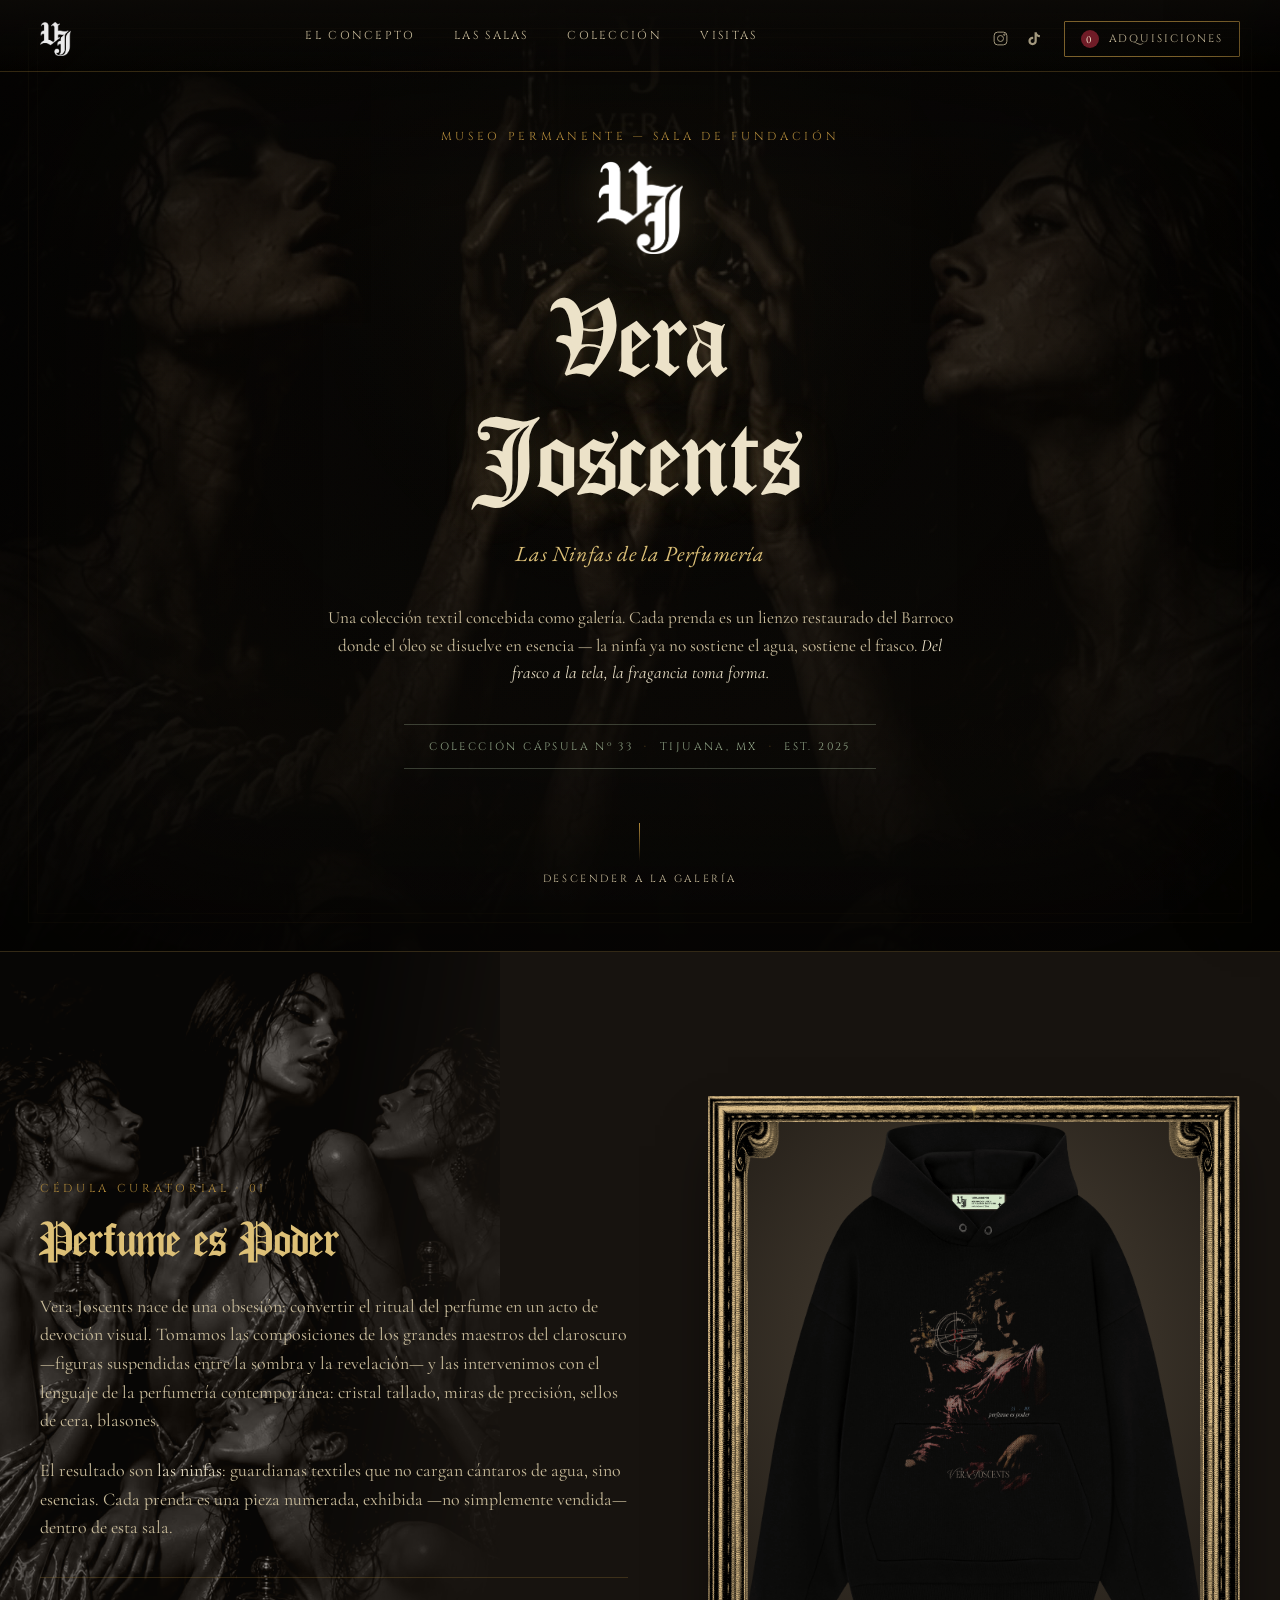
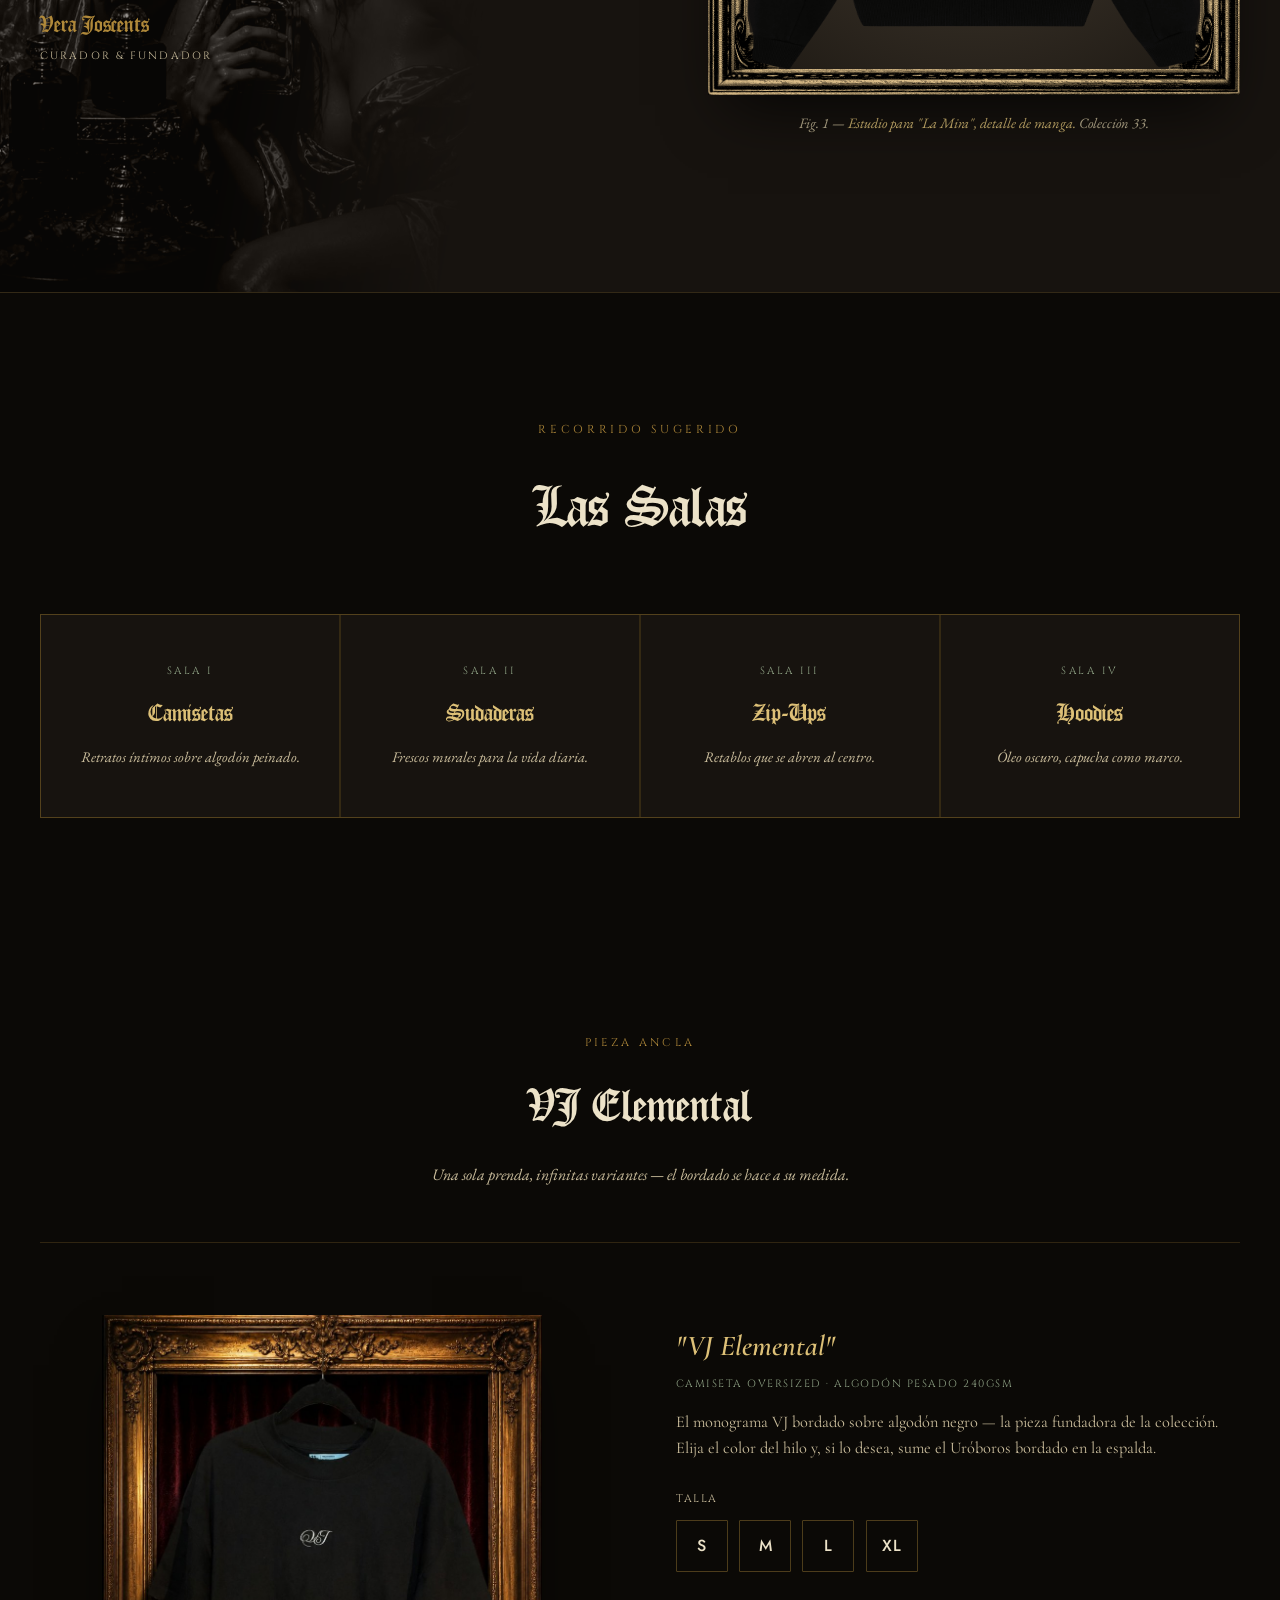
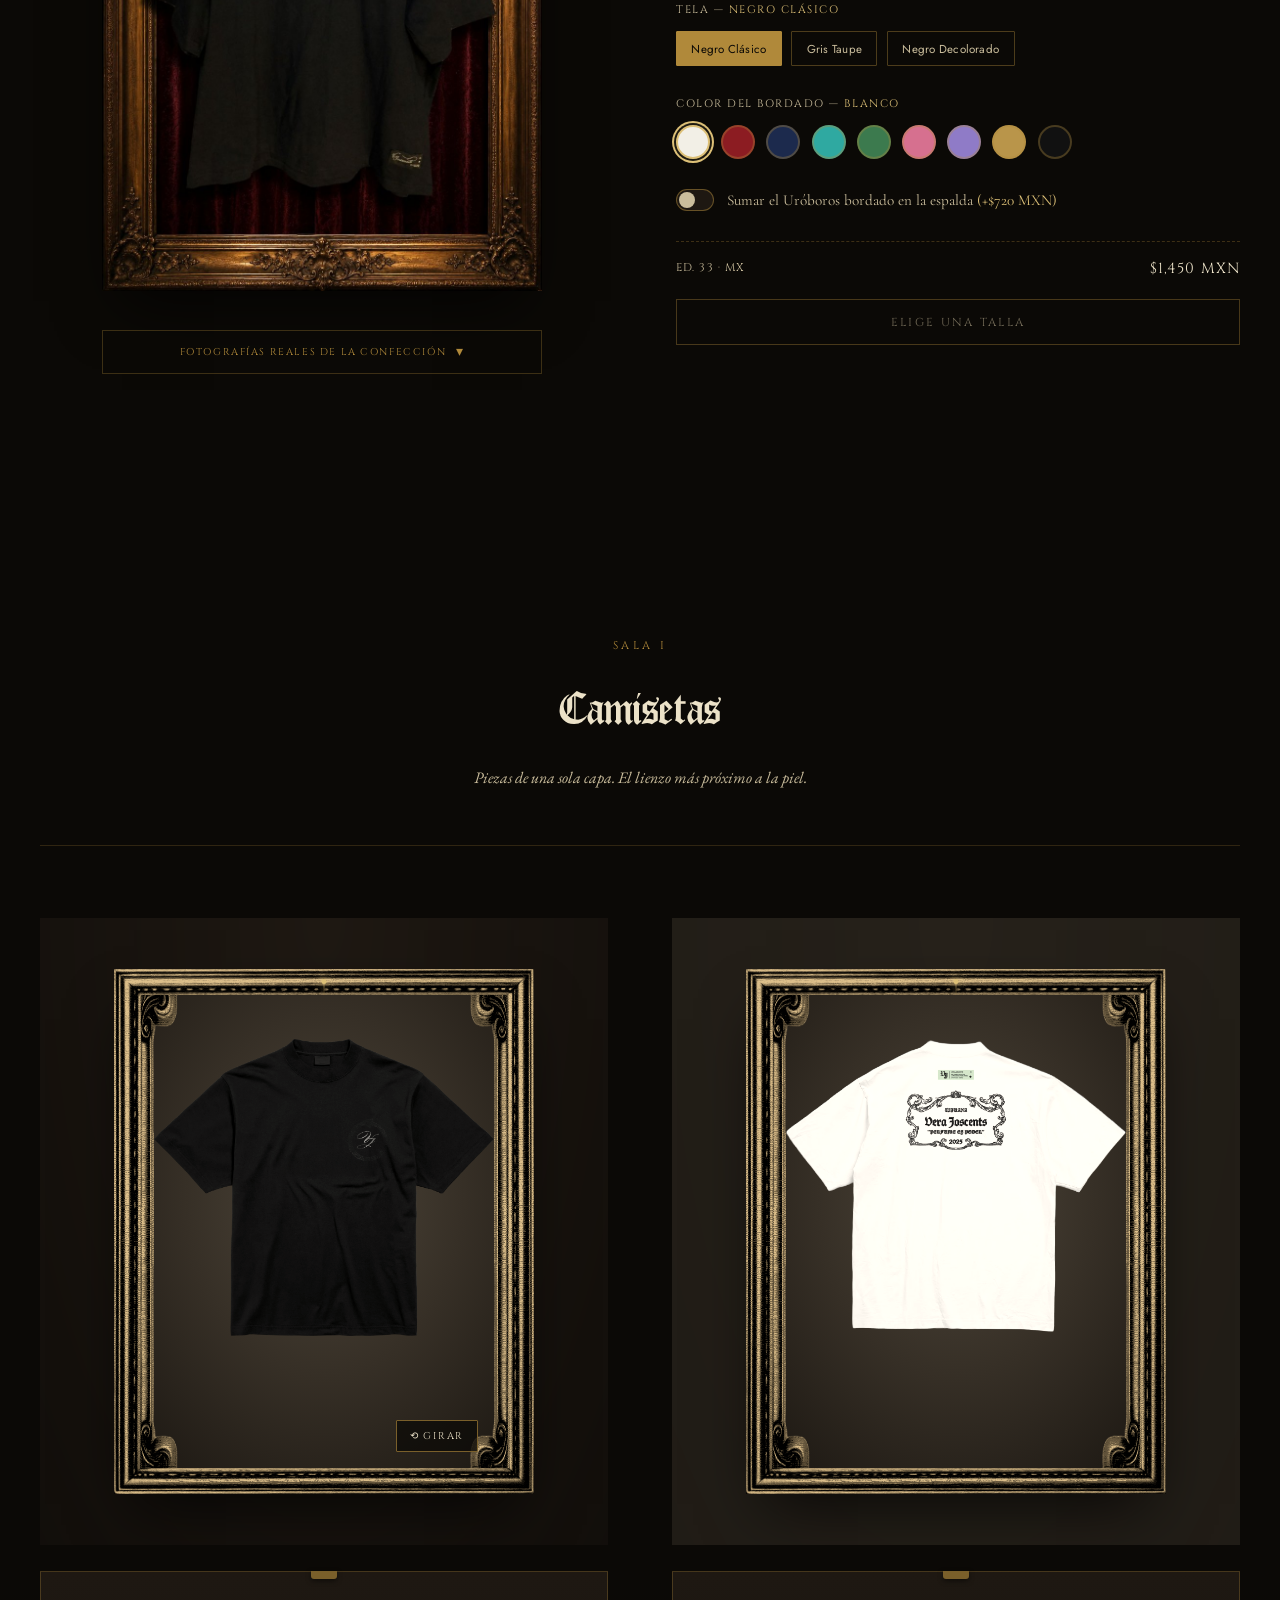
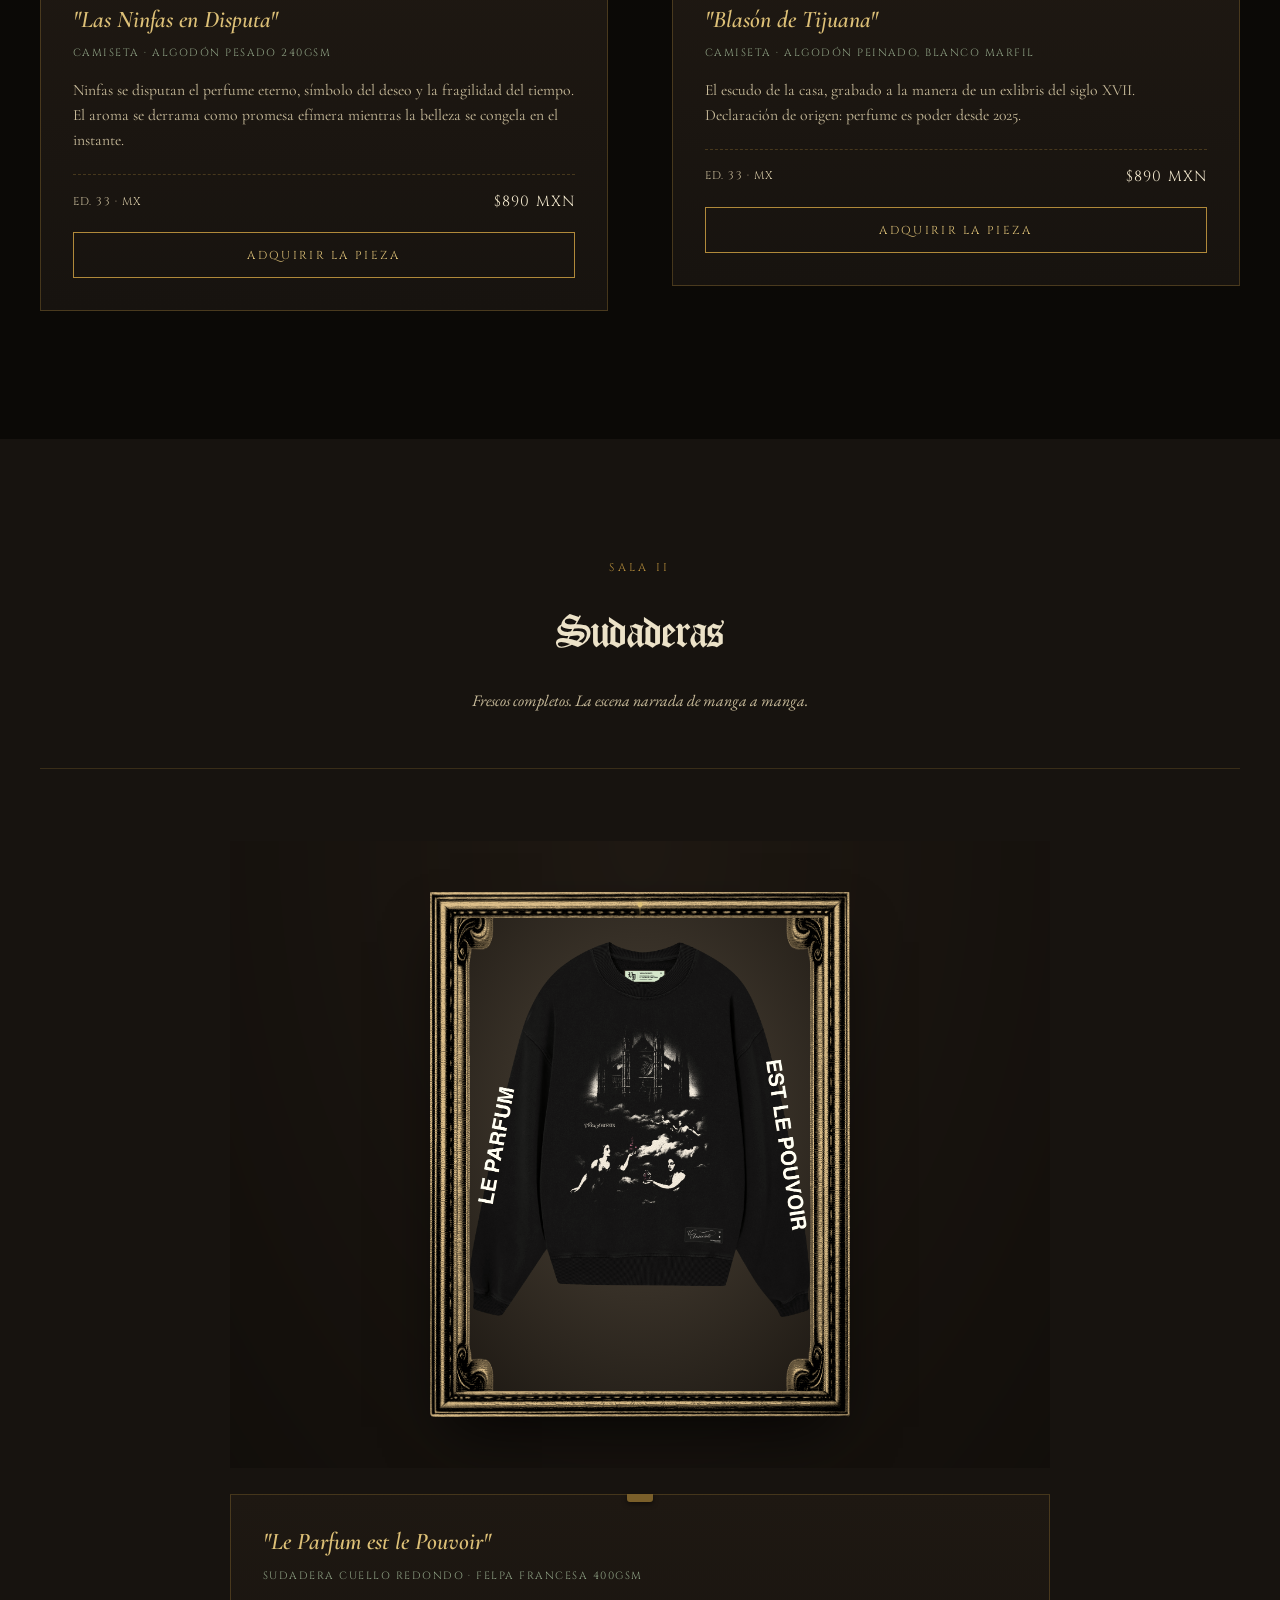
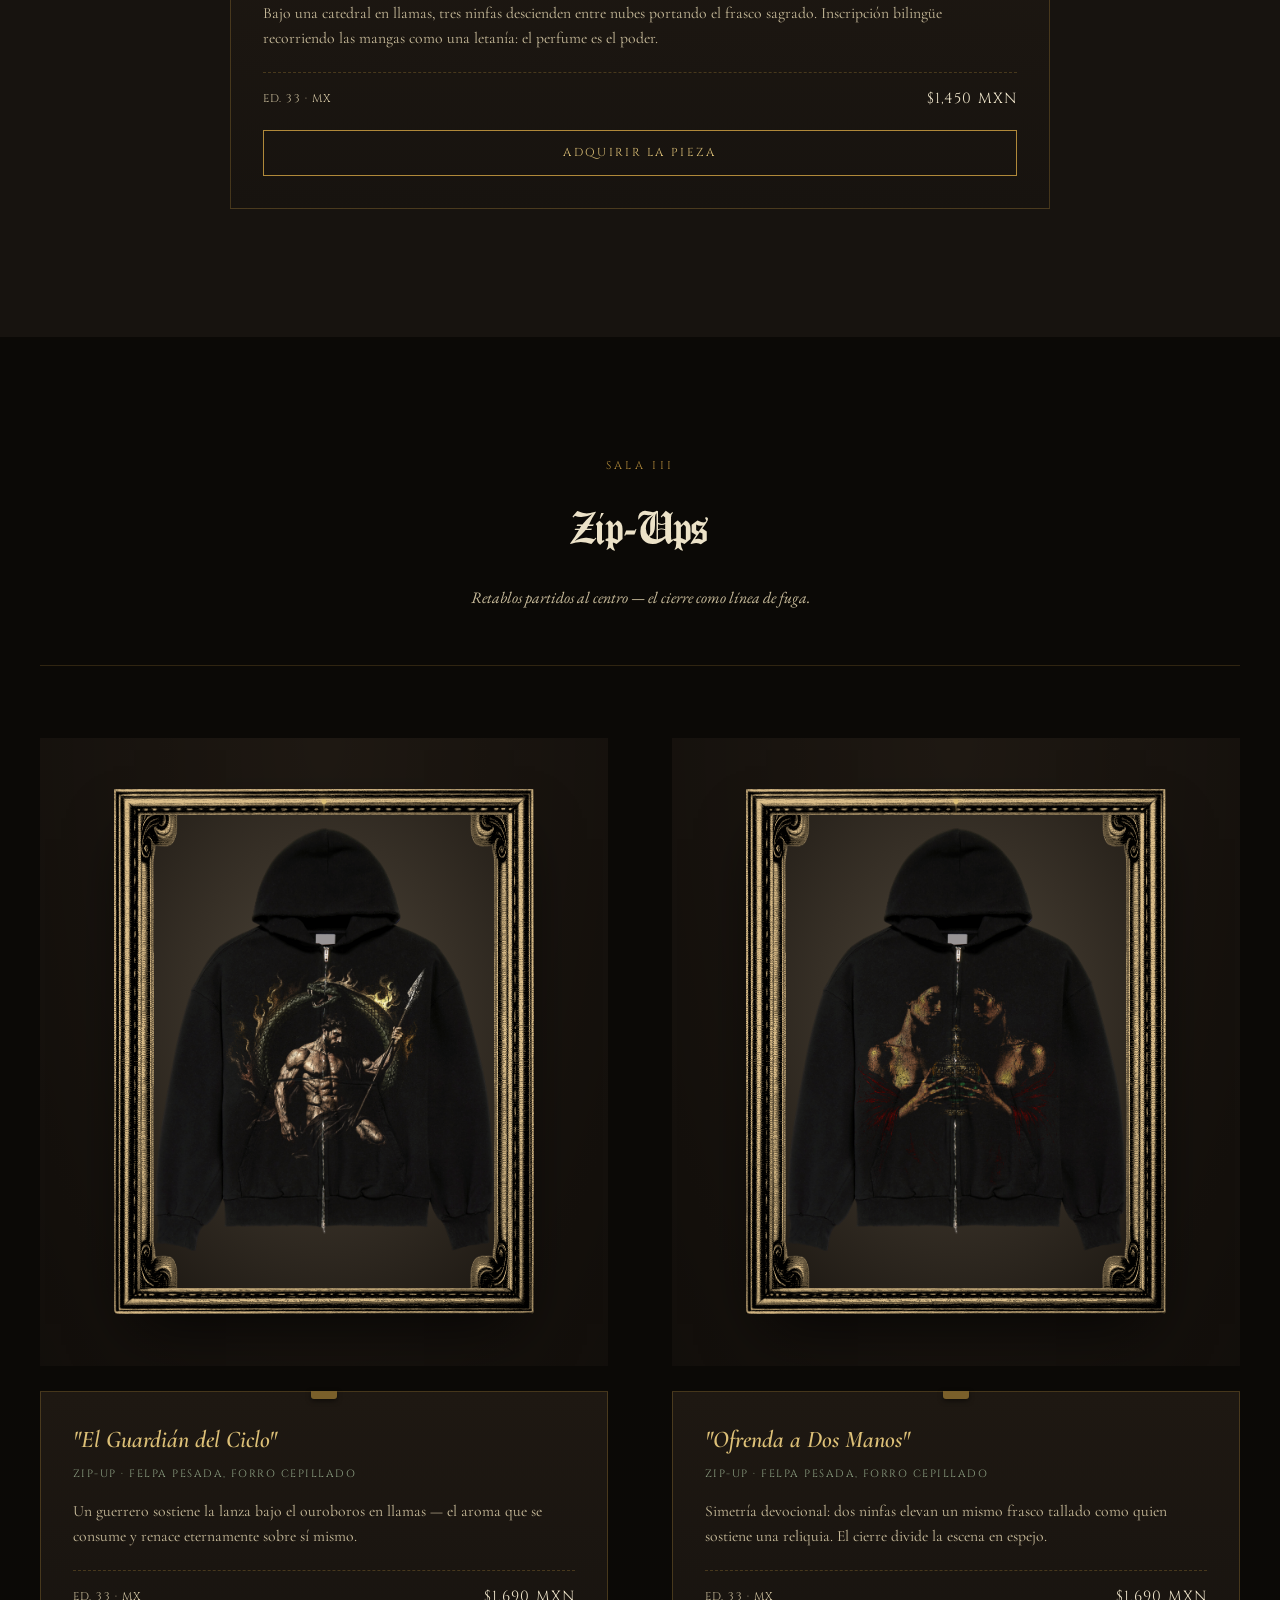
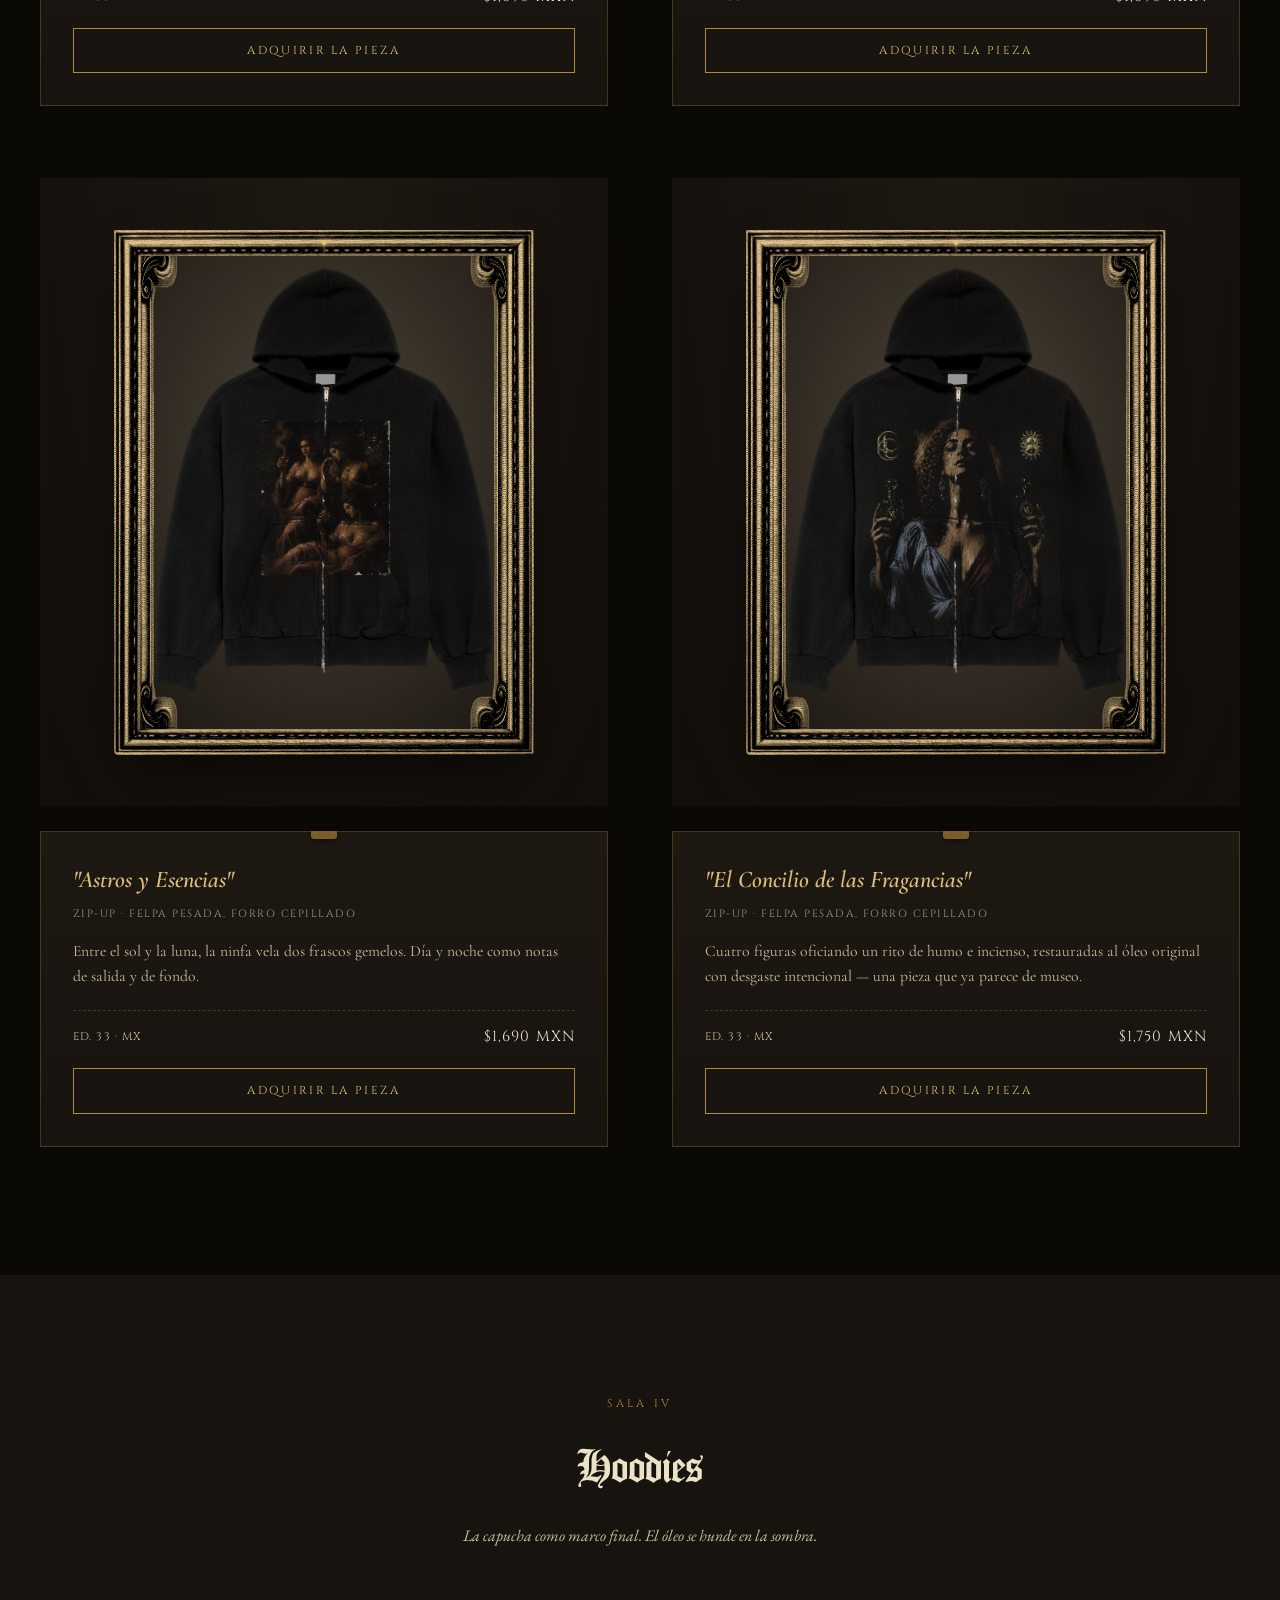
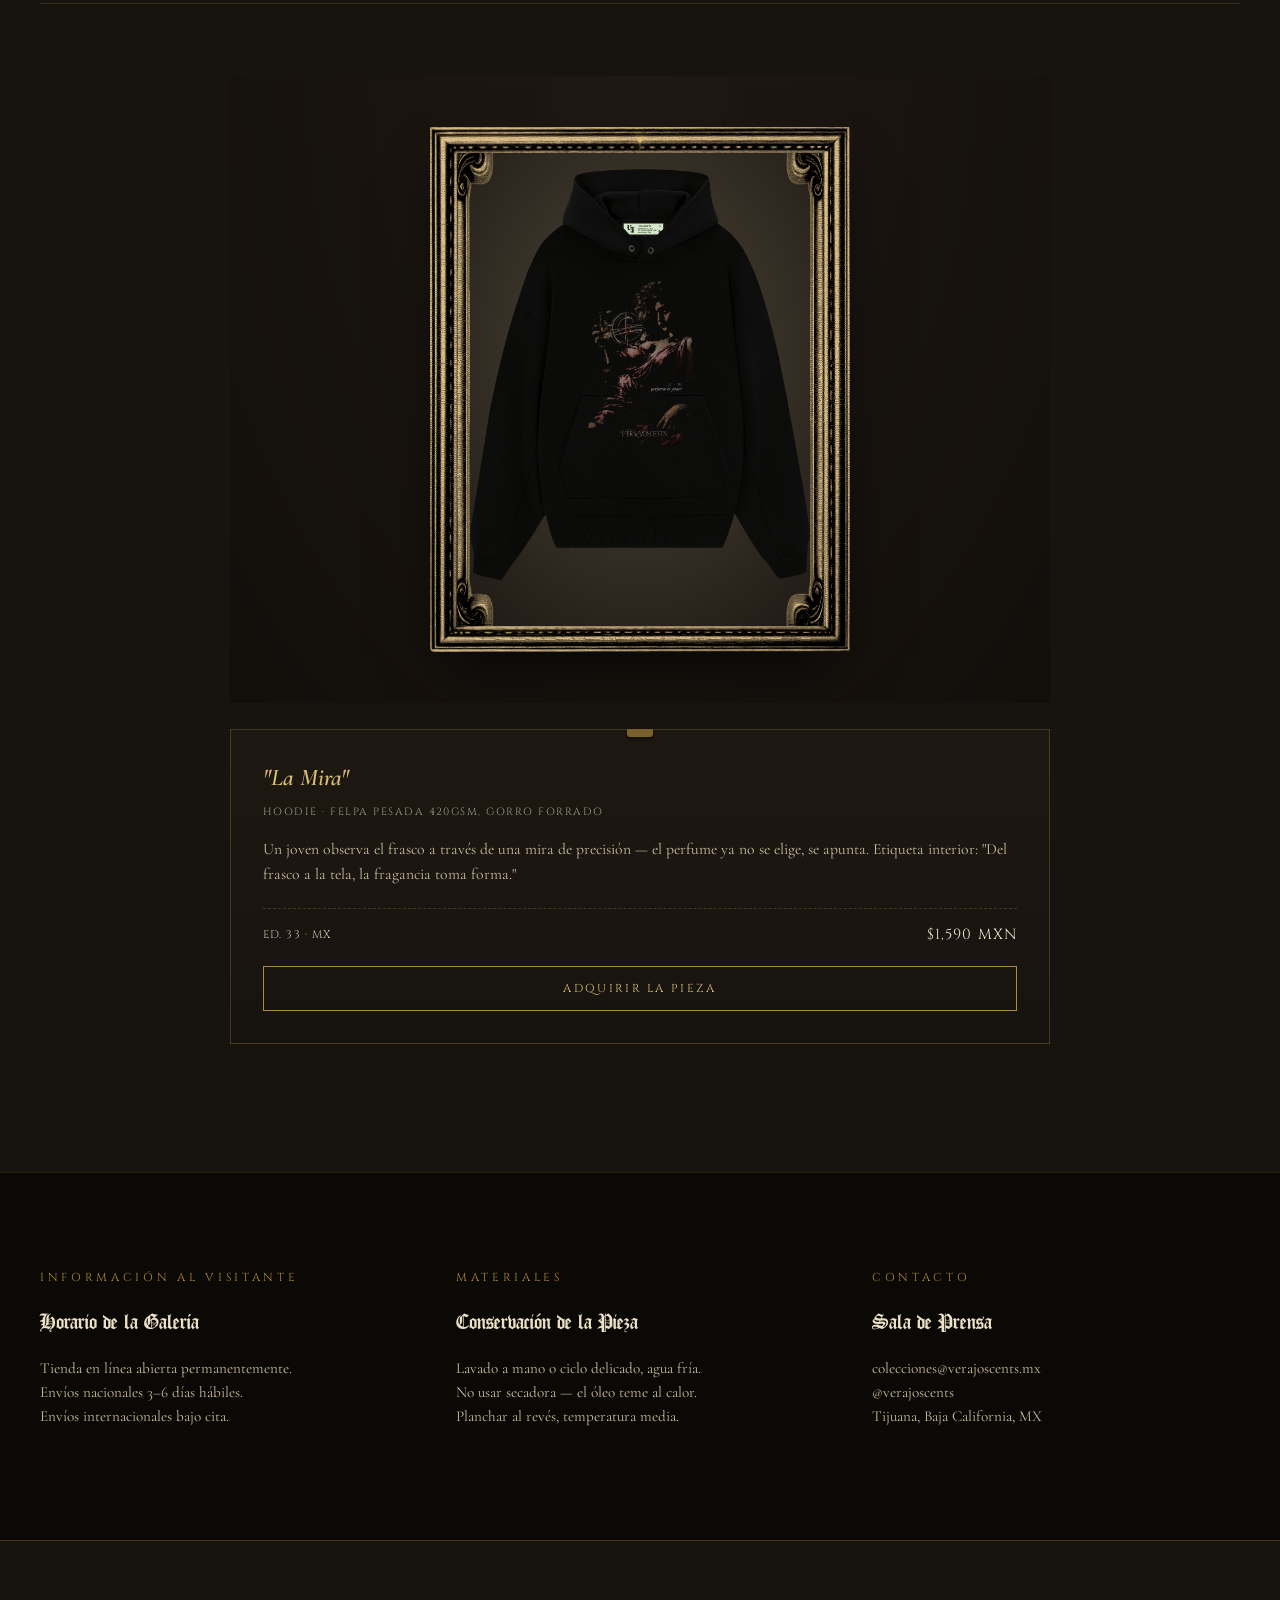
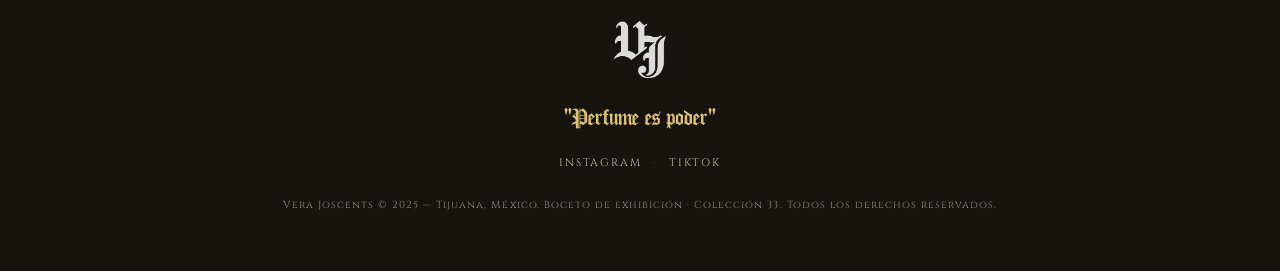
==== index.html @ 957fd721 "VJ Elemental" ====
<!DOCTYPE html>
<html lang="es">
<head>
<meta charset="UTF-8">
<meta name="viewport" content="width=device-width, initial-scale=1.0">
<title>VERA JOSCENTS — Museo de la Perfumería</title>
<link rel="preconnect" href="https://fonts.googleapis.com">
<link rel="preconnect" href="https://fonts.gstatic.com" crossorigin>
<link href="https://fonts.googleapis.com/css2?family=Jost:wght@400;500;600&family=Cinzel:wght@400;500;600&family=Cormorant+Garamond:ital,wght@0,400;0,500;0,600;1,400;1,500&family=EB+Garamond:ital@0;1&display=swap" rel="stylesheet">
<link rel="stylesheet" href="style.css">
</head>
<body>

<div class="grain-overlay"></div>
<div class="spotlight" id="spotlight"></div>

<!-- ================= NAV ================= -->
<header class="site-nav" id="siteNav">
  <div class="nav-inner">
    <a href="#rotonda" class="nav-mark">
      <img src="images/logob.png" alt="VJ" class="nav-mark-img">
    </a>
    <nav class="nav-links">
      <a href="#concepto">El Concepto</a>
      <a href="#salas">Las Salas</a>
      <a href="#sala-camisetas">Colección</a>
      <a href="#visitas">Visitas</a>
    </nav>
    <div class="nav-right">
      <div class="nav-social">
        <a href="https://www.instagram.com/verajoscents/" target="_blank" rel="noopener" aria-label="Instagram de Vera Joscents">
          <svg viewBox="0 0 24 24" width="17" height="17" fill="none" stroke="currentColor" stroke-width="1.4"><rect x="3" y="3" width="18" height="18" rx="5"/><circle cx="12" cy="12" r="4.2"/><circle cx="17.4" cy="6.6" r="1"/></svg>
        </a>
        <a href="https://www.tiktok.com/@verajoscentstj" target="_blank" rel="noopener" aria-label="TikTok de Vera Joscents">
          <svg viewBox="0 0 24 24" width="17" height="17" fill="currentColor"><path d="M16.6 3c.4 2.4 2 4 4.4 4.2v3.1c-1.5.1-2.9-.4-4.4-1.3v6.6c0 3.4-2.6 5.9-5.9 5.9S4.8 19 4.8 15.6c0-3.3 2.6-5.9 5.9-5.9.3 0 .6 0 .9.1v3.2c-.3-.1-.6-.2-.9-.2-1.5 0-2.7 1.2-2.7 2.8s1.2 2.8 2.7 2.8 2.8-1.2 2.8-2.8V3h3.1z"/></svg>
        </a>
      </div>
      <button class="nav-cart" aria-label="Adquisiciones">
        <span class="cart-count">0</span>
        <span class="cart-label">Adquisiciones</span>
      </button>
    </div>
  </div>
</header>

<!-- ================= ROTONDA / HERO ================= -->
<section class="rotonda" id="rotonda">
  <div class="rotonda-canvas" aria-hidden="true">
    <video autoplay muted loop playsinline poster="images/fondo-movil-poster.png">
      <source src="images/fondo-movil.mp4" type="video/mp4">
    </video>
  </div>
  <div class="rotonda-vignette"></div>
  <div class="rotonda-frame-lines"></div>

  <p class="eyebrow rotonda-eyebrow">Museo Permanente — Sala de Fundación</p>

  <div class="rotonda-emblem">
    <img src="images/logob.png" alt="Emblema Vera Joscents" class="rotonda-ouroboros">
  </div>

  <h1 class="rotonda-title">
    <span>Vera</span>
    <span>Joscents</span>
  </h1>

  <p class="rotonda-sub">Las Ninfas de la Perfumería</p>

  <p class="rotonda-desc">
    Una colección textil concebida como galería. Cada prenda es un lienzo restaurado del Barroco
    donde el óleo se disuelve en esencia — la ninfa ya no sostiene el agua, sostiene el frasco.
    <em>Del frasco a la tela, la fragancia toma forma.</em>
  </p>

  <div class="rotonda-plaque">
    <span>Colección Cápsula Nº 33</span>
    <span class="dot">·</span>
    <span>Tijuana, MX</span>
    <span class="dot">·</span>
    <span>Est. 2025</span>
  </div>

  <a href="#concepto" class="rotonda-scroll" aria-label="Descender a la galería">
    <span class="scroll-line"></span>
    <span>Descender a la Galería</span>
  </a>
</section>

<!-- ================= EL CONCEPTO ================= -->
<section class="concepto" id="concepto">
  <img src="images/ninfasmojadas.png" class="concepto-nymph" alt="" aria-hidden="true">
  <div class="concepto-inner">
    <div class="concepto-text">
      <p class="eyebrow">Cédula curatorial · 01</p>
      <h2 class="concepto-title">Perfume es Poder</h2>
      <p class="concepto-body">
        Vera Joscents nace de una obsesión: convertir el ritual del perfume en un acto de devoción
        visual. Tomamos las composiciones de los grandes maestros del claroscuro —figuras suspendidas
        entre la sombra y la revelación— y las intervenimos con el lenguaje de la perfumería
        contemporánea: cristal tallado, miras de precisión, sellos de cera, blasones.
      </p>
      <p class="concepto-body">
        El resultado son <strong>las ninfas</strong>: guardianas textiles que no cargan cántaros de agua,
        sino esencias. Cada prenda es una pieza numerada, exhibida —no simplemente vendida— dentro
        de esta sala.
      </p>
      <div class="concepto-signature">
        <span class="sig-line">Vera Joscents</span>
        <span class="sig-role">Curador &amp; Fundador</span>
      </div>
    </div>

    <div class="concepto-frame">
      <div class="frame-ornate">
        <img src="images/hoodienegra.png" alt="Detalle — Hoodie Vera Joscents, San Sebastián con la mira" class="frame-img">
        <div class="corner corner-tl"></div>
        <div class="corner corner-tr"></div>
        <div class="corner corner-bl"></div>
        <div class="corner corner-br"></div>
      </div>
      <p class="frame-caption">Fig. 1 — <em>Estudio para "La Mira", detalle de manga.</em> Colección 33.</p>
    </div>
  </div>
</section>

<!-- ================= INDICE DE SALAS ================= -->
<section class="salas-index" id="salas">
  <p class="eyebrow center">Recorrido sugerido</p>
  <h2 class="salas-title">Las Salas</h2>
  <div class="salas-grid">
    <a href="#sala-camisetas" class="sala-card">
      <span class="sala-num">Sala I</span>
      <span class="sala-name">Camisetas</span>
      <span class="sala-desc">Retratos íntimos sobre algodón peinado.</span>
    </a>
    <a href="#sala-sudaderas" class="sala-card">
      <span class="sala-num">Sala II</span>
      <span class="sala-name">Sudaderas</span>
      <span class="sala-desc">Frescos murales para la vida diaria.</span>
    </a>
    <a href="#sala-zip" class="sala-card">
      <span class="sala-num">Sala III</span>
      <span class="sala-name">Zip-Ups</span>
      <span class="sala-desc">Retablos que se abren al centro.</span>
    </a>
    <a href="#sala-hoodies" class="sala-card">
      <span class="sala-num">Sala IV</span>
      <span class="sala-name">Hoodies</span>
      <span class="sala-desc">Óleo oscuro, capucha como marco.</span>
    </a>
  </div>
</section>

<!-- ================= PIEZA ANCLA — CONFIGURADOR ================= -->
<section class="sala configurador" id="configurador">
  <div class="sala-header">
    <span class="sala-header-num">Pieza Ancla</span>
    <h2 class="sala-header-title">VJ Elemental</h2>
    <p class="sala-header-desc">Una sola prenda, infinitas variantes — el bordado se hace a su medida.</p>
  </div>

  <div class="config-layout">

    <div class="config-visual">
      <div class="config-frame-plain" id="configFrame">
        <img id="configMainImg" src="images/config-blanco.jpg" alt="Playera VJ, bordado color blanco" class="config-main-img">
      </div>

      <div class="config-gallery">
        <button class="config-gallery-toggle" id="configGalleryToggle" type="button" aria-expanded="false">
          <span>Fotografías reales de la confección</span>
          <span class="config-gallery-arrow">▾</span>
        </button>
        <div class="config-gallery-body" id="configGalleryBody">
        <div class="config-gallery-row" id="configGalleryRow">
          <img src="images/config-real-1.jpg" alt="Playera VJ, fotografía real de la tela y el corte" data-fabric="Negro Clásico">
          <img src="images/config-real-2.jpg" alt="Detalle real del bordado y el cuello" data-fabric="Negro Clásico">
          <img src="images/config-real-3.jpg" alt="Etiqueta interior numerada de la colección" data-fabric="Negro Clásico">
          <img src="images/config-real-4.jpg" alt="Detalle de cerca del bordado Uróboros" data-fabric="Negro Clásico">
          <img src="images/config-tela-taupe.jpg" alt="Fotografía real, tela Gris Taupe" data-fabric="Gris Taupe">
          <img src="images/config-tela-taupe-uroboros.jpg" alt="Fotografía real, tela Gris Taupe con Uróboros" data-fabric="Gris Taupe">
          <img src="images/config-tela-taupe-v2.jpg" alt="Fotografía real, tela Gris Taupe" data-fabric="Gris Taupe">
          <img src="images/config-tela-taupe-uroboros-v2.jpg" alt="Fotografía real, tela Gris Taupe con Uróboros" data-fabric="Gris Taupe">
          <img src="images/config-tela-decolorado.jpg" alt="Fotografía real, tela Negro Decolorado" data-fabric="Negro Decolorado">
          <img src="images/config-urobros-decolorado.jpeg" alt="Fotografía real, tela Negro Decolorado con Uróboros" data-fabric="Negro Decolorado">
        </div>
        <p class="config-note">Las fotografías de detalle corresponden a la confección y bordado reales. El color del hilo se produce de acuerdo con la variante seleccionada y puede presentar ligeras variaciones según la pantalla.</p>
        </div>
      </div>
    </div>

    <div class="config-panel">
      <p class="placard-title">"VJ Elemental"</p>
      <p class="placard-meta">Camiseta Oversized · Algodón pesado 240gsm</p>
      <p class="placard-desc">
        El monograma VJ bordado sobre algodón negro — la pieza fundadora de la colección.
        Elija el color del hilo y, si lo desea, sume el Uróboros bordado en la espalda.
      </p>

      <div class="config-field">
        <span class="config-field-label">Talla</span>
        <div class="config-sizes" id="configSizes">
          <button class="size-btn" type="button" data-size="S">S</button>
          <button class="size-btn" type="button" data-size="M">M</button>
          <button class="size-btn" type="button" data-size="L">L</button>
          <button class="size-btn" type="button" data-size="XL">XL</button>
        </div>
      </div>

      <div class="config-field">
        <span class="config-field-label">Tela — <em id="configFabricName">Negro Clásico</em></span>
        <div class="config-fabrics" id="configFabrics">
          <button class="fabric-btn is-selected" type="button"
            data-fabric="Negro Clásico" data-image="images/config-blanco.jpg" data-back="images/config-uroboros-dorado.jpg" data-embroidery="true">Negro Clásico</button>
          <button class="fabric-btn" type="button"
            data-fabric="Gris Taupe" data-image="images/config-tela-taupe.jpg" data-back="images/config-tela-taupe-uroboros.jpg" data-embroidery="false">Gris Taupe</button>
          <button class="fabric-btn" type="button"
            data-fabric="Negro Decolorado" data-image="images/config-tela-decolorado.jpg" data-back="images/config-urobros-decolorado.jpeg" data-embroidery="false">Negro Decolorado</button>
        </div>
      </div>

      <div class="config-field" id="configColorField">
        <span class="config-field-label">Color del bordado — <em id="configColorName">Blanco</em></span>
        <div class="config-swatches" id="configSwatches">
          <button class="swatch is-selected" type="button" data-color="Blanco" data-image="images/config-blanco.jpg" style="--sw:#f2efe6" aria-label="Blanco"></button>
          <button class="swatch" type="button" data-color="Rojo" data-image="images/config-rojo.jpg" style="--sw:#8c1c22" aria-label="Rojo"></button>
          <button class="swatch" type="button" data-color="Azul Marino" data-image="images/config-azul.jpg" style="--sw:#1c2a4d" aria-label="Azul Marino"></button>
          <button class="swatch" type="button" data-color="Turquesa" data-image="images/config-turquesa.jpg" style="--sw:#2fa9a1" aria-label="Turquesa"></button>
          <button class="swatch" type="button" data-color="Verde" data-image="images/config-verde.jpg" style="--sw:#3c7a4e" aria-label="Verde"></button>
          <button class="swatch" type="button" data-color="Rosa" data-image="images/config-rosa.jpg" style="--sw:#d6708f" aria-label="Rosa"></button>
          <button class="swatch" type="button" data-color="Lila" data-image="images/config-lila.jpg" style="--sw:#8f7bc7" aria-label="Lila"></button>
          <button class="swatch" type="button" data-color="Dorado" data-image="images/config-dorado.jpg" style="--sw:#b9954a" aria-label="Dorado"></button>
          <button class="swatch" type="button" data-color="Negro" data-image="images/config-negro.jpg" style="--sw:#111111" aria-label="Negro"></button>
        </div>
        <p class="config-field-note" id="configColorNote">Esta tela está disponible en un solo acabado de bordado. Elige "Negro Clásico" para escoger el color del hilo.</p>
      </div>

      <div class="config-field">
        <label class="config-toggle">
          <input type="checkbox" id="configUroborosToggle">
          <span class="config-toggle-box"></span>
          <span class="config-toggle-text">Sumar el Uróboros bordado en la espalda <em>(+$720 MXN)</em></span>
        </label>

        <div class="config-uroboros-variants" id="configUroborosVariants">
          <span class="config-field-label">Acabado del Uróboros — <em id="configUroborosVariantName">Dorado</em></span>
          <div class="config-fabrics">
            <button class="fabric-btn is-selected" type="button" data-variant="Dorado" data-image="images/config-uroboros-dorado.jpg">Dorado</button>
            <button class="fabric-btn" type="button" data-variant="Plata" data-image="images/config-uroboros-plata.jpg">Plata</button>
            <button class="fabric-btn" type="button" data-variant="Tono sobre tono" data-image="images/config-uroboros-tono.jpg">Tono sobre tono</button>
          </div>
        </div>
      </div>

      <div class="config-buy-bar" id="configBuyBar">
        <div class="placard-row">
          <span class="placard-ed">Ed. 33 · MX</span>
          <span class="placard-price" id="configPrice">$1,450 MXN</span>
        </div>
        <button class="placard-cta" id="configAddBtn" disabled>Elige una talla</button>
      </div>
    </div>

  </div>
</section>

<!-- ================= SALA I — CAMISETAS ================= -->
<section class="sala" id="sala-camisetas">
  <div class="sala-header">
    <span class="sala-header-num">Sala I</span>
    <h2 class="sala-header-title">Camisetas</h2>
    <p class="sala-header-desc">Piezas de una sola capa. El lienzo más próximo a la piel.</p>
  </div>

  <div class="obras-grid">

    <!-- Obra 1: Tee negra front/back -->
    <article class="obra" data-price="890">
      <div class="obra-wall">
        <div class="frame-ornate frame-toggle">
          <img src="images/bfronty.png" alt="Camiseta Vera Joscents, vista frontal, sello ouroboros" class="frame-img is-active" data-view="front">
          <img src="images/bbacky.png" alt="Camiseta Vera Joscents, vista posterior, Las Ninfas en Disputa" class="frame-img" data-view="back">
          <div class="corner corner-tl"></div>
          <div class="corner corner-tr"></div>
          <div class="corner corner-bl"></div>
          <div class="corner corner-br"></div>
          <button class="frame-flip" type="button" aria-label="Girar la pieza">⟲ Girar</button>
        </div>
      </div>
      <div class="placard">
        <p class="placard-title">"Las Ninfas en Disputa"</p>
        <p class="placard-meta">Camiseta · Algodón pesado 240gsm</p>
        <p class="placard-desc">
          Ninfas se disputan el perfume eterno, símbolo del deseo y la fragilidad del tiempo.
          El aroma se derrama como promesa efímera mientras la belleza se congela en el instante.
        </p>
        <div class="placard-row">
          <span class="placard-ed">Ed. 33 · MX</span>
          <span class="placard-price">$890 MXN</span>
        </div>
        <button class="placard-cta" data-title="Las Ninfas en Disputa" data-meta="Camiseta &middot; Algod&oacute;n pesado 240gsm" data-price="890" data-image="images/bfronty.png">Adquirir la pieza</button>
      </div>
    </article>

    <!-- Obra 2: Tee blanca -->
    <article class="obra" data-price="890">
      <div class="obra-wall obra-wall--light">
        <div class="frame-ornate">
          <img src="images/ornamentthisrt1.png" alt="Camiseta blanca Vera Joscents, escudo ornamental Tijuana" class="frame-img">
          <div class="corner corner-tl"></div>
          <div class="corner corner-tr"></div>
          <div class="corner corner-bl"></div>
          <div class="corner corner-br"></div>
        </div>
      </div>
      <div class="placard">
        <p class="placard-title">"Blasón de Tijuana"</p>
        <p class="placard-meta">Camiseta · Algodón peinado, blanco marfil</p>
        <p class="placard-desc">
          El escudo de la casa, grabado a la manera de un exlibris del siglo XVII.
          Declaración de origen: perfume es poder desde 2025.
        </p>
        <div class="placard-row">
          <span class="placard-ed">Ed. 33 · MX</span>
          <span class="placard-price">$890 MXN</span>
        </div>
        <button class="placard-cta" data-title="Blas&oacute;n de Tijuana" data-meta="Camiseta &middot; Algod&oacute;n peinado, blanco marfil" data-price="890" data-image="images/ornamentthisrt1.png">Adquirir la pieza</button>
      </div>
    </article>

  </div>
</section>

<!-- ================= SALA II — SUDADERAS ================= -->
<section class="sala sala--alt" id="sala-sudaderas">
  <div class="sala-header">
    <span class="sala-header-num">Sala II</span>
    <h2 class="sala-header-title">Sudaderas</h2>
    <p class="sala-header-desc">Frescos completos. La escena narrada de manga a manga.</p>
  </div>

  <div class="obras-grid obras-grid--single">
    <article class="obra obra--wide" data-price="1450">
      <div class="obra-wall">
        <div class="frame-ornate">
          <img src="images/sueterfront.png" alt="Sudadera Vera Joscents, catedral gótica y ninfas entre nubes" class="frame-img">
          <div class="corner corner-tl"></div>
          <div class="corner corner-tr"></div>
          <div class="corner corner-bl"></div>
          <div class="corner corner-br"></div>
        </div>
      </div>
      <div class="placard placard--wide">
        <p class="placard-title">"Le Parfum est le Pouvoir"</p>
        <p class="placard-meta">Sudadera cuello redondo · Felpa francesa 400gsm</p>
        <p class="placard-desc">
          Bajo una catedral en llamas, tres ninfas descienden entre nubes portando el frasco sagrado.
          Inscripción bilingüe recorriendo las mangas como una letanía: el perfume es el poder.
        </p>
        <div class="placard-row">
          <span class="placard-ed">Ed. 33 · MX</span>
          <span class="placard-price">$1,450 MXN</span>
        </div>
        <button class="placard-cta" data-title="Le Parfum est le Pouvoir" data-meta="Sudadera cuello redondo" data-price="1450" data-image="images/sueterfront.png">Adquirir la pieza</button>
      </div>
    </article>
  </div>
</section>

<!-- ================= SALA III — ZIP UPS ================= -->
<section class="sala" id="sala-zip">
  <div class="sala-header">
    <span class="sala-header-num">Sala III</span>
    <h2 class="sala-header-title">Zip-Ups</h2>
    <p class="sala-header-desc">Retablos partidos al centro — el cierre como línea de fuga.</p>
  </div>

  <div class="obras-grid">

    <article class="obra" data-price="1690">
      <div class="obra-wall">
        <div class="frame-ornate">
          <img src="images/ouroboros1.png" alt="Zip-up negro, guerrero con serpiente ouroboros y lanza" class="frame-img">
          <div class="corner corner-tl"></div>
          <div class="corner corner-tr"></div>
          <div class="corner corner-bl"></div>
          <div class="corner corner-br"></div>
        </div>
      </div>
      <div class="placard">
        <p class="placard-title">"El Guardián del Ciclo"</p>
        <p class="placard-meta">Zip-Up · Felpa pesada, forro cepillado</p>
        <p class="placard-desc">
          Un guerrero sostiene la lanza bajo el ouroboros en llamas — el aroma que se consume y renace
          eternamente sobre sí mismo.
        </p>
        <div class="placard-row">
          <span class="placard-ed">Ed. 33 · MX</span>
          <span class="placard-price">$1,690 MXN</span>
        </div>
        <button class="placard-cta" data-title="El Guardi&aacute;n del Ciclo" data-meta="Zip-Up &middot; Felpa pesada" data-price="1690" data-image="images/ouroboros1.png">Adquirir la pieza</button>
      </div>
    </article>

    <article class="obra" data-price="1690">
      <div class="obra-wall">
        <div class="frame-ornate">
          <img src="images/zipupdosninfas.png" alt="Zip-up negro, dos ninfas sosteniendo un frasco dorado" class="frame-img">
          <div class="corner corner-tl"></div>
          <div class="corner corner-tr"></div>
          <div class="corner corner-bl"></div>
          <div class="corner corner-br"></div>
        </div>
      </div>
      <div class="placard">
        <p class="placard-title">"Ofrenda a Dos Manos"</p>
        <p class="placard-meta">Zip-Up · Felpa pesada, forro cepillado</p>
        <p class="placard-desc">
          Simetría devocional: dos ninfas elevan un mismo frasco tallado como quien sostiene una reliquia.
          El cierre divide la escena en espejo.
        </p>
        <div class="placard-row">
          <span class="placard-ed">Ed. 33 · MX</span>
          <span class="placard-price">$1,690 MXN</span>
        </div>
        <button class="placard-cta" data-title="Ofrenda a Dos Manos" data-meta="Zip-Up &middot; Felpa pesada" data-price="1690" data-image="images/zipupdosninfas.png">Adquirir la pieza</button>
      </div>
    </article>

    <article class="obra" data-price="1690">
      <div class="obra-wall">
        <div class="frame-ornate">
          <img src="images/zipupninfas.png" alt="Zip-up negro, ninfa con sol y luna, dos frascos VJ" class="frame-img">
          <div class="corner corner-tl"></div>
          <div class="corner corner-tr"></div>
          <div class="corner corner-bl"></div>
          <div class="corner corner-br"></div>
        </div>
      </div>
      <div class="placard">
        <p class="placard-title">"Astros y Esencias"</p>
        <p class="placard-meta">Zip-Up · Felpa pesada, forro cepillado</p>
        <p class="placard-desc">
          Entre el sol y la luna, la ninfa vela dos frascos gemelos. Día y noche como notas
          de salida y de fondo.
        </p>
        <div class="placard-row">
          <span class="placard-ed">Ed. 33 · MX</span>
          <span class="placard-price">$1,690 MXN</span>
        </div>
        <button class="placard-cta" data-title="Astros y Esencias" data-meta="Zip-Up &middot; Felpa pesada" data-price="1690" data-image="images/zipupninfas.png">Adquirir la pieza</button>
      </div>
    </article>

    <article class="obra" data-price="1750">
      <div class="obra-wall">
        <div class="frame-ornate">
          <img src="images/zipupdual.png" alt="Zip-up negro, cuatro figuras barrocas con incensarios" class="frame-img">
          <div class="corner corner-tl"></div>
          <div class="corner corner-tr"></div>
          <div class="corner corner-bl"></div>
          <div class="corner corner-br"></div>
        </div>
      </div>
      <div class="placard">
        <p class="placard-title">"El Concilio de las Fragancias"</p>
        <p class="placard-meta">Zip-Up · Felpa pesada, forro cepillado</p>
        <p class="placard-desc">
          Cuatro figuras oficiando un rito de humo e incienso, restauradas al óleo original con
          desgaste intencional — una pieza que ya parece de museo.
        </p>
        <div class="placard-row">
          <span class="placard-ed">Ed. 33 · MX</span>
          <span class="placard-price">$1,750 MXN</span>
        </div>
        <button class="placard-cta" data-title="El Concilio de las Fragancias" data-meta="Zip-Up &middot; Felpa pesada" data-price="1750" data-image="images/zipupdual.png">Adquirir la pieza</button>
      </div>
    </article>

  </div>
</section>

<!-- ================= SALA IV — HOODIES ================= -->
<section class="sala sala--alt" id="sala-hoodies">
  <div class="sala-header">
    <span class="sala-header-num">Sala IV</span>
    <h2 class="sala-header-title">Hoodies</h2>
    <p class="sala-header-desc">La capucha como marco final. El óleo se hunde en la sombra.</p>
  </div>

  <div class="obras-grid obras-grid--single">
    <article class="obra obra--wide" data-price="1590">
      <div class="obra-wall">
        <div class="frame-ornate">
          <img src="images/hoodienegra.png" alt="Hoodie Vera Joscents, joven con mira de precisión, perfume es poder" class="frame-img">
          <div class="corner corner-tl"></div>
          <div class="corner corner-tr"></div>
          <div class="corner corner-bl"></div>
          <div class="corner corner-br"></div>
        </div>
      </div>
      <div class="placard placard--wide">
        <p class="placard-title">"La Mira"</p>
        <p class="placard-meta">Hoodie · Felpa pesada 420gsm, gorro forrado</p>
        <p class="placard-desc">
          Un joven observa el frasco a través de una mira de precisión — el perfume ya no se elige,
          se apunta. Etiqueta interior: "Del frasco a la tela, la fragancia toma forma."
        </p>
        <div class="placard-row">
          <span class="placard-ed">Ed. 33 · MX</span>
          <span class="placard-price">$1,590 MXN</span>
        </div>
        <button class="placard-cta" data-title="La Mira" data-meta="Hoodie &middot; Felpa pesada 420gsm" data-price="1590" data-image="images/hoodienegra.png">Adquirir la pieza</button>
      </div>
    </article>
  </div>
</section>

<!-- ================= VISITAS / INFO ================= -->
<section class="visitas" id="visitas">
  <div class="visitas-inner">
    <div class="visitas-col">
      <p class="eyebrow">Información al visitante</p>
      <h3>Horario de la Galería</h3>
      <p class="visitas-text">Tienda en línea abierta permanentemente.<br>Envíos nacionales 3–6 días hábiles.<br>Envíos internacionales bajo cita.</p>
    </div>
    <div class="visitas-col">
      <p class="eyebrow">Materiales</p>
      <h3>Conservación de la Pieza</h3>
      <p class="visitas-text">Lavado a mano o ciclo delicado, agua fría.<br>No usar secadora — el óleo teme al calor.<br>Planchar al revés, temperatura media.</p>
    </div>
    <div class="visitas-col">
      <p class="eyebrow">Contacto</p>
      <h3>Sala de Prensa</h3>
      <p class="visitas-text">colecciones@verajoscents.mx<br>@verajoscents<br>Tijuana, Baja California, MX</p>
    </div>
  </div>
</section>

<!-- ================= FOOTER ================= -->
<footer class="site-footer">
  <div class="footer-inner">
    <img src="images/logob.png" alt="VJ" class="footer-mark">
    <p class="footer-motto">"Perfume es poder"</p>
    <div class="footer-social">
      <a href="https://www.instagram.com/verajoscents/" target="_blank" rel="noopener">Instagram</a>
      <span class="dot">·</span>
      <a href="https://www.tiktok.com/@verajoscentstj" target="_blank" rel="noopener">TikTok</a>
    </div>
    <p class="footer-fine">Vera Joscents © 2025 — Tijuana, México. Boceto de exhibición · Colección 33. Todos los derechos reservados.</p>
  </div>
</footer>

<!-- ================= SELECCIÓN DE TALLA ================= -->
<div class="size-overlay" id="sizeOverlay"></div>

<div class="size-modal" id="sizeModal" aria-hidden="true">
  <button class="size-modal-close" id="sizeModalClose" aria-label="Cerrar">×</button>
  <p class="eyebrow center">Seleccionar Talla</p>
  <h3 class="size-modal-title" id="sizeModalTitle">"Título de la pieza"</h3>
  <div class="size-options" id="sizeOptions">
    <button class="size-btn" type="button" data-size="S">S</button>
    <button class="size-btn" type="button" data-size="M">M</button>
    <button class="size-btn" type="button" data-size="L">L</button>
    <button class="size-btn" type="button" data-size="XL">XL</button>
  </div>
  <p class="size-hint" id="sizeHint">Elige una talla para continuar.</p>
  <button class="size-confirm" id="sizeConfirm" disabled>Añadir a la Colección</button>
</div>

<!-- ================= REGISTRO DE ADQUISICIONES (CARRITO) ================= -->
<div class="cart-overlay" id="cartOverlay"></div>

<aside class="cart-drawer" id="cartDrawer" aria-hidden="true">
  <div class="cart-drawer-header">
    <div>
      <p class="eyebrow">Sala de Colecta</p>
      <h2 class="cart-drawer-title">Registro de Adquisiciones</h2>
    </div>
    <button class="cart-close" id="cartClose" aria-label="Cerrar registro">×</button>
  </div>

  <div class="cart-items" id="cartItems">
    <!-- se llena por JS -->
  </div>

  <div class="cart-empty" id="cartEmpty">
    <div class="cart-empty-mark">VJ</div>
    <p>Aún no ha seleccionado ninguna pieza de la colección.</p>
  </div>

  <div class="cart-footer" id="cartFooter">
    <div class="cart-subtotal-row">
      <span>Subtotal</span>
      <span id="cartSubtotal">$0 MXN</span>
    </div>
    <p class="cart-note">Envíos y aranceles se calculan al confirmar la adquisición.</p>
    <button class="cart-checkout">Solicitar Adquisición</button>
  </div>
</aside>

<script src="script.js"></script>
</body>
</html>
---- style.css ----
/* ============================================================
   VERA JOSCENTS — Museo de la Perfumería
   Token system
   ============================================================ */

@font-face{
  font-family:'Cankama';
  src:url('fonts/cankama.woff') format('woff');
  font-weight:400;
  font-style:normal;
  font-display:swap;
}

:root{
  --void:        #0b0906;
  --wall:        #17130f;
  --wall-alt:    #1e1812;
  --wall-light:  #efe6d1;
  --gold:        #b0893a;
  --gold-light:  #ddc077;
  --gold-dim:    #7a5f2a;
  --oxblood:     #6e1b26;
  --sage:        #8fa285;
  --parchment:   #ece2c8;
  --parchment-dim: #cabd9c;
  --ink:         #0b0906;

  --display: 'Cankama', serif;
  --serif:   'Cormorant Garamond', 'EB Garamond', serif;
  --caption: 'EB Garamond', serif;
  --small-caps: 'Cinzel', serif;
  --sans: 'Jost', sans-serif;

  --frame-radius: 2px;
}

*,*::before,*::after{ box-sizing:border-box; }

html{ scroll-behavior:smooth; }

body{
  margin:0;
  background:var(--void);
  color:var(--parchment);
  font-family:var(--serif);
  font-size:18px;
  line-height:1.6;
  overflow-x:hidden;
  position:relative;
}

img{ max-width:100%; display:block; }

a{ color:inherit; text-decoration:none; }

::selection{ background:var(--oxblood); color:var(--parchment); }

/* ---------- texture layers ---------- */
.grain-overlay{
  position:fixed; inset:0; z-index:999; pointer-events:none;
  opacity:.05; mix-blend-mode:overlay;
  background-image:url("data:image/svg+xml,%3Csvg xmlns='http://www.w3.org/2000/svg' width='120' height='120'%3E%3Cfilter id='n'%3E%3CfeTurbulence type='fractalNoise' baseFrequency='0.9' numOctaves='2' stitchTiles='stitch'/%3E%3C/filter%3E%3Crect width='100%25' height='100%25' filter='url(%23n)'/%3E%3C/svg%3E");
}

.spotlight{
  position:fixed; inset:0; z-index:1; pointer-events:none;
  background: radial-gradient(circle 480px at var(--x,50%) var(--y,30%),
              rgba(219,190,120,0.06), rgba(0,0,0,0) 70%);
  transition:background .08s linear;
}

/* ---------- utility ---------- */
.eyebrow{
  font-family:var(--small-caps);
  font-size:.72rem;
  letter-spacing:.32em;
  text-transform:uppercase;
  color:var(--gold);
  margin:0 0 .9rem;
}
.eyebrow.center{ text-align:center; }

/* ============================================================
   NAV
   ============================================================ */
.site-nav{
  position:fixed; top:0; left:0; right:0; z-index:500;
  background:linear-gradient(to bottom, rgba(11,9,6,.92), rgba(11,9,6,0));
  padding-top:.4rem;
}
.nav-inner{
  max-width:1400px; margin:0 auto;
  display:flex; align-items:center; justify-content:space-between;
  padding:.9rem 2.5rem;
  border-bottom:1px solid rgba(176,137,58,.28);
}
.nav-mark-img{ height:34px; width:auto; filter:invert(1) brightness(1.3); opacity:.92; }
.nav-links{ display:flex; gap:2.4rem; }
.nav-links a{
  font-family:var(--small-caps);
  font-size:.72rem;
  letter-spacing:.2em;
  text-transform:uppercase;
  color:var(--parchment-dim);
  position:relative;
  padding-bottom:.3rem;
  transition:color .25s ease;
}
.nav-links a::after{
  content:""; position:absolute; left:0; bottom:0; width:0; height:1px;
  background:var(--gold); transition:width .3s ease;
}
.nav-links a:hover{ color:var(--gold-light); }
.nav-links a:hover::after{ width:100%; }

.nav-right{ display:flex; align-items:center; gap:1.4rem; }
.nav-social{ display:flex; align-items:center; gap:1rem; }
.nav-social a{
  color:var(--parchment-dim);
  display:flex; opacity:.8;
  transition:color .25s ease, opacity .25s ease, transform .25s ease;
}
.nav-social a:hover{ color:var(--gold-light); opacity:1; transform:translateY(-1px); }

.nav-cart{
  display:flex; align-items:center; gap:.6rem;
  background:transparent; border:1px solid var(--gold-dim);
  color:var(--parchment-dim);
  font-family:var(--small-caps); font-size:.68rem; letter-spacing:.18em; text-transform:uppercase;
  padding:.5rem 1rem; cursor:pointer; border-radius:1px;
  transition:border-color .25s ease, color .25s ease;
}
.nav-cart:hover{ border-color:var(--gold); color:var(--gold-light); }
.cart-count{
  display:inline-flex; align-items:center; justify-content:center;
  width:18px; height:18px; border-radius:50%;
  background:var(--oxblood); color:var(--parchment);
  font-family:var(--caption); font-size:.68rem;
}

/* ============================================================
   ROTONDA / HERO
   ============================================================ */
.rotonda{
  position:relative;
  min-height:100svh;
  display:flex; flex-direction:column; align-items:center; justify-content:center;
  text-align:center;
  padding:8rem 1.5rem 4rem;
  background:
    radial-gradient(ellipse 900px 620px at 50% -10%, rgba(110,27,38,.16), transparent 60%),
    radial-gradient(ellipse 1200px 800px at 50% 110%, rgba(176,137,58,.08), transparent 60%),
    var(--void);
  overflow:hidden;
}
/* ---------- pintura de fondo (rotonda) ---------- */
.rotonda-canvas{
  position:absolute; inset:0; z-index:0; overflow:hidden;
}
.rotonda-canvas img,
.rotonda-canvas video{
  width:100%; height:100%; object-fit:cover; object-position:50% 30%;
  filter:sepia(.4) saturate(.75) contrast(1.08) brightness(.5) hue-rotate(-6deg);
  opacity:.92;
}
.rotonda-canvas::after{
  content:""; position:absolute; inset:0;
  background:linear-gradient(180deg,
    rgba(11,9,6,.68) 0%,
    rgba(11,9,6,.28) 28%,
    rgba(11,9,6,.4) 55%,
    rgba(11,9,6,.85) 100%);
}

.rotonda-vignette{
  position:absolute; inset:0; z-index:1;
  box-shadow: inset 0 0 220px 60px rgba(0,0,0,.7);
  background:radial-gradient(ellipse 62% 55% at 50% 42%, rgba(11,9,6,.3), rgba(11,9,6,.6) 78%);
  pointer-events:none;
}
.rotonda-frame-lines{
  position:absolute; inset:28px;
  border:1px solid rgba(176,137,58,.22);
  pointer-events:none;
}
.rotonda-frame-lines::before{
  content:""; position:absolute; inset:8px;
  border:1px solid rgba(176,137,58,.12);
}

.rotonda-eyebrow{ position:relative; z-index:2; }

.rotonda-emblem{ position:relative; z-index:2; margin-bottom:1.4rem; }
.rotonda-ouroboros{
  width:86px; height:auto; margin:0 auto;
  filter:invert(1) brightness(1.35) drop-shadow(0 0 22px rgba(221,192,119,.25));
}

.rotonda-title{
  position:relative; z-index:2;
  font-family:var(--display);
  font-weight:400;
  font-size:clamp(3.4rem, 10vw, 7.6rem);
  line-height:.98;
  letter-spacing:.005em;
  margin:0 0 1.3rem;
  color:var(--parchment);
  text-shadow:0 0 46px rgba(221,192,119,.18);
}
.rotonda-title span{ display:block; }

.rotonda-sub{
  position:relative; z-index:2;
  font-family:var(--caption); font-style:italic;
  font-size:1.35rem;
  color:var(--gold-light);
  letter-spacing:.03em;
  margin:0 0 2.1rem;
}

.rotonda-desc{
  position:relative; z-index:2;
  max-width:640px;
  font-size:1.08rem;
  color:var(--parchment-dim);
  margin:0 0 2.3rem;
}
.rotonda-desc em{ color:var(--parchment); font-style:italic; }

.rotonda-plaque{
  position:relative; z-index:2;
  display:flex; align-items:center; gap:.7rem;
  font-family:var(--small-caps);
  font-size:.68rem; letter-spacing:.22em; text-transform:uppercase;
  color:var(--sage);
  border-top:1px solid rgba(143,162,133,.35);
  border-bottom:1px solid rgba(143,162,133,.35);
  padding:.8rem 1.6rem;
  margin-bottom:3.4rem;
}
.rotonda-plaque .dot{ color:var(--gold-dim); }

.rotonda-scroll{
  position:relative; z-index:2;
  display:flex; flex-direction:column; align-items:center; gap:.6rem;
  font-family:var(--small-caps); font-size:.65rem; letter-spacing:.25em; text-transform:uppercase;
  color:var(--parchment-dim);
}
.scroll-line{
  width:1px; height:38px;
  background:linear-gradient(to bottom, var(--gold), transparent);
  animation:scrollpulse 2.2s ease-in-out infinite;
}
@keyframes scrollpulse{
  0%,100%{ opacity:.3; }
  50%{ opacity:1; }
}

/* ============================================================
   CONCEPTO
   ============================================================ */
.concepto{
  position:relative; overflow:hidden;
  padding:9rem 2.5rem;
  background:var(--wall);
  border-top:1px solid rgba(176,137,58,.18);
  border-bottom:1px solid rgba(176,137,58,.18);
}
.concepto-nymph{
  position:absolute; z-index:0; pointer-events:none;
  left:0; top:0; height:100%; width:48%; max-width:500px;
  object-fit:cover; object-position:top center;
  filter:sepia(.26) saturate(.9) contrast(1.08) brightness(.82);
  opacity:.68; mix-blend-mode:luminosity;
  -webkit-mask-image: linear-gradient(100deg, black 0%, black 55%, transparent 92%);
          mask-image: linear-gradient(100deg, black 0%, black 55%, transparent 92%);
}
.concepto-inner{
  position:relative; z-index:1;
  max-width:1280px; margin:0 auto;
  display:grid; grid-template-columns:1.05fr .95fr;
  gap:5rem; align-items:center;
}
.concepto-title{
  font-family:var(--display); font-weight:400;
  font-size:clamp(2.4rem, 4.2vw, 3.6rem);
  color:var(--gold-light);
  margin:0 0 1.6rem;
  line-height:1;
}
.concepto-body{
  color:var(--parchment-dim);
  font-size:1.12rem;
  margin:0 0 1.3rem;
}
.concepto-body strong{ color:var(--parchment); font-weight:400; }

.concepto-signature{
  margin-top:2.2rem; padding-top:1.6rem;
  border-top:1px solid rgba(176,137,58,.25);
  display:flex; flex-direction:column; gap:.2rem;
}
.sig-line{ font-family:var(--display); font-weight:400; font-size:1.6rem; color:var(--gold); }
.sig-role{ font-family:var(--small-caps); font-size:.66rem; letter-spacing:.2em; text-transform:uppercase; color:var(--parchment-dim); }

.concepto-frame{ position:relative; }
.frame-caption{
  margin-top:1rem;
  font-family:var(--caption); font-style:italic; font-size:.9rem;
  color:var(--parchment-dim); text-align:center;
}
.frame-caption em{ color:var(--gold-light); font-style:italic; }

/* ============================================================
   ORNATE FRAME — signature element (marco real, foto del amigo)
   ============================================================ */
.frame-ornate{
  position:relative;
  box-sizing:border-box;
  --frame-side:clamp(20px, 5.6vw, 40px);
  --frame-topbot:calc(var(--frame-side) * 0.657);
  border-style:solid;
  border-width:var(--frame-topbot) var(--frame-side);
  border-image-source:url("images/marco.png");
  border-image-slice:9.1% 14.1% 9.25% 13.85% fill;
  border-image-repeat:stretch;
  background:radial-gradient(ellipse 75% 70% at 50% 42%, #4e463a 0%, #362f26 55%, #211c16 100%);
  box-shadow:0 30px 60px -20px rgba(0,0,0,.75);
  transition:box-shadow .4s ease, transform .4s ease;
}
.frame-ornate::before{
  content:""; position:absolute; top:-16px; left:50%; transform:translateX(-50%);
  width:5px; height:5px; border-radius:50%;
  background:var(--gold-light);
  box-shadow:0 0 8px 1px rgba(221,192,119,.65);
  z-index:2;
}
.frame-ornate::after{
  content:""; position:absolute; top:-16px; left:50%; transform:translateX(-50%);
  width:1px; height:16px;
  background:linear-gradient(to bottom, rgba(221,192,119,.7), rgba(176,137,58,.15));
  z-index:1;
}
.frame-ornate:hover{
  box-shadow:0 0 40px 2px rgba(176,137,58,.16), 0 30px 60px -20px rgba(0,0,0,.8);
}
.frame-ornate .frame-img{
  width:100%; height:100%; display:block;
  object-fit:contain;
  object-position:center 25%;
  filter:sepia(.12) saturate(1.05) contrast(1.03);
  transition:transform .6s ease;
}
.frame-ornate:hover .frame-img{ transform:scale(1.015); }

/* las esquinas ya vienen en la foto del marco real — se ocultan las de CSS */
.corner{ display:none; }

/* toggle front/back */
.frame-toggle{ position:relative; }
.frame-toggle .frame-img{ display:none; }
.frame-toggle .frame-img.is-active{ display:block; }
.frame-flip{
  position:absolute; bottom:16px; right:16px; z-index:3;
  background:rgba(11,9,6,.72); border:1px solid var(--gold-dim); color:var(--parchment);
  font-family:var(--small-caps); font-size:.62rem; letter-spacing:.18em; text-transform:uppercase;
  padding:.5rem .8rem; cursor:pointer; border-radius:1px;
  transition:border-color .25s ease, color .25s ease;
}
.frame-flip:hover{ border-color:var(--gold); color:var(--gold-light); }

/* ============================================================
   SALAS INDEX
   ============================================================ */
.salas-index{
  padding:8rem 2.5rem 6rem;
  text-align:center;
  background:var(--void);
}
.salas-title{
  font-family:var(--display); font-weight:400;
  font-size:clamp(2.6rem, 5vw, 4rem);
  color:var(--parchment);
  margin:0 0 3.6rem;
}
.salas-grid{
  max-width:1200px; margin:0 auto;
  display:grid; grid-template-columns:repeat(4,1fr);
  gap:1.5px;
  background:rgba(176,137,58,.25);
  border:1px solid rgba(176,137,58,.25);
}
.sala-card{
  background:var(--wall);
  padding:3rem 1.6rem;
  display:flex; flex-direction:column; gap:.7rem;
  transition:background .35s ease;
}
.sala-card:hover{ background:var(--wall-alt); }
.sala-num{
  font-family:var(--small-caps); font-size:.65rem; letter-spacing:.24em; text-transform:uppercase;
  color:var(--sage);
}
.sala-name{
  font-family:var(--display); font-weight:400; font-size:1.7rem; color:var(--gold-light);
}
.sala-desc{ font-family:var(--caption); font-style:italic; font-size:.92rem; color:var(--parchment-dim); }

/* ============================================================
   SALA (product gallery sections)
   ============================================================ */
.sala{
  padding:7rem 2.5rem 8rem;
  background:var(--void);
}
.sala--alt{ background:var(--wall); }

.sala-header{
  max-width:1280px; margin:0 auto 4.5rem;
  text-align:center;
  padding-bottom:2.4rem;
  border-bottom:1px solid rgba(176,137,58,.22);
}
.sala-header-num{
  font-family:var(--small-caps); font-size:.7rem; letter-spacing:.3em; text-transform:uppercase;
  color:var(--gold);
}
.sala-header-title{
  font-family:var(--display); font-weight:400;
  font-size:clamp(2.2rem, 4vw, 3.2rem);
  color:var(--parchment); margin:.6rem 0 .8rem;
}
.sala-header-desc{
  font-family:var(--caption); font-style:italic; color:var(--parchment-dim); font-size:1rem;
}

.obras-grid{
  max-width:1280px; margin:0 auto;
  display:grid; grid-template-columns:repeat(2, 1fr);
  gap:4.5rem 4rem;
}
.obras-grid--single{ grid-template-columns:1fr; }

.obra{
  display:flex; flex-direction:column; gap:1.6rem;
  opacity:0; transform:translateY(28px);
  transition:opacity .8s ease, transform .8s ease;
}
.obra.in-view{ opacity:1; transform:translateY(0); }

.obra--wide{ max-width:820px; margin:0 auto; width:100%; }

.obra-wall{
  position:relative; overflow:hidden;
  background:
    radial-gradient(ellipse at 50% 0%, rgba(0,0,0,0), rgba(0,0,0,.4)),
    var(--wall-alt);
  padding:3.2rem;
  display:flex; align-items:center; justify-content:center;
}
.obra-wall--light{
  background:
    radial-gradient(ellipse at 50% 0%, rgba(0,0,0,0), rgba(0,0,0,.15)),
    #26211a;
}
.obra-wall .frame-ornate{ max-width:420px; width:100%; aspect-ratio:4/5; position:relative; z-index:1; }

/* ninfas de fondo dentro del panel — visibles, no escondidas */
.obra-nymph{
  position:absolute; z-index:0; pointer-events:none;
  top:50%; left:50%;
  transform:translate(-50%,-50%);
  width:92%; height:86%; max-width:460px;
  object-fit:cover; object-position:center 22%;
  opacity:.7;
  filter:sepia(.28) saturate(.95) contrast(1.06) brightness(.92);
  mix-blend-mode:luminosity;
  -webkit-mask-image:radial-gradient(ellipse 48% 82% at center, transparent 38%, black 76%);
          mask-image:radial-gradient(ellipse 48% 82% at center, transparent 38%, black 76%);
}
.obra-nymph.pos-wide{
  width:90%; height:84%; max-width:720px;
  -webkit-mask-image:radial-gradient(ellipse 54% 84% at center, transparent 36%, black 74%);
          mask-image:radial-gradient(ellipse 54% 84% at center, transparent 36%, black 74%);
}

/* ---------- placard ---------- */
.placard{
  position:relative;
  background:linear-gradient(180deg, var(--wall-alt), var(--wall));
  border:1px solid rgba(176,137,58,.3);
  padding:1.8rem 2rem 2rem;
}
.placard::before{
  content:""; position:absolute; top:-1px; left:50%; transform:translateX(-50%);
  width:26px; height:8px; background:var(--gold-dim); border-radius:0 0 3px 3px;
  box-shadow:0 2px 5px rgba(0,0,0,.5);
}
.placard--wide{ max-width:820px; margin:0 auto; width:100%; }

.placard-title{
  font-family:var(--serif); font-weight:600; font-style:italic; font-size:1.5rem;
  color:var(--gold-light); margin:0 0 .4rem;
}
.placard-meta{
  font-family:var(--small-caps); font-size:.66rem; letter-spacing:.14em; text-transform:uppercase;
  color:var(--sage); margin:0 0 1rem;
}
.placard-desc{
  font-size:.98rem; color:var(--parchment-dim); margin:0 0 1.3rem;
}
.placard-row{
  display:flex; align-items:center; justify-content:space-between;
  border-top:1px dashed rgba(176,137,58,.3);
  padding-top:.9rem; margin-bottom:1.2rem;
  font-family:var(--small-caps); font-size:.7rem; letter-spacing:.1em; text-transform:uppercase;
}
.placard-ed{ color:var(--parchment-dim); }
.placard-price{ color:var(--parchment); font-size:.92rem; }

.placard-cta{
  width:100%;
  background:transparent;
  border:1px solid var(--gold);
  color:var(--gold-light);
  font-family:var(--small-caps); font-size:.72rem; letter-spacing:.2em; text-transform:uppercase;
  padding:.9rem; cursor:pointer;
  transition:background .3s ease, color .3s ease;
}
.placard-cta:hover{ background:var(--gold); color:var(--ink); }

/* ============================================================
   VISITAS
   ============================================================ */
.visitas{
  padding:6rem 2.5rem;
  background:var(--void);
  border-top:1px solid rgba(176,137,58,.18);
}
.visitas-inner{
  max-width:1200px; margin:0 auto;
  display:grid; grid-template-columns:repeat(3,1fr);
  gap:3rem;
}
.visitas-col h3{
  font-family:var(--display); font-weight:400; color:var(--parchment);
  font-size:1.5rem; margin:0 0 .8rem;
}
.visitas-text{ color:var(--parchment-dim); font-size:.95rem; }

/* ============================================================
   FOOTER
   ============================================================ */
.site-footer{
  padding:5rem 2.5rem 3rem;
  background:var(--wall);
  border-top:1px solid rgba(176,137,58,.3);
  text-align:center;
}
.footer-mark{
  width:52px; margin:0 auto 1.2rem;
  filter:invert(1) brightness(1.3); opacity:.85;
}
.footer-motto{
  font-family:var(--display); font-weight:400; font-size:1.6rem;
  color:var(--gold-light); margin:0 0 1rem;
}
.footer-social{
  display:flex; align-items:center; justify-content:center; gap:.7rem;
  font-family:var(--small-caps); font-size:.68rem; letter-spacing:.18em; text-transform:uppercase;
  margin-bottom:1.6rem;
}
.footer-social a{
  color:var(--parchment-dim);
  transition:color .25s ease;
}
.footer-social a:hover{ color:var(--gold-light); }
.footer-social .dot{ color:var(--gold-dim); }
.footer-fine{
  font-family:var(--small-caps); font-size:.64rem; letter-spacing:.1em;
  color:var(--parchment-dim); opacity:.7;
}

/* ============================================================
   RESPONSIVE
   ============================================================ */
@media (max-width: 980px){
  .concepto-inner{ grid-template-columns:1fr; gap:3.5rem; }
  .salas-grid{ grid-template-columns:repeat(2,1fr); }
  .obras-grid{ grid-template-columns:1fr; gap:4rem; }
  .visitas-inner{ grid-template-columns:1fr; gap:2.5rem; }
  .nav-links{ display:none; }

  /* la ninfa de fondo, a todo el ancho — imagen completa, sin encajonar */
  .concepto-nymph{
    left:0; top:0; height:480px; width:100%; max-width:none;
    transform:none;
    object-position:center 22%;
    -webkit-mask-image:linear-gradient(to bottom, black 62%, transparent 96%);
            mask-image:linear-gradient(to bottom, black 62%, transparent 96%);
  }
}

@media (max-width: 560px){
  .concepto-nymph{ height:400px; }
  body{ font-size:16px; }
  .nav-inner{ padding:.8rem 1.2rem; }
  .rotonda{ padding:7rem 1.2rem 3rem; }
  .rotonda-plaque{ flex-wrap:wrap; justify-content:center; }
  .concepto,.sala,.salas-index,.visitas{ padding-left:1.3rem; padding-right:1.3rem; }
  .salas-grid{ grid-template-columns:1fr; }
  .obra-wall{ padding:1.6rem; }
}

/* ---------- reduced motion ---------- */
@media (prefers-reduced-motion: reduce){
  html{ scroll-behavior:auto; }
  .rotonda-ouroboros, .scroll-line{ animation:none; }
  .obra{ transition:none; opacity:1; transform:none; }
}

/* ---------- focus visibility ---------- */
a:focus-visible, button:focus-visible{
  outline:2px solid var(--gold-light);
  outline-offset:3px;
}

/* ============================================================
   SELECCIÓN DE TALLA
   ============================================================ */
.size-overlay{
  position:fixed; inset:0; z-index:920;
  background:rgba(11,9,6,.78);
  opacity:0; pointer-events:none;
  transition:opacity .35s ease;
}
.size-overlay.is-open{ opacity:1; pointer-events:auto; }

.size-modal{
  position:fixed; top:50%; left:50%;
  transform:translate(-50%,-46%);
  z-index:921;
  width:min(380px, 88vw);
  background:var(--wall);
  border:1px solid rgba(176,137,58,.4);
  box-shadow:0 40px 80px -20px rgba(0,0,0,.8), 0 0 0 1px rgba(0,0,0,.5);
  padding:2.4rem 2rem 2.2rem;
  text-align:center;
  opacity:0; pointer-events:none;
  transition:opacity .35s ease, transform .35s ease;
}
.size-modal.is-open{
  opacity:1; pointer-events:auto;
  transform:translate(-50%,-50%);
}
.size-modal-close{
  position:absolute; top:14px; right:14px;
  background:transparent; border:1px solid var(--gold-dim); color:var(--parchment-dim);
  width:30px; height:30px; line-height:1; font-size:1.1rem;
  cursor:pointer; border-radius:1px;
  transition:border-color .25s ease, color .25s ease;
}
.size-modal-close:hover{ border-color:var(--gold); color:var(--gold-light); }

.size-modal-title{
  font-family:var(--serif); font-weight:600; font-style:italic; font-size:1.3rem;
  color:var(--gold-light); margin:.4rem 0 1.6rem;
}

.size-options{
  display:flex; justify-content:center; gap:.7rem;
  margin-bottom:1.1rem;
}
.size-btn{
  width:52px; height:52px;
  background:transparent;
  border:1px solid rgba(176,137,58,.4);
  color:var(--parchment);
  font-family:var(--sans); font-weight:500; font-size:1rem; letter-spacing:.02em;
  cursor:pointer; border-radius:1px;
  transition:border-color .25s ease, color .25s ease, background .25s ease;
}
.size-btn:hover{ border-color:var(--gold); color:var(--gold-light); }
.size-btn.is-selected{
  background:var(--gold); border-color:var(--gold); color:var(--ink);
}

.size-hint{
  font-family:var(--caption); font-style:italic; font-size:.82rem;
  color:var(--parchment-dim); opacity:.75; margin:0 0 1.5rem;
}

.size-confirm{
  width:100%;
  background:transparent;
  border:1px solid var(--gold);
  color:var(--gold-light);
  font-family:var(--small-caps); font-size:.72rem; letter-spacing:.2em; text-transform:uppercase;
  padding:.9rem; cursor:pointer;
  transition:background .3s ease, color .3s ease, opacity .3s ease;
}
.size-confirm:not(:disabled):hover{ background:var(--gold); color:var(--ink); }
.size-confirm:disabled{ opacity:.4; cursor:not-allowed; }

body.size-modal-open{ overflow:hidden; }


/* ============================================================
   REGISTRO DE ADQUISICIONES (CARRITO)
   ============================================================ */
.cart-overlay{
  position:fixed; inset:0; z-index:900;
  background:rgba(11,9,6,.72);
  opacity:0; pointer-events:none;
  transition:opacity .4s ease;
}
.cart-overlay.is-open{ opacity:1; pointer-events:auto; }

.cart-drawer{
  position:fixed; top:0; right:0; bottom:0; z-index:901;
  width:min(440px, 92vw);
  background:var(--wall);
  border-left:1px solid rgba(176,137,58,.4);
  box-shadow:-40px 0 80px -20px rgba(0,0,0,.7);
  display:flex; flex-direction:column;
  transform:translateX(100%);
  transition:transform .5s cubic-bezier(.19,1,.22,1);
}
.cart-drawer.is-open{ transform:translateX(0); }

.cart-drawer-header{
  display:flex; align-items:flex-start; justify-content:space-between;
  gap:1rem;
  padding:2.2rem 1.8rem 1.6rem;
  border-bottom:1px solid rgba(176,137,58,.28);
}
.cart-drawer-title{
  font-family:var(--display); font-weight:400;
  font-size:1.7rem; color:var(--gold-light); margin:0;
}
.cart-close{
  background:transparent; border:1px solid var(--gold-dim); color:var(--parchment-dim);
  width:34px; height:34px; line-height:1; font-size:1.2rem;
  cursor:pointer; border-radius:1px; flex:none;
  transition:border-color .25s ease, color .25s ease;
}
.cart-close:hover{ border-color:var(--gold); color:var(--gold-light); }

.cart-items{
  flex:1; overflow-y:auto;
  padding:1.4rem 1.8rem;
  display:flex; flex-direction:column; gap:1.3rem;
}

.cart-item{
  display:grid; grid-template-columns:64px 1fr auto; gap:.9rem;
  align-items:center;
}
.cart-item-frame{
  width:64px; height:64px; padding:5px;
  background:linear-gradient(155deg, #241c12, #14100b 60%);
  border:1px solid rgba(176,137,58,.4);
  box-shadow:inset 0 0 0 3px rgba(11,9,6,.9), inset 0 0 0 4px rgba(176,137,58,.28);
}
.cart-item-frame img{
  width:100%; height:100%; object-fit:cover;
  filter:sepia(.12) saturate(1.05) contrast(1.03);
}
.cart-item-info{ min-width:0; }
.cart-item-title{
  font-family:var(--display); font-weight:400; font-size:1rem;
  color:var(--parchment); margin:0 0 .2rem;
  white-space:nowrap; overflow:hidden; text-overflow:ellipsis;
}
.cart-item-meta{
  font-family:var(--small-caps); font-size:.6rem; letter-spacing:.1em; text-transform:uppercase;
  color:var(--sage); margin:0 0 .5rem;
}
.cart-item-qty{
  display:flex; align-items:center; gap:.6rem;
}
.cart-qty-btn{
  width:20px; height:20px; display:flex; align-items:center; justify-content:center;
  background:transparent; border:1px solid var(--gold-dim); color:var(--parchment-dim);
  font-size:.75rem; line-height:1; cursor:pointer; border-radius:1px;
  transition:border-color .2s ease, color .2s ease;
}
.cart-qty-btn:hover{ border-color:var(--gold); color:var(--gold-light); }
.cart-qty-num{
  font-family:var(--small-caps); font-size:.75rem; color:var(--parchment-dim); min-width:1ch; text-align:center;
}
.cart-item-right{
  display:flex; flex-direction:column; align-items:flex-end; gap:.6rem;
}
.cart-item-price{
  font-family:var(--small-caps); font-size:.78rem; color:var(--parchment);
}
.cart-item-remove{
  background:none; border:none; padding:0;
  font-family:var(--small-caps); font-size:.6rem; letter-spacing:.12em; text-transform:uppercase;
  color:var(--oxblood); cursor:pointer; text-decoration:underline; text-underline-offset:3px;
}
.cart-item-remove:hover{ color:#a03547; }

.cart-empty{
  display:none; flex:1;
  flex-direction:column; align-items:center; justify-content:center; text-align:center;
  gap:1.2rem; padding:2rem;
}
.cart-empty-mark{
  font-family:var(--display); font-weight:400; font-size:1.6rem;
  color:var(--gold-dim); border:1px solid rgba(176,137,58,.3);
  width:64px; height:64px; border-radius:50%;
  display:flex; align-items:center; justify-content:center;
}
.cart-empty p{
  font-family:var(--caption); font-style:italic; color:var(--parchment-dim); font-size:.98rem;
  max-width:26ch; margin:0;
}

.cart-footer{
  border-top:1px solid rgba(176,137,58,.28);
  padding:1.6rem 1.8rem 2rem;
}
.cart-subtotal-row{
  display:flex; align-items:baseline; justify-content:space-between;
  font-family:var(--small-caps); letter-spacing:.12em; text-transform:uppercase;
  font-size:.72rem; color:var(--parchment-dim);
  margin-bottom:.6rem;
}
#cartSubtotal{ font-family:var(--display); font-size:1.3rem; letter-spacing:0; text-transform:none; color:var(--gold-light); }
.cart-note{
  font-family:var(--caption); font-style:italic; font-size:.78rem;
  color:var(--parchment-dim); opacity:.75; margin:0 0 1.2rem;
}
.cart-checkout{
  width:100%;
  background:transparent; border:1px solid var(--gold); color:var(--gold-light);
  font-family:var(--small-caps); font-size:.74rem; letter-spacing:.2em; text-transform:uppercase;
  padding:1rem; cursor:pointer;
  transition:background .3s ease, color .3s ease;
}
.cart-checkout:hover{ background:var(--gold); color:var(--ink); }

body.cart-open{ overflow:hidden; }

@keyframes cartPulse{
  0%{ transform:scale(1); }
  35%{ transform:scale(1.35); }
  100%{ transform:scale(1); }
}
.cart-count.pulse{ animation:cartPulse .45s ease; }

@media (max-width:560px){
  .cart-drawer-header{ padding:1.8rem 1.3rem 1.3rem; }
  .cart-items{ padding:1.1rem 1.3rem; }
  .cart-footer{ padding:1.3rem 1.3rem 1.6rem; }
}

/* ============================================================
   PIEZA ANCLA — CONFIGURADOR
   ============================================================ */
.config-layout{
  max-width:1280px; margin:0 auto;
  display:grid; grid-template-columns:1fr 1fr;
  gap:4.5rem; align-items:start;
}

.config-visual .frame-ornate{ max-width:440px; margin:0 auto; aspect-ratio:4/5; }
.config-visual .frame-img{ object-position:center 25%; }

.config-frame-plain{ max-width:440px; margin:0 auto; }
.config-main-img{
  width:100%; display:block;
  box-shadow:0 30px 60px -20px rgba(0,0,0,.75);
  transition:opacity .3s ease;
}

.config-gallery{ max-width:440px; margin:2.4rem auto 0; }
.config-gallery-toggle{
  width:100%;
  display:flex; align-items:center; justify-content:center; gap:.6rem;
  background:transparent; border:1px solid rgba(176,137,58,.3);
  padding:.8rem 1rem; cursor:pointer;
  font-family:var(--small-caps); font-size:.62rem; letter-spacing:.16em; text-transform:uppercase;
  color:var(--gold); margin:0 0 .9rem;
  transition:border-color .25s ease, background .25s ease;
}
.config-gallery-toggle:hover{ border-color:var(--gold); background:rgba(176,137,58,.08); }
.config-gallery-arrow{
  font-family:var(--serif); font-size:.9rem;
  transition:transform .3s ease;
}
.config-gallery-toggle[aria-expanded="true"] .config-gallery-arrow{ transform:rotate(180deg); }

.config-gallery-body{
  max-height:0; overflow:hidden;
  transition:max-height .4s ease;
}
.config-gallery-body.is-open{ max-height:900px; }

.config-gallery-row{
  display:grid; grid-template-columns:repeat(3,1fr); gap:.6rem;
}
.config-gallery-row img{
  width:100%; aspect-ratio:1; object-fit:cover;
  border:1px solid rgba(176,137,58,.3);
  filter:sepia(.1) saturate(1.05) contrast(1.02);
  cursor:pointer;
  transition:border-color .25s ease, transform .25s ease;
}
.config-gallery-row img.is-hidden{ display:none; }
.config-gallery-row img:hover{ border-color:var(--gold); transform:translateY(-2px); }
.config-note{
  font-family:var(--caption); font-style:italic; font-size:.78rem;
  color:var(--parchment-dim); opacity:.8; text-align:center;
  margin:1rem 0 0; line-height:1.5;
}

.config-panel{ padding-top:.5rem; }
.config-panel .placard-title{ font-size:1.8rem; }
.config-panel .placard-desc{ font-size:1.02rem; margin-bottom:1.8rem; }

.config-field{ margin-bottom:1.8rem; }
.config-field-label{
  display:block;
  font-family:var(--small-caps); font-size:.68rem; letter-spacing:.14em; text-transform:uppercase;
  color:var(--parchment-dim); margin-bottom:.8rem;
}
.config-field-label em{
  font-style:normal; color:var(--gold-light);
}

.config-fabrics{ display:flex; flex-wrap:wrap; gap:.6rem; }
.fabric-btn{
  background:transparent;
  border:1px solid rgba(176,137,58,.4);
  color:var(--parchment-dim);
  font-family:var(--sans); font-size:.72rem; letter-spacing:.02em;
  padding:.55rem .9rem; cursor:pointer; border-radius:1px;
  transition:border-color .25s ease, color .25s ease, background .25s ease;
}
.fabric-btn:hover{ border-color:var(--gold); color:var(--gold-light); }
.fabric-btn.is-selected{
  background:var(--gold); border-color:var(--gold); color:var(--ink);
}

.config-field-note{
  font-family:var(--caption); font-style:italic; font-size:.8rem;
  color:var(--parchment-dim); opacity:.75; margin:.8rem 0 0;
  display:none;
}
.config-field-note.is-visible{ display:block; }

.config-swatches.is-disabled{ opacity:.35; pointer-events:none; }

.config-sizes{ display:flex; gap:.7rem; }

.config-swatches{ display:flex; flex-wrap:wrap; gap:.7rem; }
.swatch{
  width:34px; height:34px; border-radius:50%;
  background:var(--sw);
  border:2px solid rgba(176,137,58,.35);
  cursor:pointer; padding:0;
  transition:border-color .25s ease, transform .2s ease, box-shadow .25s ease;
}
.swatch:hover{ transform:scale(1.08); }
.swatch.is-selected{
  border-color:var(--gold-light);
  box-shadow:0 0 0 2px rgba(11,9,6,.9), 0 0 0 4px var(--gold-light);
}

.config-toggle{
  display:flex; align-items:center; gap:.8rem;
  cursor:pointer;
}
.config-toggle input{ position:absolute; opacity:0; width:0; height:0; }
.config-toggle-box{
  flex:none; width:38px; height:22px; border-radius:11px;
  border:1px solid rgba(176,137,58,.5);
  background:var(--wall-alt);
  position:relative;
  transition:background .25s ease, border-color .25s ease;
}
.config-toggle-box::after{
  content:""; position:absolute; top:2px; left:2px;
  width:16px; height:16px; border-radius:50%;
  background:var(--parchment-dim);
  transition:transform .25s ease, background .25s ease;
}
.config-toggle input:checked + .config-toggle-box{
  background:var(--gold-dim); border-color:var(--gold);
}
.config-toggle input:checked + .config-toggle-box::after{
  transform:translateX(16px); background:var(--gold-light);
}
.config-toggle-text{
  font-size:.95rem; color:var(--parchment-dim);
}
.config-toggle-text em{
  font-style:normal; color:var(--gold-light);
}

.config-uroboros-variants{
  margin-top:1.2rem; padding-top:1.1rem;
  border-top:1px dashed rgba(176,137,58,.25);
  display:none;
}
.config-uroboros-variants.is-visible{ display:block; }
.config-uroboros-variants .config-field-label{ margin-bottom:.7rem; }
.config-uroboros-variants .fabric-btn{ font-size:.68rem; }

.config-panel .placard-cta{
  border-color:var(--gold-dim); color:var(--parchment-dim);
}
.config-panel .placard-cta:not(:disabled){
  border-color:var(--gold); color:var(--gold-light);
}
.config-panel .placard-cta:disabled{
  cursor:not-allowed; opacity:.55;
}
.config-panel .placard-cta:not(:disabled):hover{
  background:var(--gold); color:var(--ink);
}

@media (max-width:980px){
  .config-layout{ grid-template-columns:1fr; gap:3rem; }

  /* foto principal más chica en celular */
  .config-frame-plain{ max-width:300px; }

  /* colores en fila horizontal con scroll, en vez de envolver */
  .config-swatches{
    flex-wrap:nowrap;
    overflow-x:auto;
    padding-bottom:.4rem;
    -webkit-overflow-scrolling:touch;
    scrollbar-width:thin;
  }
  .config-swatches .swatch{ flex:none; }

  /* botón + precio fijos abajo, como una sola barra */
  .config-panel{ padding-bottom:1rem; }
  .config-buy-bar{
    position:sticky; bottom:0; z-index:20;
    background:var(--wall);
    border-top:1px solid rgba(176,137,58,.35);
    padding:.9rem 1.1rem calc(.7rem + env(safe-area-inset-bottom));
    margin:0 -1.2rem;
    box-shadow:0 -10px 30px rgba(0,0,0,.4);
  }
  .config-buy-bar .placard-row{ margin-bottom:.6rem; }
  .config-buy-bar .placard-cta{ margin:0; }
}

@media (max-width:560px){
  .config-frame-plain{ max-width:240px; }
}
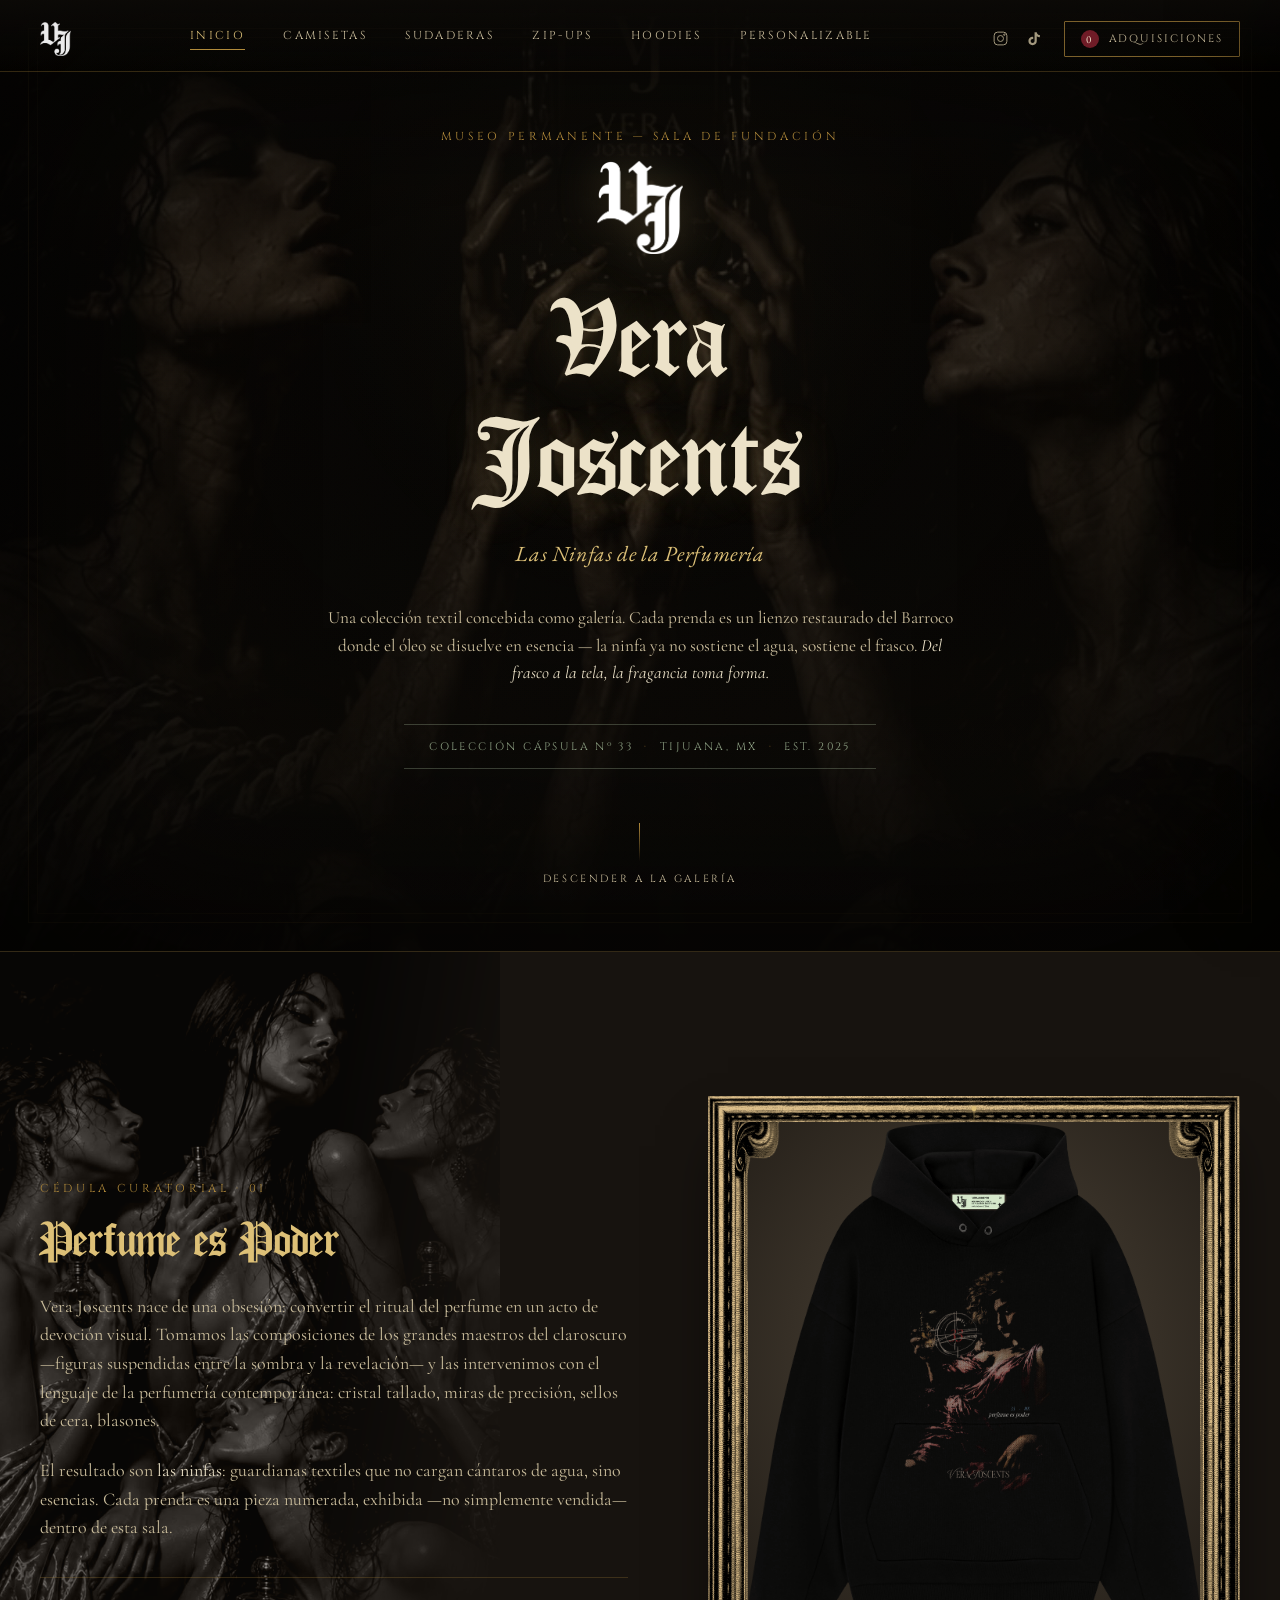
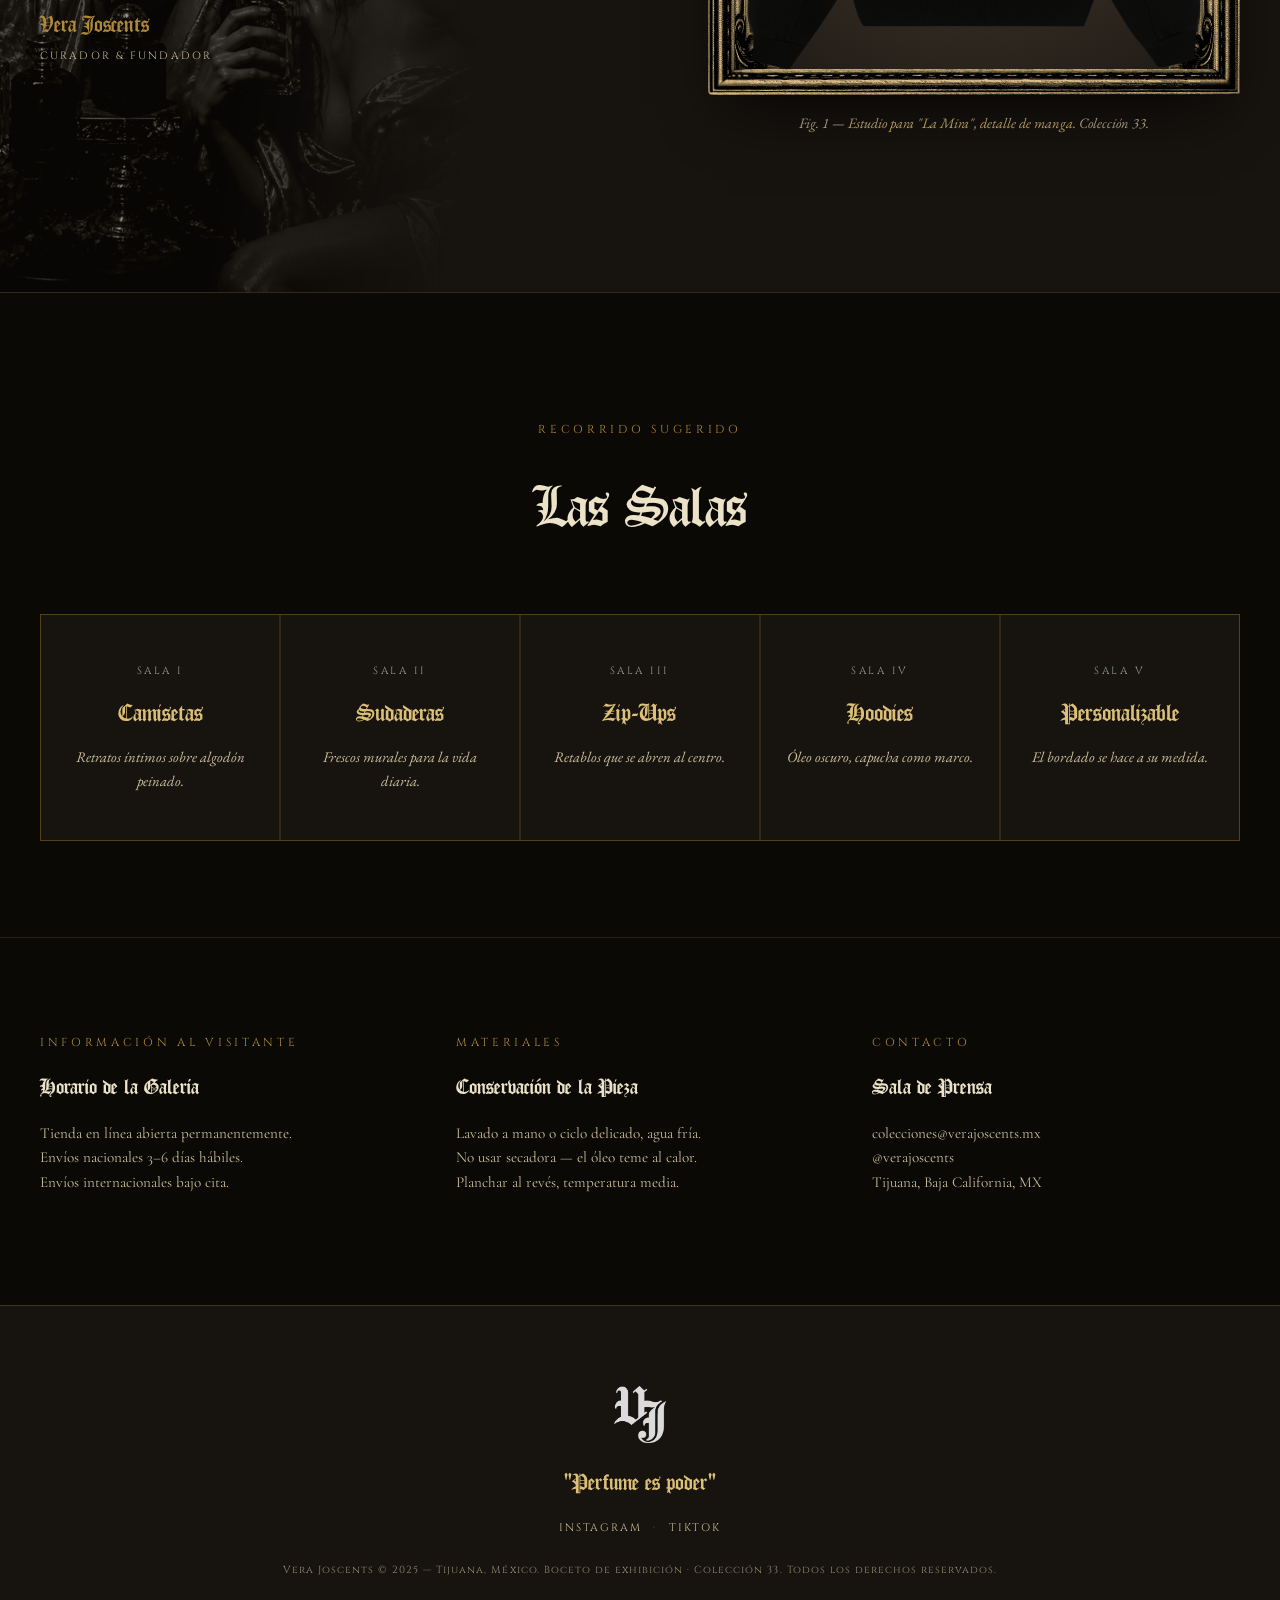
==== commit cca74051: "actualizacion por pestañas" ====
--- a/index.html
+++ b/index.html
@@ -21,10 +21,12 @@
       <img src="images/logob.png" alt="VJ" class="nav-mark-img">
     </a>
     <nav class="nav-links">
-      <a href="#concepto">El Concepto</a>
-      <a href="#salas">Las Salas</a>
-      <a href="#sala-camisetas">Colección</a>
-      <a href="#visitas">Visitas</a>
+      <a href="#" data-tab="inicio" class="is-active">Inicio</a>
+      <a href="#" data-tab="camisetas">Camisetas</a>
+      <a href="#" data-tab="sudaderas">Sudaderas</a>
+      <a href="#" data-tab="zip">Zip-Ups</a>
+      <a href="#" data-tab="hoodies">Hoodies</a>
+      <a href="#" data-tab="personalizable">Personalizable</a>
     </nav>
     <div class="nav-right">
       <div class="nav-social">
@@ -44,6 +46,7 @@
 </header>
 
 <!-- ================= ROTONDA / HERO ================= -->
+<div class="tab-panel is-active" id="tab-inicio" data-tab-panel="inicio">
 <section class="rotonda" id="rotonda">
   <div class="rotonda-canvas" aria-hidden="true">
     <video autoplay muted loop playsinline poster="images/fondo-movil-poster.png">
@@ -85,8 +88,6 @@
     <span>Descender a la Galería</span>
   </a>
 </section>
-
-<!-- ================= EL CONCEPTO ================= -->
 <section class="concepto" id="concepto">
   <img src="images/ninfasmojadas.png" class="concepto-nymph" alt="" aria-hidden="true">
   <div class="concepto-inner">
@@ -122,36 +123,635 @@
     </div>
   </div>
 </section>
-
-<!-- ================= INDICE DE SALAS ================= -->
 <section class="salas-index" id="salas">
   <p class="eyebrow center">Recorrido sugerido</p>
   <h2 class="salas-title">Las Salas</h2>
   <div class="salas-grid">
-    <a href="#sala-camisetas" class="sala-card">
+    <a href="#" data-tab="camisetas" class="sala-card">
       <span class="sala-num">Sala I</span>
       <span class="sala-name">Camisetas</span>
       <span class="sala-desc">Retratos íntimos sobre algodón peinado.</span>
     </a>
-    <a href="#sala-sudaderas" class="sala-card">
+    <a href="#" data-tab="sudaderas" class="sala-card">
       <span class="sala-num">Sala II</span>
       <span class="sala-name">Sudaderas</span>
       <span class="sala-desc">Frescos murales para la vida diaria.</span>
     </a>
-    <a href="#sala-zip" class="sala-card">
+    <a href="#" data-tab="zip" class="sala-card">
       <span class="sala-num">Sala III</span>
       <span class="sala-name">Zip-Ups</span>
       <span class="sala-desc">Retablos que se abren al centro.</span>
     </a>
-    <a href="#sala-hoodies" class="sala-card">
+    <a href="#" data-tab="hoodies" class="sala-card">
       <span class="sala-num">Sala IV</span>
       <span class="sala-name">Hoodies</span>
       <span class="sala-desc">Óleo oscuro, capucha como marco.</span>
     </a>
+    <a href="#" data-tab="personalizable" class="sala-card">
+      <span class="sala-num">Sala V</span>
+      <span class="sala-name">Personalizable</span>
+      <span class="sala-desc">El bordado se hace a su medida.</span>
+    </a>
   </div>
 </section>
-
-<!-- ================= PIEZA ANCLA — CONFIGURADOR ================= -->
+</div>
+
+<div class="tab-panel" id="tab-camisetas" data-tab-panel="camisetas">
+<section class="sala" id="sala-camisetas">
+  <div class="sala-header">
+    <span class="sala-header-num">Sala I</span>
+    <h2 class="sala-header-title">Camisetas</h2>
+    <p class="sala-header-desc">Piezas de una sola capa. El lienzo más próximo a la piel.</p>
+  </div>
+
+  <div class="obras-grid">
+
+    <!-- Obra 1: Tee negra front/back -->
+    <article class="obra" data-price="890">
+      <div class="obra-wall">
+        <div class="frame-ornate frame-toggle">
+          <img src="images/bfronty.png" alt="Camiseta Vera Joscents, vista frontal, sello ouroboros" class="frame-img is-active" data-view="front">
+          <img src="images/bbacky.png" alt="Camiseta Vera Joscents, vista posterior, Las Ninfas en Disputa" class="frame-img" data-view="back">
+          <div class="corner corner-tl"></div>
+          <div class="corner corner-tr"></div>
+          <div class="corner corner-bl"></div>
+          <div class="corner corner-br"></div>
+          <button class="frame-flip" type="button" aria-label="Girar la pieza">⟲ Girar</button>
+        </div>
+      </div>
+      <div class="placard">
+        <p class="placard-title">"Las Ninfas en Disputa"</p>
+        <p class="placard-meta">Camiseta · Algodón pesado 240gsm</p>
+        <p class="placard-desc">
+          Ninfas se disputan el perfume eterno, símbolo del deseo y la fragilidad del tiempo.
+          El aroma se derrama como promesa efímera mientras la belleza se congela en el instante.
+        </p>
+        <div class="placard-row">
+          <span class="placard-ed">Ed. 33 · MX</span>
+          <span class="placard-price">$890 MXN</span>
+        </div>
+        <button class="placard-cta" data-title="Las Ninfas en Disputa" data-meta="Camiseta &middot; Algod&oacute;n pesado 240gsm" data-price="890" data-image="images/bfronty.png">Adquirir la pieza</button>
+      </div>
+    </article>
+
+    <!-- Obra 2: Tee blanca -->
+    <article class="obra" data-price="890">
+      <div class="obra-wall obra-wall--light">
+        <div class="frame-ornate">
+          <img src="images/ornamentthisrt1.png" alt="Camiseta blanca Vera Joscents, escudo ornamental Tijuana" class="frame-img">
+          <div class="corner corner-tl"></div>
+          <div class="corner corner-tr"></div>
+          <div class="corner corner-bl"></div>
+          <div class="corner corner-br"></div>
+        </div>
+      </div>
+      <div class="placard">
+        <p class="placard-title">"Blasón de Tijuana"</p>
+        <p class="placard-meta">Camiseta · Algodón peinado, blanco marfil</p>
+        <p class="placard-desc">
+          El escudo de la casa, grabado a la manera de un exlibris del siglo XVII.
+          Declaración de origen: perfume es poder desde 2025.
+        </p>
+        <div class="placard-row">
+          <span class="placard-ed">Ed. 33 · MX</span>
+          <span class="placard-price">$890 MXN</span>
+        </div>
+        <button class="placard-cta" data-title="Blas&oacute;n de Tijuana" data-meta="Camiseta &middot; Algod&oacute;n peinado, blanco marfil" data-price="890" data-image="images/ornamentthisrt1.png">Adquirir la pieza</button>
+      </div>
+    </article>
+
+    <article class="obra" data-price="1850">
+      <div class="obra-wall-clean">
+        <img src="images/crest-clean/sello-rojo-tee.jpg" alt="El Sello Rojo, Ouroboros Crest bordado" class="gallery-main-img">
+      </div>
+      <div class="placard">
+        <p class="placard-title">"El Sello Rojo"</p>
+        <p class="placard-meta">Camiseta · Algodón pesado 260gsm</p>
+        <p class="placard-desc">El Ouroboros se cierra en hilo carmesí sobre algodón negro — el ciclo que se devora y renace teñido del color de la ofrenda.</p>
+
+        <div class="obra-gallery">
+          <button class="config-gallery-toggle" type="button" aria-expanded="false">
+            <span>Fotografías reales de la confección</span>
+            <span class="config-gallery-arrow">▾</span>
+          </button>
+          <div class="config-gallery-body">
+            <div class="config-gallery-row">
+          <img src="images/crest/sello-rojo-1.jpg" alt="Fotografía real — El Sello Rojo, detalle 1">
+          <img src="images/crest/sello-rojo-2.jpg" alt="Fotografía real — El Sello Rojo, detalle 2">
+          <img src="images/crest/sello-rojo-3.jpg" alt="Fotografía real — El Sello Rojo, detalle 3">
+          <img src="images/crest/sello-rojo-4.jpg" alt="Fotografía real — El Sello Rojo, detalle 4">
+          <img src="images/crest/sello-rojo-5.jpg" alt="Fotografía real — El Sello Rojo, detalle 5">
+          <img src="images/crest/sello-rojo-6.jpg" alt="Fotografía real — El Sello Rojo, detalle 6">
+          <img src="images/crest/sello-rojo-7.jpg" alt="Fotografía real — El Sello Rojo, detalle 7">
+          <img src="images/crest/sello-rojo-8.jpg" alt="Fotografía real — El Sello Rojo, detalle 8">
+          <img src="images/crest/sello-rojo-9.jpg" alt="Fotografía real — El Sello Rojo, detalle 9">
+          <img src="images/crest/sello-rojo-10.jpg" alt="Fotografía real — El Sello Rojo, detalle 10">
+          <img src="images/crest/sello-rojo-11.jpg" alt="Fotografía real — El Sello Rojo, detalle 11">
+            </div>
+          </div>
+        </div>
+
+        <div class="placard-row">
+          <span class="placard-ed">Ed. 33 · MX</span>
+          <span class="placard-price">$1,850 MXN</span>
+        </div>
+        <button class="placard-cta" data-title="El Sello Rojo" data-meta="Camiseta · Algodón pesado 260gsm" data-price="1850" data-image="images/crest-clean/sello-rojo-tee.jpg">Adquirir la pieza</button>
+      </div>
+    </article>
+    <article class="obra" data-price="1850">
+      <div class="obra-wall-clean">
+        <img src="images/crest-clean/sello-plateado-tee.jpg" alt="El Sello Plateado, Ouroboros Crest bordado" class="gallery-main-img">
+      </div>
+      <div class="placard">
+        <p class="placard-title">"El Sello Plateado"</p>
+        <p class="placard-meta">Camiseta · Algodón pesado 260gsm</p>
+        <p class="placard-desc">Cromado sobre negro: la serpiente y el monograma VJ tallados en plata, fríos y precisos como un espejo antiguo.</p>
+
+        <div class="obra-gallery">
+          <button class="config-gallery-toggle" type="button" aria-expanded="false">
+            <span>Fotografías reales de la confección</span>
+            <span class="config-gallery-arrow">▾</span>
+          </button>
+          <div class="config-gallery-body">
+            <div class="config-gallery-row">
+          <img src="images/crest/sello-plateado-1.jpg" alt="Fotografía real — El Sello Plateado, detalle 1">
+          <img src="images/crest/sello-plateado-2.jpg" alt="Fotografía real — El Sello Plateado, detalle 2">
+          <img src="images/crest/sello-plateado-3.jpg" alt="Fotografía real — El Sello Plateado, detalle 3">
+          <img src="images/crest/sello-plateado-4.jpg" alt="Fotografía real — El Sello Plateado, detalle 4">
+          <img src="images/crest/sello-plateado-5.jpg" alt="Fotografía real — El Sello Plateado, detalle 5">
+          <img src="images/crest/sello-plateado-6.jpg" alt="Fotografía real — El Sello Plateado, detalle 6">
+          <img src="images/crest/sello-plateado-7.jpg" alt="Fotografía real — El Sello Plateado, detalle 7">
+            </div>
+          </div>
+        </div>
+
+        <div class="placard-row">
+          <span class="placard-ed">Ed. 33 · MX</span>
+          <span class="placard-price">$1,850 MXN</span>
+        </div>
+        <button class="placard-cta" data-title="El Sello Plateado" data-meta="Camiseta · Algodón pesado 260gsm" data-price="1850" data-image="images/crest-clean/sello-plateado-tee.jpg">Adquirir la pieza</button>
+      </div>
+    </article>
+    <article class="obra" data-price="1850">
+      <div class="obra-wall-clean">
+        <img src="images/crest-clean/sello-dorado-tee.jpg" alt="El Sello Dorado, Ouroboros Crest bordado" class="gallery-main-img">
+      </div>
+      <div class="placard">
+        <p class="placard-title">"El Sello Dorado"</p>
+        <p class="placard-meta">Camiseta · Algodón pesado 260gsm</p>
+        <p class="placard-desc">Hilo dorado metálico trazando el círculo eterno sobre algodón negro — la versión más solemne del guardián.</p>
+
+        <div class="obra-gallery">
+          <button class="config-gallery-toggle" type="button" aria-expanded="false">
+            <span>Fotografías reales de la confección</span>
+            <span class="config-gallery-arrow">▾</span>
+          </button>
+          <div class="config-gallery-body">
+            <div class="config-gallery-row">
+          <img src="images/crest/sello-dorado-1.jpg" alt="Fotografía real — El Sello Dorado, detalle 1">
+          <img src="images/crest/sello-dorado-2.jpg" alt="Fotografía real — El Sello Dorado, detalle 2">
+          <img src="images/crest/sello-dorado-3.jpg" alt="Fotografía real — El Sello Dorado, detalle 3">
+          <img src="images/crest/sello-dorado-4.jpg" alt="Fotografía real — El Sello Dorado, detalle 4">
+          <img src="images/crest/sello-dorado-5.jpg" alt="Fotografía real — El Sello Dorado, detalle 5">
+          <img src="images/crest/sello-dorado-6.jpg" alt="Fotografía real — El Sello Dorado, detalle 6">
+          <img src="images/crest/sello-dorado-7.jpg" alt="Fotografía real — El Sello Dorado, detalle 7">
+          <img src="images/crest/sello-dorado-8.jpg" alt="Fotografía real — El Sello Dorado, detalle 8">
+          <img src="images/crest/sello-dorado-9.jpg" alt="Fotografía real — El Sello Dorado, detalle 9">
+          <img src="images/crest/sello-dorado-10.jpg" alt="Fotografía real — El Sello Dorado, detalle 10">
+            </div>
+          </div>
+        </div>
+
+        <div class="placard-row">
+          <span class="placard-ed">Ed. 33 · MX</span>
+          <span class="placard-price">$1,850 MXN</span>
+        </div>
+        <button class="placard-cta" data-title="El Sello Dorado" data-meta="Camiseta · Algodón pesado 260gsm" data-price="1850" data-image="images/crest-clean/sello-dorado-tee.jpg">Adquirir la pieza</button>
+      </div>
+    </article>
+  
+    <article class="obra" data-price="1850">
+      <div class="obra-wall-clean">
+        <img src="images/dragones/negra.jpg" alt="Escudo Heráldico de Dragones VJ, camiseta negra" class="gallery-main-img">
+      </div>
+      <div class="placard">
+        <p class="placard-title">"Escudo Heráldico de Dragones"</p>
+        <p class="placard-meta">Camiseta · Algodón pesado 260gsm</p>
+        <p class="placard-desc">
+          Dos dragones custodian el monograma VJ entre flores de lis y el número 33 — una composición
+          inspirada en la heráldica clásica, reinterpretada bajo el lenguaje de Vera Joscents.
+        </p>
+
+        <div class="obra-gallery">
+          <button class="config-gallery-toggle" type="button" aria-expanded="false">
+            <span>Variantes de color</span>
+            <span class="config-gallery-arrow">▾</span>
+          </button>
+          <div class="config-gallery-body">
+            <div class="config-gallery-row">
+              <img src="images/dragones/negra.jpg" alt="Escudo Heráldico de Dragones, negra">
+              <img src="images/dragones/blanca.jpg" alt="Escudo Heráldico de Dragones, blanca">
+              <img src="images/dragones/beige.jpg" alt="Escudo Heráldico de Dragones, beige">
+              <img src="images/dragones/gris.jpg" alt="Escudo Heráldico de Dragones, gris">
+            </div>
+          </div>
+        </div>
+
+        <div class="placard-row">
+          <span class="placard-ed">Ed. 33 · MX</span>
+          <span class="placard-price">$1,850 MXN</span>
+        </div>
+        <button class="placard-cta" data-title="Escudo Heráldico de Dragones" data-meta="Camiseta · Algodón pesado 260gsm" data-price="1850" data-image="images/dragones/negra.jpg">Adquirir la pieza</button>
+      </div>
+    </article>
+    <article class="obra" data-price="890">
+      <div class="obra-wall-clean">
+        <img src="images/elemental-tee/negra-colores.jpg" alt="VJ Elemental, camiseta negra bordado a colores" class="gallery-main-img">
+      </div>
+      <div class="placard">
+        <p class="placard-title">"VJ Elemental Cromático"</p>
+        <p class="placard-meta">Camiseta · Algodón pesado 260gsm</p>
+        <p class="placard-desc">
+          El monograma VJ en su versión más lúdica — hilos de color sobre algodón negro,
+          acompañado de pequeñas cruces bordadas y el número 33.
+        </p>
+
+        <div class="placard-row">
+          <span class="placard-ed">Ed. 33 · MX</span>
+          <span class="placard-price">$890 MXN</span>
+        </div>
+        <button class="placard-cta" data-title="VJ Elemental Cromático" data-meta="Camiseta · Algodón pesado 260gsm" data-price="890" data-image="images/elemental-tee/negra-colores.jpg">Adquirir la pieza</button>
+      </div>
+    </article>
+  </div>
+</section>
+
+
+</div>
+
+<div class="tab-panel" id="tab-sudaderas" data-tab-panel="sudaderas">
+<section class="sala sala--alt" id="sala-sudaderas">
+  <div class="sala-header">
+    <span class="sala-header-num">Sala II</span>
+    <h2 class="sala-header-title">Sudaderas</h2>
+    <p class="sala-header-desc">Frescos completos. La escena narrada de manga a manga.</p>
+  </div>
+
+  <div class="obras-grid obras-grid--single">
+    <article class="obra obra--wide" data-price="1450">
+      <div class="obra-wall">
+        <div class="frame-ornate">
+          <img src="images/sueterfront.png" alt="Sudadera Vera Joscents, catedral gótica y ninfas entre nubes" class="frame-img">
+          <div class="corner corner-tl"></div>
+          <div class="corner corner-tr"></div>
+          <div class="corner corner-bl"></div>
+          <div class="corner corner-br"></div>
+        </div>
+      </div>
+      <div class="placard placard--wide">
+        <p class="placard-title">"Le Parfum est le Pouvoir"</p>
+        <p class="placard-meta">Sudadera cuello redondo · Felpa francesa 400gsm</p>
+        <p class="placard-desc">
+          Bajo una catedral en llamas, tres ninfas descienden entre nubes portando el frasco sagrado.
+          Inscripción bilingüe recorriendo las mangas como una letanía: el perfume es el poder.
+        </p>
+        <div class="placard-row">
+          <span class="placard-ed">Ed. 33 · MX</span>
+          <span class="placard-price">$1,450 MXN</span>
+        </div>
+        <button class="placard-cta" data-title="Le Parfum est le Pouvoir" data-meta="Sudadera cuello redondo" data-price="1450" data-image="images/sueterfront.png">Adquirir la pieza</button>
+      </div>
+    </article>
+  </div>
+</section>
+</div>
+
+<div class="tab-panel" id="tab-zip" data-tab-panel="zip">
+<section class="sala" id="sala-zip">
+  <div class="sala-header">
+    <span class="sala-header-num">Sala III</span>
+    <h2 class="sala-header-title">Zip-Ups</h2>
+    <p class="sala-header-desc">Retablos partidos al centro — el cierre como línea de fuga.</p>
+  </div>
+
+  <div class="obras-grid">
+
+    <article class="obra" data-price="1690">
+      <div class="obra-wall">
+        <div class="frame-ornate">
+          <img src="images/ouroboros1.png" alt="Zip-up negro, guerrero con serpiente ouroboros y lanza" class="frame-img">
+          <div class="corner corner-tl"></div>
+          <div class="corner corner-tr"></div>
+          <div class="corner corner-bl"></div>
+          <div class="corner corner-br"></div>
+        </div>
+      </div>
+      <div class="placard">
+        <p class="placard-title">"El Guardián del Ciclo"</p>
+        <p class="placard-meta">Zip-Up · Felpa pesada, forro cepillado</p>
+        <p class="placard-desc">
+          Un guerrero sostiene la lanza bajo el ouroboros en llamas — el aroma que se consume y renace
+          eternamente sobre sí mismo.
+        </p>
+        <div class="placard-row">
+          <span class="placard-ed">Ed. 33 · MX</span>
+          <span class="placard-price">$1,690 MXN</span>
+        </div>
+        <button class="placard-cta" data-title="El Guardi&aacute;n del Ciclo" data-meta="Zip-Up &middot; Felpa pesada" data-price="1690" data-image="images/ouroboros1.png">Adquirir la pieza</button>
+      </div>
+    </article>
+
+    <article class="obra" data-price="1690">
+      <div class="obra-wall">
+        <div class="frame-ornate">
+          <img src="images/zipupdosninfas.png" alt="Zip-up negro, dos ninfas sosteniendo un frasco dorado" class="frame-img">
+          <div class="corner corner-tl"></div>
+          <div class="corner corner-tr"></div>
+          <div class="corner corner-bl"></div>
+          <div class="corner corner-br"></div>
+        </div>
+      </div>
+      <div class="placard">
+        <p class="placard-title">"Ofrenda a Dos Manos"</p>
+        <p class="placard-meta">Zip-Up · Felpa pesada, forro cepillado</p>
+        <p class="placard-desc">
+          Simetría devocional: dos ninfas elevan un mismo frasco tallado como quien sostiene una reliquia.
+          El cierre divide la escena en espejo.
+        </p>
+        <div class="placard-row">
+          <span class="placard-ed">Ed. 33 · MX</span>
+          <span class="placard-price">$1,690 MXN</span>
+        </div>
+        <button class="placard-cta" data-title="Ofrenda a Dos Manos" data-meta="Zip-Up &middot; Felpa pesada" data-price="1690" data-image="images/zipupdosninfas.png">Adquirir la pieza</button>
+      </div>
+    </article>
+
+    <article class="obra" data-price="1690">
+      <div class="obra-wall">
+        <div class="frame-ornate">
+          <img src="images/zipupninfas.png" alt="Zip-up negro, ninfa con sol y luna, dos frascos VJ" class="frame-img">
+          <div class="corner corner-tl"></div>
+          <div class="corner corner-tr"></div>
+          <div class="corner corner-bl"></div>
+          <div class="corner corner-br"></div>
+        </div>
+      </div>
+      <div class="placard">
+        <p class="placard-title">"Astros y Esencias"</p>
+        <p class="placard-meta">Zip-Up · Felpa pesada, forro cepillado</p>
+        <p class="placard-desc">
+          Entre el sol y la luna, la ninfa vela dos frascos gemelos. Día y noche como notas
+          de salida y de fondo.
+        </p>
+        <div class="placard-row">
+          <span class="placard-ed">Ed. 33 · MX</span>
+          <span class="placard-price">$1,690 MXN</span>
+        </div>
+        <button class="placard-cta" data-title="Astros y Esencias" data-meta="Zip-Up &middot; Felpa pesada" data-price="1690" data-image="images/zipupninfas.png">Adquirir la pieza</button>
+      </div>
+    </article>
+
+    <article class="obra" data-price="1750">
+      <div class="obra-wall">
+        <div class="frame-ornate">
+          <img src="images/zipupdual.png" alt="Zip-up negro, cuatro figuras barrocas con incensarios" class="frame-img">
+          <div class="corner corner-tl"></div>
+          <div class="corner corner-tr"></div>
+          <div class="corner corner-bl"></div>
+          <div class="corner corner-br"></div>
+        </div>
+      </div>
+      <div class="placard">
+        <p class="placard-title">"El Concilio de las Fragancias"</p>
+        <p class="placard-meta">Zip-Up · Felpa pesada, forro cepillado</p>
+        <p class="placard-desc">
+          Cuatro figuras oficiando un rito de humo e incienso, restauradas al óleo original con
+          desgaste intencional — una pieza que ya parece de museo.
+        </p>
+        <div class="placard-row">
+          <span class="placard-ed">Ed. 33 · MX</span>
+          <span class="placard-price">$1,750 MXN</span>
+        </div>
+        <button class="placard-cta" data-title="El Concilio de las Fragancias" data-meta="Zip-Up &middot; Felpa pesada" data-price="1750" data-image="images/zipupdual.png">Adquirir la pieza</button>
+      </div>
+    </article>
+
+  </div>
+</section>
+</div>
+
+<div class="tab-panel" id="tab-hoodies" data-tab-panel="hoodies">
+<section class="sala sala--alt" id="sala-hoodies">
+  <div class="sala-header">
+    <span class="sala-header-num">Sala IV</span>
+    <h2 class="sala-header-title">Hoodies</h2>
+    <p class="sala-header-desc">La capucha como marco final. El óleo se hunde en la sombra.</p>
+  </div>
+
+  <div class="obras-grid obras-grid--single">
+    <article class="obra obra--wide" data-price="1590">
+      <div class="obra-wall">
+        <div class="frame-ornate">
+          <img src="images/hoodienegra.png" alt="Hoodie Vera Joscents, joven con mira de precisión, perfume es poder" class="frame-img">
+          <div class="corner corner-tl"></div>
+          <div class="corner corner-tr"></div>
+          <div class="corner corner-bl"></div>
+          <div class="corner corner-br"></div>
+        </div>
+      </div>
+      <div class="placard placard--wide">
+        <p class="placard-title">"La Mira"</p>
+        <p class="placard-meta">Hoodie · Felpa pesada 420gsm, gorro forrado</p>
+        <p class="placard-desc">
+          Un joven observa el frasco a través de una mira de precisión — el perfume ya no se elige,
+          se apunta. Etiqueta interior: "Del frasco a la tela, la fragancia toma forma."
+        </p>
+        <div class="placard-row">
+          <span class="placard-ed">Ed. 33 · MX</span>
+          <span class="placard-price">$1,590 MXN</span>
+        </div>
+        <button class="placard-cta" data-title="La Mira" data-meta="Hoodie &middot; Felpa pesada 420gsm" data-price="1590" data-image="images/hoodienegra.png">Adquirir la pieza</button>
+      </div>
+    </article>
+  </div>
+
+
+  <div class="obras-grid" style="margin-top:4.5rem;">
+    <article class="obra" data-price="2700">
+      <div class="obra-wall-clean">
+        <img src="images/crest-clean/sello-dorado-hoodie.jpg" alt="El Sello Dorado, Ouroboros Crest bordado" class="gallery-main-img">
+      </div>
+      <div class="placard">
+        <p class="placard-title">"El Sello Dorado"</p>
+        <p class="placard-meta">Hoodie · Felpa pesada 450gsm</p>
+        <p class="placard-desc">La versión más solemne del Ouroboros — hilo dorado metálico trazando el círculo eterno sobre la capucha oscura.</p>
+
+        <div class="obra-gallery">
+          <button class="config-gallery-toggle" type="button" aria-expanded="false">
+            <span>Fotografías reales de la confección</span>
+            <span class="config-gallery-arrow">▾</span>
+          </button>
+          <div class="config-gallery-body">
+            <div class="config-gallery-row">
+          <img src="images/crest/sello-dorado-1.jpg" alt="Fotografía real — El Sello Dorado, detalle 1">
+          <img src="images/crest/sello-dorado-2.jpg" alt="Fotografía real — El Sello Dorado, detalle 2">
+          <img src="images/crest/sello-dorado-3.jpg" alt="Fotografía real — El Sello Dorado, detalle 3">
+          <img src="images/crest/sello-dorado-4.jpg" alt="Fotografía real — El Sello Dorado, detalle 4">
+          <img src="images/crest/sello-dorado-5.jpg" alt="Fotografía real — El Sello Dorado, detalle 5">
+          <img src="images/crest/sello-dorado-6.jpg" alt="Fotografía real — El Sello Dorado, detalle 6">
+          <img src="images/crest/sello-dorado-7.jpg" alt="Fotografía real — El Sello Dorado, detalle 7">
+          <img src="images/crest/sello-dorado-8.jpg" alt="Fotografía real — El Sello Dorado, detalle 8">
+          <img src="images/crest/sello-dorado-9.jpg" alt="Fotografía real — El Sello Dorado, detalle 9">
+          <img src="images/crest/sello-dorado-10.jpg" alt="Fotografía real — El Sello Dorado, detalle 10">
+            </div>
+          </div>
+        </div>
+
+        <div class="placard-row">
+          <span class="placard-ed">Ed. 33 · MX</span>
+          <span class="placard-price">$2,700 MXN</span>
+        </div>
+        <button class="placard-cta" data-title="El Sello Dorado" data-meta="Hoodie · Felpa pesada 450gsm" data-price="2700" data-image="images/crest-clean/sello-dorado-hoodie.jpg">Adquirir la pieza</button>
+      </div>
+    </article>
+    <article class="obra" data-price="2700">
+      <div class="obra-wall-clean">
+        <img src="images/crest-clean/sello-rojo-hoodie.jpg" alt="El Sello Rojo, Ouroboros Crest bordado" class="gallery-main-img">
+      </div>
+      <div class="placard">
+        <p class="placard-title">"El Sello Rojo"</p>
+        <p class="placard-meta">Hoodie · Felpa pesada 450gsm</p>
+        <p class="placard-desc">El Ouroboros se cierra en hilo carmesí sobre la capucha oscura — el ciclo que se devora y renace teñido del color de la ofrenda.</p>
+
+        <div class="obra-gallery">
+          <button class="config-gallery-toggle" type="button" aria-expanded="false">
+            <span>Fotografías reales de la confección</span>
+            <span class="config-gallery-arrow">▾</span>
+          </button>
+          <div class="config-gallery-body">
+            <div class="config-gallery-row">
+          <img src="images/crest/sello-rojo-1.jpg" alt="Fotografía real — El Sello Rojo, detalle 1">
+          <img src="images/crest/sello-rojo-2.jpg" alt="Fotografía real — El Sello Rojo, detalle 2">
+          <img src="images/crest/sello-rojo-3.jpg" alt="Fotografía real — El Sello Rojo, detalle 3">
+          <img src="images/crest/sello-rojo-4.jpg" alt="Fotografía real — El Sello Rojo, detalle 4">
+          <img src="images/crest/sello-rojo-5.jpg" alt="Fotografía real — El Sello Rojo, detalle 5">
+          <img src="images/crest/sello-rojo-6.jpg" alt="Fotografía real — El Sello Rojo, detalle 6">
+          <img src="images/crest/sello-rojo-7.jpg" alt="Fotografía real — El Sello Rojo, detalle 7">
+          <img src="images/crest/sello-rojo-8.jpg" alt="Fotografía real — El Sello Rojo, detalle 8">
+          <img src="images/crest/sello-rojo-9.jpg" alt="Fotografía real — El Sello Rojo, detalle 9">
+          <img src="images/crest/sello-rojo-10.jpg" alt="Fotografía real — El Sello Rojo, detalle 10">
+          <img src="images/crest/sello-rojo-11.jpg" alt="Fotografía real — El Sello Rojo, detalle 11">
+            </div>
+          </div>
+        </div>
+
+        <div class="placard-row">
+          <span class="placard-ed">Ed. 33 · MX</span>
+          <span class="placard-price">$2,700 MXN</span>
+        </div>
+        <button class="placard-cta" data-title="El Sello Rojo" data-meta="Hoodie · Felpa pesada 450gsm" data-price="2700" data-image="images/crest-clean/sello-rojo-hoodie.jpg">Adquirir la pieza</button>
+      </div>
+    </article>
+    <article class="obra" data-price="2700">
+      <div class="obra-wall-clean">
+        <img src="images/crest-clean/sello-plateado-hoodie.jpg" alt="El Sello Plateado, Ouroboros Crest bordado" class="gallery-main-img">
+      </div>
+      <div class="placard">
+        <p class="placard-title">"El Sello Plateado"</p>
+        <p class="placard-meta">Hoodie · Felpa pesada 450gsm</p>
+        <p class="placard-desc">Cromado sobre negro: la serpiente y el monograma VJ tallados en plata sobre la capucha oscura.</p>
+
+        <div class="obra-gallery">
+          <button class="config-gallery-toggle" type="button" aria-expanded="false">
+            <span>Fotografías reales de la confección</span>
+            <span class="config-gallery-arrow">▾</span>
+          </button>
+          <div class="config-gallery-body">
+            <div class="config-gallery-row">
+          <img src="images/crest/sello-plateado-1.jpg" alt="Fotografía real — El Sello Plateado, detalle 1">
+          <img src="images/crest/sello-plateado-2.jpg" alt="Fotografía real — El Sello Plateado, detalle 2">
+          <img src="images/crest/sello-plateado-3.jpg" alt="Fotografía real — El Sello Plateado, detalle 3">
+          <img src="images/crest/sello-plateado-4.jpg" alt="Fotografía real — El Sello Plateado, detalle 4">
+          <img src="images/crest/sello-plateado-5.jpg" alt="Fotografía real — El Sello Plateado, detalle 5">
+          <img src="images/crest/sello-plateado-6.jpg" alt="Fotografía real — El Sello Plateado, detalle 6">
+          <img src="images/crest/sello-plateado-7.jpg" alt="Fotografía real — El Sello Plateado, detalle 7">
+            </div>
+          </div>
+        </div>
+
+        <div class="placard-row">
+          <span class="placard-ed">Ed. 33 · MX</span>
+          <span class="placard-price">$2,700 MXN</span>
+        </div>
+        <button class="placard-cta" data-title="El Sello Plateado" data-meta="Hoodie · Felpa pesada 450gsm" data-price="2700" data-image="images/crest-clean/sello-plateado-hoodie.jpg">Adquirir la pieza</button>
+      </div>
+    </article>
+    <article class="obra" data-price="3100">
+      <div class="obra-wall-clean">
+        <img src="images/crest-clean/sello-bicolor-hoodie.jpg" alt="El Sello Bicolor, Ouroboros Crest bordado" class="gallery-main-img">
+      </div>
+      <div class="placard">
+        <p class="placard-title">"El Sello Bicolor"</p>
+        <p class="placard-meta">Hoodie · Felpa pesada 450gsm</p>
+        <p class="placard-desc">Oro y plata conviviendo en un mismo bordado — dos metales para un solo guardián.</p>
+
+        <div class="obra-gallery">
+          <button class="config-gallery-toggle" type="button" aria-expanded="false">
+            <span>Fotografías reales de la confección</span>
+            <span class="config-gallery-arrow">▾</span>
+          </button>
+          <div class="config-gallery-body">
+            <div class="config-gallery-row">
+          <img src="images/crest/sello-bicolor-1.jpg" alt="Fotografía real — El Sello Bicolor, detalle 1">
+          <img src="images/crest/sello-bicolor-2.jpg" alt="Fotografía real — El Sello Bicolor, detalle 2">
+          <img src="images/crest/sello-bicolor-3.jpg" alt="Fotografía real — El Sello Bicolor, detalle 3">
+            </div>
+          </div>
+        </div>
+
+        <div class="placard-row">
+          <span class="placard-ed">Ed. 33 · MX</span>
+          <span class="placard-price">$3,100 MXN</span>
+        </div>
+        <button class="placard-cta" data-title="El Sello Bicolor" data-meta="Hoodie · Felpa pesada 450gsm" data-price="3100" data-image="images/crest-clean/sello-bicolor-hoodie.jpg">Adquirir la pieza</button>
+      </div>
+    </article>
+    <article class="obra" data-price="3100">
+      <div class="obra-wall-clean">
+        <img src="images/crest-clean/sello-policromo-hoodie.jpg" alt="El Sello Policromo, Ouroboros Crest bordado" class="gallery-main-img">
+      </div>
+      <div class="placard">
+        <p class="placard-title">"El Sello Policromo"</p>
+        <p class="placard-meta">Hoodie · Felpa pesada Sunfade 400gsm</p>
+        <p class="placard-desc">Rosa y dorado se entrelazan en el Ouroboros sobre base decolorada — la pieza más luminosa de la colección de sellos.</p>
+
+        <div class="obra-gallery">
+          <button class="config-gallery-toggle" type="button" aria-expanded="false">
+            <span>Fotografías reales de la confección</span>
+            <span class="config-gallery-arrow">▾</span>
+          </button>
+          <div class="config-gallery-body">
+            <div class="config-gallery-row">
+          <img src="images/crest/sello-policromo-1.jpg" alt="Fotografía real — El Sello Policromo, detalle 1">
+          <img src="images/crest/sello-policromo-2.jpg" alt="Fotografía real — El Sello Policromo, detalle 2">
+            </div>
+          </div>
+        </div>
+
+        <div class="placard-row">
+          <span class="placard-ed">Ed. 33 · MX</span>
+          <span class="placard-price">$3,100 MXN</span>
+        </div>
+        <button class="placard-cta" data-title="El Sello Policromo" data-meta="Hoodie · Felpa pesada Sunfade 400gsm" data-price="3100" data-image="images/crest-clean/sello-policromo-hoodie.jpg">Adquirir la pieza</button>
+      </div>
+    </article>
+  </div>
+</section>
+
+
+</div>
+
+<div class="tab-panel" id="tab-personalizable" data-tab-panel="personalizable">
 <section class="sala configurador" id="configurador">
   <div class="sala-header">
     <span class="sala-header-num">Pieza Ancla</span>
@@ -163,7 +763,7 @@
 
     <div class="config-visual">
       <div class="config-frame-plain" id="configFrame">
-        <img id="configMainImg" src="images/config-blanco.jpg" alt="Playera VJ, bordado color blanco" class="config-main-img">
+        <img id="configMainImg" src="images/config-blanco.jpg" alt="Playera VJ, bordado color blanco" class="config-main-img gallery-main-img">
       </div>
 
       <div class="config-gallery">
@@ -183,6 +783,11 @@
           <img src="images/config-tela-taupe-uroboros-v2.jpg" alt="Fotografía real, tela Gris Taupe con Uróboros" data-fabric="Gris Taupe">
           <img src="images/config-tela-decolorado.jpg" alt="Fotografía real, tela Negro Decolorado" data-fabric="Negro Decolorado">
           <img src="images/config-urobros-decolorado.jpeg" alt="Fotografía real, tela Negro Decolorado con Uróboros" data-fabric="Negro Decolorado">
+          <img src="images/elemental-extra/extra-1.jpg" alt="Fotografía real, detalle bordado cursivo VJ" data-fabric="Negro Clásico">
+          <img src="images/elemental-extra/extra-2.jpg" alt="Fotografía real, detalle bordado cursivo VJ" data-fabric="Negro Clásico">
+          <img src="images/elemental-extra/extra-3.jpg" alt="Fotografía real, detalle bordado cursivo VJ" data-fabric="Negro Clásico">
+          <img src="images/elemental-extra/extra-4.jpg" alt="Fotografía real, etiqueta interior V.Joscents" data-fabric="Negro Clásico">
+          <img src="images/elemental-extra/extra-5.jpg" alt="Fotografía real, empaque y prendas confeccionadas" data-fabric="Negro Clásico">
         </div>
         <p class="config-note">Las fotografías de detalle corresponden a la confección y bordado reales. El color del hilo se produce de acuerdo con la variante seleccionada y puede presentar ligeras variaciones según la pantalla.</p>
         </div>
@@ -263,260 +868,139 @@
 
   </div>
 </section>
-
-<!-- ================= SALA I — CAMISETAS ================= -->
-<section class="sala" id="sala-camisetas">
+<section class="sala configurador" id="configurador-premium">
   <div class="sala-header">
-    <span class="sala-header-num">Sala I</span>
-    <h2 class="sala-header-title">Camisetas</h2>
-    <p class="sala-header-desc">Piezas de una sola capa. El lienzo más próximo a la piel.</p>
-  </div>
-
-  <div class="obras-grid">
-
-    <!-- Obra 1: Tee negra front/back -->
-    <article class="obra" data-price="890">
-      <div class="obra-wall">
-        <div class="frame-ornate frame-toggle">
-          <img src="images/bfronty.png" alt="Camiseta Vera Joscents, vista frontal, sello ouroboros" class="frame-img is-active" data-view="front">
-          <img src="images/bbacky.png" alt="Camiseta Vera Joscents, vista posterior, Las Ninfas en Disputa" class="frame-img" data-view="back">
-          <div class="corner corner-tl"></div>
-          <div class="corner corner-tr"></div>
-          <div class="corner corner-bl"></div>
-          <div class="corner corner-br"></div>
-          <button class="frame-flip" type="button" aria-label="Girar la pieza">⟲ Girar</button>
-        </div>
-      </div>
-      <div class="placard">
-        <p class="placard-title">"Las Ninfas en Disputa"</p>
-        <p class="placard-meta">Camiseta · Algodón pesado 240gsm</p>
-        <p class="placard-desc">
-          Ninfas se disputan el perfume eterno, símbolo del deseo y la fragilidad del tiempo.
-          El aroma se derrama como promesa efímera mientras la belleza se congela en el instante.
-        </p>
-        <div class="placard-row">
-          <span class="placard-ed">Ed. 33 · MX</span>
-          <span class="placard-price">$890 MXN</span>
-        </div>
-        <button class="placard-cta" data-title="Las Ninfas en Disputa" data-meta="Camiseta &middot; Algod&oacute;n pesado 240gsm" data-price="890" data-image="images/bfronty.png">Adquirir la pieza</button>
-      </div>
-    </article>
-
-    <!-- Obra 2: Tee blanca -->
-    <article class="obra" data-price="890">
-      <div class="obra-wall obra-wall--light">
-        <div class="frame-ornate">
-          <img src="images/ornamentthisrt1.png" alt="Camiseta blanca Vera Joscents, escudo ornamental Tijuana" class="frame-img">
-          <div class="corner corner-tl"></div>
-          <div class="corner corner-tr"></div>
-          <div class="corner corner-bl"></div>
-          <div class="corner corner-br"></div>
-        </div>
-      </div>
-      <div class="placard">
-        <p class="placard-title">"Blasón de Tijuana"</p>
-        <p class="placard-meta">Camiseta · Algodón peinado, blanco marfil</p>
-        <p class="placard-desc">
-          El escudo de la casa, grabado a la manera de un exlibris del siglo XVII.
-          Declaración de origen: perfume es poder desde 2025.
-        </p>
-        <div class="placard-row">
-          <span class="placard-ed">Ed. 33 · MX</span>
-          <span class="placard-price">$890 MXN</span>
-        </div>
-        <button class="placard-cta" data-title="Blas&oacute;n de Tijuana" data-meta="Camiseta &middot; Algod&oacute;n peinado, blanco marfil" data-price="890" data-image="images/ornamentthisrt1.png">Adquirir la pieza</button>
-      </div>
-    </article>
+    <span class="sala-header-num">Pieza Ancla · Línea Premium</span>
+    <h2 class="sala-header-title">VJ Elemental Premium</h2>
+    <p class="sala-header-desc">Felpa French Terry 450gsm, construcción pesada — la evolución de VJ Elemental.</p>
+  </div>
+
+  <div class="config-layout">
+
+    <div class="config-visual">
+      <div class="config-frame-plain" id="premiumFrame">
+        <img id="premiumMainImg" src="images/premium-v2/black.jpg" alt="Hoodie VJ Elemental Premium, base negra" class="config-main-img gallery-main-img">
+      </div>
+      <p class="config-note" id="premiumPreviewNote">Monograma "V·J" cursivo, bordado tono sobre tono — la imagen ya refleja el color de base seleccionado.</p>
+
+      <div class="config-gallery">
+        <button class="config-gallery-toggle" id="premiumGalleryToggle" type="button" aria-expanded="false">
+          <span>Variantes de color</span>
+          <span class="config-gallery-arrow">▾</span>
+        </button>
+        <div class="config-gallery-body" id="premiumGalleryBody">
+        <div class="config-gallery-row" id="premiumGalleryRow">
+          <img src="images/premium-v2/black.jpg" alt="VJ Elemental Premium, base Black French Terry" data-fabric="Black French Terry">
+          <img src="images/premium-v2/grey-sunfade.jpg" alt="VJ Elemental Premium, base Grey Sunfade" data-fabric="Grey Sunfade">
+          <img src="images/premium-v2/red-sunfade.jpg" alt="VJ Elemental Premium, base Red Sunfade" data-fabric="Red Sunfade">
+          <img src="images/premium-v2/blue-sunfade.jpg" alt="VJ Elemental Premium, base Blue Sunfade" data-fabric="Blue Sunfade">
+          <img src="images/premium-v2/olive-sunfade.jpg" alt="VJ Elemental Premium, base Olive Sunfade" data-fabric="Olive Sunfade">
+        </div>
+        </div>
+      </div>
+    </div>
+
+    <div class="config-panel">
+      <p class="placard-title">"VJ Elemental Premium"</p>
+      <p class="placard-meta">Hoodie Heavy Weight · French Terry 450gsm 100% algodón</p>
+      <p class="placard-desc">
+        Monograma "V·J" cursivo bordado al frente, pequeño y tono sobre tono, con etiqueta textil VJ en el bolsillo.
+        Elija la base, el color del hilo y, si lo desea, sume el Ouroboros bordado en la espalda con la misma lógica de color.
+      </p>
+
+      <div class="config-field">
+        <span class="config-field-label">Talla</span>
+        <div class="config-sizes" id="premiumSizes">
+          <button class="size-btn" type="button" data-size="S">S</button>
+          <button class="size-btn" type="button" data-size="M">M</button>
+          <button class="size-btn" type="button" data-size="L">L</button>
+          <button class="size-btn" type="button" data-size="XL">XL</button>
+        </div>
+      </div>
+
+      <div class="config-field">
+        <span class="config-field-label">Base — <em id="premiumFabricName">Black French Terry</em></span>
+        <div class="config-fabrics" id="premiumFabrics">
+          <button class="fabric-btn is-selected" type="button" data-fabric="Black French Terry" data-palette="full" data-image="images/premium-v2/black.jpg">Black French Terry</button>
+          <button class="fabric-btn" type="button" data-fabric="Grey Sunfade" data-palette="full" data-image="images/premium-v2/grey-sunfade.jpg">Grey Sunfade</button>
+          <button class="fabric-btn" type="button" data-fabric="Red Sunfade" data-palette="red" data-image="images/premium-v2/red-sunfade.jpg">Red Sunfade</button>
+          <button class="fabric-btn" type="button" data-fabric="Blue Sunfade" data-palette="full" data-image="images/premium-v2/blue-sunfade.jpg">Blue Sunfade</button>
+          <button class="fabric-btn" type="button" data-fabric="Olive Sunfade" data-palette="olive" data-image="images/premium-v2/olive-sunfade.jpg">Olive Sunfade</button>
+        </div>
+      </div>
+
+      <div class="config-field">
+        <span class="config-field-label">Color del bordado — <em id="premiumColorName">Blanco</em></span>
+        <div class="config-swatches" id="premiumSwatches">
+          <!-- se llena por JS según la base seleccionada -->
+        </div>
+      </div>
+
+      <div class="config-field">
+        <label class="config-toggle">
+          <input type="checkbox" id="premiumUroborosToggle">
+          <span class="config-toggle-box"></span>
+          <span class="config-toggle-text">Sumar el Ouroboros bordado en la espalda <em id="premiumUroborosPrice">(+$650 MXN)</em></span>
+        </label>
+      </div>
+
+      <div class="config-buy-bar" id="premiumBuyBar">
+        <div class="placard-row">
+          <span class="placard-ed">Ed. 33 · MX</span>
+          <span class="placard-price" id="premiumPrice">$2,450 MXN</span>
+        </div>
+        <button class="placard-cta" id="premiumAddBtn" disabled>Elige una talla</button>
+      </div>
+    </div>
 
   </div>
 </section>
 
-<!-- ================= SALA II — SUDADERAS ================= -->
-<section class="sala sala--alt" id="sala-sudaderas">
+<!-- ================= PIEZA — VJ ESCUDO HERÁLDICO (bajo pedido) ================= -->
+<section class="sala configurador" id="escudo-heraldico">
   <div class="sala-header">
-    <span class="sala-header-num">Sala II</span>
-    <h2 class="sala-header-title">Sudaderas</h2>
-    <p class="sala-header-desc">Frescos completos. La escena narrada de manga a manga.</p>
-  </div>
-
-  <div class="obras-grid obras-grid--single">
-    <article class="obra obra--wide" data-price="1450">
-      <div class="obra-wall">
-        <div class="frame-ornate">
-          <img src="images/sueterfront.png" alt="Sudadera Vera Joscents, catedral gótica y ninfas entre nubes" class="frame-img">
-          <div class="corner corner-tl"></div>
-          <div class="corner corner-tr"></div>
-          <div class="corner corner-bl"></div>
-          <div class="corner corner-br"></div>
-        </div>
-      </div>
-      <div class="placard placard--wide">
-        <p class="placard-title">"Le Parfum est le Pouvoir"</p>
-        <p class="placard-meta">Sudadera cuello redondo · Felpa francesa 400gsm</p>
-        <p class="placard-desc">
-          Bajo una catedral en llamas, tres ninfas descienden entre nubes portando el frasco sagrado.
-          Inscripción bilingüe recorriendo las mangas como una letanía: el perfume es el poder.
-        </p>
-        <div class="placard-row">
-          <span class="placard-ed">Ed. 33 · MX</span>
-          <span class="placard-price">$1,450 MXN</span>
-        </div>
-        <button class="placard-cta" data-title="Le Parfum est le Pouvoir" data-meta="Sudadera cuello redondo" data-price="1450" data-image="images/sueterfront.png">Adquirir la pieza</button>
-      </div>
-    </article>
+    <span class="sala-header-num">Pieza Bajo Pedido</span>
+    <h2 class="sala-header-title">VJ Escudo Heráldico</h2>
+    <p class="sala-header-desc">Bordado heráldico · confección personalizable</p>
+  </div>
+
+  <div class="config-layout">
+
+    <div class="config-visual">
+      <div class="config-frame-plain" id="escudoFrame">
+        <img id="escudoMainImg" src="images/escudo/negra-longsleeve.jpg" alt="VJ Escudo Heráldico, prenda negra" class="config-main-img gallery-main-img">
+      </div>
+    </div>
+
+    <div class="config-panel">
+      <p class="placard-title">"VJ Escudo Heráldico"</p>
+      <p class="placard-meta">Bordado heráldico · confección personalizable</p>
+
+      <div class="config-field">
+        <span class="config-field-label">Variantes — <em id="escudoVariantName">Negra</em></span>
+        <div class="config-fabrics" id="escudoVariants">
+          <button class="fabric-btn is-selected" type="button" data-name="Negra" data-image="images/escudo/negra-longsleeve.jpg">Negra</button>
+          <button class="fabric-btn" type="button" data-name="Azul" data-image="images/escudo/azul-hoodie.jpg">Azul</button>
+          <button class="fabric-btn" type="button" data-name="Olivo A" data-image="images/escudo/olivo-hoodie-1.jpg">Olivo A</button>
+          <button class="fabric-btn" type="button" data-name="Olivo B" data-image="images/escudo/olivo-hoodie-2.jpg">Olivo B</button>
+          <button class="fabric-btn" type="button" data-name="Olivo C" data-image="images/escudo/olivo-hoodie-3.jpg">Olivo C</button>
+        </div>
+      </div>
+
+      <div class="config-buy-bar">
+        <a class="placard-cta" href="https://wa.me/529811433701?text=Hola%2C%20vi%20el%20Escudo%20Her%C3%A1ldico%20VJ%20en%20el%20sitio%20de%20Vera%20Joscents%20y%20me%20gustar%C3%ADa%20cotizar%20una%20personalizaci%C3%B3n.%20Color%20de%20prenda%3A%20___%20%C2%B7%20Combinaci%C3%B3n%20de%20hilos%3A%20___" target="_blank" rel="noopener" style="display:block; text-align:center; text-decoration:none;">Solicitar Personalización</a>
+      </div>
+    </div>
+
   </div>
 </section>
 
-<!-- ================= SALA III — ZIP UPS ================= -->
-<section class="sala" id="sala-zip">
-  <div class="sala-header">
-    <span class="sala-header-num">Sala III</span>
-    <h2 class="sala-header-title">Zip-Ups</h2>
-    <p class="sala-header-desc">Retablos partidos al centro — el cierre como línea de fuga.</p>
-  </div>
-
-  <div class="obras-grid">
-
-    <article class="obra" data-price="1690">
-      <div class="obra-wall">
-        <div class="frame-ornate">
-          <img src="images/ouroboros1.png" alt="Zip-up negro, guerrero con serpiente ouroboros y lanza" class="frame-img">
-          <div class="corner corner-tl"></div>
-          <div class="corner corner-tr"></div>
-          <div class="corner corner-bl"></div>
-          <div class="corner corner-br"></div>
-        </div>
-      </div>
-      <div class="placard">
-        <p class="placard-title">"El Guardián del Ciclo"</p>
-        <p class="placard-meta">Zip-Up · Felpa pesada, forro cepillado</p>
-        <p class="placard-desc">
-          Un guerrero sostiene la lanza bajo el ouroboros en llamas — el aroma que se consume y renace
-          eternamente sobre sí mismo.
-        </p>
-        <div class="placard-row">
-          <span class="placard-ed">Ed. 33 · MX</span>
-          <span class="placard-price">$1,690 MXN</span>
-        </div>
-        <button class="placard-cta" data-title="El Guardi&aacute;n del Ciclo" data-meta="Zip-Up &middot; Felpa pesada" data-price="1690" data-image="images/ouroboros1.png">Adquirir la pieza</button>
-      </div>
-    </article>
-
-    <article class="obra" data-price="1690">
-      <div class="obra-wall">
-        <div class="frame-ornate">
-          <img src="images/zipupdosninfas.png" alt="Zip-up negro, dos ninfas sosteniendo un frasco dorado" class="frame-img">
-          <div class="corner corner-tl"></div>
-          <div class="corner corner-tr"></div>
-          <div class="corner corner-bl"></div>
-          <div class="corner corner-br"></div>
-        </div>
-      </div>
-      <div class="placard">
-        <p class="placard-title">"Ofrenda a Dos Manos"</p>
-        <p class="placard-meta">Zip-Up · Felpa pesada, forro cepillado</p>
-        <p class="placard-desc">
-          Simetría devocional: dos ninfas elevan un mismo frasco tallado como quien sostiene una reliquia.
-          El cierre divide la escena en espejo.
-        </p>
-        <div class="placard-row">
-          <span class="placard-ed">Ed. 33 · MX</span>
-          <span class="placard-price">$1,690 MXN</span>
-        </div>
-        <button class="placard-cta" data-title="Ofrenda a Dos Manos" data-meta="Zip-Up &middot; Felpa pesada" data-price="1690" data-image="images/zipupdosninfas.png">Adquirir la pieza</button>
-      </div>
-    </article>
-
-    <article class="obra" data-price="1690">
-      <div class="obra-wall">
-        <div class="frame-ornate">
-          <img src="images/zipupninfas.png" alt="Zip-up negro, ninfa con sol y luna, dos frascos VJ" class="frame-img">
-          <div class="corner corner-tl"></div>
-          <div class="corner corner-tr"></div>
-          <div class="corner corner-bl"></div>
-          <div class="corner corner-br"></div>
-        </div>
-      </div>
-      <div class="placard">
-        <p class="placard-title">"Astros y Esencias"</p>
-        <p class="placard-meta">Zip-Up · Felpa pesada, forro cepillado</p>
-        <p class="placard-desc">
-          Entre el sol y la luna, la ninfa vela dos frascos gemelos. Día y noche como notas
-          de salida y de fondo.
-        </p>
-        <div class="placard-row">
-          <span class="placard-ed">Ed. 33 · MX</span>
-          <span class="placard-price">$1,690 MXN</span>
-        </div>
-        <button class="placard-cta" data-title="Astros y Esencias" data-meta="Zip-Up &middot; Felpa pesada" data-price="1690" data-image="images/zipupninfas.png">Adquirir la pieza</button>
-      </div>
-    </article>
-
-    <article class="obra" data-price="1750">
-      <div class="obra-wall">
-        <div class="frame-ornate">
-          <img src="images/zipupdual.png" alt="Zip-up negro, cuatro figuras barrocas con incensarios" class="frame-img">
-          <div class="corner corner-tl"></div>
-          <div class="corner corner-tr"></div>
-          <div class="corner corner-bl"></div>
-          <div class="corner corner-br"></div>
-        </div>
-      </div>
-      <div class="placard">
-        <p class="placard-title">"El Concilio de las Fragancias"</p>
-        <p class="placard-meta">Zip-Up · Felpa pesada, forro cepillado</p>
-        <p class="placard-desc">
-          Cuatro figuras oficiando un rito de humo e incienso, restauradas al óleo original con
-          desgaste intencional — una pieza que ya parece de museo.
-        </p>
-        <div class="placard-row">
-          <span class="placard-ed">Ed. 33 · MX</span>
-          <span class="placard-price">$1,750 MXN</span>
-        </div>
-        <button class="placard-cta" data-title="El Concilio de las Fragancias" data-meta="Zip-Up &middot; Felpa pesada" data-price="1750" data-image="images/zipupdual.png">Adquirir la pieza</button>
-      </div>
-    </article>
-
-  </div>
-</section>
-
-<!-- ================= SALA IV — HOODIES ================= -->
-<section class="sala sala--alt" id="sala-hoodies">
-  <div class="sala-header">
-    <span class="sala-header-num">Sala IV</span>
-    <h2 class="sala-header-title">Hoodies</h2>
-    <p class="sala-header-desc">La capucha como marco final. El óleo se hunde en la sombra.</p>
-  </div>
-
-  <div class="obras-grid obras-grid--single">
-    <article class="obra obra--wide" data-price="1590">
-      <div class="obra-wall">
-        <div class="frame-ornate">
-          <img src="images/hoodienegra.png" alt="Hoodie Vera Joscents, joven con mira de precisión, perfume es poder" class="frame-img">
-          <div class="corner corner-tl"></div>
-          <div class="corner corner-tr"></div>
-          <div class="corner corner-bl"></div>
-          <div class="corner corner-br"></div>
-        </div>
-      </div>
-      <div class="placard placard--wide">
-        <p class="placard-title">"La Mira"</p>
-        <p class="placard-meta">Hoodie · Felpa pesada 420gsm, gorro forrado</p>
-        <p class="placard-desc">
-          Un joven observa el frasco a través de una mira de precisión — el perfume ya no se elige,
-          se apunta. Etiqueta interior: "Del frasco a la tela, la fragancia toma forma."
-        </p>
-        <div class="placard-row">
-          <span class="placard-ed">Ed. 33 · MX</span>
-          <span class="placard-price">$1,590 MXN</span>
-        </div>
-        <button class="placard-cta" data-title="La Mira" data-meta="Hoodie &middot; Felpa pesada 420gsm" data-price="1590" data-image="images/hoodienegra.png">Adquirir la pieza</button>
-      </div>
-    </article>
-  </div>
-</section>
-
-<!-- ================= VISITAS / INFO ================= -->
+
+<!-- ================= PIEZA ANCLA — VJ ELEMENTAL PREMIUM ================= -->
+
+
+</div>
+
 <section class="visitas" id="visitas">
   <div class="visitas-inner">
     <div class="visitas-col">
--- a/style.css
+++ b/style.css
@@ -112,6 +112,37 @@
 }
 .nav-links a:hover{ color:var(--gold-light); }
 .nav-links a:hover::after{ width:100%; }
+.nav-links a.is-active{ color:var(--gold-light); }
+.nav-links a.is-active::after{ width:100%; }
+
+/* ============================================================
+   NAVEGACIÓN POR PESTAÑAS (SPA)
+   ============================================================ */
+.tab-panel{ display:none; }
+.tab-panel.is-active{ display:block; animation:tabFadeIn .45s ease; }
+@keyframes tabFadeIn{
+  from{ opacity:0; transform:translateY(10px); }
+  to{ opacity:1; transform:translateY(0); }
+}
+@media (prefers-reduced-motion: reduce){
+  .tab-panel.is-active{ animation:none; }
+}
+
+.sala-card{ cursor:pointer; }
+
+.obra-gallery{ margin:0 0 1.3rem; }
+.obra-gallery .config-gallery-toggle{ font-size:.6rem; padding:.7rem .9rem; }
+
+/* fotos "limpias" que ya traen marco y fondo renderizados — sin marco CSS encima */
+.obra-wall-clean{
+  position:relative; overflow:hidden;
+  background:var(--wall-alt);
+  display:flex; align-items:center; justify-content:center;
+  box-shadow:0 30px 60px -20px rgba(0,0,0,.75);
+}
+.obra-wall-clean img{
+  width:100%; height:100%; object-fit:cover; display:block;
+}
 
 .nav-right{ display:flex; align-items:center; gap:1.4rem; }
 .nav-social{ display:flex; align-items:center; gap:1rem; }
@@ -384,8 +415,8 @@
   margin:0 0 3.6rem;
 }
 .salas-grid{
-  max-width:1200px; margin:0 auto;
-  display:grid; grid-template-columns:repeat(4,1fr);
+  max-width:1400px; margin:0 auto;
+  display:grid; grid-template-columns:repeat(auto-fit, minmax(200px, 1fr));
   gap:1.5px;
   background:rgba(176,137,58,.25);
   border:1px solid rgba(176,137,58,.25);
@@ -586,7 +617,6 @@
    ============================================================ */
 @media (max-width: 980px){
   .concepto-inner{ grid-template-columns:1fr; gap:3.5rem; }
-  .salas-grid{ grid-template-columns:repeat(2,1fr); }
   .obras-grid{ grid-template-columns:1fr; gap:4rem; }
   .visitas-inner{ grid-template-columns:1fr; gap:2.5rem; }
   .nav-links{ display:none; }
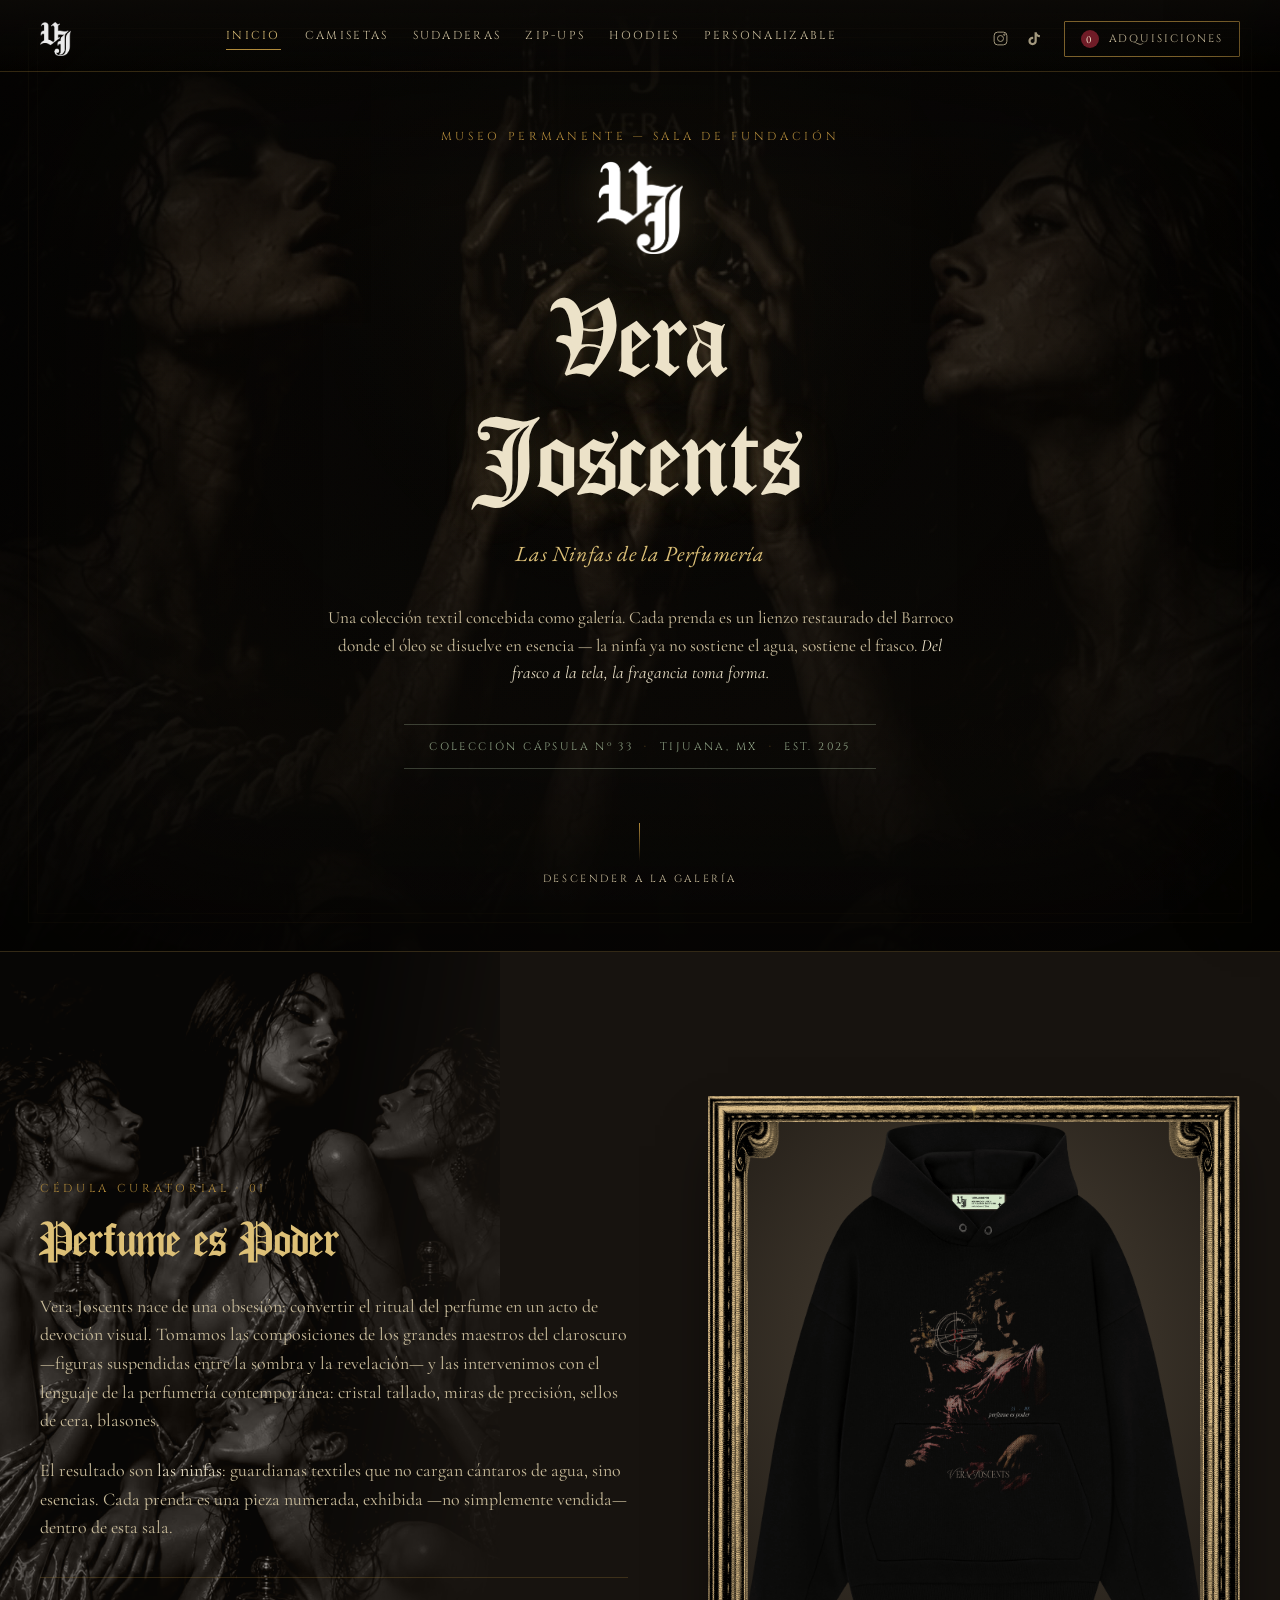
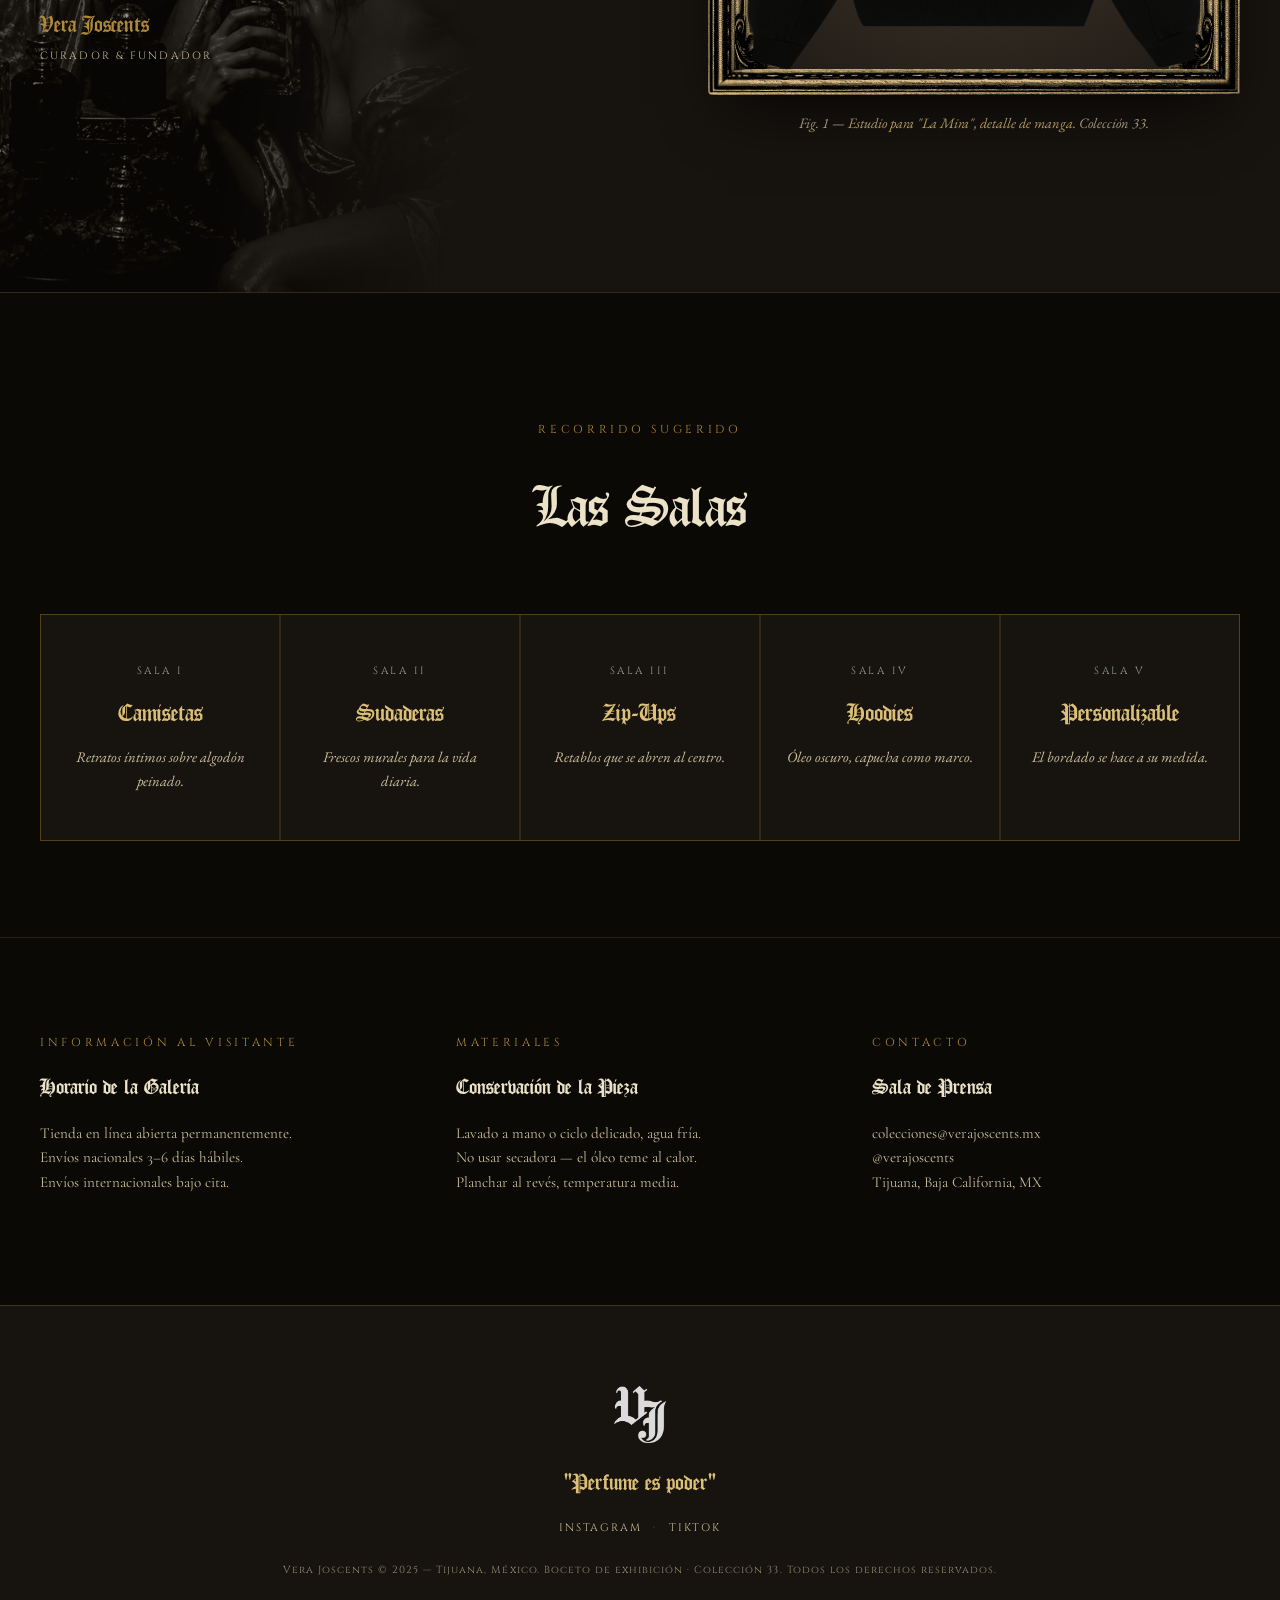
==== commit 29a1d30f: "cambio por completo" ====
--- a/index.html
+++ b/index.html
@@ -222,12 +222,24 @@
 
     <article class="obra" data-price="1850">
       <div class="obra-wall-clean">
-        <img src="images/crest-clean/sello-rojo-tee.jpg" alt="El Sello Rojo, Ouroboros Crest bordado" class="gallery-main-img">
+        <img id="selloRojoMainImg" src="images/crest-clean/sello-rojo-tee.jpg" alt="El Sello Íntimo, camiseta negra, bordado al pecho" class="gallery-main-img">
       </div>
       <div class="placard">
-        <p class="placard-title">"El Sello Rojo"</p>
+        <p class="placard-title">"El Sello Íntimo"</p>
         <p class="placard-meta">Camiseta · Algodón pesado 260gsm</p>
-        <p class="placard-desc">El Ouroboros se cierra en hilo carmesí sobre algodón negro — el ciclo que se devora y renace teñido del color de la ofrenda.</p>
+        <p class="placard-desc">
+          El Ouroboros bordado al pecho — la misma guardia, en formato íntimo. El bordado puede
+          colocarse del lado del pecho o centrado en medio, según la variante elegida.
+        </p>
+
+        <div class="config-field">
+          <span class="config-field-label">Variantes — <em id="selloRojoVariantName">Rojo</em></span>
+          <div class="config-fabrics" id="selloRojoVariants">
+            <button class="fabric-btn is-selected" type="button" data-name="Rojo" data-image="images/crest-clean/sello-rojo-tee.jpg">Rojo</button>
+            <button class="fabric-btn" type="button" data-name="Bicolor" data-image="images/crest-clean/sello-bicolor-tee.jpg">Bicolor</button>
+            <button class="fabric-btn" type="button" data-name="Tono sobre tono" data-image="images/crest-clean/sello-tono-tee.jpg">Tono sobre tono</button>
+          </div>
+        </div>
 
         <div class="obra-gallery">
           <button class="config-gallery-toggle" type="button" aria-expanded="false">
@@ -235,18 +247,16 @@
             <span class="config-gallery-arrow">▾</span>
           </button>
           <div class="config-gallery-body">
-            <div class="config-gallery-row">
-          <img src="images/crest/sello-rojo-1.jpg" alt="Fotografía real — El Sello Rojo, detalle 1">
-          <img src="images/crest/sello-rojo-2.jpg" alt="Fotografía real — El Sello Rojo, detalle 2">
-          <img src="images/crest/sello-rojo-3.jpg" alt="Fotografía real — El Sello Rojo, detalle 3">
-          <img src="images/crest/sello-rojo-4.jpg" alt="Fotografía real — El Sello Rojo, detalle 4">
-          <img src="images/crest/sello-rojo-5.jpg" alt="Fotografía real — El Sello Rojo, detalle 5">
-          <img src="images/crest/sello-rojo-6.jpg" alt="Fotografía real — El Sello Rojo, detalle 6">
-          <img src="images/crest/sello-rojo-7.jpg" alt="Fotografía real — El Sello Rojo, detalle 7">
-          <img src="images/crest/sello-rojo-8.jpg" alt="Fotografía real — El Sello Rojo, detalle 8">
-          <img src="images/crest/sello-rojo-9.jpg" alt="Fotografía real — El Sello Rojo, detalle 9">
-          <img src="images/crest/sello-rojo-10.jpg" alt="Fotografía real — El Sello Rojo, detalle 10">
-          <img src="images/crest/sello-rojo-11.jpg" alt="Fotografía real — El Sello Rojo, detalle 11">
+            <div class="config-gallery-row" id="selloRojoGalleryRow">
+              <img src="images/crest/sello-rojo-2.jpg" data-variant="Rojo" alt="Fotografía real — El Sello Íntimo, Rojo, detalle 2">
+              <img src="images/crest/sello-rojo-3.jpg" data-variant="Rojo" alt="Fotografía real — El Sello Íntimo, Rojo, detalle 3">
+              <img src="images/crest/sello-rojo-4.jpg" data-variant="Rojo" alt="Fotografía real — El Sello Íntimo, Rojo, detalle 4">
+              <img src="images/crest/sello-rojo-5.jpg" data-variant="Rojo" alt="Fotografía real — El Sello Íntimo, Rojo, detalle 5">
+              <img src="images/crest/sello-rojo-7.jpg" data-variant="Rojo" alt="Fotografía real — El Sello Íntimo, Rojo, detalle 7">
+              <img src="images/crest/sello-rojo-10.jpg" data-variant="Rojo" alt="Fotografía real — El Sello Íntimo, Rojo, detalle 10">
+              <img src="images/crest/sello-bicolor-tee-1.jpg" data-variant="Bicolor" class="is-hidden" alt="Fotografía real — El Sello Íntimo, Bicolor, detalle 1">
+              <img src="images/crest/sello-bicolor-tee-2.jpg" data-variant="Bicolor" class="is-hidden" alt="Fotografía real — El Sello Íntimo, Bicolor, detalle 2">
+              <img src="images/crest/sello-bicolor-tee-3.jpg" data-variant="Bicolor" class="is-hidden" alt="Fotografía real — El Sello Íntimo, Bicolor, detalle 3">
             </div>
           </div>
         </div>
@@ -255,17 +265,37 @@
           <span class="placard-ed">Ed. 33 · MX</span>
           <span class="placard-price">$1,850 MXN</span>
         </div>
-        <button class="placard-cta" data-title="El Sello Rojo" data-meta="Camiseta · Algodón pesado 260gsm" data-price="1850" data-image="images/crest-clean/sello-rojo-tee.jpg">Adquirir la pieza</button>
-      </div>
-    </article>
+        <button class="placard-cta" id="selloRojoAddBtn" data-title="El Sello Íntimo" data-meta="Camiseta · Algodón pesado 260gsm" data-price="1850" data-image="images/crest-clean/sello-rojo-tee.jpg">Adquirir la pieza</button>
+      </div>
+    </article>
+
+  
     <article class="obra" data-price="1850">
       <div class="obra-wall-clean">
-        <img src="images/crest-clean/sello-plateado-tee.jpg" alt="El Sello Plateado, Ouroboros Crest bordado" class="gallery-main-img">
+        <img src="images/dragones/negra.jpg" alt="Escudo Heráldico de Dragones VJ, camiseta negra" class="gallery-main-img">
       </div>
       <div class="placard">
-        <p class="placard-title">"El Sello Plateado"</p>
+        <p class="placard-title">"Escudo Heráldico de Dragones"</p>
         <p class="placard-meta">Camiseta · Algodón pesado 260gsm</p>
-        <p class="placard-desc">Cromado sobre negro: la serpiente y el monograma VJ tallados en plata, fríos y precisos como un espejo antiguo.</p>
+        <p class="placard-desc">
+          Dos dragones custodian el monograma VJ entre flores de lis y el número 33 — una composición
+          inspirada en la heráldica clásica, reinterpretada bajo el lenguaje de Vera Joscents.
+        </p>
+
+        <div class="obra-gallery">
+          <button class="config-gallery-toggle" type="button" aria-expanded="false">
+            <span>Variantes de color</span>
+            <span class="config-gallery-arrow">▾</span>
+          </button>
+          <div class="config-gallery-body">
+            <div class="config-gallery-row" id="dragonesVariantsRow">
+              <img src="images/dragones/negra.jpg" data-variant="Negra" alt="Escudo Heráldico de Dragones, negra">
+              <img src="images/dragones/blanca.jpg" data-variant="Blanca" alt="Escudo Heráldico de Dragones, blanca">
+              <img src="images/dragones/beige.jpg" data-variant="Beige" alt="Escudo Heráldico de Dragones, beige">
+              <img src="images/dragones/gris.jpg" data-variant="Gris" alt="Escudo Heráldico de Dragones, gris">
+            </div>
+          </div>
+        </div>
 
         <div class="obra-gallery">
           <button class="config-gallery-toggle" type="button" aria-expanded="false">
@@ -273,86 +303,18 @@
             <span class="config-gallery-arrow">▾</span>
           </button>
           <div class="config-gallery-body">
-            <div class="config-gallery-row">
-          <img src="images/crest/sello-plateado-1.jpg" alt="Fotografía real — El Sello Plateado, detalle 1">
-          <img src="images/crest/sello-plateado-2.jpg" alt="Fotografía real — El Sello Plateado, detalle 2">
-          <img src="images/crest/sello-plateado-3.jpg" alt="Fotografía real — El Sello Plateado, detalle 3">
-          <img src="images/crest/sello-plateado-4.jpg" alt="Fotografía real — El Sello Plateado, detalle 4">
-          <img src="images/crest/sello-plateado-5.jpg" alt="Fotografía real — El Sello Plateado, detalle 5">
-          <img src="images/crest/sello-plateado-6.jpg" alt="Fotografía real — El Sello Plateado, detalle 6">
-          <img src="images/crest/sello-plateado-7.jpg" alt="Fotografía real — El Sello Plateado, detalle 7">
-            </div>
-          </div>
-        </div>
-
-        <div class="placard-row">
-          <span class="placard-ed">Ed. 33 · MX</span>
-          <span class="placard-price">$1,850 MXN</span>
-        </div>
-        <button class="placard-cta" data-title="El Sello Plateado" data-meta="Camiseta · Algodón pesado 260gsm" data-price="1850" data-image="images/crest-clean/sello-plateado-tee.jpg">Adquirir la pieza</button>
-      </div>
-    </article>
-    <article class="obra" data-price="1850">
-      <div class="obra-wall-clean">
-        <img src="images/crest-clean/sello-dorado-tee.jpg" alt="El Sello Dorado, Ouroboros Crest bordado" class="gallery-main-img">
-      </div>
-      <div class="placard">
-        <p class="placard-title">"El Sello Dorado"</p>
-        <p class="placard-meta">Camiseta · Algodón pesado 260gsm</p>
-        <p class="placard-desc">Hilo dorado metálico trazando el círculo eterno sobre algodón negro — la versión más solemne del guardián.</p>
-
-        <div class="obra-gallery">
-          <button class="config-gallery-toggle" type="button" aria-expanded="false">
-            <span>Fotografías reales de la confección</span>
-            <span class="config-gallery-arrow">▾</span>
-          </button>
-          <div class="config-gallery-body">
-            <div class="config-gallery-row">
-          <img src="images/crest/sello-dorado-1.jpg" alt="Fotografía real — El Sello Dorado, detalle 1">
-          <img src="images/crest/sello-dorado-2.jpg" alt="Fotografía real — El Sello Dorado, detalle 2">
-          <img src="images/crest/sello-dorado-3.jpg" alt="Fotografía real — El Sello Dorado, detalle 3">
-          <img src="images/crest/sello-dorado-4.jpg" alt="Fotografía real — El Sello Dorado, detalle 4">
-          <img src="images/crest/sello-dorado-5.jpg" alt="Fotografía real — El Sello Dorado, detalle 5">
-          <img src="images/crest/sello-dorado-6.jpg" alt="Fotografía real — El Sello Dorado, detalle 6">
-          <img src="images/crest/sello-dorado-7.jpg" alt="Fotografía real — El Sello Dorado, detalle 7">
-          <img src="images/crest/sello-dorado-8.jpg" alt="Fotografía real — El Sello Dorado, detalle 8">
-          <img src="images/crest/sello-dorado-9.jpg" alt="Fotografía real — El Sello Dorado, detalle 9">
-          <img src="images/crest/sello-dorado-10.jpg" alt="Fotografía real — El Sello Dorado, detalle 10">
-            </div>
-          </div>
-        </div>
-
-        <div class="placard-row">
-          <span class="placard-ed">Ed. 33 · MX</span>
-          <span class="placard-price">$1,850 MXN</span>
-        </div>
-        <button class="placard-cta" data-title="El Sello Dorado" data-meta="Camiseta · Algodón pesado 260gsm" data-price="1850" data-image="images/crest-clean/sello-dorado-tee.jpg">Adquirir la pieza</button>
-      </div>
-    </article>
-  
-    <article class="obra" data-price="1850">
-      <div class="obra-wall-clean">
-        <img src="images/dragones/negra.jpg" alt="Escudo Heráldico de Dragones VJ, camiseta negra" class="gallery-main-img">
-      </div>
-      <div class="placard">
-        <p class="placard-title">"Escudo Heráldico de Dragones"</p>
-        <p class="placard-meta">Camiseta · Algodón pesado 260gsm</p>
-        <p class="placard-desc">
-          Dos dragones custodian el monograma VJ entre flores de lis y el número 33 — una composición
-          inspirada en la heráldica clásica, reinterpretada bajo el lenguaje de Vera Joscents.
-        </p>
-
-        <div class="obra-gallery">
-          <button class="config-gallery-toggle" type="button" aria-expanded="false">
-            <span>Variantes de color</span>
-            <span class="config-gallery-arrow">▾</span>
-          </button>
-          <div class="config-gallery-body">
-            <div class="config-gallery-row">
-              <img src="images/dragones/negra.jpg" alt="Escudo Heráldico de Dragones, negra">
-              <img src="images/dragones/blanca.jpg" alt="Escudo Heráldico de Dragones, blanca">
-              <img src="images/dragones/beige.jpg" alt="Escudo Heráldico de Dragones, beige">
-              <img src="images/dragones/gris.jpg" alt="Escudo Heráldico de Dragones, gris">
+            <div class="config-gallery-row" id="dragonesRealGalleryRow">
+              <img src="images/dragones-real/negra-1.jpg" data-variant="Negra" alt="Escudo Heráldico de Dragones, foto real negra 1">
+              <img src="images/dragones-real/negra-2.jpg" data-variant="Negra" alt="Escudo Heráldico de Dragones, foto real negra 2">
+              <img src="images/dragones-real/negra-3.jpg" data-variant="Negra" alt="Escudo Heráldico de Dragones, foto real negra 3">
+              <img src="images/dragones-real/blanca-1.jpg" data-variant="Blanca" class="is-hidden" alt="Escudo Heráldico de Dragones, foto real blanca 1">
+              <img src="images/dragones-real/blanca-2.jpg" data-variant="Blanca" class="is-hidden" alt="Escudo Heráldico de Dragones, foto real blanca 2">
+              <img src="images/dragones-real/blanca-3.jpg" data-variant="Blanca" class="is-hidden" alt="Escudo Heráldico de Dragones, foto real blanca 3">
+              <img src="images/dragones-real/blanca-4.jpg" data-variant="Blanca" class="is-hidden" alt="Escudo Heráldico de Dragones, foto real blanca 4">
+              <img src="images/dragones-real/beige-1.jpg" data-variant="Beige" class="is-hidden" alt="Escudo Heráldico de Dragones, foto real beige 1">
+              <img src="images/dragones-real/beige-2.jpg" data-variant="Beige" class="is-hidden" alt="Escudo Heráldico de Dragones, foto real beige 2">
+              <img src="images/dragones-real/gris-1.jpg" data-variant="Gris" class="is-hidden" alt="Escudo Heráldico de Dragones, foto real gris 1">
+              <img src="images/dragones-real/gris-2.jpg" data-variant="Gris" class="is-hidden" alt="Escudo Heráldico de Dragones, foto real gris 2">
             </div>
           </div>
         </div>
@@ -385,7 +347,6 @@
     </article>
   </div>
 </section>
-
 
 </div>
 
@@ -575,16 +536,29 @@
     </article>
   </div>
 
-
-  <div class="obras-grid" style="margin-top:4.5rem;">
-    <article class="obra" data-price="2700">
+  <div class="obras-grid obras-grid--single" style="margin-top:4.5rem;">
+
+    <article class="obra obra--wide" data-price="2700">
       <div class="obra-wall-clean">
-        <img src="images/crest-clean/sello-dorado-hoodie.jpg" alt="El Sello Dorado, Ouroboros Crest bordado" class="gallery-main-img">
-      </div>
-      <div class="placard">
-        <p class="placard-title">"El Sello Dorado"</p>
+        <img id="selloHoodieMainImg" src="images/crest-clean/sello-dorado-hoodie.jpg" alt="El Sello, hoodie negra, Ouroboros bordado en la espalda" class="gallery-main-img">
+      </div>
+      <div class="placard placard--wide">
+        <p class="placard-title">"El Sello"</p>
         <p class="placard-meta">Hoodie · Felpa pesada 450gsm</p>
-        <p class="placard-desc">La versión más solemne del Ouroboros — hilo dorado metálico trazando el círculo eterno sobre la capucha oscura.</p>
+        <p class="placard-desc">
+          El Ouroboros bordado en la espalda, en la capucha oscura — el ciclo que se devora y renace,
+          según el color elegido.
+        </p>
+
+        <div class="config-field">
+          <span class="config-field-label">Variantes — <em id="selloHoodieVariantName">Dorado</em></span>
+          <div class="config-fabrics" id="selloHoodieVariants">
+            <button class="fabric-btn is-selected" type="button" data-name="Dorado" data-price="2700" data-image="images/crest-clean/sello-dorado-hoodie.jpg">Dorado</button>
+            <button class="fabric-btn" type="button" data-name="Rojo" data-price="2700" data-image="images/crest-clean/sello-rojo-hoodie.jpg">Rojo</button>
+            <button class="fabric-btn" type="button" data-name="Plateado" data-price="2700" data-image="images/crest-clean/sello-plateado-hoodie.jpg">Plateado</button>
+            <button class="fabric-btn" type="button" data-name="Bicolor" data-price="3100" data-image="images/crest-clean/sello-bicolor-hoodie.jpg">Bicolor</button>
+          </div>
+        </div>
 
         <div class="obra-gallery">
           <button class="config-gallery-toggle" type="button" aria-expanded="false">
@@ -592,162 +566,29 @@
             <span class="config-gallery-arrow">▾</span>
           </button>
           <div class="config-gallery-body">
-            <div class="config-gallery-row">
-          <img src="images/crest/sello-dorado-1.jpg" alt="Fotografía real — El Sello Dorado, detalle 1">
-          <img src="images/crest/sello-dorado-2.jpg" alt="Fotografía real — El Sello Dorado, detalle 2">
-          <img src="images/crest/sello-dorado-3.jpg" alt="Fotografía real — El Sello Dorado, detalle 3">
-          <img src="images/crest/sello-dorado-4.jpg" alt="Fotografía real — El Sello Dorado, detalle 4">
-          <img src="images/crest/sello-dorado-5.jpg" alt="Fotografía real — El Sello Dorado, detalle 5">
-          <img src="images/crest/sello-dorado-6.jpg" alt="Fotografía real — El Sello Dorado, detalle 6">
-          <img src="images/crest/sello-dorado-7.jpg" alt="Fotografía real — El Sello Dorado, detalle 7">
-          <img src="images/crest/sello-dorado-8.jpg" alt="Fotografía real — El Sello Dorado, detalle 8">
-          <img src="images/crest/sello-dorado-9.jpg" alt="Fotografía real — El Sello Dorado, detalle 9">
-          <img src="images/crest/sello-dorado-10.jpg" alt="Fotografía real — El Sello Dorado, detalle 10">
+            <div class="config-gallery-row" id="selloHoodieGalleryRow">
+              <img src="images/crest/sello-dorado-9.jpg" data-variant="Dorado" alt="Fotografía real — El Sello, Dorado, detalle">
+              <img src="images/crest/sello-dorado-6.jpg" data-variant="Dorado" alt="Fotografía real — El Sello, Dorado, detalle">
+              <img src="images/crest/sello-rojo-1.jpg" data-variant="Rojo" class="is-hidden" alt="Fotografía real — El Sello, Rojo, detalle">
+              <img src="images/crest/sello-rojo-8.jpg" data-variant="Rojo" class="is-hidden" alt="Fotografía real — El Sello, Rojo, detalle">
+              <img src="images/crest/sello-rojo-9.jpg" data-variant="Rojo" class="is-hidden" alt="Fotografía real — El Sello, Rojo, detalle">
+              <img src="images/crest/sello-plateado-5.jpg" data-variant="Plateado" class="is-hidden" alt="Fotografía real — El Sello, Plateado, detalle">
+              <img src="images/crest/sello-bicolor-1.jpg" data-variant="Bicolor" class="is-hidden" alt="Fotografía real — El Sello, Bicolor, detalle">
+              <img src="images/crest/sello-bicolor-2.jpg" data-variant="Bicolor" class="is-hidden" alt="Fotografía real — El Sello, Bicolor, detalle">
             </div>
           </div>
         </div>
 
         <div class="placard-row">
           <span class="placard-ed">Ed. 33 · MX</span>
-          <span class="placard-price">$2,700 MXN</span>
-        </div>
-        <button class="placard-cta" data-title="El Sello Dorado" data-meta="Hoodie · Felpa pesada 450gsm" data-price="2700" data-image="images/crest-clean/sello-dorado-hoodie.jpg">Adquirir la pieza</button>
-      </div>
-    </article>
-    <article class="obra" data-price="2700">
-      <div class="obra-wall-clean">
-        <img src="images/crest-clean/sello-rojo-hoodie.jpg" alt="El Sello Rojo, Ouroboros Crest bordado" class="gallery-main-img">
-      </div>
-      <div class="placard">
-        <p class="placard-title">"El Sello Rojo"</p>
-        <p class="placard-meta">Hoodie · Felpa pesada 450gsm</p>
-        <p class="placard-desc">El Ouroboros se cierra en hilo carmesí sobre la capucha oscura — el ciclo que se devora y renace teñido del color de la ofrenda.</p>
-
-        <div class="obra-gallery">
-          <button class="config-gallery-toggle" type="button" aria-expanded="false">
-            <span>Fotografías reales de la confección</span>
-            <span class="config-gallery-arrow">▾</span>
-          </button>
-          <div class="config-gallery-body">
-            <div class="config-gallery-row">
-          <img src="images/crest/sello-rojo-1.jpg" alt="Fotografía real — El Sello Rojo, detalle 1">
-          <img src="images/crest/sello-rojo-2.jpg" alt="Fotografía real — El Sello Rojo, detalle 2">
-          <img src="images/crest/sello-rojo-3.jpg" alt="Fotografía real — El Sello Rojo, detalle 3">
-          <img src="images/crest/sello-rojo-4.jpg" alt="Fotografía real — El Sello Rojo, detalle 4">
-          <img src="images/crest/sello-rojo-5.jpg" alt="Fotografía real — El Sello Rojo, detalle 5">
-          <img src="images/crest/sello-rojo-6.jpg" alt="Fotografía real — El Sello Rojo, detalle 6">
-          <img src="images/crest/sello-rojo-7.jpg" alt="Fotografía real — El Sello Rojo, detalle 7">
-          <img src="images/crest/sello-rojo-8.jpg" alt="Fotografía real — El Sello Rojo, detalle 8">
-          <img src="images/crest/sello-rojo-9.jpg" alt="Fotografía real — El Sello Rojo, detalle 9">
-          <img src="images/crest/sello-rojo-10.jpg" alt="Fotografía real — El Sello Rojo, detalle 10">
-          <img src="images/crest/sello-rojo-11.jpg" alt="Fotografía real — El Sello Rojo, detalle 11">
-            </div>
-          </div>
-        </div>
-
-        <div class="placard-row">
-          <span class="placard-ed">Ed. 33 · MX</span>
-          <span class="placard-price">$2,700 MXN</span>
-        </div>
-        <button class="placard-cta" data-title="El Sello Rojo" data-meta="Hoodie · Felpa pesada 450gsm" data-price="2700" data-image="images/crest-clean/sello-rojo-hoodie.jpg">Adquirir la pieza</button>
-      </div>
-    </article>
-    <article class="obra" data-price="2700">
-      <div class="obra-wall-clean">
-        <img src="images/crest-clean/sello-plateado-hoodie.jpg" alt="El Sello Plateado, Ouroboros Crest bordado" class="gallery-main-img">
-      </div>
-      <div class="placard">
-        <p class="placard-title">"El Sello Plateado"</p>
-        <p class="placard-meta">Hoodie · Felpa pesada 450gsm</p>
-        <p class="placard-desc">Cromado sobre negro: la serpiente y el monograma VJ tallados en plata sobre la capucha oscura.</p>
-
-        <div class="obra-gallery">
-          <button class="config-gallery-toggle" type="button" aria-expanded="false">
-            <span>Fotografías reales de la confección</span>
-            <span class="config-gallery-arrow">▾</span>
-          </button>
-          <div class="config-gallery-body">
-            <div class="config-gallery-row">
-          <img src="images/crest/sello-plateado-1.jpg" alt="Fotografía real — El Sello Plateado, detalle 1">
-          <img src="images/crest/sello-plateado-2.jpg" alt="Fotografía real — El Sello Plateado, detalle 2">
-          <img src="images/crest/sello-plateado-3.jpg" alt="Fotografía real — El Sello Plateado, detalle 3">
-          <img src="images/crest/sello-plateado-4.jpg" alt="Fotografía real — El Sello Plateado, detalle 4">
-          <img src="images/crest/sello-plateado-5.jpg" alt="Fotografía real — El Sello Plateado, detalle 5">
-          <img src="images/crest/sello-plateado-6.jpg" alt="Fotografía real — El Sello Plateado, detalle 6">
-          <img src="images/crest/sello-plateado-7.jpg" alt="Fotografía real — El Sello Plateado, detalle 7">
-            </div>
-          </div>
-        </div>
-
-        <div class="placard-row">
-          <span class="placard-ed">Ed. 33 · MX</span>
-          <span class="placard-price">$2,700 MXN</span>
-        </div>
-        <button class="placard-cta" data-title="El Sello Plateado" data-meta="Hoodie · Felpa pesada 450gsm" data-price="2700" data-image="images/crest-clean/sello-plateado-hoodie.jpg">Adquirir la pieza</button>
-      </div>
-    </article>
-    <article class="obra" data-price="3100">
-      <div class="obra-wall-clean">
-        <img src="images/crest-clean/sello-bicolor-hoodie.jpg" alt="El Sello Bicolor, Ouroboros Crest bordado" class="gallery-main-img">
-      </div>
-      <div class="placard">
-        <p class="placard-title">"El Sello Bicolor"</p>
-        <p class="placard-meta">Hoodie · Felpa pesada 450gsm</p>
-        <p class="placard-desc">Oro y plata conviviendo en un mismo bordado — dos metales para un solo guardián.</p>
-
-        <div class="obra-gallery">
-          <button class="config-gallery-toggle" type="button" aria-expanded="false">
-            <span>Fotografías reales de la confección</span>
-            <span class="config-gallery-arrow">▾</span>
-          </button>
-          <div class="config-gallery-body">
-            <div class="config-gallery-row">
-          <img src="images/crest/sello-bicolor-1.jpg" alt="Fotografía real — El Sello Bicolor, detalle 1">
-          <img src="images/crest/sello-bicolor-2.jpg" alt="Fotografía real — El Sello Bicolor, detalle 2">
-          <img src="images/crest/sello-bicolor-3.jpg" alt="Fotografía real — El Sello Bicolor, detalle 3">
-            </div>
-          </div>
-        </div>
-
-        <div class="placard-row">
-          <span class="placard-ed">Ed. 33 · MX</span>
-          <span class="placard-price">$3,100 MXN</span>
-        </div>
-        <button class="placard-cta" data-title="El Sello Bicolor" data-meta="Hoodie · Felpa pesada 450gsm" data-price="3100" data-image="images/crest-clean/sello-bicolor-hoodie.jpg">Adquirir la pieza</button>
-      </div>
-    </article>
-    <article class="obra" data-price="3100">
-      <div class="obra-wall-clean">
-        <img src="images/crest-clean/sello-policromo-hoodie.jpg" alt="El Sello Policromo, Ouroboros Crest bordado" class="gallery-main-img">
-      </div>
-      <div class="placard">
-        <p class="placard-title">"El Sello Policromo"</p>
-        <p class="placard-meta">Hoodie · Felpa pesada Sunfade 400gsm</p>
-        <p class="placard-desc">Rosa y dorado se entrelazan en el Ouroboros sobre base decolorada — la pieza más luminosa de la colección de sellos.</p>
-
-        <div class="obra-gallery">
-          <button class="config-gallery-toggle" type="button" aria-expanded="false">
-            <span>Fotografías reales de la confección</span>
-            <span class="config-gallery-arrow">▾</span>
-          </button>
-          <div class="config-gallery-body">
-            <div class="config-gallery-row">
-          <img src="images/crest/sello-policromo-1.jpg" alt="Fotografía real — El Sello Policromo, detalle 1">
-          <img src="images/crest/sello-policromo-2.jpg" alt="Fotografía real — El Sello Policromo, detalle 2">
-            </div>
-          </div>
-        </div>
-
-        <div class="placard-row">
-          <span class="placard-ed">Ed. 33 · MX</span>
-          <span class="placard-price">$3,100 MXN</span>
-        </div>
-        <button class="placard-cta" data-title="El Sello Policromo" data-meta="Hoodie · Felpa pesada Sunfade 400gsm" data-price="3100" data-image="images/crest-clean/sello-policromo-hoodie.jpg">Adquirir la pieza</button>
-      </div>
-    </article>
-  </div>
-</section>
-
+          <span class="placard-price" id="selloHoodiePrice">$2,700 MXN</span>
+        </div>
+        <button class="placard-cta" id="selloHoodieAddBtn" data-title="El Sello (Dorado)" data-meta="Hoodie · Felpa pesada 450gsm" data-price="2700" data-image="images/crest-clean/sello-dorado-hoodie.jpg">Adquirir la pieza</button>
+      </div>
+    </article>
+
+  </div>
+</section>
 
 </div>
 
@@ -785,11 +626,29 @@
           <img src="images/config-urobros-decolorado.jpeg" alt="Fotografía real, tela Negro Decolorado con Uróboros" data-fabric="Negro Decolorado">
           <img src="images/elemental-extra/extra-1.jpg" alt="Fotografía real, detalle bordado cursivo VJ" data-fabric="Negro Clásico">
           <img src="images/elemental-extra/extra-2.jpg" alt="Fotografía real, detalle bordado cursivo VJ" data-fabric="Negro Clásico">
-          <img src="images/elemental-extra/extra-3.jpg" alt="Fotografía real, detalle bordado cursivo VJ" data-fabric="Negro Clásico">
           <img src="images/elemental-extra/extra-4.jpg" alt="Fotografía real, etiqueta interior V.Joscents" data-fabric="Negro Clásico">
           <img src="images/elemental-extra/extra-5.jpg" alt="Fotografía real, empaque y prendas confeccionadas" data-fabric="Negro Clásico">
         </div>
         <p class="config-note">Las fotografías de detalle corresponden a la confección y bordado reales. El color del hilo se produce de acuerdo con la variante seleccionada y puede presentar ligeras variaciones según la pantalla.</p>
+        </div>
+      </div>
+
+      <div class="obra-gallery">
+        <button class="config-gallery-toggle" type="button" aria-expanded="false">
+          <span>Fotografías reales del Uróboros</span>
+          <span class="config-gallery-arrow">▾</span>
+        </button>
+        <div class="config-gallery-body">
+          <div class="config-gallery-row">
+            <img src="images/crest/sello-dorado-1.jpg" alt="Fotografía real, Uróboros dorado">
+            <img src="images/crest/sello-dorado-8.jpg" alt="Fotografía real, Uróboros dorado">
+            <img src="images/crest/sello-rojo-2.jpg" alt="Fotografía real, Uróboros rojo">
+            <img src="images/crest/sello-plateado-3.jpg" alt="Fotografía real, Uróboros plateado">
+            <img src="images/crest/sello-plateado-5.jpg" alt="Fotografía real, Uróboros plateado">
+            <img src="images/crest/sello-bicolor-1.jpg" alt="Fotografía real, Uróboros bicolor">
+            <img src="images/crest/sello-bicolor-2.jpg" alt="Fotografía real, Uróboros bicolor">
+            <img src="images/crest/sello-bicolor-3.jpg" alt="Fotografía real, Uróboros bicolor">
+          </div>
         </div>
       </div>
     </div>
@@ -850,8 +709,9 @@
         <div class="config-uroboros-variants" id="configUroborosVariants">
           <span class="config-field-label">Acabado del Uróboros — <em id="configUroborosVariantName">Dorado</em></span>
           <div class="config-fabrics">
-            <button class="fabric-btn is-selected" type="button" data-variant="Dorado" data-image="images/config-uroboros-dorado.jpg">Dorado</button>
-            <button class="fabric-btn" type="button" data-variant="Plata" data-image="images/config-uroboros-plata.jpg">Plata</button>
+            <button class="fabric-btn is-selected" type="button" data-variant="Dorado" data-image="images/crest-clean/sello-dorado-tee.jpg">Dorado</button>
+            <button class="fabric-btn" type="button" data-variant="Plata" data-image="images/crest-clean/sello-plateado-tee.jpg">Plata</button>
+            <button class="fabric-btn" type="button" data-variant="Rojo" data-image="images/crest-clean/sello-rojo-back.jpg">Rojo</button>
             <button class="fabric-btn" type="button" data-variant="Tono sobre tono" data-image="images/config-uroboros-tono.jpg">Tono sobre tono</button>
           </div>
         </div>
@@ -885,17 +745,32 @@
 
       <div class="config-gallery">
         <button class="config-gallery-toggle" id="premiumGalleryToggle" type="button" aria-expanded="false">
-          <span>Variantes de color</span>
+          <span>Fotografías reales del modelo</span>
           <span class="config-gallery-arrow">▾</span>
         </button>
         <div class="config-gallery-body" id="premiumGalleryBody">
         <div class="config-gallery-row" id="premiumGalleryRow">
-          <img src="images/premium-v2/black.jpg" alt="VJ Elemental Premium, base Black French Terry" data-fabric="Black French Terry">
-          <img src="images/premium-v2/grey-sunfade.jpg" alt="VJ Elemental Premium, base Grey Sunfade" data-fabric="Grey Sunfade">
-          <img src="images/premium-v2/red-sunfade.jpg" alt="VJ Elemental Premium, base Red Sunfade" data-fabric="Red Sunfade">
-          <img src="images/premium-v2/blue-sunfade.jpg" alt="VJ Elemental Premium, base Blue Sunfade" data-fabric="Blue Sunfade">
-          <img src="images/premium-v2/olive-sunfade.jpg" alt="VJ Elemental Premium, base Olive Sunfade" data-fabric="Olive Sunfade">
-        </div>
+          <img src="images/premium-real/grey-1.jpg" alt="VJ Elemental Premium, foto real Grey Sunfade" data-fabric="Grey Sunfade">
+          <img src="images/premium-real/grey-2.jpg" alt="VJ Elemental Premium, foto real Grey Sunfade, detalle" data-fabric="Grey Sunfade">
+          <img src="images/premium-real/grey-3.jpg" alt="VJ Elemental Premium, foto real Grey Sunfade" data-fabric="Grey Sunfade">
+          <img src="images/premium-real/grey-4.jpg" alt="VJ Elemental Premium, foto real Grey Sunfade" data-fabric="Grey Sunfade">
+          <img src="images/premium-real/blue-1.jpg" alt="VJ Elemental Premium, foto real Blue Sunfade" data-fabric="Blue Sunfade">
+        </div>
+        <p class="config-note" id="premiumGalleryEmptyNote">Aún no hay fotografías reales de esta base.</p>
+        </div>
+      </div>
+
+      <div class="obra-gallery">
+        <button class="config-gallery-toggle" type="button" aria-expanded="false">
+          <span>Fotografías reales del Ouroboros</span>
+          <span class="config-gallery-arrow">▾</span>
+        </button>
+        <div class="config-gallery-body">
+          <div class="config-gallery-row">
+            <img src="images/premium-real/grey-ouroboros.jpg" alt="VJ Elemental Premium, Ouroboros bordado, foto real">
+            <img src="images/premium-real/blue-ouroboros.jpg" alt="VJ Elemental Premium, Ouroboros bordado, foto real">
+            <img src="images/premium-real/olive-ouroboros.jpg" alt="VJ Elemental Premium, Ouroboros bordado, foto real">
+          </div>
         </div>
       </div>
     </div>
@@ -942,6 +817,7 @@
           <span class="config-toggle-box"></span>
           <span class="config-toggle-text">Sumar el Ouroboros bordado en la espalda <em id="premiumUroborosPrice">(+$650 MXN)</em></span>
         </label>
+        <p class="config-field-note is-visible">Por ahora disponible en un solo diseño (dorado) — más acabados próximamente.</p>
       </div>
 
       <div class="config-buy-bar" id="premiumBuyBar">
@@ -968,7 +844,25 @@
 
     <div class="config-visual">
       <div class="config-frame-plain" id="escudoFrame">
-        <img id="escudoMainImg" src="images/escudo/negra-longsleeve.jpg" alt="VJ Escudo Heráldico, prenda negra" class="config-main-img gallery-main-img">
+        <img id="escudoMainImg" src="images/escudo/negra-hoodie.jpg" alt="VJ Escudo Heráldico, prenda negra" class="config-main-img gallery-main-img">
+      </div>
+
+      <div class="config-gallery">
+        <button class="config-gallery-toggle" type="button" aria-expanded="false">
+          <span>Fotografías reales</span>
+          <span class="config-gallery-arrow">▾</span>
+        </button>
+        <div class="config-gallery-body">
+        <div class="config-gallery-row">
+          <img src="images/escudo-real/negra-1.jpg" alt="VJ Escudo Heráldico, foto real negra">
+          <img src="images/escudo-real/azul-1.jpg" alt="VJ Escudo Heráldico, foto real azul">
+          <img src="images/escudo-real/olivo-1.jpg" alt="VJ Escudo Heráldico, foto real olivo 1">
+          <img src="images/escudo-real/olivo-2.jpg" alt="VJ Escudo Heráldico, foto real olivo 2">
+          <img src="images/escudo-real/olivo-3.jpg" alt="VJ Escudo Heráldico, foto real olivo 3">
+          <img src="images/escudo-real/multicolor-1.jpg" alt="VJ Escudo Heráldico, foto real multicolor 1">
+          <img src="images/escudo-real/multicolor-2.jpg" alt="VJ Escudo Heráldico, foto real multicolor 2">
+        </div>
+        </div>
       </div>
     </div>
 
@@ -979,11 +873,12 @@
       <div class="config-field">
         <span class="config-field-label">Variantes — <em id="escudoVariantName">Negra</em></span>
         <div class="config-fabrics" id="escudoVariants">
-          <button class="fabric-btn is-selected" type="button" data-name="Negra" data-image="images/escudo/negra-longsleeve.jpg">Negra</button>
+          <button class="fabric-btn is-selected" type="button" data-name="Negra" data-image="images/escudo/negra-hoodie.jpg">Negra</button>
           <button class="fabric-btn" type="button" data-name="Azul" data-image="images/escudo/azul-hoodie.jpg">Azul</button>
           <button class="fabric-btn" type="button" data-name="Olivo A" data-image="images/escudo/olivo-hoodie-1.jpg">Olivo A</button>
           <button class="fabric-btn" type="button" data-name="Olivo B" data-image="images/escudo/olivo-hoodie-2.jpg">Olivo B</button>
           <button class="fabric-btn" type="button" data-name="Olivo C" data-image="images/escudo/olivo-hoodie-3.jpg">Olivo C</button>
+          <button class="fabric-btn" type="button" data-name="Multicolor" data-image="images/escudo/multicolor-hoodie.jpg">Multicolor</button>
         </div>
       </div>
 
@@ -995,9 +890,7 @@
   </div>
 </section>
 
-
 <!-- ================= PIEZA ANCLA — VJ ELEMENTAL PREMIUM ================= -->
-
 
 </div>
 
--- a/style.css
+++ b/style.css
@@ -95,8 +95,9 @@
   border-bottom:1px solid rgba(176,137,58,.28);
 }
 .nav-mark-img{ height:34px; width:auto; filter:invert(1) brightness(1.3); opacity:.92; }
-.nav-links{ display:flex; gap:2.4rem; }
+.nav-links{ display:flex; gap:1.5rem; flex-wrap:nowrap; }
 .nav-links a{
+  white-space:nowrap;
   font-family:var(--small-caps);
   font-size:.72rem;
   letter-spacing:.2em;
@@ -618,6 +619,7 @@
 @media (max-width: 980px){
   .concepto-inner{ grid-template-columns:1fr; gap:3.5rem; }
   .obras-grid{ grid-template-columns:1fr; gap:4rem; }
+  .obra--wide .obra-wall-clean{ max-width:420px; margin:0 auto; aspect-ratio:4/5; }
   .visitas-inner{ grid-template-columns:1fr; gap:2.5rem; }
   .nav-links{ display:none; }
 
@@ -640,6 +642,7 @@
   .concepto,.sala,.salas-index,.visitas{ padding-left:1.3rem; padding-right:1.3rem; }
   .salas-grid{ grid-template-columns:1fr; }
   .obra-wall{ padding:1.6rem; }
+  .obra--wide .obra-wall-clean{ max-width:340px; margin:0 auto; aspect-ratio:4/5; }
 }
 
 /* ---------- reduced motion ---------- */
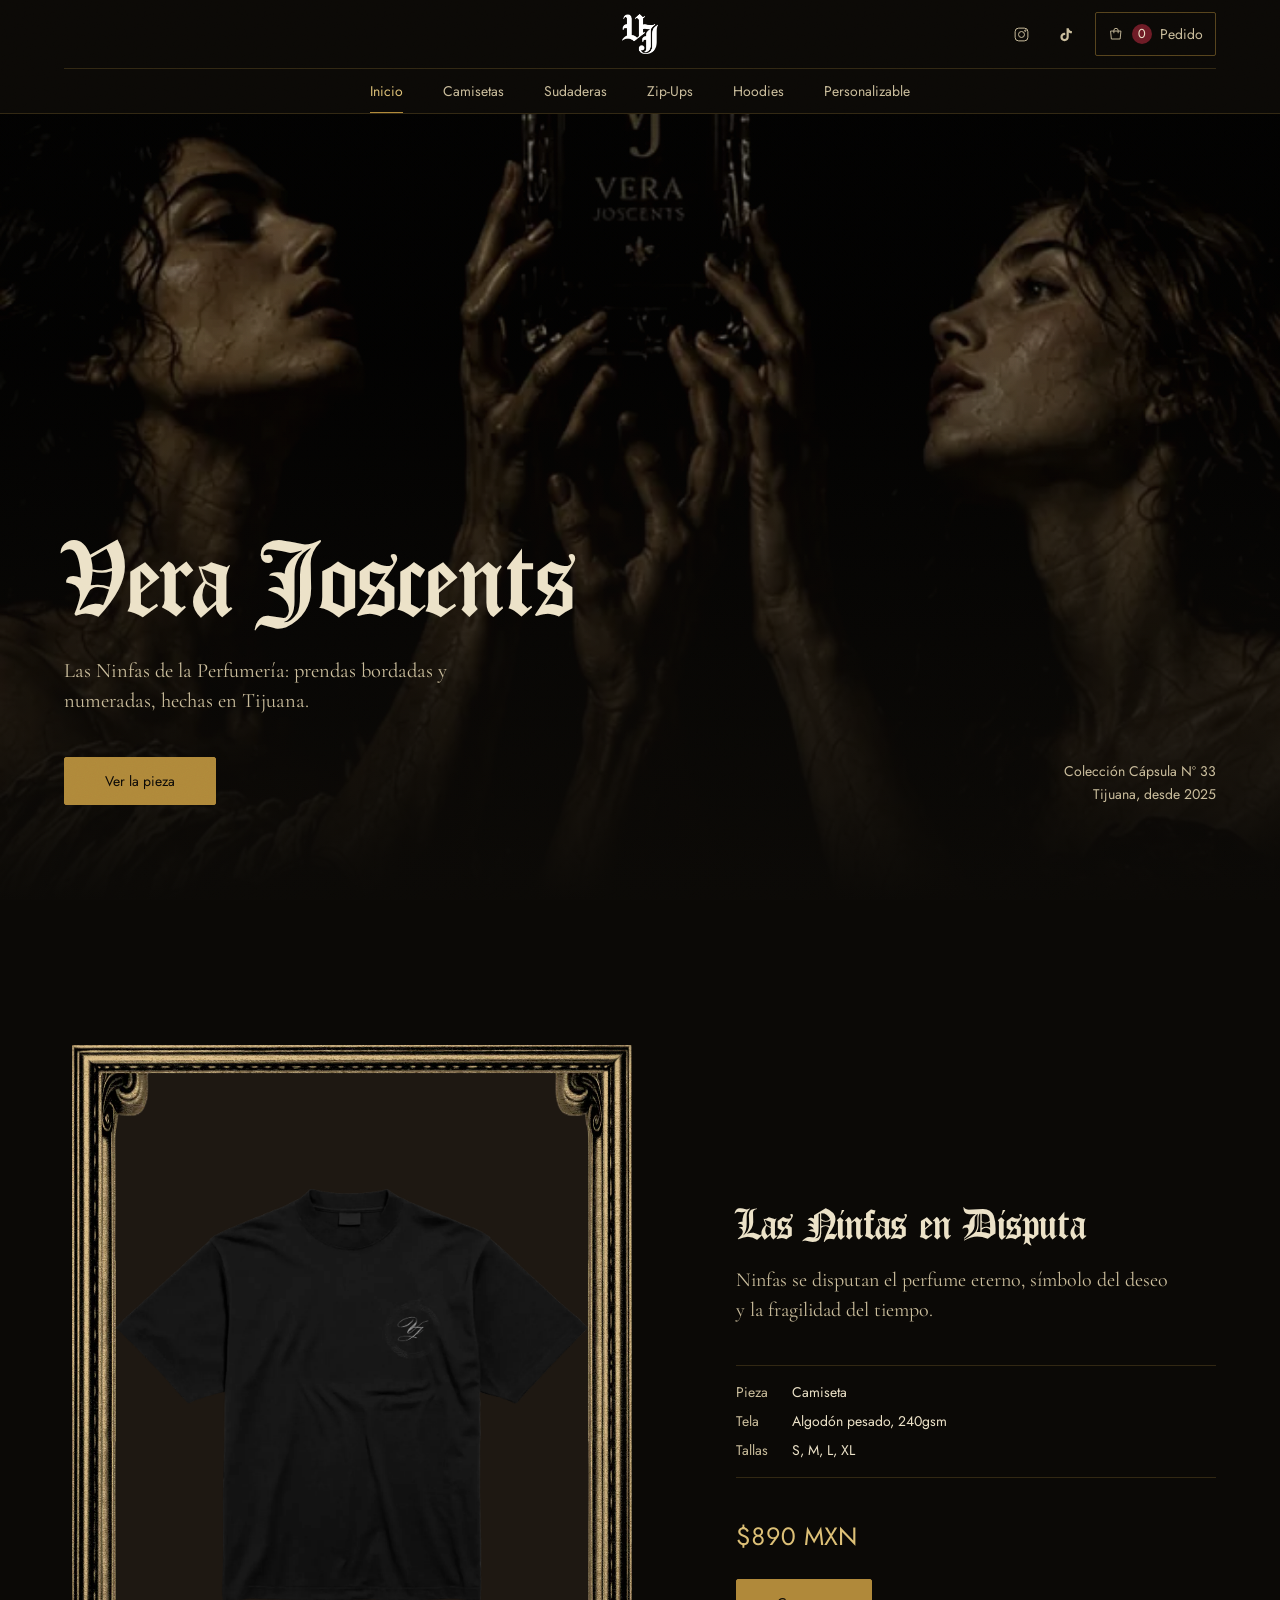
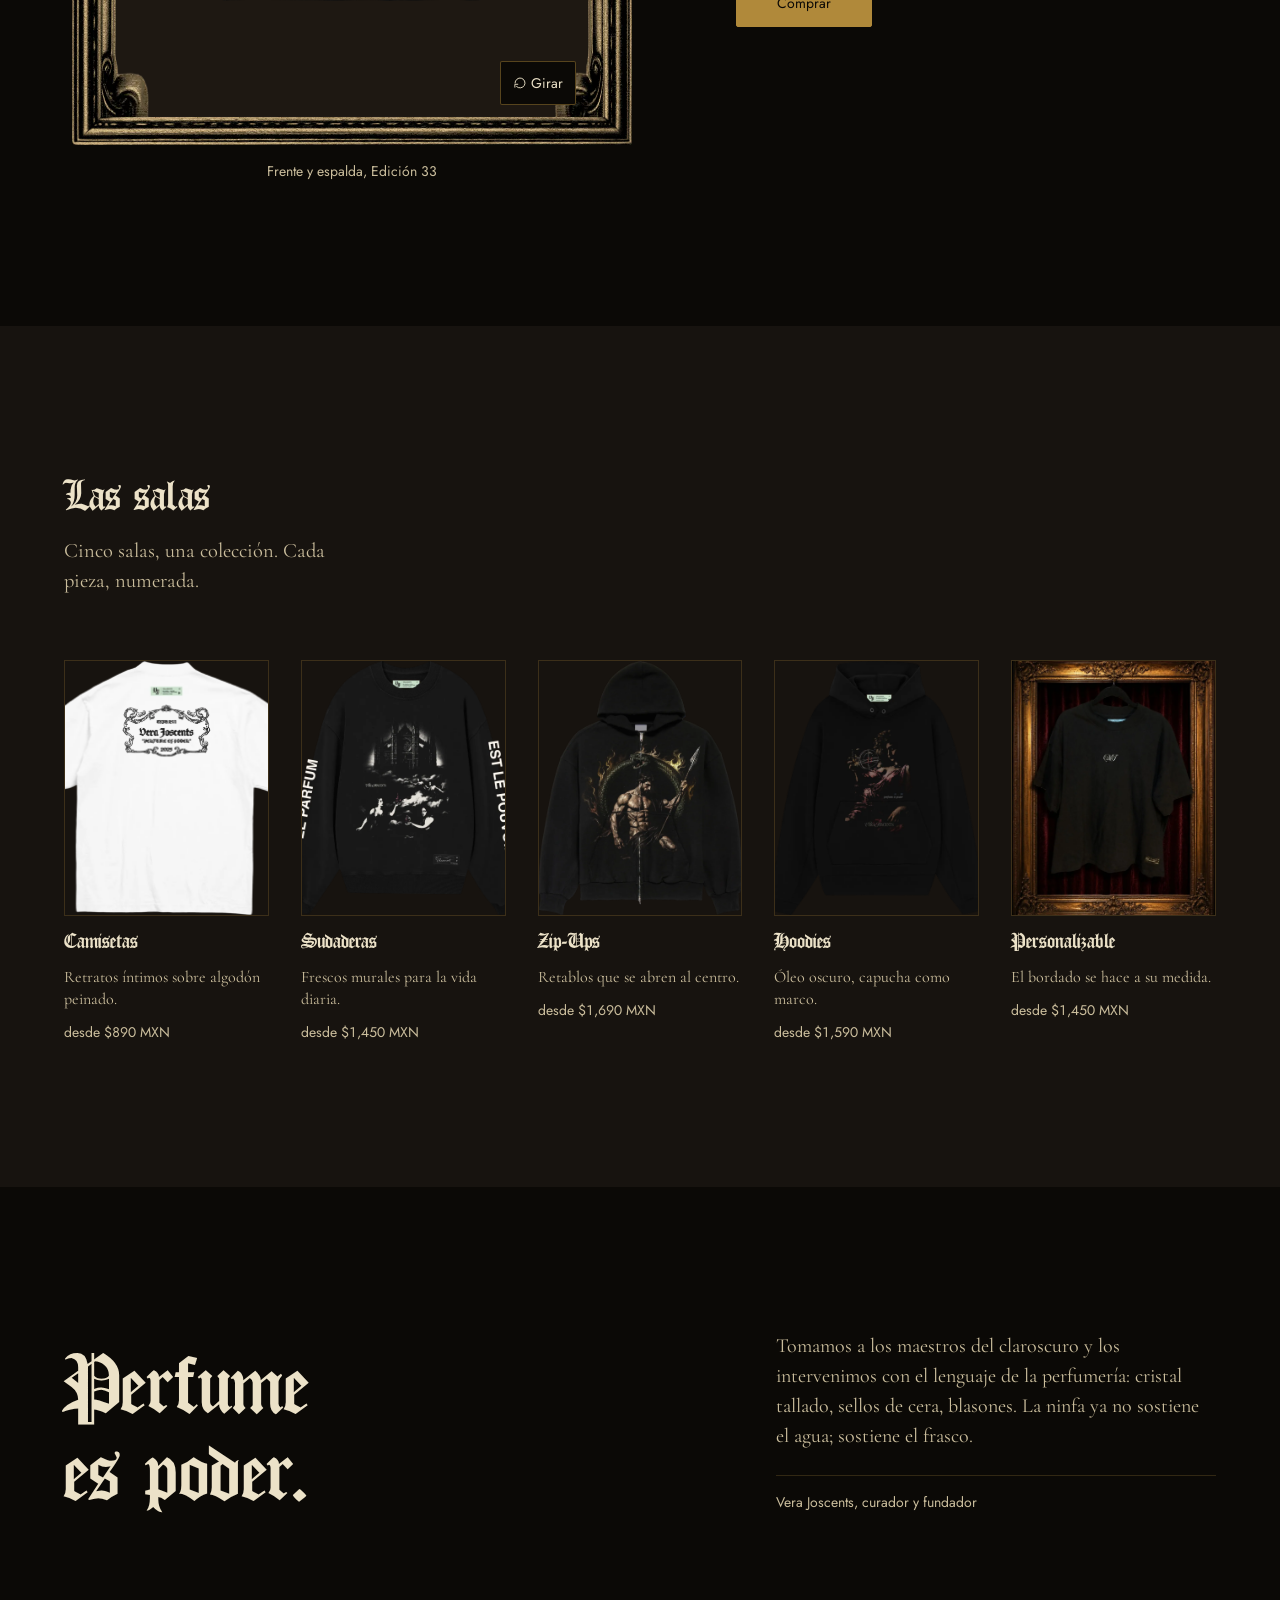
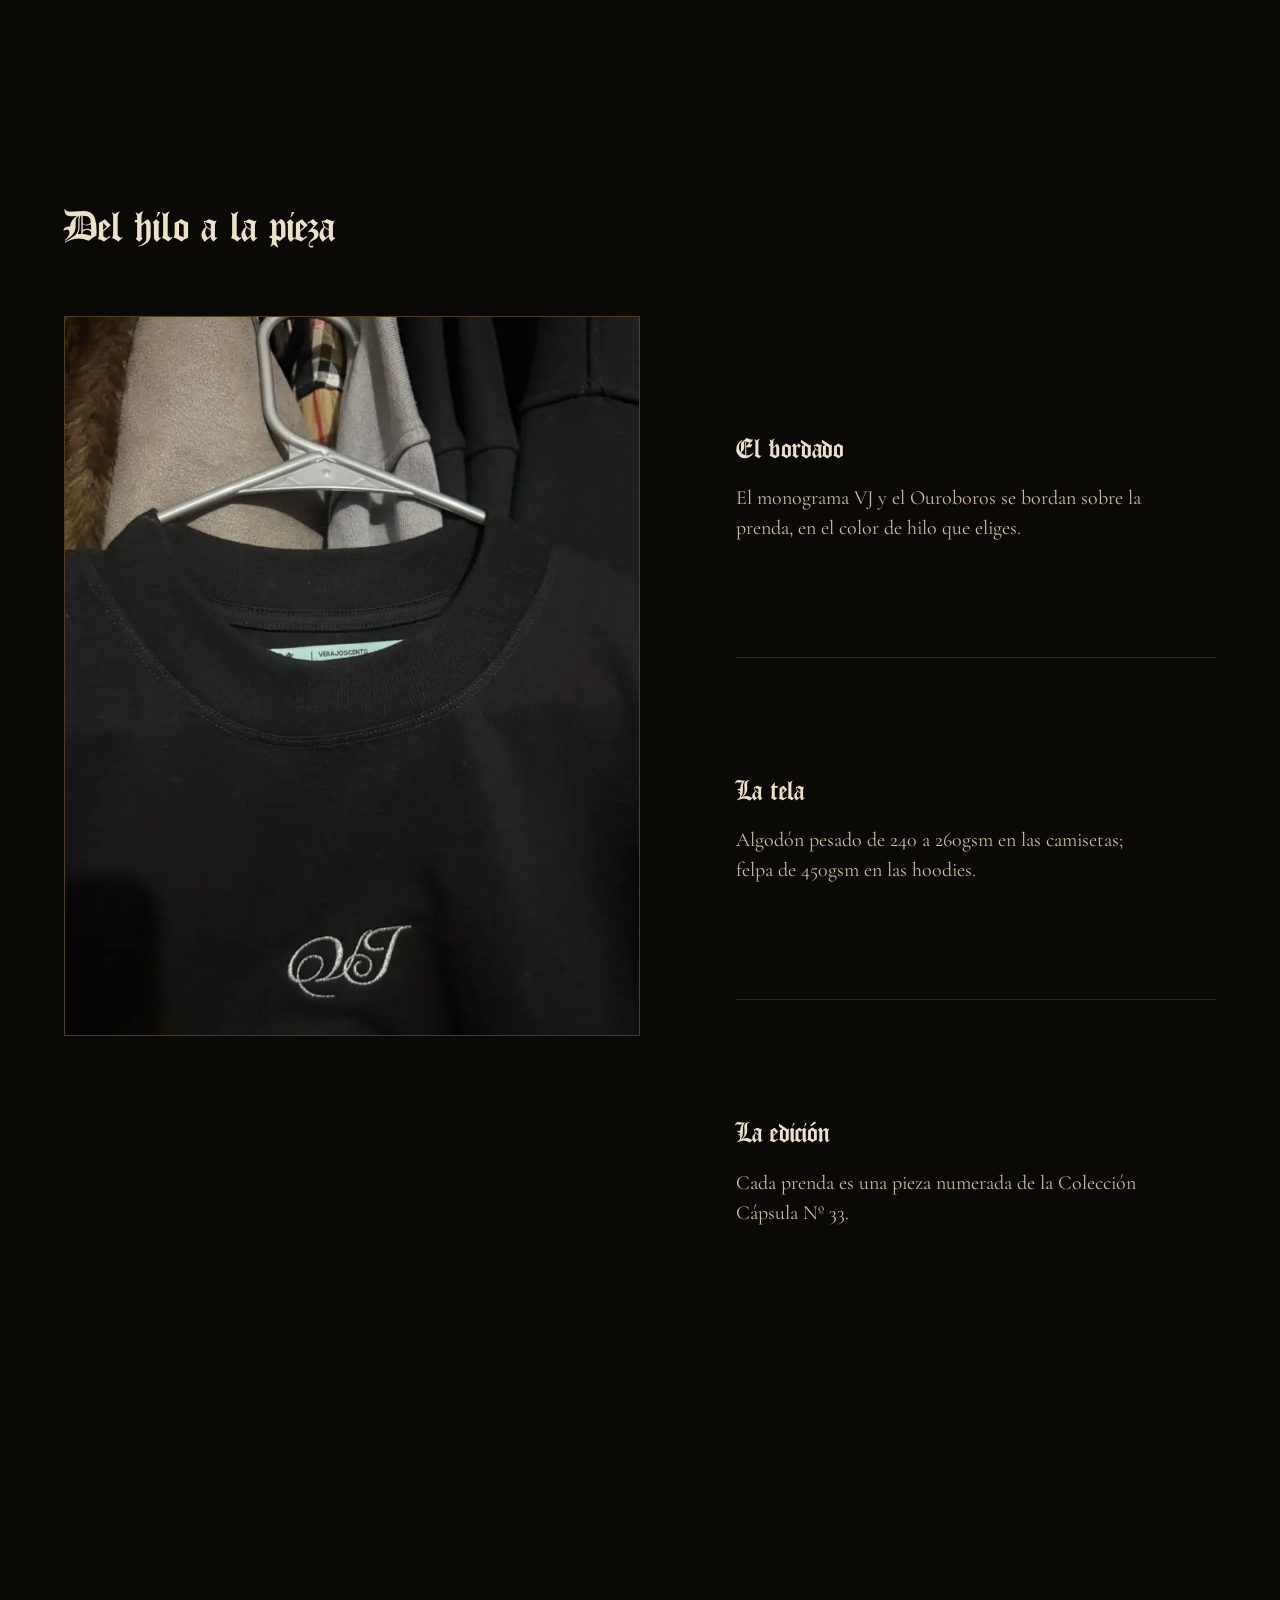
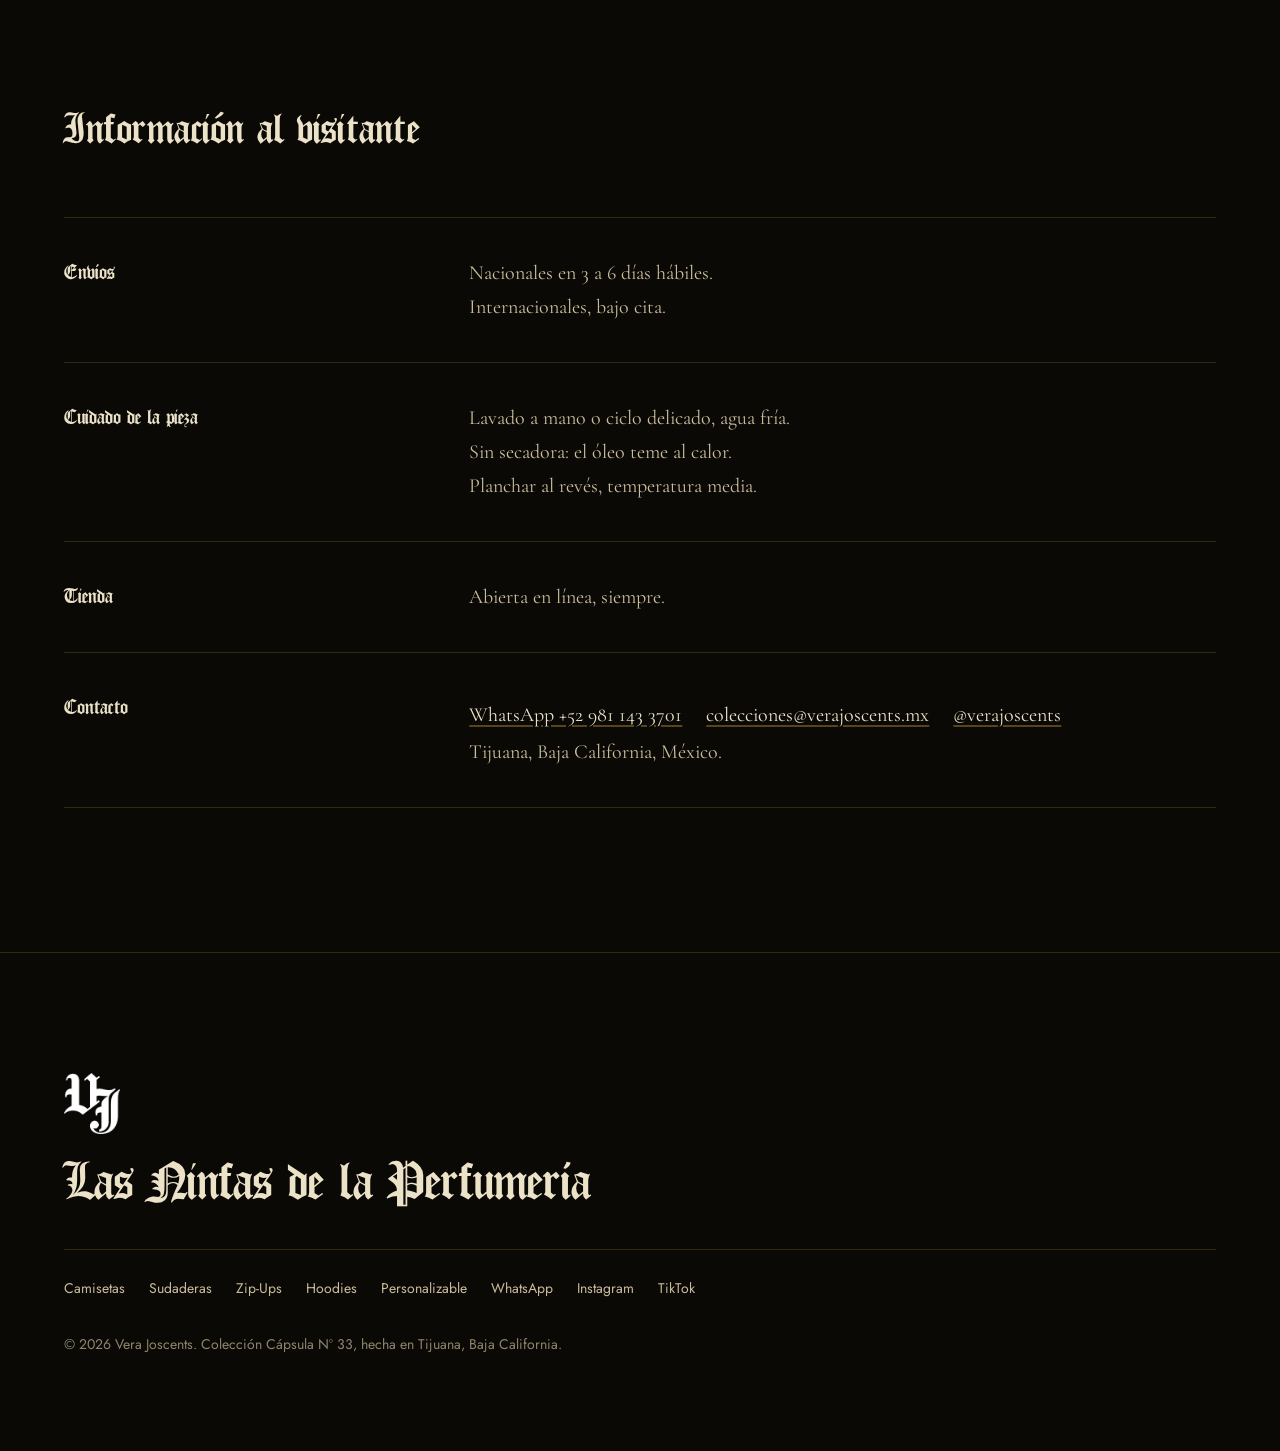
==== commit ed70e82f: "Rediseño con Hallmark: hero cartel, compra directa por WhatsApp, móvil primero Marca conservada (Can" ====
--- a/index.html
+++ b/index.html
@@ -2,12 +2,46 @@
 <html lang="es">
 <head>
 <meta charset="UTF-8">
-<meta name="viewport" content="width=device-width, initial-scale=1.0">
-<title>VERA JOSCENTS — Museo de la Perfumería</title>
+<meta name="viewport" content="width=device-width, initial-scale=1.0, viewport-fit=cover">
+<meta name="theme-color" content="#0b0906">
+<meta name="description" content="Vera Joscents, Las Ninfas de la Perfumería. Colección Cápsula Nº 33: prendas bordadas y numeradas, hechas en Tijuana, Baja California.">
+<meta name="robots" content="index, follow">
+<title>Vera Joscents, Las Ninfas de la Perfumería</title>
+
+<!-- Iconos -->
+<link rel="icon" href="icons/favicon.ico" sizes="any">
+<link rel="icon" type="image/png" sizes="32x32" href="icons/favicon-32.png">
+<link rel="icon" type="image/png" sizes="16x16" href="icons/favicon-16.png">
+<link rel="apple-touch-icon" href="icons/apple-touch-icon.png">
+<meta name="apple-mobile-web-app-title" content="Vera Joscents">
+<meta name="apple-mobile-web-app-status-bar-style" content="black-translucent">
+<meta name="mobile-web-app-capable" content="yes">
+
+<!-- Vista previa al compartir (WhatsApp, Instagram, Facebook)
+     AL PUBLICAR: cambia las 3 rutas de abajo por la URL absoluta del sitio,
+     p. ej. https://verajoscents.mx/images/og-vera-joscents.jpg
+     Los rastreadores de WhatsApp y Facebook no resuelven rutas relativas. -->
+<meta property="og:type" content="website">
+<meta property="og:site_name" content="Vera Joscents">
+<meta property="og:locale" content="es_MX">
+<meta property="og:title" content="Vera Joscents, Las Ninfas de la Perfumería">
+<meta property="og:description" content="Colección Cápsula Nº 33: piezas textiles numeradas, concebidas como galería. Tijuana, México.">
+<meta property="og:image" content="images/og-vera-joscents.jpg">
+<meta property="og:image:width" content="1200">
+<meta property="og:image:height" content="630">
+<meta property="og:image:alt" content="Vera Joscents, Las Ninfas de la Perfumería">
+<meta name="twitter:card" content="summary_large_image">
+<meta name="twitter:title" content="Vera Joscents, Las Ninfas de la Perfumería">
+<meta name="twitter:description" content="Colección Cápsula Nº 33: piezas textiles numeradas, concebidas como galería.">
+<meta name="twitter:image" content="images/og-vera-joscents.jpg">
+
+<!-- Tipografía de marca: se precarga para que el título no parpadee -->
+<link rel="preload" href="fonts/cankama.woff" as="font" type="font/woff" crossorigin>
+<link rel="preload" href="images/fondo-movil-poster.webp" as="image" fetchpriority="high">
 <link rel="preconnect" href="https://fonts.googleapis.com">
 <link rel="preconnect" href="https://fonts.gstatic.com" crossorigin>
-<link href="https://fonts.googleapis.com/css2?family=Jost:wght@400;500;600&family=Cinzel:wght@400;500;600&family=Cormorant+Garamond:ital,wght@0,400;0,500;0,600;1,400;1,500&family=EB+Garamond:ital@0;1&display=swap" rel="stylesheet">
-<link rel="stylesheet" href="style.css">
+<link href="https://fonts.googleapis.com/css2?family=Cormorant+Garamond:ital,wght@0,400;0,500;1,400&family=Jost:wght@400;500&display=swap" rel="stylesheet">
+<link rel="stylesheet" href="style.css?v=5">
 </head>
 <body>
 
@@ -17,8 +51,8 @@
 <!-- ================= NAV ================= -->
 <header class="site-nav" id="siteNav">
   <div class="nav-inner">
-    <a href="#rotonda" class="nav-mark">
-      <img src="images/logob.png" alt="VJ" class="nav-mark-img">
+    <a href="#" data-tab="inicio" class="nav-mark" aria-label="Vera Joscents, inicio">
+      <img src="images/logob.webp" alt="" class="nav-mark-img" width="1103" height="1200" fetchpriority="high" decoding="async">
     </a>
     <nav class="nav-links">
       <a href="#" data-tab="inicio" class="is-active">Inicio</a>
@@ -37,129 +71,197 @@
           <svg viewBox="0 0 24 24" width="17" height="17" fill="currentColor"><path d="M16.6 3c.4 2.4 2 4 4.4 4.2v3.1c-1.5.1-2.9-.4-4.4-1.3v6.6c0 3.4-2.6 5.9-5.9 5.9S4.8 19 4.8 15.6c0-3.3 2.6-5.9 5.9-5.9.3 0 .6 0 .9.1v3.2c-.3-.1-.6-.2-.9-.2-1.5 0-2.7 1.2-2.7 2.8s1.2 2.8 2.7 2.8 2.8-1.2 2.8-2.8V3h3.1z"/></svg>
         </a>
       </div>
-      <button class="nav-cart" aria-label="Adquisiciones">
+      <button class="nav-cart" aria-label="Ver tu pedido">
+        <svg class="cart-icon" viewBox="0 0 24 24" width="16" height="16" fill="none" stroke="currentColor" stroke-width="1.4" stroke-linecap="square" aria-hidden="true"><path d="M4.6 7.6h14.8l-1.2 11.9H5.8z"/><path d="M8.8 10.1V6.7a3.2 3.2 0 0 1 6.4 0v3.4"/></svg>
         <span class="cart-count">0</span>
-        <span class="cart-label">Adquisiciones</span>
+        <span class="cart-label">Pedido</span>
       </button>
+      <button class="nav-burger" id="navBurger" type="button"
+              aria-label="Abrir el recorrido" aria-expanded="false" aria-controls="navMenu">
+        <span class="burger-bar"></span>
+        <span class="burger-bar"></span>
+        <span class="burger-bar"></span>
+      </button>
     </div>
   </div>
 </header>
+
+<!-- ================= RECORRIDO MÓVIL ================= -->
+<div class="nav-menu" id="navMenu" aria-hidden="true">
+  <div class="nav-menu-inner">
+    <nav class="nav-menu-list" aria-label="Salas del museo">
+      <a href="#" data-tab="inicio">
+        <span class="nm-name">Inicio</span>
+        <span class="nm-desc">La colección 33</span>
+      </a>
+      <a href="#" data-tab="camisetas">
+        <span class="nm-name">Camisetas</span>
+        <span class="nm-desc">Retratos sobre algodón</span>
+      </a>
+      <a href="#" data-tab="sudaderas">
+        <span class="nm-name">Sudaderas</span>
+        <span class="nm-desc">Frescos murales</span>
+      </a>
+      <a href="#" data-tab="zip">
+        <span class="nm-name">Zip-Ups</span>
+        <span class="nm-desc">Retablos abiertos</span>
+      </a>
+      <a href="#" data-tab="hoodies">
+        <span class="nm-name">Hoodies</span>
+        <span class="nm-desc">Óleo oscuro</span>
+      </a>
+      <a href="#" data-tab="personalizable">
+        <span class="nm-name">Personalizable</span>
+        <span class="nm-desc">Bordado a medida</span>
+      </a>
+    </nav>
+    <div class="nav-menu-foot">
+      <a href="https://www.instagram.com/verajoscents/" target="_blank" rel="noopener">Instagram</a>
+      <a href="https://www.tiktok.com/@verajoscentstj" target="_blank" rel="noopener">TikTok</a>
+      <a href="https://wa.me/529811433701" target="_blank" rel="noopener">WhatsApp</a>
+    </div>
+  </div>
+</div>
 
 <!-- ================= ROTONDA / HERO ================= -->
 <div class="tab-panel is-active" id="tab-inicio" data-tab-panel="inicio">
-<section class="rotonda" id="rotonda">
+<section class="rotonda" id="rotonda" aria-labelledby="rotonda-t">
   <div class="rotonda-canvas" aria-hidden="true">
-    <video autoplay muted loop playsinline poster="images/fondo-movil-poster.png">
-      <source src="images/fondo-movil.mp4" type="video/mp4">
-    </video>
-  </div>
-  <div class="rotonda-vignette"></div>
-  <div class="rotonda-frame-lines"></div>
-
-  <p class="eyebrow rotonda-eyebrow">Museo Permanente — Sala de Fundación</p>
-
-  <div class="rotonda-emblem">
-    <img src="images/logob.png" alt="Emblema Vera Joscents" class="rotonda-ouroboros">
-  </div>
-
-  <h1 class="rotonda-title">
-    <span>Vera</span>
-    <span>Joscents</span>
-  </h1>
-
-  <p class="rotonda-sub">Las Ninfas de la Perfumería</p>
-
-  <p class="rotonda-desc">
-    Una colección textil concebida como galería. Cada prenda es un lienzo restaurado del Barroco
-    donde el óleo se disuelve en esencia — la ninfa ya no sostiene el agua, sostiene el frasco.
-    <em>Del frasco a la tela, la fragancia toma forma.</em>
-  </p>
-
-  <div class="rotonda-plaque">
-    <span>Colección Cápsula Nº 33</span>
-    <span class="dot">·</span>
-    <span>Tijuana, MX</span>
-    <span class="dot">·</span>
-    <span>Est. 2025</span>
-  </div>
-
-  <a href="#concepto" class="rotonda-scroll" aria-label="Descender a la galería">
-    <span class="scroll-line"></span>
-    <span>Descender a la Galería</span>
-  </a>
-</section>
-<section class="concepto" id="concepto">
-  <img src="images/ninfasmojadas.png" class="concepto-nymph" alt="" aria-hidden="true">
-  <div class="concepto-inner">
-    <div class="concepto-text">
-      <p class="eyebrow">Cédula curatorial · 01</p>
-      <h2 class="concepto-title">Perfume es Poder</h2>
-      <p class="concepto-body">
-        Vera Joscents nace de una obsesión: convertir el ritual del perfume en un acto de devoción
-        visual. Tomamos las composiciones de los grandes maestros del claroscuro —figuras suspendidas
-        entre la sombra y la revelación— y las intervenimos con el lenguaje de la perfumería
-        contemporánea: cristal tallado, miras de precisión, sellos de cera, blasones.
-      </p>
-      <p class="concepto-body">
-        El resultado son <strong>las ninfas</strong>: guardianas textiles que no cargan cántaros de agua,
-        sino esencias. Cada prenda es una pieza numerada, exhibida —no simplemente vendida— dentro
-        de esta sala.
-      </p>
-      <div class="concepto-signature">
-        <span class="sig-line">Vera Joscents</span>
-        <span class="sig-role">Curador &amp; Fundador</span>
-      </div>
-    </div>
-
-    <div class="concepto-frame">
-      <div class="frame-ornate">
-        <img src="images/hoodienegra.png" alt="Detalle — Hoodie Vera Joscents, San Sebastián con la mira" class="frame-img">
-        <div class="corner corner-tl"></div>
-        <div class="corner corner-tr"></div>
-        <div class="corner corner-bl"></div>
-        <div class="corner corner-br"></div>
-      </div>
-      <p class="frame-caption">Fig. 1 — <em>Estudio para "La Mira", detalle de manga.</em> Colección 33.</p>
-    </div>
-  </div>
-</section>
-<section class="salas-index" id="salas">
-  <p class="eyebrow center">Recorrido sugerido</p>
-  <h2 class="salas-title">Las Salas</h2>
-  <div class="salas-grid">
-    <a href="#" data-tab="camisetas" class="sala-card">
-      <span class="sala-num">Sala I</span>
-      <span class="sala-name">Camisetas</span>
-      <span class="sala-desc">Retratos íntimos sobre algodón peinado.</span>
-    </a>
-    <a href="#" data-tab="sudaderas" class="sala-card">
-      <span class="sala-num">Sala II</span>
-      <span class="sala-name">Sudaderas</span>
-      <span class="sala-desc">Frescos murales para la vida diaria.</span>
-    </a>
-    <a href="#" data-tab="zip" class="sala-card">
-      <span class="sala-num">Sala III</span>
-      <span class="sala-name">Zip-Ups</span>
-      <span class="sala-desc">Retablos que se abren al centro.</span>
-    </a>
-    <a href="#" data-tab="hoodies" class="sala-card">
-      <span class="sala-num">Sala IV</span>
-      <span class="sala-name">Hoodies</span>
-      <span class="sala-desc">Óleo oscuro, capucha como marco.</span>
-    </a>
-    <a href="#" data-tab="personalizable" class="sala-card">
-      <span class="sala-num">Sala V</span>
-      <span class="sala-name">Personalizable</span>
-      <span class="sala-desc">El bordado se hace a su medida.</span>
-    </a>
-  </div>
-</section>
+    <video muted loop playsinline preload="none"
+           poster="images/fondo-movil-poster.webp"
+           data-src="images/fondo-movil.mp4"></video>
+  </div>
+  <div class="container rotonda-plate">
+    <div>
+      <h1 class="rotonda-title" id="rotonda-t">Vera Joscents</h1>
+      <p class="rotonda-lead">Las Ninfas de la Perfumería: prendas bordadas y numeradas, hechas en Tijuana.</p>
+      <div class="rotonda-actions">
+        <a href="#oferta" class="btn">Ver la pieza</a>
+      </div>
+    </div>
+    <p class="plate-caption">Colección Cápsula Nº 33<br>Tijuana, desde 2025</p>
+  </div>
+</section>
+
+<section class="section" id="oferta" aria-labelledby="oferta-t">
+  <div class="container offer">
+    <figure class="offer-figure">
+      <div class="frame-ornate frame-toggle">
+        <img src="images/bfronty.webp" alt="Las Ninfas en Disputa, camiseta negra, frente con el sello Ouroboros" class="frame-img is-active" width="1200" height="1049" loading="lazy" decoding="async">
+        <img src="images/bbacky.webp" alt="Las Ninfas en Disputa, camiseta negra, espalda con la pintura de las ninfas" class="frame-img" width="1200" height="1059" loading="lazy" decoding="async">
+        <button class="frame-flip" type="button" aria-label="Ver el reverso de la pieza">
+            <svg viewBox="0 0 24 24" width="14" height="14" fill="none" stroke="currentColor" stroke-width="1.6" stroke-linecap="round" aria-hidden="true"><path d="M3.5 12a8.5 8.5 0 1 1 2.6 6.1"/><path d="M3.2 19.2v-5h5"/></svg>
+            <span>Girar</span>
+          </button>
+      </div>
+      <figcaption>Frente y espalda, Edición 33</figcaption>
+    </figure>
+    <div>
+      <h2 class="offer-name" id="oferta-t">Las Ninfas en Disputa</h2>
+      <p class="offer-note">Ninfas se disputan el perfume eterno, símbolo del deseo y la fragilidad del tiempo.</p>
+      <dl class="offer-facts">
+        <dt>Pieza</dt><dd>Camiseta</dd>
+        <dt>Tela</dt><dd>Algodón pesado, 240gsm</dd>
+        <dt>Tallas</dt><dd>S, M, L, XL</dd>
+      </dl>
+      <p class="offer-price">$890 MXN</p>
+      <button class="placard-cta" type="button" data-title="Las Ninfas en Disputa" data-meta="Camiseta, algodón pesado 240gsm" data-price="890" data-image="images/bfronty.webp">Comprar</button>
+    </div>
+  </div>
+</section>
+
+<section class="section section--paper2" id="salas" aria-labelledby="salas-t">
+  <div class="container">
+    <div class="head-block">
+      <h2 id="salas-t">Las salas</h2>
+      <p class="lead">Cinco salas, una colección. Cada pieza, numerada.</p>
+    </div>
+    <div class="rail" role="list">
+      <a href="#" data-tab="camisetas" class="rail-item">
+        <span class="rail-shot"><img src="images/ornamentthisrt1.webp" alt="" width="1200" height="1029" loading="lazy" decoding="async"></span>
+        <span class="rail-name">Camisetas</span>
+        <span class="rail-desc">Retratos íntimos sobre algodón peinado.</span>
+        <span class="rail-from">desde $890 MXN</span>
+      </a>
+      <a href="#" data-tab="sudaderas" class="rail-item">
+        <span class="rail-shot"><img src="images/sueterfront.webp" alt="" width="1088" height="1200" loading="lazy" decoding="async"></span>
+        <span class="rail-name">Sudaderas</span>
+        <span class="rail-desc">Frescos murales para la vida diaria.</span>
+        <span class="rail-from">desde $1,450 MXN</span>
+      </a>
+      <a href="#" data-tab="zip" class="rail-item">
+        <span class="rail-shot"><img src="images/ouroboros1.webp" alt="" width="965" height="1200" loading="lazy" decoding="async"></span>
+        <span class="rail-name">Zip-Ups</span>
+        <span class="rail-desc">Retablos que se abren al centro.</span>
+        <span class="rail-from">desde $1,690 MXN</span>
+      </a>
+      <a href="#" data-tab="hoodies" class="rail-item">
+        <span class="rail-shot"><img src="images/hoodienegra.webp" alt="" width="993" height="1200" loading="lazy" decoding="async"></span>
+        <span class="rail-name">Hoodies</span>
+        <span class="rail-desc">Óleo oscuro, capucha como marco.</span>
+        <span class="rail-from">desde $1,590 MXN</span>
+      </a>
+      <a href="#" data-tab="personalizable" class="rail-item">
+        <span class="rail-shot"><img src="images/config-blanco.webp" alt="" width="900" height="1178" loading="lazy" decoding="async"></span>
+        <span class="rail-name">Personalizable</span>
+        <span class="rail-desc">El bordado se hace a su medida.</span>
+        <span class="rail-from">desde $1,450 MXN</span>
+      </a>
+    </div>
+  </div>
+</section>
+
+<section class="section" id="concepto" aria-labelledby="concepto-t">
+  <div class="container statement-wrap">
+    <h2 class="statement" id="concepto-t">Perfume es poder.</h2>
+    <div>
+      <p class="statement-body">Tomamos a los maestros del claroscuro y los intervenimos con el lenguaje de la perfumería: cristal tallado, sellos de cera, blasones. La ninfa ya no sostiene el agua; sostiene el frasco.</p>
+      <p class="statement-sign">Vera Joscents, curador y fundador</p>
+    </div>
+  </div>
+</section>
+
+<section class="section" id="hechura" aria-labelledby="hechura-t">
+  <div class="container">
+    <div class="head-block"><h2 id="hechura-t">Del hilo a la pieza</h2></div>
+    <div class="pinned">
+      <div class="pinned-visual" aria-hidden="true">
+        <img src="images/config-real-4.webp" alt="" class="is-active" width="689" height="900" loading="lazy" decoding="async">
+        <img src="images/elemental-extra/extra-1.webp" alt="" width="702" height="900" loading="lazy" decoding="async">
+        <img src="images/elemental-extra/extra-4.webp" alt="" width="900" height="741" loading="lazy" decoding="async">
+      </div>
+      <div class="pinned-panels">
+        <article class="pinned-panel">
+          <img src="images/config-real-4.webp" alt="El monograma VJ dentro del Ouroboros, bordado en hilo dorado y plata" width="689" height="900" loading="lazy" decoding="async">
+          <h3>El bordado</h3>
+          <p>El monograma VJ y el Ouroboros se bordan sobre la prenda, en el color de hilo que eliges.</p>
+        </article>
+        <article class="pinned-panel">
+          <img src="images/elemental-extra/extra-1.webp" alt="Camiseta negra en gancho, con el monograma VJ bordado al pecho" width="702" height="900" loading="lazy" decoding="async">
+          <h3>La tela</h3>
+          <p>Algodón pesado de 240 a 260gsm en las camisetas; felpa de 450gsm en las hoodies.</p>
+        </article>
+        <article class="pinned-panel">
+          <img src="images/elemental-extra/extra-4.webp" alt="Etiqueta tejida: V.Joscents, 33, Perfume es poder, desde 2025" width="900" height="741" loading="lazy" decoding="async">
+          <h3>La edición</h3>
+          <p>Cada prenda es una pieza numerada de la Colección Cápsula Nº 33.</p>
+        </article>
+      </div>
+    </div>
+  </div>
+</section>
+
+<div class="buy-bar" aria-label="Compra rápida">
+  <div class="container buy-bar-inner">
+    <p class="buy-bar-what"><span class="buy-bar-name">Las Ninfas en Disputa</span><span class="buy-bar-price">$890 MXN</span></p>
+    <button class="placard-cta" type="button" data-title="Las Ninfas en Disputa" data-meta="Camiseta, algodón pesado 240gsm" data-price="890" data-image="images/bfronty.webp">Comprar</button>
+  </div>
+</div>
 </div>
 
 <div class="tab-panel" id="tab-camisetas" data-tab-panel="camisetas">
 <section class="sala" id="sala-camisetas">
   <div class="sala-header">
-    <span class="sala-header-num">Sala I</span>
     <h2 class="sala-header-title">Camisetas</h2>
     <p class="sala-header-desc">Piezas de una sola capa. El lienzo más próximo a la piel.</p>
   </div>
@@ -170,27 +272,26 @@
     <article class="obra" data-price="890">
       <div class="obra-wall">
         <div class="frame-ornate frame-toggle">
-          <img src="images/bfronty.png" alt="Camiseta Vera Joscents, vista frontal, sello ouroboros" class="frame-img is-active" data-view="front">
-          <img src="images/bbacky.png" alt="Camiseta Vera Joscents, vista posterior, Las Ninfas en Disputa" class="frame-img" data-view="back">
-          <div class="corner corner-tl"></div>
-          <div class="corner corner-tr"></div>
-          <div class="corner corner-bl"></div>
-          <div class="corner corner-br"></div>
-          <button class="frame-flip" type="button" aria-label="Girar la pieza">⟲ Girar</button>
+          <img data-src="images/bfronty.webp" alt="Camiseta Vera Joscents, vista frontal, sello ouroboros" class="frame-img is-active" data-view="front" width="1200" height="1049" loading="lazy" decoding="async">
+          <img data-src="images/bbacky.webp" alt="Camiseta Vera Joscents, vista posterior, Las Ninfas en Disputa" class="frame-img" data-view="back" width="1200" height="1059" loading="lazy" decoding="async">
+          <button class="frame-flip" type="button" aria-label="Ver el reverso de la pieza">
+            <svg viewBox="0 0 24 24" width="13" height="13" fill="none" stroke="currentColor" stroke-width="1.6" stroke-linecap="round" aria-hidden="true"><path d="M3.5 12a8.5 8.5 0 1 1 2.6 6.1"/><path d="M3.2 19.2v-5h5"/></svg>
+            <span>Girar</span>
+          </button>
         </div>
       </div>
       <div class="placard">
-        <p class="placard-title">"Las Ninfas en Disputa"</p>
-        <p class="placard-meta">Camiseta · Algodón pesado 240gsm</p>
+        <p class="placard-title">“Las Ninfas en Disputa”</p>
+        <p class="placard-meta">Camiseta, Algodón pesado 240gsm</p>
         <p class="placard-desc">
           Ninfas se disputan el perfume eterno, símbolo del deseo y la fragilidad del tiempo.
           El aroma se derrama como promesa efímera mientras la belleza se congela en el instante.
         </p>
         <div class="placard-row">
-          <span class="placard-ed">Ed. 33 · MX</span>
+          <span class="placard-ed">Edición 33</span>
           <span class="placard-price">$890 MXN</span>
         </div>
-        <button class="placard-cta" data-title="Las Ninfas en Disputa" data-meta="Camiseta &middot; Algod&oacute;n pesado 240gsm" data-price="890" data-image="images/bfronty.png">Adquirir la pieza</button>
+        <button class="placard-cta" data-title="Las Ninfas en Disputa" data-meta="Camiseta &middot; Algod&oacute;n pesado 240gsm" data-price="890" data-image="images/bfronty.webp">Comprar</button>
       </div>
     </article>
 
@@ -198,151 +299,147 @@
     <article class="obra" data-price="890">
       <div class="obra-wall obra-wall--light">
         <div class="frame-ornate">
-          <img src="images/ornamentthisrt1.png" alt="Camiseta blanca Vera Joscents, escudo ornamental Tijuana" class="frame-img">
-          <div class="corner corner-tl"></div>
-          <div class="corner corner-tr"></div>
-          <div class="corner corner-bl"></div>
-          <div class="corner corner-br"></div>
+          <img data-src="images/ornamentthisrt1.webp" alt="Camiseta blanca Vera Joscents, escudo ornamental Tijuana" class="frame-img" width="1200" height="1029" loading="lazy" decoding="async">
         </div>
       </div>
       <div class="placard">
-        <p class="placard-title">"Blasón de Tijuana"</p>
-        <p class="placard-meta">Camiseta · Algodón peinado, blanco marfil</p>
+        <p class="placard-title">“Blasón de Tijuana”</p>
+        <p class="placard-meta">Camiseta, Algodón peinado, blanco marfil</p>
         <p class="placard-desc">
           El escudo de la casa, grabado a la manera de un exlibris del siglo XVII.
           Declaración de origen: perfume es poder desde 2025.
         </p>
         <div class="placard-row">
-          <span class="placard-ed">Ed. 33 · MX</span>
+          <span class="placard-ed">Edición 33</span>
           <span class="placard-price">$890 MXN</span>
         </div>
-        <button class="placard-cta" data-title="Blas&oacute;n de Tijuana" data-meta="Camiseta &middot; Algod&oacute;n peinado, blanco marfil" data-price="890" data-image="images/ornamentthisrt1.png">Adquirir la pieza</button>
+        <button class="placard-cta" data-title="Blas&oacute;n de Tijuana" data-meta="Camiseta &middot; Algod&oacute;n peinado, blanco marfil" data-price="890" data-image="images/ornamentthisrt1.webp">Comprar</button>
       </div>
     </article>
 
     <article class="obra" data-price="1850">
       <div class="obra-wall-clean">
-        <img id="selloRojoMainImg" src="images/crest-clean/sello-rojo-tee.jpg" alt="El Sello Íntimo, camiseta negra, bordado al pecho" class="gallery-main-img">
+        <img id="selloRojoMainImg" data-src="images/crest-clean/sello-rojo-tee.webp" alt="El Sello Íntimo, camiseta negra, bordado al pecho" class="gallery-main-img" width="960" height="1200" loading="lazy" decoding="async">
       </div>
       <div class="placard">
-        <p class="placard-title">"El Sello Íntimo"</p>
-        <p class="placard-meta">Camiseta · Algodón pesado 260gsm</p>
-        <p class="placard-desc">
-          El Ouroboros bordado al pecho — la misma guardia, en formato íntimo. El bordado puede
+        <p class="placard-title">“El Sello Íntimo”</p>
+        <p class="placard-meta">Camiseta, Algodón pesado 260gsm</p>
+        <p class="placard-desc">
+          El Ouroboros bordado al pecho, la misma guardia, en formato íntimo. El bordado puede
           colocarse del lado del pecho o centrado en medio, según la variante elegida.
         </p>
 
         <div class="config-field">
-          <span class="config-field-label">Variantes — <em id="selloRojoVariantName">Rojo</em></span>
+          <span class="config-field-label">Variantes: <em id="selloRojoVariantName">Rojo</em></span>
           <div class="config-fabrics" id="selloRojoVariants">
-            <button class="fabric-btn is-selected" type="button" data-name="Rojo" data-image="images/crest-clean/sello-rojo-tee.jpg">Rojo</button>
-            <button class="fabric-btn" type="button" data-name="Bicolor" data-image="images/crest-clean/sello-bicolor-tee.jpg">Bicolor</button>
-            <button class="fabric-btn" type="button" data-name="Tono sobre tono" data-image="images/crest-clean/sello-tono-tee.jpg">Tono sobre tono</button>
+            <button class="fabric-btn is-selected" type="button" data-name="Rojo" data-image="images/crest-clean/sello-rojo-tee.webp">Rojo</button>
+            <button class="fabric-btn" type="button" data-name="Bicolor" data-image="images/crest-clean/sello-bicolor-tee.webp">Bicolor</button>
+            <button class="fabric-btn" type="button" data-name="Tono sobre tono" data-image="images/crest-clean/sello-tono-tee.webp">Tono sobre tono</button>
           </div>
         </div>
 
         <div class="obra-gallery">
           <button class="config-gallery-toggle" type="button" aria-expanded="false">
-            <span>Fotografías reales de la confección</span>
-            <span class="config-gallery-arrow">▾</span>
+            <span>Fotos de la confección</span>
+            <span class="config-gallery-arrow" aria-hidden="true"><svg viewBox="0 0 24 24" width="11" height="11" fill="none" stroke="currentColor" stroke-width="1.8" stroke-linecap="round" stroke-linejoin="round"><path d="M5 9l7 7 7-7"/></svg></span>
           </button>
           <div class="config-gallery-body">
             <div class="config-gallery-row" id="selloRojoGalleryRow">
-              <img src="images/crest/sello-rojo-2.jpg" data-variant="Rojo" alt="Fotografía real — El Sello Íntimo, Rojo, detalle 2">
-              <img src="images/crest/sello-rojo-3.jpg" data-variant="Rojo" alt="Fotografía real — El Sello Íntimo, Rojo, detalle 3">
-              <img src="images/crest/sello-rojo-4.jpg" data-variant="Rojo" alt="Fotografía real — El Sello Íntimo, Rojo, detalle 4">
-              <img src="images/crest/sello-rojo-5.jpg" data-variant="Rojo" alt="Fotografía real — El Sello Íntimo, Rojo, detalle 5">
-              <img src="images/crest/sello-rojo-7.jpg" data-variant="Rojo" alt="Fotografía real — El Sello Íntimo, Rojo, detalle 7">
-              <img src="images/crest/sello-rojo-10.jpg" data-variant="Rojo" alt="Fotografía real — El Sello Íntimo, Rojo, detalle 10">
-              <img src="images/crest/sello-bicolor-tee-1.jpg" data-variant="Bicolor" class="is-hidden" alt="Fotografía real — El Sello Íntimo, Bicolor, detalle 1">
-              <img src="images/crest/sello-bicolor-tee-2.jpg" data-variant="Bicolor" class="is-hidden" alt="Fotografía real — El Sello Íntimo, Bicolor, detalle 2">
-              <img src="images/crest/sello-bicolor-tee-3.jpg" data-variant="Bicolor" class="is-hidden" alt="Fotografía real — El Sello Íntimo, Bicolor, detalle 3">
+              <img data-src="images/crest/sello-rojo-2.webp" data-variant="Rojo" alt="Fotografía real, El Sello Íntimo, Rojo, detalle 2" width="705" height="900" loading="lazy" decoding="async">
+              <img data-src="images/crest/sello-rojo-3.webp" data-variant="Rojo" alt="Fotografía real, El Sello Íntimo, Rojo, detalle 3" width="692" height="900" loading="lazy" decoding="async">
+              <img data-src="images/crest/sello-rojo-4.webp" data-variant="Rojo" alt="Fotografía real, El Sello Íntimo, Rojo, detalle 4" width="701" height="900" loading="lazy" decoding="async">
+              <img data-src="images/crest/sello-rojo-5.webp" data-variant="Rojo" alt="Fotografía real, El Sello Íntimo, Rojo, detalle 5" width="743" height="900" loading="lazy" decoding="async">
+              <img data-src="images/crest/sello-rojo-7.webp" data-variant="Rojo" alt="Fotografía real, El Sello Íntimo, Rojo, detalle 7" width="720" height="900" loading="lazy" decoding="async">
+              <img data-src="images/crest/sello-rojo-10.webp" data-variant="Rojo" alt="Fotografía real, El Sello Íntimo, Rojo, detalle 10" width="677" height="900" loading="lazy" decoding="async">
+              <img data-src="images/crest/sello-bicolor-tee-1.webp" data-variant="Bicolor" class="is-hidden" alt="Fotografía real, El Sello Íntimo, Bicolor, detalle 1" width="687" height="900" loading="lazy" decoding="async">
+              <img data-src="images/crest/sello-bicolor-tee-2.webp" data-variant="Bicolor" class="is-hidden" alt="Fotografía real, El Sello Íntimo, Bicolor, detalle 2" width="720" height="900" loading="lazy" decoding="async">
+              <img data-src="images/crest/sello-bicolor-tee-3.webp" data-variant="Bicolor" class="is-hidden" alt="Fotografía real, El Sello Íntimo, Bicolor, detalle 3" width="720" height="900" loading="lazy" decoding="async">
             </div>
           </div>
         </div>
 
         <div class="placard-row">
-          <span class="placard-ed">Ed. 33 · MX</span>
+          <span class="placard-ed">Edición 33</span>
           <span class="placard-price">$1,850 MXN</span>
         </div>
-        <button class="placard-cta" id="selloRojoAddBtn" data-title="El Sello Íntimo" data-meta="Camiseta · Algodón pesado 260gsm" data-price="1850" data-image="images/crest-clean/sello-rojo-tee.jpg">Adquirir la pieza</button>
+        <button class="placard-cta" id="selloRojoAddBtn" data-title="El Sello Íntimo" data-meta="Camiseta · Algodón pesado 260gsm" data-price="1850" data-image="images/crest-clean/sello-rojo-tee.webp">Comprar</button>
       </div>
     </article>
 
   
     <article class="obra" data-price="1850">
       <div class="obra-wall-clean">
-        <img src="images/dragones/negra.jpg" alt="Escudo Heráldico de Dragones VJ, camiseta negra" class="gallery-main-img">
+        <img data-src="images/dragones/negra.webp" alt="Escudo Heráldico de Dragones VJ, camiseta negra" class="gallery-main-img" width="960" height="1200" loading="lazy" decoding="async">
       </div>
       <div class="placard">
-        <p class="placard-title">"Escudo Heráldico de Dragones"</p>
-        <p class="placard-meta">Camiseta · Algodón pesado 260gsm</p>
-        <p class="placard-desc">
-          Dos dragones custodian el monograma VJ entre flores de lis y el número 33 — una composición
+        <p class="placard-title">“Escudo Heráldico de Dragones”</p>
+        <p class="placard-meta">Camiseta, Algodón pesado 260gsm</p>
+        <p class="placard-desc">
+          Dos dragones custodian el monograma VJ entre flores de lis y el número 33, una composición
           inspirada en la heráldica clásica, reinterpretada bajo el lenguaje de Vera Joscents.
         </p>
 
         <div class="obra-gallery">
           <button class="config-gallery-toggle" type="button" aria-expanded="false">
             <span>Variantes de color</span>
-            <span class="config-gallery-arrow">▾</span>
+            <span class="config-gallery-arrow" aria-hidden="true"><svg viewBox="0 0 24 24" width="11" height="11" fill="none" stroke="currentColor" stroke-width="1.8" stroke-linecap="round" stroke-linejoin="round"><path d="M5 9l7 7 7-7"/></svg></span>
           </button>
           <div class="config-gallery-body">
             <div class="config-gallery-row" id="dragonesVariantsRow">
-              <img src="images/dragones/negra.jpg" data-variant="Negra" alt="Escudo Heráldico de Dragones, negra">
-              <img src="images/dragones/blanca.jpg" data-variant="Blanca" alt="Escudo Heráldico de Dragones, blanca">
-              <img src="images/dragones/beige.jpg" data-variant="Beige" alt="Escudo Heráldico de Dragones, beige">
-              <img src="images/dragones/gris.jpg" data-variant="Gris" alt="Escudo Heráldico de Dragones, gris">
+              <img data-src="images/dragones/negra.webp" data-variant="Negra" alt="Escudo Heráldico de Dragones, negra" width="960" height="1200" loading="lazy" decoding="async">
+              <img data-src="images/dragones/blanca.webp" data-variant="Blanca" alt="Escudo Heráldico de Dragones, blanca" width="960" height="1200" loading="lazy" decoding="async">
+              <img data-src="images/dragones/beige.webp" data-variant="Beige" alt="Escudo Heráldico de Dragones, beige" width="899" height="1200" loading="lazy" decoding="async">
+              <img data-src="images/dragones/gris.webp" data-variant="Gris" alt="Escudo Heráldico de Dragones, gris" width="960" height="1200" loading="lazy" decoding="async">
             </div>
           </div>
         </div>
 
         <div class="obra-gallery">
           <button class="config-gallery-toggle" type="button" aria-expanded="false">
-            <span>Fotografías reales de la confección</span>
-            <span class="config-gallery-arrow">▾</span>
+            <span>Fotos de la confección</span>
+            <span class="config-gallery-arrow" aria-hidden="true"><svg viewBox="0 0 24 24" width="11" height="11" fill="none" stroke="currentColor" stroke-width="1.8" stroke-linecap="round" stroke-linejoin="round"><path d="M5 9l7 7 7-7"/></svg></span>
           </button>
           <div class="config-gallery-body">
             <div class="config-gallery-row" id="dragonesRealGalleryRow">
-              <img src="images/dragones-real/negra-1.jpg" data-variant="Negra" alt="Escudo Heráldico de Dragones, foto real negra 1">
-              <img src="images/dragones-real/negra-2.jpg" data-variant="Negra" alt="Escudo Heráldico de Dragones, foto real negra 2">
-              <img src="images/dragones-real/negra-3.jpg" data-variant="Negra" alt="Escudo Heráldico de Dragones, foto real negra 3">
-              <img src="images/dragones-real/blanca-1.jpg" data-variant="Blanca" class="is-hidden" alt="Escudo Heráldico de Dragones, foto real blanca 1">
-              <img src="images/dragones-real/blanca-2.jpg" data-variant="Blanca" class="is-hidden" alt="Escudo Heráldico de Dragones, foto real blanca 2">
-              <img src="images/dragones-real/blanca-3.jpg" data-variant="Blanca" class="is-hidden" alt="Escudo Heráldico de Dragones, foto real blanca 3">
-              <img src="images/dragones-real/blanca-4.jpg" data-variant="Blanca" class="is-hidden" alt="Escudo Heráldico de Dragones, foto real blanca 4">
-              <img src="images/dragones-real/beige-1.jpg" data-variant="Beige" class="is-hidden" alt="Escudo Heráldico de Dragones, foto real beige 1">
-              <img src="images/dragones-real/beige-2.jpg" data-variant="Beige" class="is-hidden" alt="Escudo Heráldico de Dragones, foto real beige 2">
-              <img src="images/dragones-real/gris-1.jpg" data-variant="Gris" class="is-hidden" alt="Escudo Heráldico de Dragones, foto real gris 1">
-              <img src="images/dragones-real/gris-2.jpg" data-variant="Gris" class="is-hidden" alt="Escudo Heráldico de Dragones, foto real gris 2">
+              <img data-src="images/dragones-real/negra-1.webp" data-variant="Negra" alt="Escudo Heráldico de Dragones, foto real negra 1" width="900" height="657" loading="lazy" decoding="async">
+              <img data-src="images/dragones-real/negra-2.webp" data-variant="Negra" alt="Escudo Heráldico de Dragones, foto real negra 2" width="707" height="900" loading="lazy" decoding="async">
+              <img data-src="images/dragones-real/negra-3.webp" data-variant="Negra" alt="Escudo Heráldico de Dragones, foto real negra 3" width="745" height="900" loading="lazy" decoding="async">
+              <img data-src="images/dragones-real/blanca-1.webp" data-variant="Blanca" class="is-hidden" alt="Escudo Heráldico de Dragones, foto real blanca 1" width="722" height="900" loading="lazy" decoding="async">
+              <img data-src="images/dragones-real/blanca-2.webp" data-variant="Blanca" class="is-hidden" alt="Escudo Heráldico de Dragones, foto real blanca 2" width="692" height="900" loading="lazy" decoding="async">
+              <img data-src="images/dragones-real/blanca-3.webp" data-variant="Blanca" class="is-hidden" alt="Escudo Heráldico de Dragones, foto real blanca 3" width="702" height="900" loading="lazy" decoding="async">
+              <img data-src="images/dragones-real/blanca-4.webp" data-variant="Blanca" class="is-hidden" alt="Escudo Heráldico de Dragones, foto real blanca 4" width="900" height="816" loading="lazy" decoding="async">
+              <img data-src="images/dragones-real/beige-1.webp" data-variant="Beige" class="is-hidden" alt="Escudo Heráldico de Dragones, foto real beige 1" width="683" height="900" loading="lazy" decoding="async">
+              <img data-src="images/dragones-real/beige-2.webp" data-variant="Beige" class="is-hidden" alt="Escudo Heráldico de Dragones, foto real beige 2" width="683" height="900" loading="lazy" decoding="async">
+              <img data-src="images/dragones-real/gris-1.webp" data-variant="Gris" class="is-hidden" alt="Escudo Heráldico de Dragones, foto real gris 1" width="784" height="900" loading="lazy" decoding="async">
+              <img data-src="images/dragones-real/gris-2.webp" data-variant="Gris" class="is-hidden" alt="Escudo Heráldico de Dragones, foto real gris 2" width="685" height="900" loading="lazy" decoding="async">
             </div>
           </div>
         </div>
 
         <div class="placard-row">
-          <span class="placard-ed">Ed. 33 · MX</span>
+          <span class="placard-ed">Edición 33</span>
           <span class="placard-price">$1,850 MXN</span>
         </div>
-        <button class="placard-cta" data-title="Escudo Heráldico de Dragones" data-meta="Camiseta · Algodón pesado 260gsm" data-price="1850" data-image="images/dragones/negra.jpg">Adquirir la pieza</button>
+        <button class="placard-cta" data-title="Escudo Heráldico de Dragones" data-meta="Camiseta · Algodón pesado 260gsm" data-price="1850" data-image="images/dragones/negra.webp">Comprar</button>
       </div>
     </article>
     <article class="obra" data-price="890">
       <div class="obra-wall-clean">
-        <img src="images/elemental-tee/negra-colores.jpg" alt="VJ Elemental, camiseta negra bordado a colores" class="gallery-main-img">
+        <img data-src="images/elemental-tee/negra-colores.webp" alt="VJ Elemental, camiseta negra bordado a colores" class="gallery-main-img" width="900" height="1200" loading="lazy" decoding="async">
       </div>
       <div class="placard">
-        <p class="placard-title">"VJ Elemental Cromático"</p>
-        <p class="placard-meta">Camiseta · Algodón pesado 260gsm</p>
-        <p class="placard-desc">
-          El monograma VJ en su versión más lúdica — hilos de color sobre algodón negro,
+        <p class="placard-title">“VJ Elemental Cromático”</p>
+        <p class="placard-meta">Camiseta, Algodón pesado 260gsm</p>
+        <p class="placard-desc">
+          El monograma VJ en su versión más lúdica, hilos de color sobre algodón negro,
           acompañado de pequeñas cruces bordadas y el número 33.
         </p>
 
         <div class="placard-row">
-          <span class="placard-ed">Ed. 33 · MX</span>
+          <span class="placard-ed">Edición 33</span>
           <span class="placard-price">$890 MXN</span>
         </div>
-        <button class="placard-cta" data-title="VJ Elemental Cromático" data-meta="Camiseta · Algodón pesado 260gsm" data-price="890" data-image="images/elemental-tee/negra-colores.jpg">Adquirir la pieza</button>
+        <button class="placard-cta" data-title="VJ Elemental Cromático" data-meta="Camiseta · Algodón pesado 260gsm" data-price="890" data-image="images/elemental-tee/negra-colores.webp">Comprar</button>
       </div>
     </article>
   </div>
@@ -353,7 +450,6 @@
 <div class="tab-panel" id="tab-sudaderas" data-tab-panel="sudaderas">
 <section class="sala sala--alt" id="sala-sudaderas">
   <div class="sala-header">
-    <span class="sala-header-num">Sala II</span>
     <h2 class="sala-header-title">Sudaderas</h2>
     <p class="sala-header-desc">Frescos completos. La escena narrada de manga a manga.</p>
   </div>
@@ -362,25 +458,21 @@
     <article class="obra obra--wide" data-price="1450">
       <div class="obra-wall">
         <div class="frame-ornate">
-          <img src="images/sueterfront.png" alt="Sudadera Vera Joscents, catedral gótica y ninfas entre nubes" class="frame-img">
-          <div class="corner corner-tl"></div>
-          <div class="corner corner-tr"></div>
-          <div class="corner corner-bl"></div>
-          <div class="corner corner-br"></div>
+          <img data-src="images/sueterfront.webp" alt="Sudadera Vera Joscents, catedral gótica y ninfas entre nubes" class="frame-img" width="1088" height="1200" loading="lazy" decoding="async">
         </div>
       </div>
       <div class="placard placard--wide">
-        <p class="placard-title">"Le Parfum est le Pouvoir"</p>
-        <p class="placard-meta">Sudadera cuello redondo · Felpa francesa 400gsm</p>
+        <p class="placard-title">“Le Parfum est le Pouvoir”</p>
+        <p class="placard-meta">Sudadera cuello redondo, Felpa francesa 400gsm</p>
         <p class="placard-desc">
           Bajo una catedral en llamas, tres ninfas descienden entre nubes portando el frasco sagrado.
           Inscripción bilingüe recorriendo las mangas como una letanía: el perfume es el poder.
         </p>
         <div class="placard-row">
-          <span class="placard-ed">Ed. 33 · MX</span>
+          <span class="placard-ed">Edición 33</span>
           <span class="placard-price">$1,450 MXN</span>
         </div>
-        <button class="placard-cta" data-title="Le Parfum est le Pouvoir" data-meta="Sudadera cuello redondo" data-price="1450" data-image="images/sueterfront.png">Adquirir la pieza</button>
+        <button class="placard-cta" data-title="Le Parfum est le Pouvoir" data-meta="Sudadera cuello redondo" data-price="1450" data-image="images/sueterfront.webp">Comprar</button>
       </div>
     </article>
   </div>
@@ -390,9 +482,8 @@
 <div class="tab-panel" id="tab-zip" data-tab-panel="zip">
 <section class="sala" id="sala-zip">
   <div class="sala-header">
-    <span class="sala-header-num">Sala III</span>
     <h2 class="sala-header-title">Zip-Ups</h2>
-    <p class="sala-header-desc">Retablos partidos al centro — el cierre como línea de fuga.</p>
+    <p class="sala-header-desc">Retablos partidos al centro, el cierre como línea de fuga.</p>
   </div>
 
   <div class="obras-grid">
@@ -400,100 +491,84 @@
     <article class="obra" data-price="1690">
       <div class="obra-wall">
         <div class="frame-ornate">
-          <img src="images/ouroboros1.png" alt="Zip-up negro, guerrero con serpiente ouroboros y lanza" class="frame-img">
-          <div class="corner corner-tl"></div>
-          <div class="corner corner-tr"></div>
-          <div class="corner corner-bl"></div>
-          <div class="corner corner-br"></div>
+          <img data-src="images/ouroboros1.webp" alt="Zip-up negro, guerrero con serpiente ouroboros y lanza" class="frame-img" width="965" height="1200" loading="lazy" decoding="async">
         </div>
       </div>
       <div class="placard">
-        <p class="placard-title">"El Guardián del Ciclo"</p>
-        <p class="placard-meta">Zip-Up · Felpa pesada, forro cepillado</p>
-        <p class="placard-desc">
-          Un guerrero sostiene la lanza bajo el ouroboros en llamas — el aroma que se consume y renace
+        <p class="placard-title">“El Guardián del Ciclo”</p>
+        <p class="placard-meta">Zip-Up, Felpa pesada, forro cepillado</p>
+        <p class="placard-desc">
+          Un guerrero sostiene la lanza bajo el ouroboros en llamas, el aroma que se consume y renace
           eternamente sobre sí mismo.
         </p>
         <div class="placard-row">
-          <span class="placard-ed">Ed. 33 · MX</span>
+          <span class="placard-ed">Edición 33</span>
           <span class="placard-price">$1,690 MXN</span>
         </div>
-        <button class="placard-cta" data-title="El Guardi&aacute;n del Ciclo" data-meta="Zip-Up &middot; Felpa pesada" data-price="1690" data-image="images/ouroboros1.png">Adquirir la pieza</button>
+        <button class="placard-cta" data-title="El Guardi&aacute;n del Ciclo" data-meta="Zip-Up &middot; Felpa pesada" data-price="1690" data-image="images/ouroboros1.webp">Comprar</button>
       </div>
     </article>
 
     <article class="obra" data-price="1690">
       <div class="obra-wall">
         <div class="frame-ornate">
-          <img src="images/zipupdosninfas.png" alt="Zip-up negro, dos ninfas sosteniendo un frasco dorado" class="frame-img">
-          <div class="corner corner-tl"></div>
-          <div class="corner corner-tr"></div>
-          <div class="corner corner-bl"></div>
-          <div class="corner corner-br"></div>
+          <img data-src="images/zipupdosninfas.webp" alt="Zip-up negro, dos ninfas sosteniendo un frasco dorado" class="frame-img" width="965" height="1200" loading="lazy" decoding="async">
         </div>
       </div>
       <div class="placard">
-        <p class="placard-title">"Ofrenda a Dos Manos"</p>
-        <p class="placard-meta">Zip-Up · Felpa pesada, forro cepillado</p>
+        <p class="placard-title">“Ofrenda a Dos Manos”</p>
+        <p class="placard-meta">Zip-Up, Felpa pesada, forro cepillado</p>
         <p class="placard-desc">
           Simetría devocional: dos ninfas elevan un mismo frasco tallado como quien sostiene una reliquia.
           El cierre divide la escena en espejo.
         </p>
         <div class="placard-row">
-          <span class="placard-ed">Ed. 33 · MX</span>
+          <span class="placard-ed">Edición 33</span>
           <span class="placard-price">$1,690 MXN</span>
         </div>
-        <button class="placard-cta" data-title="Ofrenda a Dos Manos" data-meta="Zip-Up &middot; Felpa pesada" data-price="1690" data-image="images/zipupdosninfas.png">Adquirir la pieza</button>
+        <button class="placard-cta" data-title="Ofrenda a Dos Manos" data-meta="Zip-Up &middot; Felpa pesada" data-price="1690" data-image="images/zipupdosninfas.webp">Comprar</button>
       </div>
     </article>
 
     <article class="obra" data-price="1690">
       <div class="obra-wall">
         <div class="frame-ornate">
-          <img src="images/zipupninfas.png" alt="Zip-up negro, ninfa con sol y luna, dos frascos VJ" class="frame-img">
-          <div class="corner corner-tl"></div>
-          <div class="corner corner-tr"></div>
-          <div class="corner corner-bl"></div>
-          <div class="corner corner-br"></div>
+          <img data-src="images/zipupninfas.webp" alt="Zip-up negro, ninfa con sol y luna, dos frascos VJ" class="frame-img" width="965" height="1200" loading="lazy" decoding="async">
         </div>
       </div>
       <div class="placard">
-        <p class="placard-title">"Astros y Esencias"</p>
-        <p class="placard-meta">Zip-Up · Felpa pesada, forro cepillado</p>
+        <p class="placard-title">“Astros y Esencias”</p>
+        <p class="placard-meta">Zip-Up, Felpa pesada, forro cepillado</p>
         <p class="placard-desc">
           Entre el sol y la luna, la ninfa vela dos frascos gemelos. Día y noche como notas
           de salida y de fondo.
         </p>
         <div class="placard-row">
-          <span class="placard-ed">Ed. 33 · MX</span>
+          <span class="placard-ed">Edición 33</span>
           <span class="placard-price">$1,690 MXN</span>
         </div>
-        <button class="placard-cta" data-title="Astros y Esencias" data-meta="Zip-Up &middot; Felpa pesada" data-price="1690" data-image="images/zipupninfas.png">Adquirir la pieza</button>
+        <button class="placard-cta" data-title="Astros y Esencias" data-meta="Zip-Up &middot; Felpa pesada" data-price="1690" data-image="images/zipupninfas.webp">Comprar</button>
       </div>
     </article>
 
     <article class="obra" data-price="1750">
       <div class="obra-wall">
         <div class="frame-ornate">
-          <img src="images/zipupdual.png" alt="Zip-up negro, cuatro figuras barrocas con incensarios" class="frame-img">
-          <div class="corner corner-tl"></div>
-          <div class="corner corner-tr"></div>
-          <div class="corner corner-bl"></div>
-          <div class="corner corner-br"></div>
+          <img data-src="images/zipupdual.webp" alt="Zip-up negro, cuatro figuras barrocas con incensarios" class="frame-img" width="965" height="1200" loading="lazy" decoding="async">
         </div>
       </div>
       <div class="placard">
-        <p class="placard-title">"El Concilio de las Fragancias"</p>
-        <p class="placard-meta">Zip-Up · Felpa pesada, forro cepillado</p>
+        <p class="placard-title">“El Concilio de las Fragancias”</p>
+        <p class="placard-meta">Zip-Up, Felpa pesada, forro cepillado</p>
         <p class="placard-desc">
           Cuatro figuras oficiando un rito de humo e incienso, restauradas al óleo original con
-          desgaste intencional — una pieza que ya parece de museo.
-        </p>
-        <div class="placard-row">
-          <span class="placard-ed">Ed. 33 · MX</span>
+          desgaste intencional, una pieza que ya parece de museo.
+        </p>
+        <div class="placard-row">
+          <span class="placard-ed">Edición 33</span>
           <span class="placard-price">$1,750 MXN</span>
         </div>
-        <button class="placard-cta" data-title="El Concilio de las Fragancias" data-meta="Zip-Up &middot; Felpa pesada" data-price="1750" data-image="images/zipupdual.png">Adquirir la pieza</button>
+        <button class="placard-cta" data-title="El Concilio de las Fragancias" data-meta="Zip-Up &middot; Felpa pesada" data-price="1750" data-image="images/zipupdual.webp">Comprar</button>
       </div>
     </article>
 
@@ -504,7 +579,6 @@
 <div class="tab-panel" id="tab-hoodies" data-tab-panel="hoodies">
 <section class="sala sala--alt" id="sala-hoodies">
   <div class="sala-header">
-    <span class="sala-header-num">Sala IV</span>
     <h2 class="sala-header-title">Hoodies</h2>
     <p class="sala-header-desc">La capucha como marco final. El óleo se hunde en la sombra.</p>
   </div>
@@ -513,77 +587,73 @@
     <article class="obra obra--wide" data-price="1590">
       <div class="obra-wall">
         <div class="frame-ornate">
-          <img src="images/hoodienegra.png" alt="Hoodie Vera Joscents, joven con mira de precisión, perfume es poder" class="frame-img">
-          <div class="corner corner-tl"></div>
-          <div class="corner corner-tr"></div>
-          <div class="corner corner-bl"></div>
-          <div class="corner corner-br"></div>
+          <img data-src="images/hoodienegra.webp" alt="Hoodie Vera Joscents, joven con mira de precisión, perfume es poder" class="frame-img" width="993" height="1200" loading="lazy" decoding="async">
         </div>
       </div>
       <div class="placard placard--wide">
-        <p class="placard-title">"La Mira"</p>
-        <p class="placard-meta">Hoodie · Felpa pesada 420gsm, gorro forrado</p>
-        <p class="placard-desc">
-          Un joven observa el frasco a través de una mira de precisión — el perfume ya no se elige,
-          se apunta. Etiqueta interior: "Del frasco a la tela, la fragancia toma forma."
-        </p>
-        <div class="placard-row">
-          <span class="placard-ed">Ed. 33 · MX</span>
+        <p class="placard-title">“La Mira”</p>
+        <p class="placard-meta">Hoodie, Felpa pesada 420gsm, gorro forrado</p>
+        <p class="placard-desc">
+          Un joven observa el frasco a través de una mira de precisión, el perfume ya no se elige,
+          se apunta. Etiqueta interior: “Del frasco a la tela, la fragancia toma forma.”
+        </p>
+        <div class="placard-row">
+          <span class="placard-ed">Edición 33</span>
           <span class="placard-price">$1,590 MXN</span>
         </div>
-        <button class="placard-cta" data-title="La Mira" data-meta="Hoodie &middot; Felpa pesada 420gsm" data-price="1590" data-image="images/hoodienegra.png">Adquirir la pieza</button>
-      </div>
-    </article>
-  </div>
-
-  <div class="obras-grid obras-grid--single" style="margin-top:4.5rem;">
+        <button class="placard-cta" data-title="La Mira" data-meta="Hoodie &middot; Felpa pesada 420gsm" data-price="1590" data-image="images/hoodienegra.webp">Comprar</button>
+      </div>
+    </article>
+  </div>
+
+  <div class="obras-grid obras-grid--single obras-grid--spaced">
 
     <article class="obra obra--wide" data-price="2700">
       <div class="obra-wall-clean">
-        <img id="selloHoodieMainImg" src="images/crest-clean/sello-dorado-hoodie.jpg" alt="El Sello, hoodie negra, Ouroboros bordado en la espalda" class="gallery-main-img">
+        <img id="selloHoodieMainImg" data-src="images/crest-clean/sello-dorado-hoodie.webp" alt="El Sello, hoodie negra, Ouroboros bordado en la espalda" class="gallery-main-img" width="973" height="1200" loading="lazy" decoding="async">
       </div>
       <div class="placard placard--wide">
-        <p class="placard-title">"El Sello"</p>
-        <p class="placard-meta">Hoodie · Felpa pesada 450gsm</p>
-        <p class="placard-desc">
-          El Ouroboros bordado en la espalda, en la capucha oscura — el ciclo que se devora y renace,
+        <p class="placard-title">“El Sello”</p>
+        <p class="placard-meta">Hoodie, Felpa pesada 450gsm</p>
+        <p class="placard-desc">
+          El Ouroboros bordado en la espalda, en la capucha oscura, el ciclo que se devora y renace,
           según el color elegido.
         </p>
 
         <div class="config-field">
-          <span class="config-field-label">Variantes — <em id="selloHoodieVariantName">Dorado</em></span>
+          <span class="config-field-label">Variantes: <em id="selloHoodieVariantName">Dorado</em></span>
           <div class="config-fabrics" id="selloHoodieVariants">
-            <button class="fabric-btn is-selected" type="button" data-name="Dorado" data-price="2700" data-image="images/crest-clean/sello-dorado-hoodie.jpg">Dorado</button>
-            <button class="fabric-btn" type="button" data-name="Rojo" data-price="2700" data-image="images/crest-clean/sello-rojo-hoodie.jpg">Rojo</button>
-            <button class="fabric-btn" type="button" data-name="Plateado" data-price="2700" data-image="images/crest-clean/sello-plateado-hoodie.jpg">Plateado</button>
-            <button class="fabric-btn" type="button" data-name="Bicolor" data-price="3100" data-image="images/crest-clean/sello-bicolor-hoodie.jpg">Bicolor</button>
+            <button class="fabric-btn is-selected" type="button" data-name="Dorado" data-price="2700" data-image="images/crest-clean/sello-dorado-hoodie.webp">Dorado</button>
+            <button class="fabric-btn" type="button" data-name="Rojo" data-price="2700" data-image="images/crest-clean/sello-rojo-hoodie.webp">Rojo</button>
+            <button class="fabric-btn" type="button" data-name="Plateado" data-price="2700" data-image="images/crest-clean/sello-plateado-hoodie.webp">Plateado</button>
+            <button class="fabric-btn" type="button" data-name="Bicolor" data-price="3100" data-image="images/crest-clean/sello-bicolor-hoodie.webp">Bicolor</button>
           </div>
         </div>
 
         <div class="obra-gallery">
           <button class="config-gallery-toggle" type="button" aria-expanded="false">
-            <span>Fotografías reales de la confección</span>
-            <span class="config-gallery-arrow">▾</span>
+            <span>Fotos de la confección</span>
+            <span class="config-gallery-arrow" aria-hidden="true"><svg viewBox="0 0 24 24" width="11" height="11" fill="none" stroke="currentColor" stroke-width="1.8" stroke-linecap="round" stroke-linejoin="round"><path d="M5 9l7 7 7-7"/></svg></span>
           </button>
           <div class="config-gallery-body">
             <div class="config-gallery-row" id="selloHoodieGalleryRow">
-              <img src="images/crest/sello-dorado-9.jpg" data-variant="Dorado" alt="Fotografía real — El Sello, Dorado, detalle">
-              <img src="images/crest/sello-dorado-6.jpg" data-variant="Dorado" alt="Fotografía real — El Sello, Dorado, detalle">
-              <img src="images/crest/sello-rojo-1.jpg" data-variant="Rojo" class="is-hidden" alt="Fotografía real — El Sello, Rojo, detalle">
-              <img src="images/crest/sello-rojo-8.jpg" data-variant="Rojo" class="is-hidden" alt="Fotografía real — El Sello, Rojo, detalle">
-              <img src="images/crest/sello-rojo-9.jpg" data-variant="Rojo" class="is-hidden" alt="Fotografía real — El Sello, Rojo, detalle">
-              <img src="images/crest/sello-plateado-5.jpg" data-variant="Plateado" class="is-hidden" alt="Fotografía real — El Sello, Plateado, detalle">
-              <img src="images/crest/sello-bicolor-1.jpg" data-variant="Bicolor" class="is-hidden" alt="Fotografía real — El Sello, Bicolor, detalle">
-              <img src="images/crest/sello-bicolor-2.jpg" data-variant="Bicolor" class="is-hidden" alt="Fotografía real — El Sello, Bicolor, detalle">
+              <img data-src="images/crest/sello-dorado-9.webp" data-variant="Dorado" alt="Fotografía real, El Sello, Dorado, detalle" width="783" height="900" loading="lazy" decoding="async">
+              <img data-src="images/crest/sello-dorado-6.webp" data-variant="Dorado" alt="Fotografía real, El Sello, Dorado, detalle" width="579" height="900" loading="lazy" decoding="async">
+              <img data-src="images/crest/sello-rojo-1.webp" data-variant="Rojo" class="is-hidden" alt="Fotografía real, El Sello, Rojo, detalle" width="725" height="900" loading="lazy" decoding="async">
+              <img data-src="images/crest/sello-rojo-8.webp" data-variant="Rojo" class="is-hidden" alt="Fotografía real, El Sello, Rojo, detalle" width="741" height="900" loading="lazy" decoding="async">
+              <img data-src="images/crest/sello-rojo-9.webp" data-variant="Rojo" class="is-hidden" alt="Fotografía real, El Sello, Rojo, detalle" width="681" height="900" loading="lazy" decoding="async">
+              <img data-src="images/crest/sello-plateado-5.webp" data-variant="Plateado" class="is-hidden" alt="Fotografía real, El Sello, Plateado, detalle" width="900" height="838" loading="lazy" decoding="async">
+              <img data-src="images/crest/sello-bicolor-1.webp" data-variant="Bicolor" class="is-hidden" alt="Fotografía real, El Sello, Bicolor, detalle" width="675" height="900" loading="lazy" decoding="async">
+              <img data-src="images/crest/sello-bicolor-2.webp" data-variant="Bicolor" class="is-hidden" alt="Fotografía real, El Sello, Bicolor, detalle" width="669" height="900" loading="lazy" decoding="async">
             </div>
           </div>
         </div>
 
         <div class="placard-row">
-          <span class="placard-ed">Ed. 33 · MX</span>
+          <span class="placard-ed">Edición 33</span>
           <span class="placard-price" id="selloHoodiePrice">$2,700 MXN</span>
         </div>
-        <button class="placard-cta" id="selloHoodieAddBtn" data-title="El Sello (Dorado)" data-meta="Hoodie · Felpa pesada 450gsm" data-price="2700" data-image="images/crest-clean/sello-dorado-hoodie.jpg">Adquirir la pieza</button>
+        <button class="placard-cta" id="selloHoodieAddBtn" data-title="El Sello (Dorado)" data-meta="Hoodie · Felpa pesada 450gsm" data-price="2700" data-image="images/crest-clean/sello-dorado-hoodie.webp">Comprar</button>
       </div>
     </article>
 
@@ -595,39 +665,38 @@
 <div class="tab-panel" id="tab-personalizable" data-tab-panel="personalizable">
 <section class="sala configurador" id="configurador">
   <div class="sala-header">
-    <span class="sala-header-num">Pieza Ancla</span>
     <h2 class="sala-header-title">VJ Elemental</h2>
-    <p class="sala-header-desc">Una sola prenda, infinitas variantes — el bordado se hace a su medida.</p>
+    <p class="sala-header-desc">Una sola prenda, infinitas variantes, el bordado se hace a su medida.</p>
   </div>
 
   <div class="config-layout">
 
     <div class="config-visual">
       <div class="config-frame-plain" id="configFrame">
-        <img id="configMainImg" src="images/config-blanco.jpg" alt="Playera VJ, bordado color blanco" class="config-main-img gallery-main-img">
+        <img id="configMainImg" data-src="images/config-blanco.webp" alt="Playera VJ, bordado color blanco" class="config-main-img gallery-main-img" width="900" height="1178" loading="lazy" decoding="async">
       </div>
 
       <div class="config-gallery">
         <button class="config-gallery-toggle" id="configGalleryToggle" type="button" aria-expanded="false">
-          <span>Fotografías reales de la confección</span>
-          <span class="config-gallery-arrow">▾</span>
+          <span>Fotos de la confección</span>
+          <span class="config-gallery-arrow" aria-hidden="true"><svg viewBox="0 0 24 24" width="11" height="11" fill="none" stroke="currentColor" stroke-width="1.8" stroke-linecap="round" stroke-linejoin="round"><path d="M5 9l7 7 7-7"/></svg></span>
         </button>
         <div class="config-gallery-body" id="configGalleryBody">
         <div class="config-gallery-row" id="configGalleryRow">
-          <img src="images/config-real-1.jpg" alt="Playera VJ, fotografía real de la tela y el corte" data-fabric="Negro Clásico">
-          <img src="images/config-real-2.jpg" alt="Detalle real del bordado y el cuello" data-fabric="Negro Clásico">
-          <img src="images/config-real-3.jpg" alt="Etiqueta interior numerada de la colección" data-fabric="Negro Clásico">
-          <img src="images/config-real-4.jpg" alt="Detalle de cerca del bordado Uróboros" data-fabric="Negro Clásico">
-          <img src="images/config-tela-taupe.jpg" alt="Fotografía real, tela Gris Taupe" data-fabric="Gris Taupe">
-          <img src="images/config-tela-taupe-uroboros.jpg" alt="Fotografía real, tela Gris Taupe con Uróboros" data-fabric="Gris Taupe">
-          <img src="images/config-tela-taupe-v2.jpg" alt="Fotografía real, tela Gris Taupe" data-fabric="Gris Taupe">
-          <img src="images/config-tela-taupe-uroboros-v2.jpg" alt="Fotografía real, tela Gris Taupe con Uróboros" data-fabric="Gris Taupe">
-          <img src="images/config-tela-decolorado.jpg" alt="Fotografía real, tela Negro Decolorado" data-fabric="Negro Decolorado">
-          <img src="images/config-urobros-decolorado.jpeg" alt="Fotografía real, tela Negro Decolorado con Uróboros" data-fabric="Negro Decolorado">
-          <img src="images/elemental-extra/extra-1.jpg" alt="Fotografía real, detalle bordado cursivo VJ" data-fabric="Negro Clásico">
-          <img src="images/elemental-extra/extra-2.jpg" alt="Fotografía real, detalle bordado cursivo VJ" data-fabric="Negro Clásico">
-          <img src="images/elemental-extra/extra-4.jpg" alt="Fotografía real, etiqueta interior V.Joscents" data-fabric="Negro Clásico">
-          <img src="images/elemental-extra/extra-5.jpg" alt="Fotografía real, empaque y prendas confeccionadas" data-fabric="Negro Clásico">
+          <img data-src="images/config-real-1.webp" alt="Playera VJ, fotografía real de la tela y el corte" data-fabric="Negro Clásico" width="689" height="900" loading="lazy" decoding="async">
+          <img data-src="images/config-real-2.webp" alt="Detalle real del bordado y el cuello" data-fabric="Negro Clásico" width="570" height="900" loading="lazy" decoding="async">
+          <img data-src="images/config-real-3.webp" alt="Etiqueta interior numerada de la colección" data-fabric="Negro Clásico" width="684" height="900" loading="lazy" decoding="async">
+          <img data-src="images/config-real-4.webp" alt="Detalle de cerca del bordado Uróboros" data-fabric="Negro Clásico" width="689" height="900" loading="lazy" decoding="async">
+          <img data-src="images/config-tela-taupe.webp" alt="Fotografía real, tela Gris Taupe" data-fabric="Gris Taupe" width="678" height="900" loading="lazy" decoding="async">
+          <img data-src="images/config-tela-taupe-uroboros.webp" alt="Fotografía real, tela Gris Taupe con Uróboros" data-fabric="Gris Taupe" width="675" height="900" loading="lazy" decoding="async">
+          <img data-src="images/config-tela-taupe-v2.webp" alt="Fotografía real, tela Gris Taupe" data-fabric="Gris Taupe" width="698" height="900" loading="lazy" decoding="async">
+          <img data-src="images/config-tela-taupe-uroboros-v2.webp" alt="Fotografía real, tela Gris Taupe con Uróboros" data-fabric="Gris Taupe" width="684" height="900" loading="lazy" decoding="async">
+          <img data-src="images/config-tela-decolorado.webp" alt="Fotografía real, tela Negro Decolorado" data-fabric="Negro Decolorado" width="719" height="900" loading="lazy" decoding="async">
+          <img data-src="images/config-urobros-decolorado.webp" alt="Fotografía real, tela Negro Decolorado con Uróboros" data-fabric="Negro Decolorado" width="720" height="900" loading="lazy" decoding="async">
+          <img data-src="images/elemental-extra/extra-1.webp" alt="Fotografía real, detalle bordado cursivo VJ" data-fabric="Negro Clásico" width="702" height="900" loading="lazy" decoding="async">
+          <img data-src="images/elemental-extra/extra-2.webp" alt="Fotografía real, detalle bordado cursivo VJ" data-fabric="Negro Clásico" width="647" height="900" loading="lazy" decoding="async">
+          <img data-src="images/elemental-extra/extra-4.webp" alt="Fotografía real, etiqueta interior V.Joscents" data-fabric="Negro Clásico" width="900" height="741" loading="lazy" decoding="async">
+          <img data-src="images/elemental-extra/extra-5.webp" alt="Fotografía real, empaque y prendas confeccionadas" data-fabric="Negro Clásico" width="680" height="900" loading="lazy" decoding="async">
         </div>
         <p class="config-note">Las fotografías de detalle corresponden a la confección y bordado reales. El color del hilo se produce de acuerdo con la variante seleccionada y puede presentar ligeras variaciones según la pantalla.</p>
         </div>
@@ -635,29 +704,29 @@
 
       <div class="obra-gallery">
         <button class="config-gallery-toggle" type="button" aria-expanded="false">
-          <span>Fotografías reales del Uróboros</span>
-          <span class="config-gallery-arrow">▾</span>
+          <span>Fotos del Uróboros</span>
+          <span class="config-gallery-arrow" aria-hidden="true"><svg viewBox="0 0 24 24" width="11" height="11" fill="none" stroke="currentColor" stroke-width="1.8" stroke-linecap="round" stroke-linejoin="round"><path d="M5 9l7 7 7-7"/></svg></span>
         </button>
         <div class="config-gallery-body">
           <div class="config-gallery-row">
-            <img src="images/crest/sello-dorado-1.jpg" alt="Fotografía real, Uróboros dorado">
-            <img src="images/crest/sello-dorado-8.jpg" alt="Fotografía real, Uróboros dorado">
-            <img src="images/crest/sello-rojo-2.jpg" alt="Fotografía real, Uróboros rojo">
-            <img src="images/crest/sello-plateado-3.jpg" alt="Fotografía real, Uróboros plateado">
-            <img src="images/crest/sello-plateado-5.jpg" alt="Fotografía real, Uróboros plateado">
-            <img src="images/crest/sello-bicolor-1.jpg" alt="Fotografía real, Uróboros bicolor">
-            <img src="images/crest/sello-bicolor-2.jpg" alt="Fotografía real, Uróboros bicolor">
-            <img src="images/crest/sello-bicolor-3.jpg" alt="Fotografía real, Uróboros bicolor">
+            <img data-src="images/crest/sello-dorado-1.webp" alt="Fotografía real, Uróboros dorado" width="695" height="900" loading="lazy" decoding="async">
+            <img data-src="images/crest/sello-dorado-8.webp" alt="Fotografía real, Uróboros dorado" width="821" height="900" loading="lazy" decoding="async">
+            <img data-src="images/crest/sello-rojo-2.webp" alt="Fotografía real, Uróboros rojo" width="705" height="900" loading="lazy" decoding="async">
+            <img data-src="images/crest/sello-plateado-3.webp" alt="Fotografía real, Uróboros plateado" width="675" height="900" loading="lazy" decoding="async">
+            <img data-src="images/crest/sello-plateado-5.webp" alt="Fotografía real, Uróboros plateado" width="900" height="838" loading="lazy" decoding="async">
+            <img data-src="images/crest/sello-bicolor-1.webp" alt="Fotografía real, Uróboros bicolor" width="675" height="900" loading="lazy" decoding="async">
+            <img data-src="images/crest/sello-bicolor-2.webp" alt="Fotografía real, Uróboros bicolor" width="669" height="900" loading="lazy" decoding="async">
+            <img data-src="images/crest/sello-bicolor-3.webp" alt="Fotografía real, Uróboros bicolor" width="801" height="900" loading="lazy" decoding="async">
           </div>
         </div>
       </div>
     </div>
 
     <div class="config-panel">
-      <p class="placard-title">"VJ Elemental"</p>
-      <p class="placard-meta">Camiseta Oversized · Algodón pesado 240gsm</p>
+      <p class="placard-title">“VJ Elemental”</p>
+      <p class="placard-meta">Camiseta Oversized, Algodón pesado 240gsm</p>
       <p class="placard-desc">
-        El monograma VJ bordado sobre algodón negro — la pieza fundadora de la colección.
+        El monograma VJ bordado sobre algodón negro, la pieza fundadora de la colección.
         Elija el color del hilo y, si lo desea, sume el Uróboros bordado en la espalda.
       </p>
 
@@ -672,31 +741,31 @@
       </div>
 
       <div class="config-field">
-        <span class="config-field-label">Tela — <em id="configFabricName">Negro Clásico</em></span>
+        <span class="config-field-label">Tela: <em id="configFabricName">Negro Clásico</em></span>
         <div class="config-fabrics" id="configFabrics">
           <button class="fabric-btn is-selected" type="button"
-            data-fabric="Negro Clásico" data-image="images/config-blanco.jpg" data-back="images/config-uroboros-dorado.jpg" data-embroidery="true">Negro Clásico</button>
+            data-fabric="Negro Clásico" data-image="images/config-blanco.webp" data-back="images/config-uroboros-dorado.webp" data-embroidery="true">Negro Clásico</button>
           <button class="fabric-btn" type="button"
-            data-fabric="Gris Taupe" data-image="images/config-tela-taupe.jpg" data-back="images/config-tela-taupe-uroboros.jpg" data-embroidery="false">Gris Taupe</button>
+            data-fabric="Gris Taupe" data-image="images/config-tela-taupe.webp" data-back="images/config-tela-taupe-uroboros.webp" data-embroidery="false">Gris Taupe</button>
           <button class="fabric-btn" type="button"
-            data-fabric="Negro Decolorado" data-image="images/config-tela-decolorado.jpg" data-back="images/config-urobros-decolorado.jpeg" data-embroidery="false">Negro Decolorado</button>
+            data-fabric="Negro Decolorado" data-image="images/config-tela-decolorado.webp" data-back="images/config-urobros-decolorado.webp" data-embroidery="false">Negro Decolorado</button>
         </div>
       </div>
 
       <div class="config-field" id="configColorField">
-        <span class="config-field-label">Color del bordado — <em id="configColorName">Blanco</em></span>
+        <span class="config-field-label">Color del bordado: <em id="configColorName">Blanco</em></span>
         <div class="config-swatches" id="configSwatches">
-          <button class="swatch is-selected" type="button" data-color="Blanco" data-image="images/config-blanco.jpg" style="--sw:#f2efe6" aria-label="Blanco"></button>
-          <button class="swatch" type="button" data-color="Rojo" data-image="images/config-rojo.jpg" style="--sw:#8c1c22" aria-label="Rojo"></button>
-          <button class="swatch" type="button" data-color="Azul Marino" data-image="images/config-azul.jpg" style="--sw:#1c2a4d" aria-label="Azul Marino"></button>
-          <button class="swatch" type="button" data-color="Turquesa" data-image="images/config-turquesa.jpg" style="--sw:#2fa9a1" aria-label="Turquesa"></button>
-          <button class="swatch" type="button" data-color="Verde" data-image="images/config-verde.jpg" style="--sw:#3c7a4e" aria-label="Verde"></button>
-          <button class="swatch" type="button" data-color="Rosa" data-image="images/config-rosa.jpg" style="--sw:#d6708f" aria-label="Rosa"></button>
-          <button class="swatch" type="button" data-color="Lila" data-image="images/config-lila.jpg" style="--sw:#8f7bc7" aria-label="Lila"></button>
-          <button class="swatch" type="button" data-color="Dorado" data-image="images/config-dorado.jpg" style="--sw:#b9954a" aria-label="Dorado"></button>
-          <button class="swatch" type="button" data-color="Negro" data-image="images/config-negro.jpg" style="--sw:#111111" aria-label="Negro"></button>
-        </div>
-        <p class="config-field-note" id="configColorNote">Esta tela está disponible en un solo acabado de bordado. Elige "Negro Clásico" para escoger el color del hilo.</p>
+          <button class="swatch is-selected" type="button" data-color="Blanco" data-image="images/config-blanco.webp" style="--sw:var(--thread-blanco)" aria-label="Blanco"></button>
+          <button class="swatch" type="button" data-color="Rojo" data-image="images/config-rojo.webp" style="--sw:var(--thread-rojo)" aria-label="Rojo"></button>
+          <button class="swatch" type="button" data-color="Azul Marino" data-image="images/config-azul.webp" style="--sw:var(--thread-azul)" aria-label="Azul Marino"></button>
+          <button class="swatch" type="button" data-color="Turquesa" data-image="images/config-turquesa.webp" style="--sw:var(--thread-turquesa)" aria-label="Turquesa"></button>
+          <button class="swatch" type="button" data-color="Verde" data-image="images/config-verde.webp" style="--sw:var(--thread-verde)" aria-label="Verde"></button>
+          <button class="swatch" type="button" data-color="Rosa" data-image="images/config-rosa.webp" style="--sw:var(--thread-fucsia)" aria-label="Rosa"></button>
+          <button class="swatch" type="button" data-color="Lila" data-image="images/config-lila.webp" style="--sw:var(--thread-morado)" aria-label="Lila"></button>
+          <button class="swatch" type="button" data-color="Dorado" data-image="images/config-dorado.webp" style="--sw:var(--thread-dorado)" aria-label="Dorado"></button>
+          <button class="swatch" type="button" data-color="Negro" data-image="images/config-negro.webp" style="--sw:var(--thread-negro)" aria-label="Negro"></button>
+        </div>
+        <p class="config-field-note" id="configColorNote">Esta tela está disponible en un solo acabado de bordado. Elige “Negro Clásico” para escoger el color del hilo.</p>
       </div>
 
       <div class="config-field">
@@ -707,19 +776,19 @@
         </label>
 
         <div class="config-uroboros-variants" id="configUroborosVariants">
-          <span class="config-field-label">Acabado del Uróboros — <em id="configUroborosVariantName">Dorado</em></span>
+          <span class="config-field-label">Acabado del Uróboros: <em id="configUroborosVariantName">Dorado</em></span>
           <div class="config-fabrics">
-            <button class="fabric-btn is-selected" type="button" data-variant="Dorado" data-image="images/crest-clean/sello-dorado-tee.jpg">Dorado</button>
-            <button class="fabric-btn" type="button" data-variant="Plata" data-image="images/crest-clean/sello-plateado-tee.jpg">Plata</button>
-            <button class="fabric-btn" type="button" data-variant="Rojo" data-image="images/crest-clean/sello-rojo-back.jpg">Rojo</button>
-            <button class="fabric-btn" type="button" data-variant="Tono sobre tono" data-image="images/config-uroboros-tono.jpg">Tono sobre tono</button>
+            <button class="fabric-btn is-selected" type="button" data-variant="Dorado" data-image="images/crest-clean/sello-dorado-tee.webp">Dorado</button>
+            <button class="fabric-btn" type="button" data-variant="Plata" data-image="images/crest-clean/sello-plateado-tee.webp">Plata</button>
+            <button class="fabric-btn" type="button" data-variant="Rojo" data-image="images/crest-clean/sello-rojo-back.webp">Rojo</button>
+            <button class="fabric-btn" type="button" data-variant="Tono sobre tono" data-image="images/config-uroboros-tono.webp">Tono sobre tono</button>
           </div>
         </div>
       </div>
 
       <div class="config-buy-bar" id="configBuyBar">
         <div class="placard-row">
-          <span class="placard-ed">Ed. 33 · MX</span>
+          <span class="placard-ed">Edición 33</span>
           <span class="placard-price" id="configPrice">$1,450 MXN</span>
         </div>
         <button class="placard-cta" id="configAddBtn" disabled>Elige una talla</button>
@@ -730,31 +799,30 @@
 </section>
 <section class="sala configurador" id="configurador-premium">
   <div class="sala-header">
-    <span class="sala-header-num">Pieza Ancla · Línea Premium</span>
     <h2 class="sala-header-title">VJ Elemental Premium</h2>
-    <p class="sala-header-desc">Felpa French Terry 450gsm, construcción pesada — la evolución de VJ Elemental.</p>
+    <p class="sala-header-desc">Felpa French Terry 450gsm, construcción pesada, la evolución de VJ Elemental.</p>
   </div>
 
   <div class="config-layout">
 
     <div class="config-visual">
       <div class="config-frame-plain" id="premiumFrame">
-        <img id="premiumMainImg" src="images/premium-v2/black.jpg" alt="Hoodie VJ Elemental Premium, base negra" class="config-main-img gallery-main-img">
-      </div>
-      <p class="config-note" id="premiumPreviewNote">Monograma "V·J" cursivo, bordado tono sobre tono — la imagen ya refleja el color de base seleccionado.</p>
+        <img id="premiumMainImg" data-src="images/premium-v2/black.webp" alt="Hoodie VJ Elemental Premium, base negra" class="config-main-img gallery-main-img" width="900" height="1200" loading="lazy" decoding="async">
+      </div>
+      <p class="config-note" id="premiumPreviewNote">Monograma “V·J” cursivo, bordado tono sobre tono, la imagen ya refleja el color de base seleccionado.</p>
 
       <div class="config-gallery">
         <button class="config-gallery-toggle" id="premiumGalleryToggle" type="button" aria-expanded="false">
-          <span>Fotografías reales del modelo</span>
-          <span class="config-gallery-arrow">▾</span>
+          <span>Fotos del modelo</span>
+          <span class="config-gallery-arrow" aria-hidden="true"><svg viewBox="0 0 24 24" width="11" height="11" fill="none" stroke="currentColor" stroke-width="1.8" stroke-linecap="round" stroke-linejoin="round"><path d="M5 9l7 7 7-7"/></svg></span>
         </button>
         <div class="config-gallery-body" id="premiumGalleryBody">
         <div class="config-gallery-row" id="premiumGalleryRow">
-          <img src="images/premium-real/grey-1.jpg" alt="VJ Elemental Premium, foto real Grey Sunfade" data-fabric="Grey Sunfade">
-          <img src="images/premium-real/grey-2.jpg" alt="VJ Elemental Premium, foto real Grey Sunfade, detalle" data-fabric="Grey Sunfade">
-          <img src="images/premium-real/grey-3.jpg" alt="VJ Elemental Premium, foto real Grey Sunfade" data-fabric="Grey Sunfade">
-          <img src="images/premium-real/grey-4.jpg" alt="VJ Elemental Premium, foto real Grey Sunfade" data-fabric="Grey Sunfade">
-          <img src="images/premium-real/blue-1.jpg" alt="VJ Elemental Premium, foto real Blue Sunfade" data-fabric="Blue Sunfade">
+          <img data-src="images/premium-real/grey-1.webp" alt="VJ Elemental Premium, foto real Grey Sunfade" data-fabric="Grey Sunfade" width="684" height="900" loading="lazy" decoding="async">
+          <img data-src="images/premium-real/grey-2.webp" alt="VJ Elemental Premium, foto real Grey Sunfade, detalle" data-fabric="Grey Sunfade" width="900" height="687" loading="lazy" decoding="async">
+          <img data-src="images/premium-real/grey-3.webp" alt="VJ Elemental Premium, foto real Grey Sunfade" data-fabric="Grey Sunfade" width="675" height="900" loading="lazy" decoding="async">
+          <img data-src="images/premium-real/grey-4.webp" alt="VJ Elemental Premium, foto real Grey Sunfade" data-fabric="Grey Sunfade" width="675" height="900" loading="lazy" decoding="async">
+          <img data-src="images/premium-real/blue-1.webp" alt="VJ Elemental Premium, foto real Blue Sunfade" data-fabric="Blue Sunfade" width="675" height="900" loading="lazy" decoding="async">
         </div>
         <p class="config-note" id="premiumGalleryEmptyNote">Aún no hay fotografías reales de esta base.</p>
         </div>
@@ -762,24 +830,24 @@
 
       <div class="obra-gallery">
         <button class="config-gallery-toggle" type="button" aria-expanded="false">
-          <span>Fotografías reales del Ouroboros</span>
-          <span class="config-gallery-arrow">▾</span>
+          <span>Fotos del Ouroboros</span>
+          <span class="config-gallery-arrow" aria-hidden="true"><svg viewBox="0 0 24 24" width="11" height="11" fill="none" stroke="currentColor" stroke-width="1.8" stroke-linecap="round" stroke-linejoin="round"><path d="M5 9l7 7 7-7"/></svg></span>
         </button>
         <div class="config-gallery-body">
           <div class="config-gallery-row">
-            <img src="images/premium-real/grey-ouroboros.jpg" alt="VJ Elemental Premium, Ouroboros bordado, foto real">
-            <img src="images/premium-real/blue-ouroboros.jpg" alt="VJ Elemental Premium, Ouroboros bordado, foto real">
-            <img src="images/premium-real/olive-ouroboros.jpg" alt="VJ Elemental Premium, Ouroboros bordado, foto real">
+            <img data-src="images/premium-real/grey-ouroboros.webp" alt="VJ Elemental Premium, Ouroboros bordado, foto real" width="704" height="900" loading="lazy" decoding="async">
+            <img data-src="images/premium-real/blue-ouroboros.webp" alt="VJ Elemental Premium, Ouroboros bordado, foto real" width="675" height="900" loading="lazy" decoding="async">
+            <img data-src="images/premium-real/olive-ouroboros.webp" alt="VJ Elemental Premium, Ouroboros bordado, foto real" width="675" height="900" loading="lazy" decoding="async">
           </div>
         </div>
       </div>
     </div>
 
     <div class="config-panel">
-      <p class="placard-title">"VJ Elemental Premium"</p>
-      <p class="placard-meta">Hoodie Heavy Weight · French Terry 450gsm 100% algodón</p>
+      <p class="placard-title">“VJ Elemental Premium”</p>
+      <p class="placard-meta">Hoodie Heavy Weight, French Terry 450gsm 100% algodón</p>
       <p class="placard-desc">
-        Monograma "V·J" cursivo bordado al frente, pequeño y tono sobre tono, con etiqueta textil VJ en el bolsillo.
+        Monograma “V·J” cursivo bordado al frente, pequeño y tono sobre tono, con etiqueta textil VJ en el bolsillo.
         Elija la base, el color del hilo y, si lo desea, sume el Ouroboros bordado en la espalda con la misma lógica de color.
       </p>
 
@@ -794,18 +862,18 @@
       </div>
 
       <div class="config-field">
-        <span class="config-field-label">Base — <em id="premiumFabricName">Black French Terry</em></span>
+        <span class="config-field-label">Base: <em id="premiumFabricName">Black French Terry</em></span>
         <div class="config-fabrics" id="premiumFabrics">
-          <button class="fabric-btn is-selected" type="button" data-fabric="Black French Terry" data-palette="full" data-image="images/premium-v2/black.jpg">Black French Terry</button>
-          <button class="fabric-btn" type="button" data-fabric="Grey Sunfade" data-palette="full" data-image="images/premium-v2/grey-sunfade.jpg">Grey Sunfade</button>
-          <button class="fabric-btn" type="button" data-fabric="Red Sunfade" data-palette="red" data-image="images/premium-v2/red-sunfade.jpg">Red Sunfade</button>
-          <button class="fabric-btn" type="button" data-fabric="Blue Sunfade" data-palette="full" data-image="images/premium-v2/blue-sunfade.jpg">Blue Sunfade</button>
-          <button class="fabric-btn" type="button" data-fabric="Olive Sunfade" data-palette="olive" data-image="images/premium-v2/olive-sunfade.jpg">Olive Sunfade</button>
+          <button class="fabric-btn is-selected" type="button" data-fabric="Black French Terry" data-palette="full" data-image="images/premium-v2/black.webp">Black French Terry</button>
+          <button class="fabric-btn" type="button" data-fabric="Grey Sunfade" data-palette="full" data-image="images/premium-v2/grey-sunfade.webp">Grey Sunfade</button>
+          <button class="fabric-btn" type="button" data-fabric="Red Sunfade" data-palette="red" data-image="images/premium-v2/red-sunfade.webp">Red Sunfade</button>
+          <button class="fabric-btn" type="button" data-fabric="Blue Sunfade" data-palette="full" data-image="images/premium-v2/blue-sunfade.webp">Blue Sunfade</button>
+          <button class="fabric-btn" type="button" data-fabric="Olive Sunfade" data-palette="olive" data-image="images/premium-v2/olive-sunfade.webp">Olive Sunfade</button>
         </div>
       </div>
 
       <div class="config-field">
-        <span class="config-field-label">Color del bordado — <em id="premiumColorName">Blanco</em></span>
+        <span class="config-field-label">Color del bordado: <em id="premiumColorName">Blanco</em></span>
         <div class="config-swatches" id="premiumSwatches">
           <!-- se llena por JS según la base seleccionada -->
         </div>
@@ -817,12 +885,12 @@
           <span class="config-toggle-box"></span>
           <span class="config-toggle-text">Sumar el Ouroboros bordado en la espalda <em id="premiumUroborosPrice">(+$650 MXN)</em></span>
         </label>
-        <p class="config-field-note is-visible">Por ahora disponible en un solo diseño (dorado) — más acabados próximamente.</p>
+        <p class="config-field-note is-visible">Por ahora disponible en un solo diseño (dorado), más acabados próximamente.</p>
       </div>
 
       <div class="config-buy-bar" id="premiumBuyBar">
         <div class="placard-row">
-          <span class="placard-ed">Ed. 33 · MX</span>
+          <span class="placard-ed">Edición 33</span>
           <span class="placard-price" id="premiumPrice">$2,450 MXN</span>
         </div>
         <button class="placard-cta" id="premiumAddBtn" disabled>Elige una talla</button>
@@ -832,109 +900,116 @@
   </div>
 </section>
 
-<!-- ================= PIEZA — VJ ESCUDO HERÁLDICO (bajo pedido) ================= -->
+<!-- ================= PIEZA, VJ ESCUDO HERÁLDICO (bajo pedido) ================= -->
 <section class="sala configurador" id="escudo-heraldico">
   <div class="sala-header">
-    <span class="sala-header-num">Pieza Bajo Pedido</span>
     <h2 class="sala-header-title">VJ Escudo Heráldico</h2>
-    <p class="sala-header-desc">Bordado heráldico · confección personalizable</p>
+    <p class="sala-header-desc">Bordado heráldico, confección personalizable</p>
   </div>
 
   <div class="config-layout">
 
     <div class="config-visual">
       <div class="config-frame-plain" id="escudoFrame">
-        <img id="escudoMainImg" src="images/escudo/negra-hoodie.jpg" alt="VJ Escudo Heráldico, prenda negra" class="config-main-img gallery-main-img">
+        <img id="escudoMainImg" data-src="images/escudo/negra-hoodie.webp" alt="VJ Escudo Heráldico, prenda negra" class="config-main-img gallery-main-img" width="907" height="1200" loading="lazy" decoding="async">
       </div>
 
       <div class="config-gallery">
         <button class="config-gallery-toggle" type="button" aria-expanded="false">
           <span>Fotografías reales</span>
-          <span class="config-gallery-arrow">▾</span>
+          <span class="config-gallery-arrow" aria-hidden="true"><svg viewBox="0 0 24 24" width="11" height="11" fill="none" stroke="currentColor" stroke-width="1.8" stroke-linecap="round" stroke-linejoin="round"><path d="M5 9l7 7 7-7"/></svg></span>
         </button>
         <div class="config-gallery-body">
         <div class="config-gallery-row">
-          <img src="images/escudo-real/negra-1.jpg" alt="VJ Escudo Heráldico, foto real negra">
-          <img src="images/escudo-real/azul-1.jpg" alt="VJ Escudo Heráldico, foto real azul">
-          <img src="images/escudo-real/olivo-1.jpg" alt="VJ Escudo Heráldico, foto real olivo 1">
-          <img src="images/escudo-real/olivo-2.jpg" alt="VJ Escudo Heráldico, foto real olivo 2">
-          <img src="images/escudo-real/olivo-3.jpg" alt="VJ Escudo Heráldico, foto real olivo 3">
-          <img src="images/escudo-real/multicolor-1.jpg" alt="VJ Escudo Heráldico, foto real multicolor 1">
-          <img src="images/escudo-real/multicolor-2.jpg" alt="VJ Escudo Heráldico, foto real multicolor 2">
+          <img data-src="images/escudo-real/negra-1.webp" alt="VJ Escudo Heráldico, foto real negra" width="660" height="900" loading="lazy" decoding="async">
+          <img data-src="images/escudo-real/azul-1.webp" alt="VJ Escudo Heráldico, foto real azul" width="694" height="900" loading="lazy" decoding="async">
+          <img data-src="images/escudo-real/olivo-1.webp" alt="VJ Escudo Heráldico, foto real olivo 1" width="675" height="900" loading="lazy" decoding="async">
+          <img data-src="images/escudo-real/olivo-2.webp" alt="VJ Escudo Heráldico, foto real olivo 2" width="678" height="900" loading="lazy" decoding="async">
+          <img data-src="images/escudo-real/olivo-3.webp" alt="VJ Escudo Heráldico, foto real olivo 3" width="675" height="900" loading="lazy" decoding="async">
+          <img data-src="images/escudo-real/multicolor-1.webp" alt="VJ Escudo Heráldico, foto real multicolor 1" width="786" height="900" loading="lazy" decoding="async">
+          <img data-src="images/escudo-real/multicolor-2.webp" alt="VJ Escudo Heráldico, foto real multicolor 2" width="764" height="900" loading="lazy" decoding="async">
         </div>
         </div>
       </div>
     </div>
 
     <div class="config-panel">
-      <p class="placard-title">"VJ Escudo Heráldico"</p>
-      <p class="placard-meta">Bordado heráldico · confección personalizable</p>
+      <p class="placard-title">“VJ Escudo Heráldico”</p>
+      <p class="placard-meta">Bordado heráldico, confección personalizable</p>
 
       <div class="config-field">
-        <span class="config-field-label">Variantes — <em id="escudoVariantName">Negra</em></span>
+        <span class="config-field-label">Variantes: <em id="escudoVariantName">Negra</em></span>
         <div class="config-fabrics" id="escudoVariants">
-          <button class="fabric-btn is-selected" type="button" data-name="Negra" data-image="images/escudo/negra-hoodie.jpg">Negra</button>
-          <button class="fabric-btn" type="button" data-name="Azul" data-image="images/escudo/azul-hoodie.jpg">Azul</button>
-          <button class="fabric-btn" type="button" data-name="Olivo A" data-image="images/escudo/olivo-hoodie-1.jpg">Olivo A</button>
-          <button class="fabric-btn" type="button" data-name="Olivo B" data-image="images/escudo/olivo-hoodie-2.jpg">Olivo B</button>
-          <button class="fabric-btn" type="button" data-name="Olivo C" data-image="images/escudo/olivo-hoodie-3.jpg">Olivo C</button>
-          <button class="fabric-btn" type="button" data-name="Multicolor" data-image="images/escudo/multicolor-hoodie.jpg">Multicolor</button>
+          <button class="fabric-btn is-selected" type="button" data-name="Negra" data-image="images/escudo/negra-hoodie.webp">Negra</button>
+          <button class="fabric-btn" type="button" data-name="Azul" data-image="images/escudo/azul-hoodie.webp">Azul</button>
+          <button class="fabric-btn" type="button" data-name="Olivo A" data-image="images/escudo/olivo-hoodie-1.webp">Olivo A</button>
+          <button class="fabric-btn" type="button" data-name="Olivo B" data-image="images/escudo/olivo-hoodie-2.webp">Olivo B</button>
+          <button class="fabric-btn" type="button" data-name="Olivo C" data-image="images/escudo/olivo-hoodie-3.webp">Olivo C</button>
+          <button class="fabric-btn" type="button" data-name="Multicolor" data-image="images/escudo/multicolor-hoodie.webp">Multicolor</button>
         </div>
       </div>
 
       <div class="config-buy-bar">
-        <a class="placard-cta" href="https://wa.me/529811433701?text=Hola%2C%20vi%20el%20Escudo%20Her%C3%A1ldico%20VJ%20en%20el%20sitio%20de%20Vera%20Joscents%20y%20me%20gustar%C3%ADa%20cotizar%20una%20personalizaci%C3%B3n.%20Color%20de%20prenda%3A%20___%20%C2%B7%20Combinaci%C3%B3n%20de%20hilos%3A%20___" target="_blank" rel="noopener" style="display:block; text-align:center; text-decoration:none;">Solicitar Personalización</a>
-      </div>
-    </div>
-
-  </div>
-</section>
-
-<!-- ================= PIEZA ANCLA — VJ ELEMENTAL PREMIUM ================= -->
+        <a class="placard-cta" href="https://wa.me/529811433701?text=Hola%2C%20vi%20el%20Escudo%20Her%C3%A1ldico%20VJ%20en%20el%20sitio%20de%20Vera%20Joscents%20y%20me%20gustar%C3%ADa%20cotizar%20una%20personalizaci%C3%B3n.%20Color%20de%20prenda%3A%20___%20%C2%B7%20Combinaci%C3%B3n%20de%20hilos%3A%20___" target="_blank" rel="noopener">Solicitar Personalización</a>
+      </div>
+    </div>
+
+  </div>
+</section>
+
+<!-- ================= PIEZA ANCLA, VJ ELEMENTAL PREMIUM ================= -->
 
 </div>
 
-<section class="visitas" id="visitas">
-  <div class="visitas-inner">
-    <div class="visitas-col">
-      <p class="eyebrow">Información al visitante</p>
-      <h3>Horario de la Galería</h3>
-      <p class="visitas-text">Tienda en línea abierta permanentemente.<br>Envíos nacionales 3–6 días hábiles.<br>Envíos internacionales bajo cita.</p>
-    </div>
-    <div class="visitas-col">
-      <p class="eyebrow">Materiales</p>
-      <h3>Conservación de la Pieza</h3>
-      <p class="visitas-text">Lavado a mano o ciclo delicado, agua fría.<br>No usar secadora — el óleo teme al calor.<br>Planchar al revés, temperatura media.</p>
-    </div>
-    <div class="visitas-col">
-      <p class="eyebrow">Contacto</p>
-      <h3>Sala de Prensa</h3>
-      <p class="visitas-text">colecciones@verajoscents.mx<br>@verajoscents<br>Tijuana, Baja California, MX</p>
-    </div>
+<section class="section" id="visitas" aria-labelledby="visitas-t">
+  <div class="container">
+    <div class="head-block"><h2 id="visitas-t">Información al visitante</h2></div>
+    <dl class="rows">
+      <div class="row"><dt>Envíos</dt><dd><p>Nacionales en 3 a 6 días hábiles.</p><p>Internacionales, bajo cita.</p></dd></div>
+      <div class="row"><dt>Cuidado de la pieza</dt><dd><p>Lavado a mano o ciclo delicado, agua fría.</p><p>Sin secadora: el óleo teme al calor.</p><p>Planchar al revés, temperatura media.</p></dd></div>
+      <div class="row"><dt>Tienda</dt><dd><p>Abierta en línea, siempre.</p></dd></div>
+      <div class="row"><dt>Contacto</dt><dd>
+        <div class="row-links">
+          <a href="https://wa.me/529811433701" target="_blank" rel="noopener">WhatsApp +52 981 143 3701</a>
+          <a href="mailto:colecciones@verajoscents.mx">colecciones@verajoscents.mx</a>
+          <a href="https://www.instagram.com/verajoscents/" target="_blank" rel="noopener">@verajoscents</a>
+        </div>
+        <p>Tijuana, Baja California, México.</p>
+      </dd></div>
+    </dl>
   </div>
 </section>
 
 <!-- ================= FOOTER ================= -->
 <footer class="site-footer">
-  <div class="footer-inner">
-    <img src="images/logob.png" alt="VJ" class="footer-mark">
-    <p class="footer-motto">"Perfume es poder"</p>
-    <div class="footer-social">
+  <div class="container">
+    <div class="footer-top">
+      <div>
+        <img src="images/logob.webp" alt="Vera Joscents" class="footer-mark" width="1103" height="1200" loading="lazy" decoding="async">
+        <p class="footer-motto">Las Ninfas de la Perfumería</p>
+      </div>
+    </div>
+    <nav class="footer-colophon" aria-label="Pie de página">
+      <a href="#" data-tab="camisetas">Camisetas</a>
+      <a href="#" data-tab="sudaderas">Sudaderas</a>
+      <a href="#" data-tab="zip">Zip-Ups</a>
+      <a href="#" data-tab="hoodies">Hoodies</a>
+      <a href="#" data-tab="personalizable">Personalizable</a>
+      <a href="https://wa.me/529811433701" target="_blank" rel="noopener">WhatsApp</a>
       <a href="https://www.instagram.com/verajoscents/" target="_blank" rel="noopener">Instagram</a>
-      <span class="dot">·</span>
       <a href="https://www.tiktok.com/@verajoscentstj" target="_blank" rel="noopener">TikTok</a>
-    </div>
-    <p class="footer-fine">Vera Joscents © 2025 — Tijuana, México. Boceto de exhibición · Colección 33. Todos los derechos reservados.</p>
+    </nav>
+    <p class="footer-fine">&copy; <span id="footerYear">2026</span> Vera Joscents. Colección Cápsula Nº 33, hecha en Tijuana, Baja California.</p>
   </div>
 </footer>
 
 <!-- ================= SELECCIÓN DE TALLA ================= -->
 <div class="size-overlay" id="sizeOverlay"></div>
 
-<div class="size-modal" id="sizeModal" aria-hidden="true">
-  <button class="size-modal-close" id="sizeModalClose" aria-label="Cerrar">×</button>
-  <p class="eyebrow center">Seleccionar Talla</p>
-  <h3 class="size-modal-title" id="sizeModalTitle">"Título de la pieza"</h3>
+<div class="size-modal" id="sizeModal" role="dialog" aria-modal="true" aria-labelledby="sizeModalTitle" aria-hidden="true">
+  <button class="size-modal-close" id="sizeModalClose" aria-label="Cerrar"><svg viewBox="0 0 24 24" width="15" height="15" fill="none" stroke="currentColor" stroke-width="1.5" stroke-linecap="round" aria-hidden="true"><path d="M6 6l12 12M18 6L6 18"/></svg></button>
+  <h3 class="size-modal-title" id="sizeModalTitle">Pieza</h3>
+  <p class="size-legend">Talla</p>
   <div class="size-options" id="sizeOptions">
     <button class="size-btn" type="button" data-size="S">S</button>
     <button class="size-btn" type="button" data-size="M">M</button>
@@ -942,7 +1017,10 @@
     <button class="size-btn" type="button" data-size="XL">XL</button>
   </div>
   <p class="size-hint" id="sizeHint">Elige una talla para continuar.</p>
-  <button class="size-confirm" id="sizeConfirm" disabled>Añadir a la Colección</button>
+  <div class="size-actions">
+    <button class="size-buy" id="sizeBuyNow" type="button" disabled>Comprar por WhatsApp</button>
+    <button class="size-confirm" id="sizeConfirm" type="button" disabled>Añadir al pedido</button>
+  </div>
 </div>
 
 <!-- ================= REGISTRO DE ADQUISICIONES (CARRITO) ================= -->
@@ -951,10 +1029,9 @@
 <aside class="cart-drawer" id="cartDrawer" aria-hidden="true">
   <div class="cart-drawer-header">
     <div>
-      <p class="eyebrow">Sala de Colecta</p>
-      <h2 class="cart-drawer-title">Registro de Adquisiciones</h2>
-    </div>
-    <button class="cart-close" id="cartClose" aria-label="Cerrar registro">×</button>
+      <h2 class="cart-drawer-title">Tu pedido</h2>
+    </div>
+    <button class="cart-close" id="cartClose" aria-label="Cerrar registro"><svg viewBox="0 0 24 24" width="15" height="15" fill="none" stroke="currentColor" stroke-width="1.5" stroke-linecap="round" aria-hidden="true"><path d="M6 6l12 12M18 6L6 18"/></svg></button>
   </div>
 
   <div class="cart-items" id="cartItems">
@@ -971,11 +1048,11 @@
       <span>Subtotal</span>
       <span id="cartSubtotal">$0 MXN</span>
     </div>
-    <p class="cart-note">Envíos y aranceles se calculan al confirmar la adquisición.</p>
-    <button class="cart-checkout">Solicitar Adquisición</button>
+    <p class="cart-note">El envío se confirma por WhatsApp.</p>
+    <button class="cart-checkout" type="button">Pedir por WhatsApp</button>
   </div>
 </aside>
 
-<script src="script.js"></script>
+<script src="script.js?v=5"></script>
 </body>
 </html>
--- a/style.css
+++ b/style.css
@@ -1,1091 +1,693 @@
-/* ============================================================
-   VERA JOSCENTS — Museo de la Perfumería
-   Token system
-   ============================================================ */
+/* Hallmark · shape: Photographic · genre: editorial · theme: brand · redesign: full · job: buy
+ * paper: oklch(14.1% 0.008 82) · accent: oklch(65.2% 0.107 82) · display: Cankama · body: Cormorant Garamond · hero: Poster · nav: masthead · footer: colophon · signature: el marco dorado real sosteniendo la pieza, una sola vez, en la oferta
+ * axes: void/Cankama/oro · posture: accent as signal only · draw: e01d10 (Feature Stack y Corridor cambiados: móvil primero) · contrast: pass · fold: pass · v2.0.0 */
+/* Hallmark · pre-emit critique: P4 H5 E4 S5 R4 V4 · weakest: E, el cableado heredado son 89 ids y 80 selectores; se conservaron todos y la composición se rehizo alrededor */
+/* Hallmark · waive 47b · un solo marco, con una fotografía real de prenda dentro · el marco es la foto de un marco barroco real, la firma de Vera Joscents */
+/* Hallmark · dropped los rótulos Museo Permanente, Sala I a V, Pieza Ancla, Cédula curatorial, Recorrido sugerido · 54 y 67 los nombran; el museo sale de las etiquetas y se queda en las palabras, el pie de lámina y el marco */
+/* Hallmark · reworded los guiones largos de la copia a comas y dos puntos · 19 los nombra */
+/* Hallmark · dropped #concepto · el hero lleva una sola acción por la puerta 58 y la sección del manifiesto conserva su id */
+/* Hallmark · dropped ninfasmojadas.webp · era un lavado detrás del manifiesto (81) y el manifiesto ahora se sostiene sólo en tipografía */
+/* Hallmark · reworded "Perfume es Poder" to "Perfume es poder." · el manifiesto pasa a statement en el registro de la marca */
+/* Hallmark · reworded "Horario de la Galería" to "Tienda" · visitas pasa a filas de datos planos para el comprador */
+/* Hallmark · reworded "Conservación de la Pieza" to "Cuidado de la pieza" · visitas pasa a filas de datos planos para el comprador */
+/* Hallmark · reworded "Sala de Prensa" to "Contacto" · visitas pasa a filas de datos planos para el comprador */
+/* Hallmark · reworded "Registro de Adquisiciones" to "Tu pedido" · el carrito habla el idioma de la compra por WhatsApp */
+/* Hallmark · reworded "Título de la pieza" to "Pieza" · marcador del modal que el script reemplaza con la pieza elegida */
+
+/* Hallmark · dismissed 69 · el precio de la oferta se repite en su barra fija por anatomía de compra, y la pestaña Camisetas es otra pantalla */
+/* Hallmark · dismissed render · el render por file:// no puede cargar cankama.woff; las capturas por HTTP en localhost la muestran, revisadas a ojo */
+/* Hallmark · answered F7 · fabric, size, cerrar y pedido son el mismo papel, un control secundario de una sola línea */
+@import url("./tokens.css");
+@import url("./base.css");
 
 @font-face{
   font-family:'Cankama';
   src:url('fonts/cankama.woff') format('woff');
-  font-weight:400;
-  font-style:normal;
-  font-display:swap;
-}
-
-:root{
-  --void:        #0b0906;
-  --wall:        #17130f;
-  --wall-alt:    #1e1812;
-  --wall-light:  #efe6d1;
-  --gold:        #b0893a;
-  --gold-light:  #ddc077;
-  --gold-dim:    #7a5f2a;
-  --oxblood:     #6e1b26;
-  --sage:        #8fa285;
-  --parchment:   #ece2c8;
-  --parchment-dim: #cabd9c;
-  --ink:         #0b0906;
-
-  --display: 'Cankama', serif;
-  --serif:   'Cormorant Garamond', 'EB Garamond', serif;
-  --caption: 'EB Garamond', serif;
-  --small-caps: 'Cinzel', serif;
-  --sans: 'Jost', sans-serif;
-
-  --frame-radius: 2px;
-}
-
-*,*::before,*::after{ box-sizing:border-box; }
-
-html{ scroll-behavior:smooth; }
-
-body{
-  margin:0;
-  background:var(--void);
-  color:var(--parchment);
-  font-family:var(--serif);
-  font-size:18px;
-  line-height:1.6;
-  overflow-x:hidden;
-  position:relative;
-}
-
-img{ max-width:100%; display:block; }
-
+  font-weight:400; font-style:normal; font-display:swap;
+}
+
+html{ scroll-behavior:smooth; scroll-padding-top:calc(var(--nav-h, 72px) + var(--space-md)); }
+body{ font-size:var(--text-lg); line-height:1.5; }
+
+h1,h2,h3{ font-weight:400; }
 a{ color:inherit; text-decoration:none; }
-
-::selection{ background:var(--oxblood); color:var(--parchment); }
-
-/* ---------- texture layers ---------- */
+::selection{ background:var(--color-oxblood); color:var(--color-ink); }
+
+/* textura de lámina */
 .grain-overlay{
-  position:fixed; inset:0; z-index:999; pointer-events:none;
+  position:fixed; inset:0; z-index:var(--z-tooltip); pointer-events:none;
   opacity:.05; mix-blend-mode:overlay;
   background-image:url("data:image/svg+xml,%3Csvg xmlns='http://www.w3.org/2000/svg' width='120' height='120'%3E%3Cfilter id='n'%3E%3CfeTurbulence type='fractalNoise' baseFrequency='0.9' numOctaves='2' stitchTiles='stitch'/%3E%3C/filter%3E%3Crect width='100%25' height='100%25' filter='url(%23n)'/%3E%3C/svg%3E");
 }
-
-.spotlight{
-  position:fixed; inset:0; z-index:1; pointer-events:none;
-  background: radial-gradient(circle 480px at var(--x,50%) var(--y,30%),
-              rgba(219,190,120,0.06), rgba(0,0,0,0) 70%);
-  transition:background .08s linear;
-}
-
-/* ---------- utility ---------- */
-.eyebrow{
-  font-family:var(--small-caps);
-  font-size:.72rem;
-  letter-spacing:.32em;
-  text-transform:uppercase;
-  color:var(--gold);
-  margin:0 0 .9rem;
-}
-.eyebrow.center{ text-align:center; }
-
-/* ============================================================
-   NAV
+.spotlight{ display:none; }
+
+/* ============================================================
+   Secciones
+   ============================================================ */
+.section{ padding-block:var(--section-gap); }
+.section--s{ padding-block:var(--section-gap-s); }
+.section--l{ padding-block:var(--section-gap-l); }
+.section--paper2{ background:var(--color-paper-2); color:var(--color-ink); }
+
+.head-block{ margin-bottom:var(--space-2xl); max-width:40ch; }
+.head-block .lead{ margin-top:var(--space-md); color:var(--color-ink-2); }
+.ui{ font-family:var(--font-outlier); font-size:var(--text-sm); }
+
+/* ============================================================
+   Controles
+   ============================================================ */
+.btn,
+.placard-cta,
+.size-confirm,
+.size-buy,
+.cart-checkout{
+  display:inline-flex; align-items:center; justify-content:center; gap:var(--space-xs);
+  min-height:48px; padding-inline:var(--space-xl);
+  font-family:var(--font-outlier); font-size:var(--text-sm); line-height:1.2;
+  white-space:nowrap;
+  border:var(--rule-hair) solid var(--color-accent);
+  border-radius:var(--radius-card);
+  background:var(--color-accent); color:var(--color-accent-ink);
+  cursor:pointer;
+  transition:background-color var(--dur-short) var(--ease-out), border-color var(--dur-short) var(--ease-out), color var(--dur-short) var(--ease-out), transform var(--dur-micro) var(--ease-out);
+}
+.btn:hover,.placard-cta:hover,.size-buy:hover:not(:disabled),.cart-checkout:hover{ background:var(--color-accent-light); border-color:var(--color-accent-light); }
+.btn--quiet,
+.size-confirm{
+  background:transparent; color:var(--color-ink); border-color:var(--color-rule-strong);
+}
+.btn--quiet:hover,.size-confirm:hover:not(:disabled){ background:transparent; border-color:var(--color-accent); color:var(--color-accent-light); }
+.btn:active,.placard-cta:active,.size-confirm:active,.size-buy:active,.cart-checkout:active{ transform:scale(.99); }
+.btn:disabled,.placard-cta:disabled,.size-confirm:disabled,.size-buy:disabled{ opacity:.4; cursor:not-allowed; }
+
+/* ============================================================
+   NAV · masthead
    ============================================================ */
 .site-nav{
-  position:fixed; top:0; left:0; right:0; z-index:500;
-  background:linear-gradient(to bottom, rgba(11,9,6,.92), rgba(11,9,6,0));
-  padding-top:.4rem;
+  position:sticky; top:0; z-index:var(--z-sticky-nav);
+  background:var(--color-paper);
+  border-bottom:var(--rule-hair) solid var(--color-rule);
+  padding-top:env(safe-area-inset-top);
 }
 .nav-inner{
-  max-width:1400px; margin:0 auto;
-  display:flex; align-items:center; justify-content:space-between;
-  padding:.9rem 2.5rem;
-  border-bottom:1px solid rgba(176,137,58,.28);
-}
-.nav-mark-img{ height:34px; width:auto; filter:invert(1) brightness(1.3); opacity:.92; }
-.nav-links{ display:flex; gap:1.5rem; flex-wrap:nowrap; }
+  max-width:var(--container); margin-inline:auto;
+  padding:var(--space-sm) var(--gutter) 0;
+  display:grid; grid-template-columns:minmax(0,1fr) auto minmax(0,1fr);
+  align-items:center; column-gap:var(--space-md);
+}
+.nav-mark{ grid-column:2; grid-row:1; display:flex; justify-content:center; }
+.nav-mark-img{ height:40px; width:auto; filter:invert(1) brightness(1.28); }
+
+.nav-links{
+  grid-column:1 / -1; grid-row:2;
+  display:flex; justify-content:center; gap:var(--space-xl);
+  margin-top:var(--space-sm);
+  border-top:var(--rule-hair) solid var(--color-rule);
+}
 .nav-links a{
-  white-space:nowrap;
-  font-family:var(--small-caps);
-  font-size:.72rem;
-  letter-spacing:.2em;
-  text-transform:uppercase;
-  color:var(--parchment-dim);
-  position:relative;
-  padding-bottom:.3rem;
-  transition:color .25s ease;
-}
-.nav-links a::after{
-  content:""; position:absolute; left:0; bottom:0; width:0; height:1px;
-  background:var(--gold); transition:width .3s ease;
-}
-.nav-links a:hover{ color:var(--gold-light); }
-.nav-links a:hover::after{ width:100%; }
-.nav-links a.is-active{ color:var(--gold-light); }
-.nav-links a.is-active::after{ width:100%; }
-
-/* ============================================================
-   NAVEGACIÓN POR PESTAÑAS (SPA)
-   ============================================================ */
-.tab-panel{ display:none; }
-.tab-panel.is-active{ display:block; animation:tabFadeIn .45s ease; }
-@keyframes tabFadeIn{
-  from{ opacity:0; transform:translateY(10px); }
-  to{ opacity:1; transform:translateY(0); }
-}
-@media (prefers-reduced-motion: reduce){
-  .tab-panel.is-active{ animation:none; }
-}
-
-.sala-card{ cursor:pointer; }
-
-.obra-gallery{ margin:0 0 1.3rem; }
-.obra-gallery .config-gallery-toggle{ font-size:.6rem; padding:.7rem .9rem; }
-
-/* fotos "limpias" que ya traen marco y fondo renderizados — sin marco CSS encima */
-.obra-wall-clean{
-  position:relative; overflow:hidden;
-  background:var(--wall-alt);
-  display:flex; align-items:center; justify-content:center;
-  box-shadow:0 30px 60px -20px rgba(0,0,0,.75);
-}
-.obra-wall-clean img{
-  width:100%; height:100%; object-fit:cover; display:block;
-}
-
-.nav-right{ display:flex; align-items:center; gap:1.4rem; }
-.nav-social{ display:flex; align-items:center; gap:1rem; }
+  display:inline-flex; align-items:center; min-height:44px;
+  font-family:var(--font-outlier); font-size:var(--text-sm);
+  color:var(--color-ink-2);
+  box-shadow:inset 0 -1px 0 transparent;
+  transition:color var(--dur-short) var(--ease-out), box-shadow var(--dur-short) var(--ease-out);
+}
+.nav-links a:hover{ color:var(--color-ink); }
+.nav-links a.is-active{ color:var(--color-accent-light); box-shadow:inset 0 -1px 0 var(--color-accent); }
+
+.nav-right{ grid-column:3; grid-row:1; justify-self:end; display:flex; align-items:center; gap:var(--space-xs); }
+.nav-social{ display:flex; }
 .nav-social a{
-  color:var(--parchment-dim);
-  display:flex; opacity:.8;
-  transition:color .25s ease, opacity .25s ease, transform .25s ease;
-}
-.nav-social a:hover{ color:var(--gold-light); opacity:1; transform:translateY(-1px); }
-
+  display:flex; align-items:center; justify-content:center; width:44px; height:44px;
+  color:var(--color-ink-2); transition:color var(--dur-short) var(--ease-out);
+}
+.nav-social a:hover{ color:var(--color-accent-light); }
 .nav-cart{
-  display:flex; align-items:center; gap:.6rem;
-  background:transparent; border:1px solid var(--gold-dim);
-  color:var(--parchment-dim);
-  font-family:var(--small-caps); font-size:.68rem; letter-spacing:.18em; text-transform:uppercase;
-  padding:.5rem 1rem; cursor:pointer; border-radius:1px;
-  transition:border-color .25s ease, color .25s ease;
-}
-.nav-cart:hover{ border-color:var(--gold); color:var(--gold-light); }
+  display:inline-flex; align-items:center; gap:var(--space-xs);
+  min-height:44px; padding-inline:var(--space-sm);
+  background:transparent; border:var(--rule-hair) solid var(--color-rule-strong);
+  border-radius:var(--radius-card);
+  color:var(--color-ink-2); font-family:var(--font-outlier); font-size:var(--text-sm);
+  cursor:pointer; transition:border-color var(--dur-short) var(--ease-out), color var(--dur-short) var(--ease-out);
+}
+.nav-cart:hover{ border-color:var(--color-accent); color:var(--color-accent-light); }
+.nav-cart:active{ transform:scale(.98); }
+.cart-icon{ flex:none; }
 .cart-count{
   display:inline-flex; align-items:center; justify-content:center;
-  width:18px; height:18px; border-radius:50%;
-  background:var(--oxblood); color:var(--parchment);
-  font-family:var(--caption); font-size:.68rem;
-}
-
-/* ============================================================
-   ROTONDA / HERO
+  min-width:20px; height:20px; padding-inline:var(--space-2xs);
+  border-radius:var(--radius-pill);
+  background:var(--color-oxblood); color:var(--color-ink);
+  font-size:var(--text-xs); font-variant-numeric:tabular-nums;
+}
+
+.nav-burger{ display:none; position:relative; width:44px; height:44px; padding:0; background:transparent; border:0; cursor:pointer; }
+.burger-bar{
+  position:absolute; left:11px; width:22px; height:1px; background:var(--color-ink);
+  transition:transform var(--dur-long) var(--ease-out), opacity var(--dur-short) var(--ease-out);
+}
+.burger-bar:nth-child(1){ top:16px; }
+.burger-bar:nth-child(2){ top:22px; }
+.burger-bar:nth-child(3){ top:28px; }
+.nav-burger[aria-expanded="true"] .burger-bar:nth-child(1){ transform:translateY(6px) rotate(45deg); }
+.nav-burger[aria-expanded="true"] .burger-bar:nth-child(2){ opacity:0; }
+.nav-burger[aria-expanded="true"] .burger-bar:nth-child(3){ transform:translateY(-6px) rotate(-45deg); }
+
+.nav-menu{
+  position:fixed; inset:0; z-index:var(--z-sticky);
+  background:var(--color-paper);
+  opacity:0; pointer-events:none;
+  transition:opacity var(--dur-long) var(--ease-out);
+  overflow-y:auto; overscroll-behavior:contain;
+}
+.nav-menu.is-open{ opacity:1; pointer-events:auto; }
+.nav-menu-inner{
+  min-height:100%; display:flex; flex-direction:column;
+  padding:calc(var(--nav-h, 72px) + var(--space-xl)) var(--gutter) calc(var(--space-xl) + env(safe-area-inset-bottom));
+}
+.nav-menu-list{ display:flex; flex-direction:column; border-top:var(--rule-hair) solid var(--color-rule); }
+.nav-menu-list a{
+  display:flex; flex-direction:column; gap:var(--space-2xs);
+  padding-block:var(--space-md);
+  border-bottom:var(--rule-hair) solid var(--color-rule);
+}
+.nm-name{ font-family:var(--font-display); font-size:var(--text-2xl); line-height:1.1; transition:color var(--dur-short) var(--ease-out); }
+.nm-desc{ font-family:var(--font-outlier); font-size:var(--text-sm); color:var(--color-ink-2); }
+.nav-menu-list a.is-active .nm-name,
+.nav-menu-list a:hover .nm-name{ color:var(--color-accent-light); }
+.nav-menu-foot{
+  margin-top:auto; padding-top:var(--space-2xl);
+  display:flex; gap:var(--space-lg);
+  font-family:var(--font-outlier); font-size:var(--text-sm); color:var(--color-ink-2);
+}
+.nav-menu-foot a{ display:inline-flex; align-items:center; min-height:44px; }
+body.menu-open{ overflow:hidden; }
+
+/* ============================================================
+   Pestañas
+   ============================================================ */
+.tab-panel{ display:none; }
+.tab-panel.is-active{ display:block; }
+
+/* ============================================================
+   HERO · Poster
    ============================================================ */
 .rotonda{
-  position:relative;
-  min-height:100svh;
-  display:flex; flex-direction:column; align-items:center; justify-content:center;
-  text-align:center;
-  padding:8rem 1.5rem 4rem;
-  background:
-    radial-gradient(ellipse 900px 620px at 50% -10%, rgba(110,27,38,.16), transparent 60%),
-    radial-gradient(ellipse 1200px 800px at 50% 110%, rgba(176,137,58,.08), transparent 60%),
-    var(--void);
+  position:relative; isolation:isolate;
+  min-height:calc(100svh - var(--nav-h, 104px));
+  display:flex; flex-direction:column; justify-content:flex-end;
   overflow:hidden;
 }
-/* ---------- pintura de fondo (rotonda) ---------- */
-.rotonda-canvas{
-  position:absolute; inset:0; z-index:0; overflow:hidden;
-}
-.rotonda-canvas img,
+.rotonda-canvas{ position:absolute; inset:0; z-index:-1; }
 .rotonda-canvas video{
   width:100%; height:100%; object-fit:cover; object-position:50% 30%;
-  filter:sepia(.4) saturate(.75) contrast(1.08) brightness(.5) hue-rotate(-6deg);
-  opacity:.92;
+  filter:saturate(.7) contrast(1.06) brightness(.6);
 }
 .rotonda-canvas::after{
   content:""; position:absolute; inset:0;
-  background:linear-gradient(180deg,
-    rgba(11,9,6,.68) 0%,
-    rgba(11,9,6,.28) 28%,
-    rgba(11,9,6,.4) 55%,
-    rgba(11,9,6,.85) 100%);
-}
-
-.rotonda-vignette{
-  position:absolute; inset:0; z-index:1;
-  box-shadow: inset 0 0 220px 60px rgba(0,0,0,.7);
-  background:radial-gradient(ellipse 62% 55% at 50% 42%, rgba(11,9,6,.3), rgba(11,9,6,.6) 78%);
-  pointer-events:none;
-}
-.rotonda-frame-lines{
-  position:absolute; inset:28px;
-  border:1px solid rgba(176,137,58,.22);
-  pointer-events:none;
-}
-.rotonda-frame-lines::before{
-  content:""; position:absolute; inset:8px;
-  border:1px solid rgba(176,137,58,.12);
-}
-
-.rotonda-eyebrow{ position:relative; z-index:2; }
-
-.rotonda-emblem{ position:relative; z-index:2; margin-bottom:1.4rem; }
-.rotonda-ouroboros{
-  width:86px; height:auto; margin:0 auto;
-  filter:invert(1) brightness(1.35) drop-shadow(0 0 22px rgba(221,192,119,.25));
-}
-
+  background:linear-gradient(to top,
+    var(--color-paper) 0%,
+    color-mix(in oklab, var(--color-paper) 70%, transparent) 30%,
+    color-mix(in oklab, var(--color-paper) 15%, transparent) 70%);
+}
+.rotonda-plate{
+  display:grid; grid-template-columns:minmax(0,1fr) auto; align-items:end; gap:var(--space-3xl);
+  padding-bottom:var(--space-3xl);
+}
 .rotonda-title{
-  position:relative; z-index:2;
-  font-family:var(--display);
-  font-weight:400;
-  font-size:clamp(3.4rem, 10vw, 7.6rem);
-  line-height:.98;
-  letter-spacing:.005em;
-  margin:0 0 1.3rem;
-  color:var(--parchment);
-  text-shadow:0 0 46px rgba(221,192,119,.18);
-}
-.rotonda-title span{ display:block; }
-
-.rotonda-sub{
-  position:relative; z-index:2;
-  font-family:var(--caption); font-style:italic;
-  font-size:1.35rem;
-  color:var(--gold-light);
-  letter-spacing:.03em;
-  margin:0 0 2.1rem;
-}
-
-.rotonda-desc{
-  position:relative; z-index:2;
-  max-width:640px;
-  font-size:1.08rem;
-  color:var(--parchment-dim);
-  margin:0 0 2.3rem;
-}
-.rotonda-desc em{ color:var(--parchment); font-style:italic; }
-
-.rotonda-plaque{
-  position:relative; z-index:2;
-  display:flex; align-items:center; gap:.7rem;
-  font-family:var(--small-caps);
-  font-size:.68rem; letter-spacing:.22em; text-transform:uppercase;
-  color:var(--sage);
-  border-top:1px solid rgba(143,162,133,.35);
-  border-bottom:1px solid rgba(143,162,133,.35);
-  padding:.8rem 1.6rem;
-  margin-bottom:3.4rem;
-}
-.rotonda-plaque .dot{ color:var(--gold-dim); }
-
-.rotonda-scroll{
-  position:relative; z-index:2;
-  display:flex; flex-direction:column; align-items:center; gap:.6rem;
-  font-family:var(--small-caps); font-size:.65rem; letter-spacing:.25em; text-transform:uppercase;
-  color:var(--parchment-dim);
-}
-.scroll-line{
-  width:1px; height:38px;
-  background:linear-gradient(to bottom, var(--gold), transparent);
-  animation:scrollpulse 2.2s ease-in-out infinite;
-}
-@keyframes scrollpulse{
-  0%,100%{ opacity:.3; }
-  50%{ opacity:1; }
-}
-
-/* ============================================================
-   CONCEPTO
-   ============================================================ */
-.concepto{
-  position:relative; overflow:hidden;
-  padding:9rem 2.5rem;
-  background:var(--wall);
-  border-top:1px solid rgba(176,137,58,.18);
-  border-bottom:1px solid rgba(176,137,58,.18);
-}
-.concepto-nymph{
-  position:absolute; z-index:0; pointer-events:none;
-  left:0; top:0; height:100%; width:48%; max-width:500px;
-  object-fit:cover; object-position:top center;
-  filter:sepia(.26) saturate(.9) contrast(1.08) brightness(.82);
-  opacity:.68; mix-blend-mode:luminosity;
-  -webkit-mask-image: linear-gradient(100deg, black 0%, black 55%, transparent 92%);
-          mask-image: linear-gradient(100deg, black 0%, black 55%, transparent 92%);
-}
-.concepto-inner{
-  position:relative; z-index:1;
-  max-width:1280px; margin:0 auto;
-  display:grid; grid-template-columns:1.05fr .95fr;
-  gap:5rem; align-items:center;
-}
-.concepto-title{
-  font-family:var(--display); font-weight:400;
-  font-size:clamp(2.4rem, 4.2vw, 3.6rem);
-  color:var(--gold-light);
-  margin:0 0 1.6rem;
-  line-height:1;
-}
-.concepto-body{
-  color:var(--parchment-dim);
-  font-size:1.12rem;
-  margin:0 0 1.3rem;
-}
-.concepto-body strong{ color:var(--parchment); font-weight:400; }
-
-.concepto-signature{
-  margin-top:2.2rem; padding-top:1.6rem;
-  border-top:1px solid rgba(176,137,58,.25);
-  display:flex; flex-direction:column; gap:.2rem;
-}
-.sig-line{ font-family:var(--display); font-weight:400; font-size:1.6rem; color:var(--gold); }
-.sig-role{ font-family:var(--small-caps); font-size:.66rem; letter-spacing:.2em; text-transform:uppercase; color:var(--parchment-dim); }
-
-.concepto-frame{ position:relative; }
-.frame-caption{
-  margin-top:1rem;
-  font-family:var(--caption); font-style:italic; font-size:.9rem;
-  color:var(--parchment-dim); text-align:center;
-}
-.frame-caption em{ color:var(--gold-light); font-style:italic; }
-
-/* ============================================================
-   ORNATE FRAME — signature element (marco real, foto del amigo)
-   ============================================================ */
-.frame-ornate{
-  position:relative;
-  box-sizing:border-box;
-  --frame-side:clamp(20px, 5.6vw, 40px);
-  --frame-topbot:calc(var(--frame-side) * 0.657);
+  font-family:var(--font-display);
+  font-size:clamp(3.5rem, 8vw + 1rem, 8.5rem);
+  line-height:.92;
+  max-width:none;
+  margin-bottom:var(--space-lg);
+}
+.rotonda-lead{ font-size:var(--text-lead); color:var(--color-ink-2); max-width:40ch; margin-bottom:var(--space-xl); }
+.rotonda-actions{ display:flex; flex-wrap:wrap; gap:var(--space-sm); }
+.plate-caption{
+  font-family:var(--font-outlier); font-size:var(--text-sm); line-height:1.6;
+  color:var(--color-ink-2); text-align:right;
+}
+
+/* ============================================================
+   OFERTA · la firma: el marco real con la pieza dentro
+   ============================================================ */
+.offer{
+  display:grid; grid-template-columns:minmax(0,6fr) minmax(0,5fr);
+  gap:var(--space-3xl); align-items:center;
+}
+.offer-figure{ margin:0; }
+.offer-figure .frame-ornate{ max-width:560px; aspect-ratio:4/5; margin-inline:auto; }
+.offer-figure figcaption{ margin-top:var(--space-md); text-align:center; font-family:var(--font-outlier); font-size:var(--text-sm); color:var(--color-ink-2); }
+.offer-name{ font-family:var(--font-display); font-size:var(--text-section); line-height:1.02; margin-bottom:var(--space-md); }
+.offer-note{ color:var(--color-ink-2); max-width:44ch; margin-bottom:var(--space-xl); }
+.offer-facts{
+  display:grid; grid-template-columns:auto minmax(0,1fr); gap:var(--space-xs) var(--space-lg);
+  margin:0 0 var(--space-xl); padding-block:var(--space-md);
+  border-block:var(--rule-hair) solid var(--color-rule);
+  font-family:var(--font-outlier); font-size:var(--text-sm);
+}
+.offer-facts dt{ color:var(--color-ink-2); }
+.offer-facts dd{ margin:0; }
+.offer-price{ font-family:var(--font-outlier); font-size:var(--text-xl); color:var(--color-accent-light); font-variant-numeric:tabular-nums; margin-bottom:var(--space-lg); }
+
+.frame-ornate{ position:relative; }
+.offer .frame-ornate{
+  --frame-side:clamp(22px, 4vw, 44px);
   border-style:solid;
-  border-width:var(--frame-topbot) var(--frame-side);
-  border-image-source:url("images/marco.png");
+  border-width:calc(var(--frame-side) * .657) var(--frame-side);
+  border-image-source:url("images/marco.webp");
   border-image-slice:9.1% 14.1% 9.25% 13.85% fill;
   border-image-repeat:stretch;
-  background:radial-gradient(ellipse 75% 70% at 50% 42%, #4e463a 0%, #362f26 55%, #211c16 100%);
-  box-shadow:0 30px 60px -20px rgba(0,0,0,.75);
-  transition:box-shadow .4s ease, transform .4s ease;
-}
-.frame-ornate::before{
-  content:""; position:absolute; top:-16px; left:50%; transform:translateX(-50%);
-  width:5px; height:5px; border-radius:50%;
-  background:var(--gold-light);
-  box-shadow:0 0 8px 1px rgba(221,192,119,.65);
-  z-index:2;
-}
-.frame-ornate::after{
-  content:""; position:absolute; top:-16px; left:50%; transform:translateX(-50%);
-  width:1px; height:16px;
-  background:linear-gradient(to bottom, rgba(221,192,119,.7), rgba(176,137,58,.15));
-  z-index:1;
-}
-.frame-ornate:hover{
-  box-shadow:0 0 40px 2px rgba(176,137,58,.16), 0 30px 60px -20px rgba(0,0,0,.8);
-}
-.frame-ornate .frame-img{
-  width:100%; height:100%; display:block;
-  object-fit:contain;
-  object-position:center 25%;
-  filter:sepia(.12) saturate(1.05) contrast(1.03);
-  transition:transform .6s ease;
-}
-.frame-ornate:hover .frame-img{ transform:scale(1.015); }
-
-/* las esquinas ya vienen en la foto del marco real — se ocultan las de CSS */
+  background:var(--color-paper-3);
+}
+.frame-img{ width:100%; height:100%; object-fit:contain; }
 .corner{ display:none; }
-
-/* toggle front/back */
-.frame-toggle{ position:relative; }
 .frame-toggle .frame-img{ display:none; }
 .frame-toggle .frame-img.is-active{ display:block; }
 .frame-flip{
-  position:absolute; bottom:16px; right:16px; z-index:3;
-  background:rgba(11,9,6,.72); border:1px solid var(--gold-dim); color:var(--parchment);
-  font-family:var(--small-caps); font-size:.62rem; letter-spacing:.18em; text-transform:uppercase;
-  padding:.5rem .8rem; cursor:pointer; border-radius:1px;
-  transition:border-color .25s ease, color .25s ease;
-}
-.frame-flip:hover{ border-color:var(--gold); color:var(--gold-light); }
-
-/* ============================================================
-   SALAS INDEX
-   ============================================================ */
-.salas-index{
-  padding:8rem 2.5rem 6rem;
-  text-align:center;
-  background:var(--void);
-}
-.salas-title{
-  font-family:var(--display); font-weight:400;
-  font-size:clamp(2.6rem, 5vw, 4rem);
-  color:var(--parchment);
-  margin:0 0 3.6rem;
-}
-.salas-grid{
-  max-width:1400px; margin:0 auto;
-  display:grid; grid-template-columns:repeat(auto-fit, minmax(200px, 1fr));
-  gap:1.5px;
-  background:rgba(176,137,58,.25);
-  border:1px solid rgba(176,137,58,.25);
-}
-.sala-card{
-  background:var(--wall);
-  padding:3rem 1.6rem;
-  display:flex; flex-direction:column; gap:.7rem;
-  transition:background .35s ease;
-}
-.sala-card:hover{ background:var(--wall-alt); }
-.sala-num{
-  font-family:var(--small-caps); font-size:.65rem; letter-spacing:.24em; text-transform:uppercase;
-  color:var(--sage);
-}
-.sala-name{
-  font-family:var(--display); font-weight:400; font-size:1.7rem; color:var(--gold-light);
-}
-.sala-desc{ font-family:var(--caption); font-style:italic; font-size:.92rem; color:var(--parchment-dim); }
-
-/* ============================================================
-   SALA (product gallery sections)
-   ============================================================ */
-.sala{
-  padding:7rem 2.5rem 8rem;
-  background:var(--void);
-}
-.sala--alt{ background:var(--wall); }
-
-.sala-header{
-  max-width:1280px; margin:0 auto 4.5rem;
-  text-align:center;
-  padding-bottom:2.4rem;
-  border-bottom:1px solid rgba(176,137,58,.22);
-}
-.sala-header-num{
-  font-family:var(--small-caps); font-size:.7rem; letter-spacing:.3em; text-transform:uppercase;
-  color:var(--gold);
-}
-.sala-header-title{
-  font-family:var(--display); font-weight:400;
-  font-size:clamp(2.2rem, 4vw, 3.2rem);
-  color:var(--parchment); margin:.6rem 0 .8rem;
-}
-.sala-header-desc{
-  font-family:var(--caption); font-style:italic; color:var(--parchment-dim); font-size:1rem;
-}
-
-.obras-grid{
-  max-width:1280px; margin:0 auto;
-  display:grid; grid-template-columns:repeat(2, 1fr);
-  gap:4.5rem 4rem;
-}
-.obras-grid--single{ grid-template-columns:1fr; }
-
-.obra{
-  display:flex; flex-direction:column; gap:1.6rem;
-  opacity:0; transform:translateY(28px);
-  transition:opacity .8s ease, transform .8s ease;
-}
-.obra.in-view{ opacity:1; transform:translateY(0); }
-
-.obra--wide{ max-width:820px; margin:0 auto; width:100%; }
-
-.obra-wall{
+  position:absolute; z-index:var(--z-raised); right:var(--space-sm); bottom:var(--space-sm);
+  display:inline-flex; align-items:center; gap:var(--space-2xs);
+  min-height:44px; padding-inline:var(--space-sm);
+  background:var(--color-paper); border:var(--rule-hair) solid var(--color-rule-strong);
+  border-radius:var(--radius-card);
+  color:var(--color-ink); font-family:var(--font-outlier); font-size:var(--text-sm);
+  cursor:pointer; transition:border-color var(--dur-short) var(--ease-out), color var(--dur-short) var(--ease-out);
+}
+.frame-flip:hover{ border-color:var(--color-accent); color:var(--color-accent-light); }
+.frame-flip:active{ transform:scale(.98); }
+
+/* ============================================================
+   RAIL · las salas, con foto y precio de entrada
+   ============================================================ */
+.rail{
+  display:grid; grid-auto-flow:column;
+  grid-auto-columns:minmax(260px, calc((100% - 3 * var(--gap-columns)) / 3.4));
+  gap:var(--gap-columns);
+  overflow-x:auto; overscroll-behavior-x:contain;
+  scroll-snap-type:x mandatory; scroll-padding-inline:var(--gutter);
+  padding-bottom:var(--space-md);
+  scrollbar-width:thin; scrollbar-color:var(--color-rule-strong) transparent;
+  /* el carril corre hasta el borde de la pantalla, más allá del contenedor */
+  margin-inline:calc(var(--gutter) * -1); padding-inline:var(--gutter);
+}
+.rail-item{ scroll-snap-align:start; display:flex; flex-direction:column; gap:var(--space-sm); }
+.rail-shot{
+  aspect-ratio:4/5; overflow:hidden;
+  background:var(--color-paper-2);
+  border:var(--rule-hair) solid var(--color-rule);
+  transition:border-color var(--dur-short) var(--ease-out);
+}
+.rail-shot img{ width:100%; height:100%; object-fit:cover; }
+.rail-name{ font-family:var(--font-display); font-size:var(--text-title); line-height:1.1; transition:color var(--dur-short) var(--ease-out); }
+.rail-desc{ color:var(--color-ink-2); font-size:var(--text-md); line-height:1.4; }
+.rail-from{ font-family:var(--font-outlier); font-size:var(--text-sm); color:var(--color-ink-2); font-variant-numeric:tabular-nums; }
+.rail-item:hover .rail-shot{ border-color:var(--color-accent); }
+.rail-item:hover .rail-name{ color:var(--color-accent-light); }
+
+/* ============================================================
+   STATEMENT
+   ============================================================ */
+.statement-wrap{ display:grid; grid-template-columns:minmax(0,7fr) minmax(0,5fr); gap:var(--space-3xl); align-items:end; }
+.statement{ font-family:var(--font-display); font-size:clamp(3rem, 6vw + 1rem, 7.5rem); line-height:.94; max-width:10ch; }
+.statement-body{ color:var(--color-ink-2); max-width:46ch; }
+.statement-sign{
+  margin-top:var(--space-lg); padding-top:var(--space-md);
+  border-top:var(--rule-hair) solid var(--color-rule);
+  font-family:var(--font-outlier); font-size:var(--text-sm); color:var(--color-ink-2);
+}
+
+/* ============================================================
+   SHOWCASE
+   ============================================================ */
+.showcase{ margin:0; }
+.showcase img{ width:100%; height:clamp(320px, 60svh, 640px); object-fit:cover; object-position:50% 25%; filter:saturate(.75) contrast(1.05) brightness(.78); }
+.showcase figcaption{ padding-top:var(--space-md); font-family:var(--font-outlier); font-size:var(--text-sm); color:var(--color-ink-2); }
+
+/* ============================================================
+   PINNED · cómo se hace
+   ============================================================ */
+.pinned{ display:grid; grid-template-columns:minmax(0,6fr) minmax(0,5fr); gap:var(--space-3xl); align-items:start; }
+.pinned-visual{ position:sticky; top:calc(var(--nav-h, 104px) + var(--space-xl)); display:grid; }
+.pinned-visual img{
+  grid-area:1 / 1; width:100%; aspect-ratio:4/5; object-fit:cover;
+  border:var(--rule-hair) solid var(--color-rule);
+  transition:opacity var(--dur-long) var(--ease-out);
+}
+.js .pinned-visual img:not(.is-active){ opacity:0; }
+.pinned-panels{ display:flex; flex-direction:column; }
+.pinned-panel{ min-height:38svh; display:flex; flex-direction:column; justify-content:center; padding-block:var(--space-2xl); border-bottom:var(--rule-hair) solid var(--color-rule); }
+.pinned-panel:last-child{ border-bottom:0; }
+.pinned-panel h3{ font-family:var(--font-display); font-size:var(--text-2xl); margin-bottom:var(--space-md); }
+.pinned-panel p{ color:var(--color-ink-2); max-width:42ch; }
+.pinned-panel img{ display:none; }
+
+/* ============================================================
+   ROWS · información al visitante
+   ============================================================ */
+.rows{ margin:0; border-top:var(--rule-hair) solid var(--color-rule); }
+.row{
+  display:grid; grid-template-columns:minmax(0,4fr) minmax(0,8fr); gap:var(--gap-columns);
+  padding-block:var(--space-xl); border-bottom:var(--rule-hair) solid var(--color-rule);
+}
+.row dt{ font-family:var(--font-display); font-size:var(--text-title); line-height:1.15; }
+.row dd{ margin:0; color:var(--color-ink-2); }
+.row dd p + p{ margin-top:var(--space-2xs); }
+.row dd a{
+  display:inline-flex; align-items:center; min-height:44px;
+  color:var(--color-ink); text-decoration:underline; text-decoration-color:var(--color-rule-strong); text-underline-offset:.22em;
+  transition:color var(--dur-short) var(--ease-out), text-decoration-color var(--dur-short) var(--ease-out);
+}
+.row dd a:hover{ color:var(--color-accent-light); text-decoration-color:var(--color-accent); }
+.row-links{ display:flex; flex-wrap:wrap; gap:0 var(--space-lg); }
+
+/* ============================================================
+   BARRA DE COMPRA FIJA
+   ============================================================ */
+.buy-bar{
+  position:sticky; bottom:0; z-index:var(--z-sticky);
+  background:var(--color-paper-2);
+  border-top:var(--rule-hair) solid var(--color-rule-strong);
+  padding-bottom:env(safe-area-inset-bottom);
+}
+.buy-bar-inner{ display:flex; align-items:center; justify-content:space-between; gap:var(--space-md); padding-block:var(--space-sm); }
+.buy-bar-what{ display:flex; align-items:baseline; gap:var(--space-md); min-width:0; }
+.buy-bar-name{ font-family:var(--font-display); font-size:var(--text-lg); white-space:nowrap; overflow:hidden; text-overflow:ellipsis; }
+.buy-bar-price{ font-family:var(--font-outlier); font-size:var(--text-sm); color:var(--color-accent-light); font-variant-numeric:tabular-nums; white-space:nowrap; }
+.buy-bar .placard-cta{ flex:none; }
+.js .buy-bar{ transform:translateY(100%); opacity:0; pointer-events:none; transition:transform var(--dur-long) var(--ease-out), opacity var(--dur-short) var(--ease-out); }
+.js .buy-bar.is-shown{ transform:none; opacity:1; pointer-events:auto; }
+
+/* ============================================================
+   SALAS (pestañas de producto)
+   ============================================================ */
+/* el marcado de las salas no lleva .container: la sala misma lo hace */
+.sala{ max-width:var(--container); margin-inline:auto; padding:var(--section-gap-s) var(--gutter) var(--section-gap); }
+.sala-header{ margin-bottom:var(--space-3xl); max-width:40ch; }
+.sala-header-title{ font-family:var(--font-display); font-size:var(--text-display-s); margin-bottom:var(--space-md); }
+.sala-header-desc{ color:var(--color-ink-2); }
+
+.obras-grid{ display:grid; grid-template-columns:repeat(2, minmax(0,1fr)); gap:var(--space-3xl) var(--gap-columns); }
+.obras-grid--single{ grid-template-columns:minmax(0,1fr); }
+.obras-grid--spaced{ margin-top:var(--space-3xl); }
+.obra{ display:flex; flex-direction:column; min-width:0; }
+.obra--wide{ grid-column:1 / -1; }
+
+.obra-wall,
+.obra-wall-clean{
   position:relative; overflow:hidden;
-  background:
-    radial-gradient(ellipse at 50% 0%, rgba(0,0,0,0), rgba(0,0,0,.4)),
-    var(--wall-alt);
-  padding:3.2rem;
+  aspect-ratio:4/5;
+  background:var(--color-paper-2);
+  border:var(--rule-hair) solid var(--color-rule);
   display:flex; align-items:center; justify-content:center;
 }
-.obra-wall--light{
-  background:
-    radial-gradient(ellipse at 50% 0%, rgba(0,0,0,0), rgba(0,0,0,.15)),
-    #26211a;
-}
-.obra-wall .frame-ornate{ max-width:420px; width:100%; aspect-ratio:4/5; position:relative; z-index:1; }
-
-/* ninfas de fondo dentro del panel — visibles, no escondidas */
-.obra-nymph{
-  position:absolute; z-index:0; pointer-events:none;
-  top:50%; left:50%;
-  transform:translate(-50%,-50%);
-  width:92%; height:86%; max-width:460px;
-  object-fit:cover; object-position:center 22%;
-  opacity:.7;
-  filter:sepia(.28) saturate(.95) contrast(1.06) brightness(.92);
-  mix-blend-mode:luminosity;
-  -webkit-mask-image:radial-gradient(ellipse 48% 82% at center, transparent 38%, black 76%);
-          mask-image:radial-gradient(ellipse 48% 82% at center, transparent 38%, black 76%);
-}
-.obra-nymph.pos-wide{
-  width:90%; height:84%; max-width:720px;
-  -webkit-mask-image:radial-gradient(ellipse 54% 84% at center, transparent 36%, black 74%);
-          mask-image:radial-gradient(ellipse 54% 84% at center, transparent 36%, black 74%);
-}
-
-/* ---------- placard ---------- */
-.placard{
-  position:relative;
-  background:linear-gradient(180deg, var(--wall-alt), var(--wall));
-  border:1px solid rgba(176,137,58,.3);
-  padding:1.8rem 2rem 2rem;
-}
-.placard::before{
-  content:""; position:absolute; top:-1px; left:50%; transform:translateX(-50%);
-  width:26px; height:8px; background:var(--gold-dim); border-radius:0 0 3px 3px;
-  box-shadow:0 2px 5px rgba(0,0,0,.5);
-}
-.placard--wide{ max-width:820px; margin:0 auto; width:100%; }
-
-.placard-title{
-  font-family:var(--serif); font-weight:600; font-style:italic; font-size:1.5rem;
-  color:var(--gold-light); margin:0 0 .4rem;
-}
-.placard-meta{
-  font-family:var(--small-caps); font-size:.66rem; letter-spacing:.14em; text-transform:uppercase;
-  color:var(--sage); margin:0 0 1rem;
-}
-.placard-desc{
-  font-size:.98rem; color:var(--parchment-dim); margin:0 0 1.3rem;
-}
+.obra-wall{ padding:var(--space-xl); }
+.obra-wall .frame-ornate{ width:100%; height:100%; }
+.obra-wall-clean img{ width:100%; height:100%; object-fit:cover; }
+.obra-nymph{ display:none; }
+
+.placard{ padding-top:var(--space-lg); display:flex; flex-direction:column; }
+.placard-title{ font-family:var(--font-display); font-size:var(--text-title); line-height:1.15; margin-bottom:var(--space-2xs); }
+.placard-meta{ font-family:var(--font-outlier); font-size:var(--text-sm); color:var(--color-ink-2); margin-bottom:var(--space-md); }
+.placard-desc{ color:var(--color-ink-2); margin-bottom:var(--space-lg); max-width:52ch; }
 .placard-row{
-  display:flex; align-items:center; justify-content:space-between;
-  border-top:1px dashed rgba(176,137,58,.3);
-  padding-top:.9rem; margin-bottom:1.2rem;
-  font-family:var(--small-caps); font-size:.7rem; letter-spacing:.1em; text-transform:uppercase;
-}
-.placard-ed{ color:var(--parchment-dim); }
-.placard-price{ color:var(--parchment); font-size:.92rem; }
-
-.placard-cta{
-  width:100%;
-  background:transparent;
-  border:1px solid var(--gold);
-  color:var(--gold-light);
-  font-family:var(--small-caps); font-size:.72rem; letter-spacing:.2em; text-transform:uppercase;
-  padding:.9rem; cursor:pointer;
-  transition:background .3s ease, color .3s ease;
-}
-.placard-cta:hover{ background:var(--gold); color:var(--ink); }
-
-/* ============================================================
-   VISITAS
-   ============================================================ */
-.visitas{
-  padding:6rem 2.5rem;
-  background:var(--void);
-  border-top:1px solid rgba(176,137,58,.18);
-}
-.visitas-inner{
-  max-width:1200px; margin:0 auto;
-  display:grid; grid-template-columns:repeat(3,1fr);
-  gap:3rem;
-}
-.visitas-col h3{
-  font-family:var(--display); font-weight:400; color:var(--parchment);
-  font-size:1.5rem; margin:0 0 .8rem;
-}
-.visitas-text{ color:var(--parchment-dim); font-size:.95rem; }
-
-/* ============================================================
-   FOOTER
-   ============================================================ */
-.site-footer{
-  padding:5rem 2.5rem 3rem;
-  background:var(--wall);
-  border-top:1px solid rgba(176,137,58,.3);
-  text-align:center;
-}
-.footer-mark{
-  width:52px; margin:0 auto 1.2rem;
-  filter:invert(1) brightness(1.3); opacity:.85;
-}
-.footer-motto{
-  font-family:var(--display); font-weight:400; font-size:1.6rem;
-  color:var(--gold-light); margin:0 0 1rem;
-}
-.footer-social{
-  display:flex; align-items:center; justify-content:center; gap:.7rem;
-  font-family:var(--small-caps); font-size:.68rem; letter-spacing:.18em; text-transform:uppercase;
-  margin-bottom:1.6rem;
-}
-.footer-social a{
-  color:var(--parchment-dim);
-  transition:color .25s ease;
-}
-.footer-social a:hover{ color:var(--gold-light); }
-.footer-social .dot{ color:var(--gold-dim); }
-.footer-fine{
-  font-family:var(--small-caps); font-size:.64rem; letter-spacing:.1em;
-  color:var(--parchment-dim); opacity:.7;
-}
-
-/* ============================================================
-   RESPONSIVE
-   ============================================================ */
-@media (max-width: 980px){
-  .concepto-inner{ grid-template-columns:1fr; gap:3.5rem; }
-  .obras-grid{ grid-template-columns:1fr; gap:4rem; }
-  .obra--wide .obra-wall-clean{ max-width:420px; margin:0 auto; aspect-ratio:4/5; }
-  .visitas-inner{ grid-template-columns:1fr; gap:2.5rem; }
-  .nav-links{ display:none; }
-
-  /* la ninfa de fondo, a todo el ancho — imagen completa, sin encajonar */
-  .concepto-nymph{
-    left:0; top:0; height:480px; width:100%; max-width:none;
-    transform:none;
-    object-position:center 22%;
-    -webkit-mask-image:linear-gradient(to bottom, black 62%, transparent 96%);
-            mask-image:linear-gradient(to bottom, black 62%, transparent 96%);
-  }
-}
-
-@media (max-width: 560px){
-  .concepto-nymph{ height:400px; }
-  body{ font-size:16px; }
-  .nav-inner{ padding:.8rem 1.2rem; }
-  .rotonda{ padding:7rem 1.2rem 3rem; }
-  .rotonda-plaque{ flex-wrap:wrap; justify-content:center; }
-  .concepto,.sala,.salas-index,.visitas{ padding-left:1.3rem; padding-right:1.3rem; }
-  .salas-grid{ grid-template-columns:1fr; }
-  .obra-wall{ padding:1.6rem; }
-  .obra--wide .obra-wall-clean{ max-width:340px; margin:0 auto; aspect-ratio:4/5; }
-}
-
-/* ---------- reduced motion ---------- */
-@media (prefers-reduced-motion: reduce){
-  html{ scroll-behavior:auto; }
-  .rotonda-ouroboros, .scroll-line{ animation:none; }
-  .obra{ transition:none; opacity:1; transform:none; }
-}
-
-/* ---------- focus visibility ---------- */
-a:focus-visible, button:focus-visible{
-  outline:2px solid var(--gold-light);
-  outline-offset:3px;
-}
-
-/* ============================================================
-   SELECCIÓN DE TALLA
-   ============================================================ */
-.size-overlay{
-  position:fixed; inset:0; z-index:920;
-  background:rgba(11,9,6,.78);
-  opacity:0; pointer-events:none;
-  transition:opacity .35s ease;
-}
-.size-overlay.is-open{ opacity:1; pointer-events:auto; }
-
-.size-modal{
-  position:fixed; top:50%; left:50%;
-  transform:translate(-50%,-46%);
-  z-index:921;
-  width:min(380px, 88vw);
-  background:var(--wall);
-  border:1px solid rgba(176,137,58,.4);
-  box-shadow:0 40px 80px -20px rgba(0,0,0,.8), 0 0 0 1px rgba(0,0,0,.5);
-  padding:2.4rem 2rem 2.2rem;
-  text-align:center;
-  opacity:0; pointer-events:none;
-  transition:opacity .35s ease, transform .35s ease;
-}
-.size-modal.is-open{
-  opacity:1; pointer-events:auto;
-  transform:translate(-50%,-50%);
-}
-.size-modal-close{
-  position:absolute; top:14px; right:14px;
-  background:transparent; border:1px solid var(--gold-dim); color:var(--parchment-dim);
-  width:30px; height:30px; line-height:1; font-size:1.1rem;
-  cursor:pointer; border-radius:1px;
-  transition:border-color .25s ease, color .25s ease;
-}
-.size-modal-close:hover{ border-color:var(--gold); color:var(--gold-light); }
-
-.size-modal-title{
-  font-family:var(--serif); font-weight:600; font-style:italic; font-size:1.3rem;
-  color:var(--gold-light); margin:.4rem 0 1.6rem;
-}
-
-.size-options{
-  display:flex; justify-content:center; gap:.7rem;
-  margin-bottom:1.1rem;
-}
-.size-btn{
-  width:52px; height:52px;
-  background:transparent;
-  border:1px solid rgba(176,137,58,.4);
-  color:var(--parchment);
-  font-family:var(--sans); font-weight:500; font-size:1rem; letter-spacing:.02em;
-  cursor:pointer; border-radius:1px;
-  transition:border-color .25s ease, color .25s ease, background .25s ease;
-}
-.size-btn:hover{ border-color:var(--gold); color:var(--gold-light); }
-.size-btn.is-selected{
-  background:var(--gold); border-color:var(--gold); color:var(--ink);
-}
-
-.size-hint{
-  font-family:var(--caption); font-style:italic; font-size:.82rem;
-  color:var(--parchment-dim); opacity:.75; margin:0 0 1.5rem;
-}
-
-.size-confirm{
-  width:100%;
-  background:transparent;
-  border:1px solid var(--gold);
-  color:var(--gold-light);
-  font-family:var(--small-caps); font-size:.72rem; letter-spacing:.2em; text-transform:uppercase;
-  padding:.9rem; cursor:pointer;
-  transition:background .3s ease, color .3s ease, opacity .3s ease;
-}
-.size-confirm:not(:disabled):hover{ background:var(--gold); color:var(--ink); }
-.size-confirm:disabled{ opacity:.4; cursor:not-allowed; }
-
-body.size-modal-open{ overflow:hidden; }
-
-
-/* ============================================================
-   REGISTRO DE ADQUISICIONES (CARRITO)
-   ============================================================ */
-.cart-overlay{
-  position:fixed; inset:0; z-index:900;
-  background:rgba(11,9,6,.72);
-  opacity:0; pointer-events:none;
-  transition:opacity .4s ease;
-}
-.cart-overlay.is-open{ opacity:1; pointer-events:auto; }
-
-.cart-drawer{
-  position:fixed; top:0; right:0; bottom:0; z-index:901;
-  width:min(440px, 92vw);
-  background:var(--wall);
-  border-left:1px solid rgba(176,137,58,.4);
-  box-shadow:-40px 0 80px -20px rgba(0,0,0,.7);
-  display:flex; flex-direction:column;
-  transform:translateX(100%);
-  transition:transform .5s cubic-bezier(.19,1,.22,1);
-}
-.cart-drawer.is-open{ transform:translateX(0); }
-
-.cart-drawer-header{
-  display:flex; align-items:flex-start; justify-content:space-between;
-  gap:1rem;
-  padding:2.2rem 1.8rem 1.6rem;
-  border-bottom:1px solid rgba(176,137,58,.28);
-}
-.cart-drawer-title{
-  font-family:var(--display); font-weight:400;
-  font-size:1.7rem; color:var(--gold-light); margin:0;
-}
-.cart-close{
-  background:transparent; border:1px solid var(--gold-dim); color:var(--parchment-dim);
-  width:34px; height:34px; line-height:1; font-size:1.2rem;
-  cursor:pointer; border-radius:1px; flex:none;
-  transition:border-color .25s ease, color .25s ease;
-}
-.cart-close:hover{ border-color:var(--gold); color:var(--gold-light); }
-
-.cart-items{
-  flex:1; overflow-y:auto;
-  padding:1.4rem 1.8rem;
-  display:flex; flex-direction:column; gap:1.3rem;
-}
-
-.cart-item{
-  display:grid; grid-template-columns:64px 1fr auto; gap:.9rem;
-  align-items:center;
-}
-.cart-item-frame{
-  width:64px; height:64px; padding:5px;
-  background:linear-gradient(155deg, #241c12, #14100b 60%);
-  border:1px solid rgba(176,137,58,.4);
-  box-shadow:inset 0 0 0 3px rgba(11,9,6,.9), inset 0 0 0 4px rgba(176,137,58,.28);
-}
-.cart-item-frame img{
-  width:100%; height:100%; object-fit:cover;
-  filter:sepia(.12) saturate(1.05) contrast(1.03);
-}
-.cart-item-info{ min-width:0; }
-.cart-item-title{
-  font-family:var(--display); font-weight:400; font-size:1rem;
-  color:var(--parchment); margin:0 0 .2rem;
-  white-space:nowrap; overflow:hidden; text-overflow:ellipsis;
-}
-.cart-item-meta{
-  font-family:var(--small-caps); font-size:.6rem; letter-spacing:.1em; text-transform:uppercase;
-  color:var(--sage); margin:0 0 .5rem;
-}
-.cart-item-qty{
-  display:flex; align-items:center; gap:.6rem;
-}
-.cart-qty-btn{
-  width:20px; height:20px; display:flex; align-items:center; justify-content:center;
-  background:transparent; border:1px solid var(--gold-dim); color:var(--parchment-dim);
-  font-size:.75rem; line-height:1; cursor:pointer; border-radius:1px;
-  transition:border-color .2s ease, color .2s ease;
-}
-.cart-qty-btn:hover{ border-color:var(--gold); color:var(--gold-light); }
-.cart-qty-num{
-  font-family:var(--small-caps); font-size:.75rem; color:var(--parchment-dim); min-width:1ch; text-align:center;
-}
-.cart-item-right{
-  display:flex; flex-direction:column; align-items:flex-end; gap:.6rem;
-}
-.cart-item-price{
-  font-family:var(--small-caps); font-size:.78rem; color:var(--parchment);
-}
-.cart-item-remove{
-  background:none; border:none; padding:0;
-  font-family:var(--small-caps); font-size:.6rem; letter-spacing:.12em; text-transform:uppercase;
-  color:var(--oxblood); cursor:pointer; text-decoration:underline; text-underline-offset:3px;
-}
-.cart-item-remove:hover{ color:#a03547; }
-
-.cart-empty{
-  display:none; flex:1;
-  flex-direction:column; align-items:center; justify-content:center; text-align:center;
-  gap:1.2rem; padding:2rem;
-}
-.cart-empty-mark{
-  font-family:var(--display); font-weight:400; font-size:1.6rem;
-  color:var(--gold-dim); border:1px solid rgba(176,137,58,.3);
-  width:64px; height:64px; border-radius:50%;
-  display:flex; align-items:center; justify-content:center;
-}
-.cart-empty p{
-  font-family:var(--caption); font-style:italic; color:var(--parchment-dim); font-size:.98rem;
-  max-width:26ch; margin:0;
-}
-
-.cart-footer{
-  border-top:1px solid rgba(176,137,58,.28);
-  padding:1.6rem 1.8rem 2rem;
-}
-.cart-subtotal-row{
-  display:flex; align-items:baseline; justify-content:space-between;
-  font-family:var(--small-caps); letter-spacing:.12em; text-transform:uppercase;
-  font-size:.72rem; color:var(--parchment-dim);
-  margin-bottom:.6rem;
-}
-#cartSubtotal{ font-family:var(--display); font-size:1.3rem; letter-spacing:0; text-transform:none; color:var(--gold-light); }
-.cart-note{
-  font-family:var(--caption); font-style:italic; font-size:.78rem;
-  color:var(--parchment-dim); opacity:.75; margin:0 0 1.2rem;
-}
-.cart-checkout{
-  width:100%;
-  background:transparent; border:1px solid var(--gold); color:var(--gold-light);
-  font-family:var(--small-caps); font-size:.74rem; letter-spacing:.2em; text-transform:uppercase;
-  padding:1rem; cursor:pointer;
-  transition:background .3s ease, color .3s ease;
-}
-.cart-checkout:hover{ background:var(--gold); color:var(--ink); }
-
-body.cart-open{ overflow:hidden; }
-
-@keyframes cartPulse{
-  0%{ transform:scale(1); }
-  35%{ transform:scale(1.35); }
-  100%{ transform:scale(1); }
-}
-.cart-count.pulse{ animation:cartPulse .45s ease; }
-
-@media (max-width:560px){
-  .cart-drawer-header{ padding:1.8rem 1.3rem 1.3rem; }
-  .cart-items{ padding:1.1rem 1.3rem; }
-  .cart-footer{ padding:1.3rem 1.3rem 1.6rem; }
-}
-
-/* ============================================================
-   PIEZA ANCLA — CONFIGURADOR
-   ============================================================ */
-.config-layout{
-  max-width:1280px; margin:0 auto;
-  display:grid; grid-template-columns:1fr 1fr;
-  gap:4.5rem; align-items:start;
-}
-
-.config-visual .frame-ornate{ max-width:440px; margin:0 auto; aspect-ratio:4/5; }
-.config-visual .frame-img{ object-position:center 25%; }
-
-.config-frame-plain{ max-width:440px; margin:0 auto; }
-.config-main-img{
-  width:100%; display:block;
-  box-shadow:0 30px 60px -20px rgba(0,0,0,.75);
-  transition:opacity .3s ease;
-}
-
-.config-gallery{ max-width:440px; margin:2.4rem auto 0; }
+  display:flex; align-items:baseline; justify-content:space-between; gap:var(--space-sm);
+  padding-top:var(--space-sm); margin-bottom:var(--space-md);
+  border-top:var(--rule-hair) solid var(--color-rule);
+  font-family:var(--font-outlier); font-size:var(--text-sm);
+}
+.placard-ed{ color:var(--color-ink-2); }
+.placard-price{ font-size:var(--text-lg); color:var(--color-accent-light); font-variant-numeric:tabular-nums; }
+.placard .placard-cta{ width:100%; }
+.placard-buy-bar{ margin-top:var(--space-md); }
+
+/* galerías plegables */
+.obra-gallery,.config-gallery{ margin-bottom:var(--space-md); }
+.config-gallery{ margin-top:var(--space-lg); }
 .config-gallery-toggle{
-  width:100%;
-  display:flex; align-items:center; justify-content:center; gap:.6rem;
-  background:transparent; border:1px solid rgba(176,137,58,.3);
-  padding:.8rem 1rem; cursor:pointer;
-  font-family:var(--small-caps); font-size:.62rem; letter-spacing:.16em; text-transform:uppercase;
-  color:var(--gold); margin:0 0 .9rem;
-  transition:border-color .25s ease, background .25s ease;
-}
-.config-gallery-toggle:hover{ border-color:var(--gold); background:rgba(176,137,58,.08); }
-.config-gallery-arrow{
-  font-family:var(--serif); font-size:.9rem;
-  transition:transform .3s ease;
-}
+  width:100%; min-height:46px;
+  display:flex; align-items:center; justify-content:space-between; gap:var(--space-sm);
+  padding-inline:var(--space-md);
+  background:transparent; border:var(--rule-hair) solid var(--color-rule);
+  border-radius:var(--radius-card);
+  color:var(--color-ink-2); font-family:var(--font-outlier); font-size:var(--text-sm); text-align:left; white-space:nowrap;
+  cursor:pointer; transition:border-color var(--dur-short) var(--ease-out), color var(--dur-short) var(--ease-out);
+}
+.config-gallery-toggle:hover{ border-color:var(--color-accent); color:var(--color-ink); }
+.config-gallery-arrow{ display:inline-flex; flex:none; transition:transform var(--dur-short) var(--ease-out); }
 .config-gallery-toggle[aria-expanded="true"] .config-gallery-arrow{ transform:rotate(180deg); }
-
-.config-gallery-body{
-  max-height:0; overflow:hidden;
-  transition:max-height .4s ease;
-}
-.config-gallery-body.is-open{ max-height:900px; }
-
-.config-gallery-row{
-  display:grid; grid-template-columns:repeat(3,1fr); gap:.6rem;
-}
+.config-gallery-body{ display:grid; grid-template-rows:0fr; transition:grid-template-rows var(--dur-long) var(--ease-out); }
+.config-gallery-body.is-open{ grid-template-rows:1fr; }
+.config-gallery-body > *{ overflow:hidden; min-height:0; }
+.config-gallery-row{ display:grid; grid-template-columns:repeat(3, minmax(0,1fr)); gap:var(--space-xs); padding-top:var(--space-sm); }
 .config-gallery-row img{
   width:100%; aspect-ratio:1; object-fit:cover;
-  border:1px solid rgba(176,137,58,.3);
-  filter:sepia(.1) saturate(1.05) contrast(1.02);
+  border:var(--rule-hair) solid var(--color-rule); cursor:pointer;
+  transition:border-color var(--dur-short) var(--ease-out);
+}
+.config-gallery-row img:hover{ border-color:var(--color-accent); }
+.config-gallery-row img.is-hidden{ display:none; }
+.config-note{ padding-top:var(--space-sm); font-family:var(--font-outlier); font-size:var(--text-sm); color:var(--color-ink-2); }
+
+/* ============================================================
+   CONFIGURADOR
+   ============================================================ */
+.config-layout{ display:grid; grid-template-columns:minmax(0,1fr) minmax(0,1fr); gap:var(--space-3xl); align-items:start; }
+.config-visual{ min-width:0; }
+.config-frame-plain{ max-width:480px; margin-inline:auto; }
+.config-main-img{ width:100%; border:var(--rule-hair) solid var(--color-rule); transition:opacity var(--dur-short) var(--ease-out); }
+.config-panel{ min-width:0; }
+.config-panel .placard-title{ font-size:var(--text-2xl); }
+.config-field{ margin-bottom:var(--space-xl); }
+.config-field[data-single="true"]{ display:none; }
+.config-field-label{ display:block; margin-bottom:var(--space-sm); font-family:var(--font-outlier); font-size:var(--text-sm); color:var(--color-ink-2); }
+.config-field-label em{ font-style:normal; color:var(--color-ink); }
+.config-fabrics,.config-sizes{ display:flex; flex-wrap:wrap; gap:var(--space-xs); }
+.fabric-btn,.size-btn{
+  min-height:46px; min-width:46px; padding-inline:var(--space-md);
+  background:transparent; border:var(--rule-hair) solid var(--color-rule-strong);
+  border-radius:var(--radius-card);
+  color:var(--color-ink-2); font-family:var(--font-outlier); font-size:var(--text-sm);
   cursor:pointer;
-  transition:border-color .25s ease, transform .25s ease;
-}
-.config-gallery-row img.is-hidden{ display:none; }
-.config-gallery-row img:hover{ border-color:var(--gold); transform:translateY(-2px); }
-.config-note{
-  font-family:var(--caption); font-style:italic; font-size:.78rem;
-  color:var(--parchment-dim); opacity:.8; text-align:center;
-  margin:1rem 0 0; line-height:1.5;
-}
-
-.config-panel{ padding-top:.5rem; }
-.config-panel .placard-title{ font-size:1.8rem; }
-.config-panel .placard-desc{ font-size:1.02rem; margin-bottom:1.8rem; }
-
-.config-field{ margin-bottom:1.8rem; }
-.config-field-label{
-  display:block;
-  font-family:var(--small-caps); font-size:.68rem; letter-spacing:.14em; text-transform:uppercase;
-  color:var(--parchment-dim); margin-bottom:.8rem;
-}
-.config-field-label em{
-  font-style:normal; color:var(--gold-light);
-}
-
-.config-fabrics{ display:flex; flex-wrap:wrap; gap:.6rem; }
-.fabric-btn{
-  background:transparent;
-  border:1px solid rgba(176,137,58,.4);
-  color:var(--parchment-dim);
-  font-family:var(--sans); font-size:.72rem; letter-spacing:.02em;
-  padding:.55rem .9rem; cursor:pointer; border-radius:1px;
-  transition:border-color .25s ease, color .25s ease, background .25s ease;
-}
-.fabric-btn:hover{ border-color:var(--gold); color:var(--gold-light); }
-.fabric-btn.is-selected{
-  background:var(--gold); border-color:var(--gold); color:var(--ink);
-}
-
-.config-field-note{
-  font-family:var(--caption); font-style:italic; font-size:.8rem;
-  color:var(--parchment-dim); opacity:.75; margin:.8rem 0 0;
-  display:none;
-}
+  transition:border-color var(--dur-short) var(--ease-out), color var(--dur-short) var(--ease-out), background-color var(--dur-short) var(--ease-out);
+}
+.fabric-btn:hover,.size-btn:hover{ border-color:var(--color-accent); color:var(--color-ink); }
+.fabric-btn.is-selected,.size-btn.is-selected{ background:var(--color-accent); border-color:var(--color-accent); color:var(--color-accent-ink); }
+.fabric-btn:active,.size-btn:active{ transform:scale(.98); }
+.config-swatches{ display:flex; flex-wrap:wrap; gap:var(--space-sm); }
+.config-swatches.is-disabled{ opacity:.35; pointer-events:none; }
+.swatch{
+  width:40px; height:40px; padding:0;
+  border-radius:var(--radius-pill); background:var(--sw);
+  border:2px solid var(--color-rule-strong); cursor:pointer;
+  transition:border-color var(--dur-short) var(--ease-out), transform var(--dur-micro) var(--ease-out);
+}
+.swatch:hover{ transform:scale(1.06); }
+.swatch:active{ transform:scale(.96); }
+.swatch.is-selected{ border-color:var(--color-accent-light); box-shadow:0 0 0 2px var(--color-paper), 0 0 0 3px var(--color-accent-light); }
+.config-field-note{ display:none; padding-top:var(--space-sm); font-family:var(--font-outlier); font-size:var(--text-sm); color:var(--color-ink-2); }
 .config-field-note.is-visible{ display:block; }
-
-.config-swatches.is-disabled{ opacity:.35; pointer-events:none; }
-
-.config-sizes{ display:flex; gap:.7rem; }
-
-.config-swatches{ display:flex; flex-wrap:wrap; gap:.7rem; }
-.swatch{
-  width:34px; height:34px; border-radius:50%;
-  background:var(--sw);
-  border:2px solid rgba(176,137,58,.35);
-  cursor:pointer; padding:0;
-  transition:border-color .25s ease, transform .2s ease, box-shadow .25s ease;
-}
-.swatch:hover{ transform:scale(1.08); }
-.swatch.is-selected{
-  border-color:var(--gold-light);
-  box-shadow:0 0 0 2px rgba(11,9,6,.9), 0 0 0 4px var(--gold-light);
-}
-
-.config-toggle{
-  display:flex; align-items:center; gap:.8rem;
-  cursor:pointer;
-}
-.config-toggle input{ position:absolute; opacity:0; width:0; height:0; }
-.config-toggle-box{
-  flex:none; width:38px; height:22px; border-radius:11px;
-  border:1px solid rgba(176,137,58,.5);
-  background:var(--wall-alt);
-  position:relative;
-  transition:background .25s ease, border-color .25s ease;
-}
-.config-toggle-box::after{
-  content:""; position:absolute; top:2px; left:2px;
-  width:16px; height:16px; border-radius:50%;
-  background:var(--parchment-dim);
-  transition:transform .25s ease, background .25s ease;
-}
-.config-toggle input:checked + .config-toggle-box{
-  background:var(--gold-dim); border-color:var(--gold);
-}
-.config-toggle input:checked + .config-toggle-box::after{
-  transform:translateX(16px); background:var(--gold-light);
-}
-.config-toggle-text{
-  font-size:.95rem; color:var(--parchment-dim);
-}
-.config-toggle-text em{
-  font-style:normal; color:var(--gold-light);
-}
-
-.config-uroboros-variants{
-  margin-top:1.2rem; padding-top:1.1rem;
-  border-top:1px dashed rgba(176,137,58,.25);
-  display:none;
-}
-.config-uroboros-variants.is-visible{ display:block; }
-.config-uroboros-variants .config-field-label{ margin-bottom:.7rem; }
-.config-uroboros-variants .fabric-btn{ font-size:.68rem; }
-
-.config-panel .placard-cta{
-  border-color:var(--gold-dim); color:var(--parchment-dim);
-}
-.config-panel .placard-cta:not(:disabled){
-  border-color:var(--gold); color:var(--gold-light);
-}
-.config-panel .placard-cta:disabled{
-  cursor:not-allowed; opacity:.55;
-}
-.config-panel .placard-cta:not(:disabled):hover{
-  background:var(--gold); color:var(--ink);
-}
-
-@media (max-width:980px){
-  .config-layout{ grid-template-columns:1fr; gap:3rem; }
-
-  /* foto principal más chica en celular */
-  .config-frame-plain{ max-width:300px; }
-
-  /* colores en fila horizontal con scroll, en vez de envolver */
-  .config-swatches{
-    flex-wrap:nowrap;
-    overflow-x:auto;
-    padding-bottom:.4rem;
-    -webkit-overflow-scrolling:touch;
-    scrollbar-width:thin;
+.config-check{ display:flex; align-items:center; gap:var(--space-sm); min-height:44px; font-family:var(--font-outlier); font-size:var(--text-sm); cursor:pointer; }
+.config-check input{ width:20px; height:20px; accent-color:var(--color-accent); }
+
+.config-buy-bar{
+  position:sticky; bottom:0; z-index:var(--z-raised);
+  background:var(--color-paper);
+  border-top:var(--rule-hair) solid var(--color-rule-strong);
+  padding:var(--space-sm) 0 calc(var(--space-sm) + env(safe-area-inset-bottom));
+}
+.config-buy-bar .placard-row{ border-top:0; padding-top:0; margin-bottom:var(--space-sm); }
+.config-buy-bar .placard-cta{ width:100%; }
+
+/* ============================================================
+   CARRITO
+   ============================================================ */
+.cart-overlay,.size-overlay{
+  position:fixed; inset:0; z-index:var(--z-modal);
+  background:color-mix(in oklab, var(--color-paper) 80%, transparent);
+  opacity:0; pointer-events:none; transition:opacity var(--dur-long) var(--ease-out);
+}
+.cart-overlay.is-open,.size-overlay.is-open{ opacity:1; pointer-events:auto; }
+.cart-drawer{
+  position:fixed; top:0; right:0; bottom:0; z-index:var(--z-toast);
+  width:min(440px, 100%);
+  background:var(--color-paper-2);
+  border-left:var(--rule-hair) solid var(--color-rule-strong);
+  display:flex; flex-direction:column;
+  transform:translateX(100%); visibility:hidden;
+  transition:transform var(--dur-long) var(--ease-out), visibility 0s linear var(--dur-long);
+  padding-bottom:env(safe-area-inset-bottom);
+}
+.cart-drawer.is-open{ transform:translateX(0); visibility:visible; transition:transform var(--dur-long) var(--ease-out), visibility 0s; }
+.cart-drawer-header{
+  display:flex; align-items:center; justify-content:space-between; gap:var(--space-md);
+  padding:var(--space-lg); border-bottom:var(--rule-hair) solid var(--color-rule);
+}
+.cart-drawer-title{ font-family:var(--font-display); font-size:var(--text-xl); }
+.cart-close,.size-modal-close{
+  display:inline-flex; align-items:center; justify-content:center; flex:none;
+  width:44px; height:44px;
+  background:transparent; border:var(--rule-hair) solid var(--color-rule-strong);
+  border-radius:var(--radius-card); color:var(--color-ink-2); cursor:pointer;
+  transition:border-color var(--dur-short) var(--ease-out), color var(--dur-short) var(--ease-out);
+}
+.cart-close:hover,.size-modal-close:hover{ border-color:var(--color-accent); color:var(--color-accent-light); }
+.cart-items{ flex:1; overflow-y:auto; padding:var(--space-md) var(--space-lg); display:flex; flex-direction:column; gap:var(--space-lg); }
+.cart-item{ display:grid; grid-template-columns:64px minmax(0,1fr) auto; gap:var(--space-sm); align-items:center; }
+.cart-item-frame{ width:64px; height:64px; padding:var(--space-2xs); background:var(--color-paper-3); border:var(--rule-hair) solid var(--color-rule-strong); }
+.cart-item-frame img{ width:100%; height:100%; object-fit:cover; }
+.cart-item-info{ min-width:0; }
+.cart-item-title{ font-family:var(--font-display); font-size:var(--text-md); white-space:nowrap; overflow:hidden; text-overflow:ellipsis; }
+.cart-item-meta{ font-family:var(--font-outlier); font-size:var(--text-xs); color:var(--color-ink-2); margin-bottom:var(--space-2xs); }
+.cart-item-qty{ display:flex; align-items:center; gap:var(--space-xs); }
+.cart-qty-btn{
+  display:flex; align-items:center; justify-content:center; width:36px; height:36px;
+  background:transparent; border:var(--rule-hair) solid var(--color-rule-strong);
+  border-radius:var(--radius-card); color:var(--color-ink-2); cursor:pointer;
+  transition:border-color var(--dur-short) var(--ease-out), color var(--dur-short) var(--ease-out);
+}
+.cart-qty-btn:hover{ border-color:var(--color-accent); color:var(--color-ink); }
+.cart-qty-num{ font-family:var(--font-outlier); font-size:var(--text-sm); min-width:2ch; text-align:center; font-variant-numeric:tabular-nums; }
+.cart-item-right{ display:flex; flex-direction:column; align-items:flex-end; gap:var(--space-xs); }
+.cart-item-price{ font-family:var(--font-outlier); font-size:var(--text-sm); font-variant-numeric:tabular-nums; }
+.cart-item-remove{
+  min-height:36px; background:none; border:0; padding:0;
+  font-family:var(--font-outlier); font-size:var(--text-sm); color:var(--color-ink-2);
+  text-decoration:underline; text-underline-offset:.2em; cursor:pointer;
+}
+.cart-item-remove:hover{ color:var(--color-accent-light); }
+.cart-empty{ display:none; flex:1; flex-direction:column; align-items:center; justify-content:center; gap:var(--space-md); padding:var(--space-xl); text-align:center; }
+.cart-empty-mark{
+  display:flex; align-items:center; justify-content:center; width:64px; height:64px;
+  border-radius:var(--radius-pill); border:var(--rule-hair) solid var(--color-rule-strong);
+  font-family:var(--font-display); font-size:var(--text-lg); color:var(--color-accent);
+}
+.cart-empty p{ color:var(--color-ink-2); max-width:45ch; }
+.cart-footer{ border-top:var(--rule-hair) solid var(--color-rule); padding:var(--space-md) var(--space-lg) var(--space-lg); }
+.cart-subtotal-row{ display:flex; align-items:baseline; justify-content:space-between; font-family:var(--font-outlier); font-size:var(--text-sm); color:var(--color-ink-2); margin-bottom:var(--space-xs); }
+#cartSubtotal{ font-family:var(--font-outlier); font-size:var(--text-lg); color:var(--color-accent-light); font-variant-numeric:tabular-nums; }
+.cart-note{ font-family:var(--font-outlier); font-size:var(--text-sm); color:var(--color-ink-2); margin-bottom:var(--space-md); }
+.cart-checkout{ width:100%; min-height:50px; }
+body.cart-open{ overflow:hidden; }
+@keyframes cartPulse{ 0%,100%{ transform:scale(1); } 35%{ transform:scale(1.25); } }
+.cart-count.pulse{ animation:cartPulse var(--dur-long) var(--ease-out); }
+
+/* ============================================================
+   MODAL DE TALLA
+   ============================================================ */
+.size-modal{
+  position:fixed; top:50%; left:50%; z-index:var(--z-toast);
+  transform:translate(-50%, -46%);
+  width:min(420px, calc(100% - var(--space-xl)));
+  background:var(--color-paper-2);
+  border:var(--rule-hair) solid var(--color-rule-strong);
+  padding:var(--space-xl) var(--space-lg) var(--space-lg);
+  opacity:0; pointer-events:none;
+  transition:opacity var(--dur-long) var(--ease-out), transform var(--dur-long) var(--ease-out);
+}
+.size-modal.is-open{ opacity:1; pointer-events:auto; transform:translate(-50%, -50%); }
+.size-modal-close{ position:absolute; top:var(--space-sm); right:var(--space-sm); }
+.size-modal-title{ font-family:var(--font-display); font-size:var(--text-xl); line-height:1.15; padding-right:var(--space-2xl); margin-bottom:var(--space-lg); }
+.size-legend{ font-family:var(--font-outlier); font-size:var(--text-sm); color:var(--color-ink-2); margin-bottom:var(--space-sm); }
+.size-options{ display:flex; flex-wrap:wrap; gap:var(--space-xs); margin-bottom:var(--space-sm); }
+.size-btn{ min-width:56px; min-height:52px; }
+.size-hint{ font-family:var(--font-outlier); font-size:var(--text-sm); color:var(--color-ink-2); margin-bottom:var(--space-lg); }
+.size-actions{ display:flex; flex-direction:column; gap:var(--space-xs); }
+.size-actions > *{ width:100%; }
+body.size-modal-open{ overflow:hidden; }
+
+/* ============================================================
+   PIE · colofón
+   ============================================================ */
+.site-footer{
+  border-top:var(--rule-hair) solid var(--color-rule);
+  padding:var(--section-gap-s) 0 calc(var(--space-3xl) + env(safe-area-inset-bottom));
+}
+.footer-top{ display:flex; align-items:flex-end; justify-content:space-between; gap:var(--space-3xl); flex-wrap:wrap; margin-bottom:var(--space-xl); }
+.footer-mark{ width:56px; height:auto; filter:invert(1) brightness(1.28); margin-bottom:var(--space-md); }
+.footer-motto{ font-family:var(--font-display); font-size:var(--text-display-s); line-height:1; }
+.footer-colophon{
+  display:flex; flex-wrap:wrap; gap:0 var(--space-lg);
+  padding-top:var(--space-md); border-top:var(--rule-hair) solid var(--color-rule);
+  font-family:var(--font-outlier); font-size:var(--text-sm); color:var(--color-ink-2);
+}
+.footer-colophon a{
+  display:inline-flex; align-items:center; min-height:44px; white-space:nowrap;
+  transition:color var(--dur-short) var(--ease-out);
+}
+.footer-colophon a:hover,.footer-colophon a.is-active{ color:var(--color-accent-light); }
+.footer-fine{ margin-top:var(--space-lg); font-family:var(--font-outlier); font-size:var(--text-sm); color:var(--color-muted); }
+
+@media (min-width:64rem){
+  .rail{ grid-auto-flow:row; grid-template-columns:repeat(5, minmax(0,1fr)); overflow:visible; margin-inline:0; padding-inline:0; padding-bottom:0; }
+}
+
+/* ============================================================
+   ≤ 60rem
+   ============================================================ */
+@media (max-width:60rem){
+  .nav-inner{ grid-template-columns:auto minmax(0,1fr) auto; padding-bottom:var(--space-sm); }
+  .nav-mark{ grid-column:1; justify-content:flex-start; }
+  .nav-mark-img{ height:32px; }
+  .nav-links{ display:none; }
+  .nav-burger{ display:block; }
+  .nav-social{ display:none; }
+  .cart-label{ display:none; }
+
+  .rotonda-plate{ grid-template-columns:minmax(0,1fr); gap:var(--space-lg); padding-bottom:var(--space-2xl); }
+  .plate-caption{ text-align:left; }
+
+  .offer,.statement-wrap,.pinned{ grid-template-columns:minmax(0,1fr); gap:var(--space-2xl); }
+  .pinned-visual{ display:none; }
+  .pinned-panel{ min-height:0; padding-block:var(--space-xl); }
+  .pinned-panel img{ display:block; width:100%; aspect-ratio:4/3; object-fit:cover; margin-bottom:var(--space-lg); border:var(--rule-hair) solid var(--color-rule); }
+  .rail{ grid-auto-columns:minmax(220px, 70%); }
+  .row{ grid-template-columns:minmax(0,1fr); gap:var(--space-sm); }
+  .obras-grid{ grid-template-columns:minmax(0,1fr); }
+
+  /* configurador: la prenda queda anclada bajo la barra mientras se eligen las opciones */
+  .config-layout{ display:flex; flex-direction:column; align-items:stretch; gap:0; }
+  .config-visual{ display:contents; }
+  .config-visual > *{ order:4; min-width:0; }
+  .config-visual > .config-frame-plain{
+    order:1; position:sticky; top:var(--nav-h, 64px); z-index:var(--z-raised);
+    display:flex; justify-content:center;
+    max-width:none; width:100%;
+    margin:0 0 var(--space-lg); padding-block:var(--space-sm);
+    background:var(--color-paper);
+    border-bottom:var(--rule-hair) solid var(--color-rule);
   }
-  .config-swatches .swatch{ flex:none; }
-
-  /* botón + precio fijos abajo, como una sola barra */
-  .config-panel{ padding-bottom:1rem; }
-  .config-buy-bar{
-    position:sticky; bottom:0; z-index:20;
-    background:var(--wall);
-    border-top:1px solid rgba(176,137,58,.35);
-    padding:.9rem 1.1rem calc(.7rem + env(safe-area-inset-bottom));
-    margin:0 -1.2rem;
-    box-shadow:0 -10px 30px rgba(0,0,0,.4);
-  }
-  .config-buy-bar .placard-row{ margin-bottom:.6rem; }
-  .config-buy-bar .placard-cta{ margin:0; }
-}
-
-@media (max-width:560px){
-  .config-frame-plain{ max-width:240px; }
-}+  .config-frame-plain .config-main-img{ width:auto; max-width:100%; height:clamp(150px, 28svh, 290px); object-fit:contain; }
+  .config-panel{ order:2; }
+  .config-visual > .config-gallery{ order:3; margin-top:var(--space-2xl); }
+  .config-buy-bar{ margin-inline:calc(var(--gutter) * -1); padding-inline:var(--gutter); }
+
+  .cart-drawer{ width:100%; border-left:0; }
+}
+
+/* ============================================================
+   ≤ 40rem · teléfono
+   ============================================================ */
+@media (max-width:40rem){
+  body{ font-size:var(--text-md); }
+  .rotonda{ min-height:calc(100svh - var(--nav-h, 64px)); }
+  .rotonda-title{ font-size:clamp(3.25rem, 17vw, 5rem); }
+  /* sin script la barra fija ocupa el pie de la primera pantalla */
+  html:not(.js) .rotonda-plate{ padding-bottom:calc(var(--space-xl) + var(--space-3xl)); }
+  .rotonda-actions .btn{ width:100%; }
+  .offer-figure .frame-ornate{ max-width:340px; }
+  .buy-bar-what{ flex-direction:column; gap:0; }
+  .buy-bar-name{ font-size:var(--text-md); }
+  .buy-bar .placard-cta{ padding-inline:var(--space-lg); }
+  .obra-wall{ padding:var(--space-md); }
+  .config-gallery-row{ grid-template-columns:repeat(3, minmax(0,1fr)); }
+  .footer-motto{ font-size:var(--text-2xl); }
+}
+
+@media (max-height:520px) and (orientation:landscape){
+  .config-visual > .config-frame-plain{ position:static; }
+  .rotonda{ min-height:auto; padding-top:var(--space-3xl); }
+}
+
+@media (hover:none){
+  .rail-item:hover .rail-shot{ border-color:var(--color-rule); }
+  .rail-item:hover .rail-name{ color:inherit; }
+}
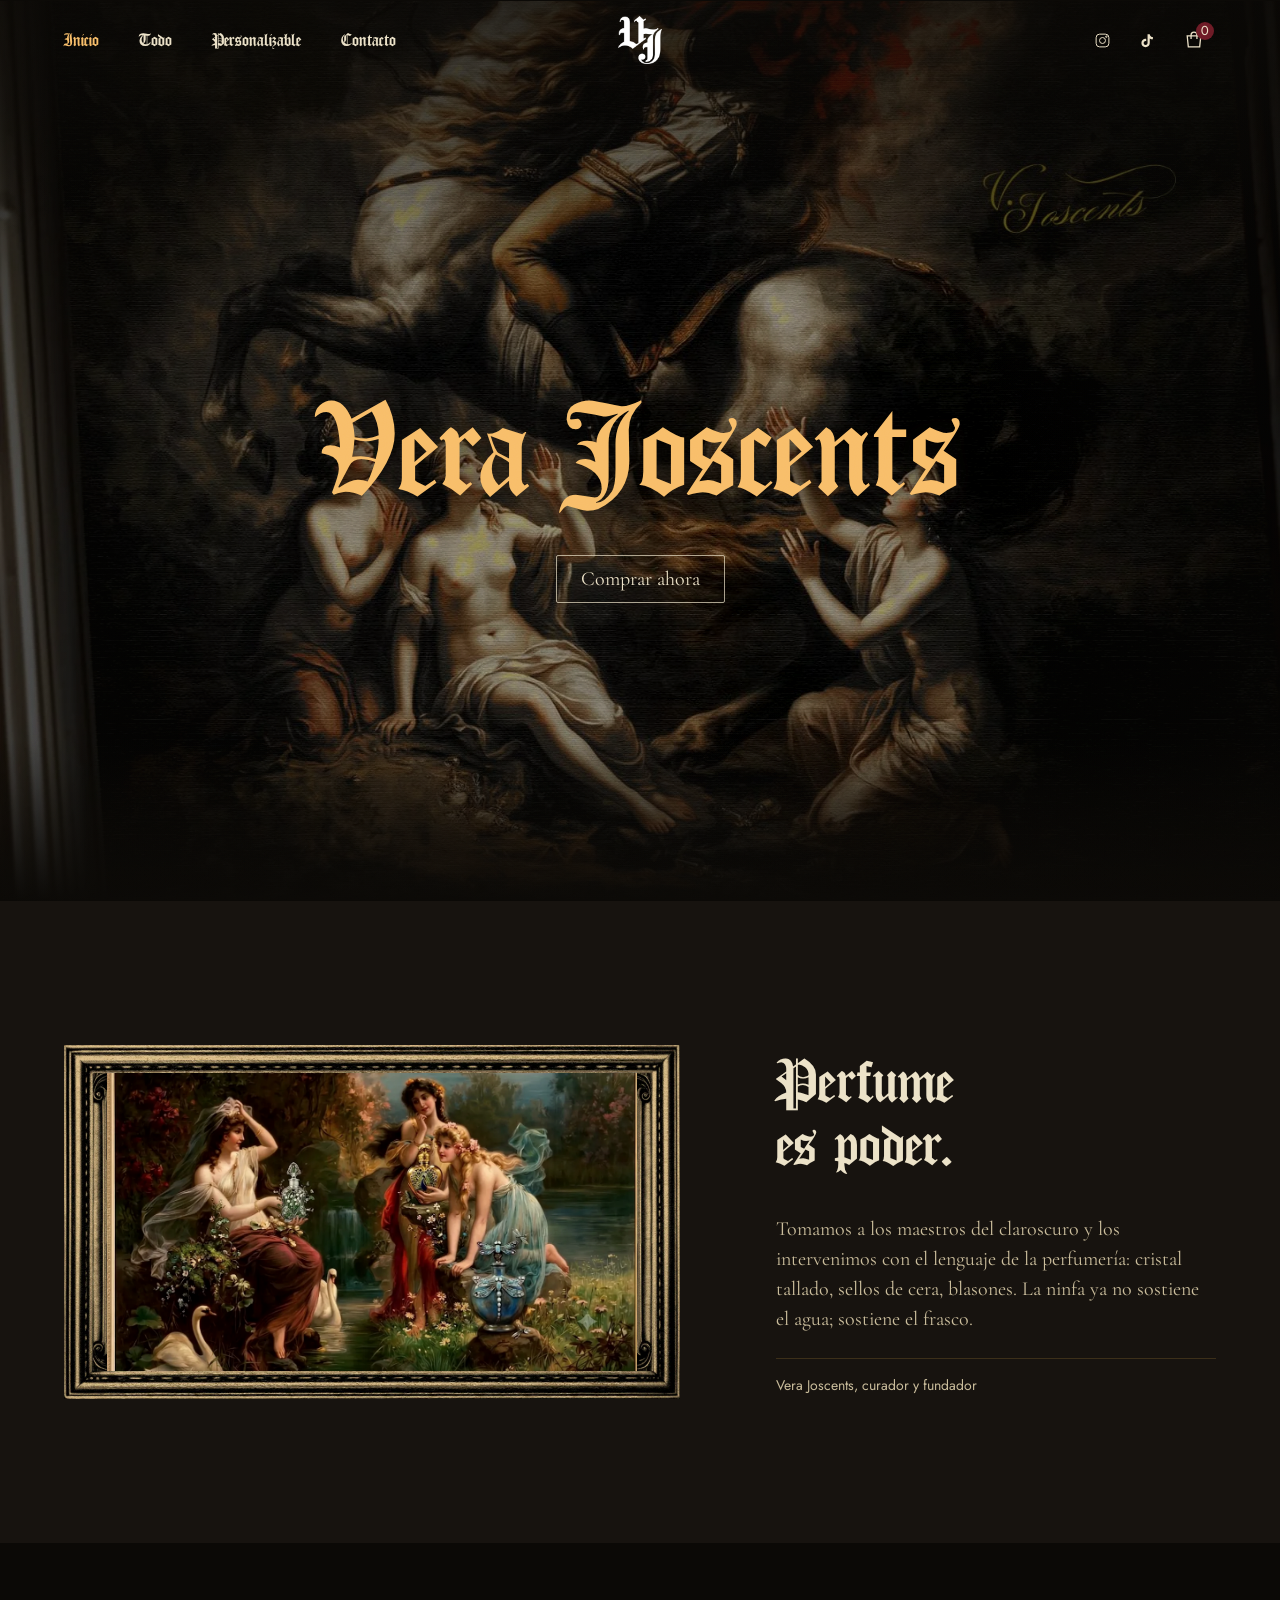
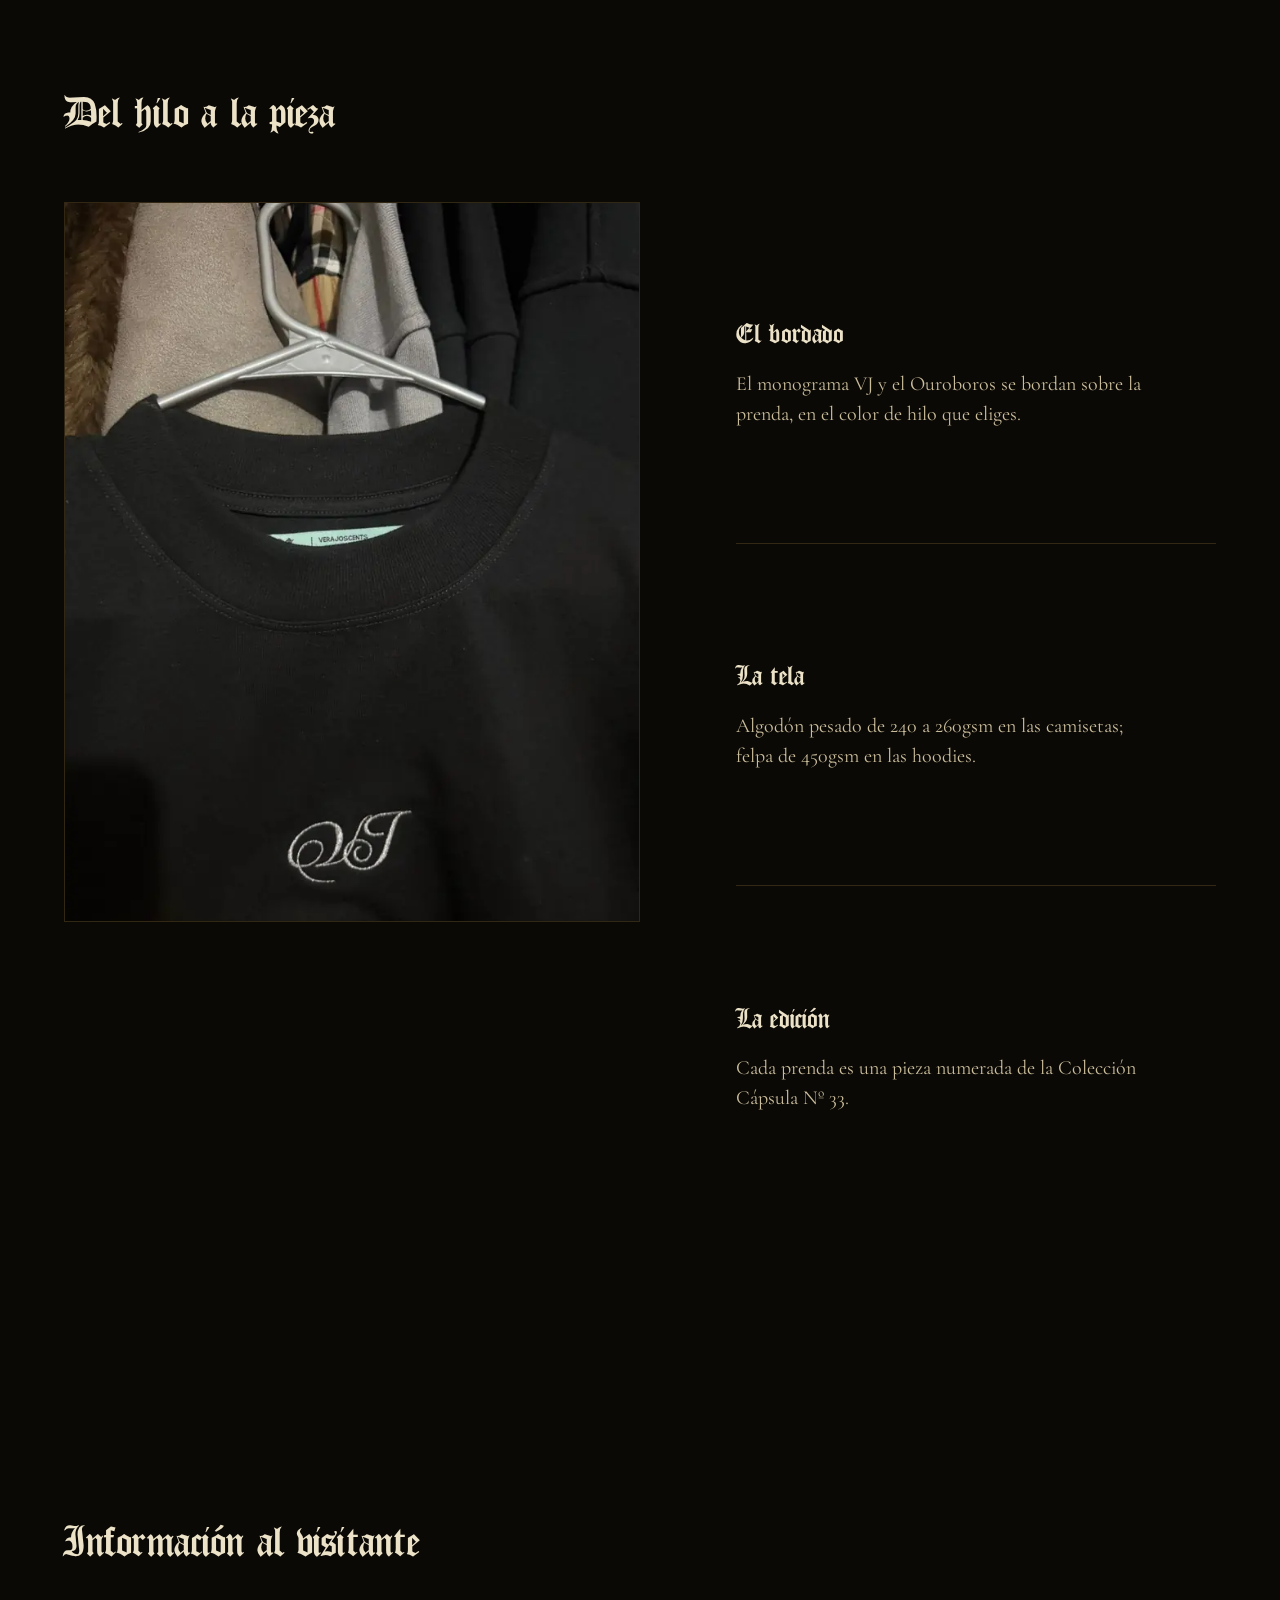
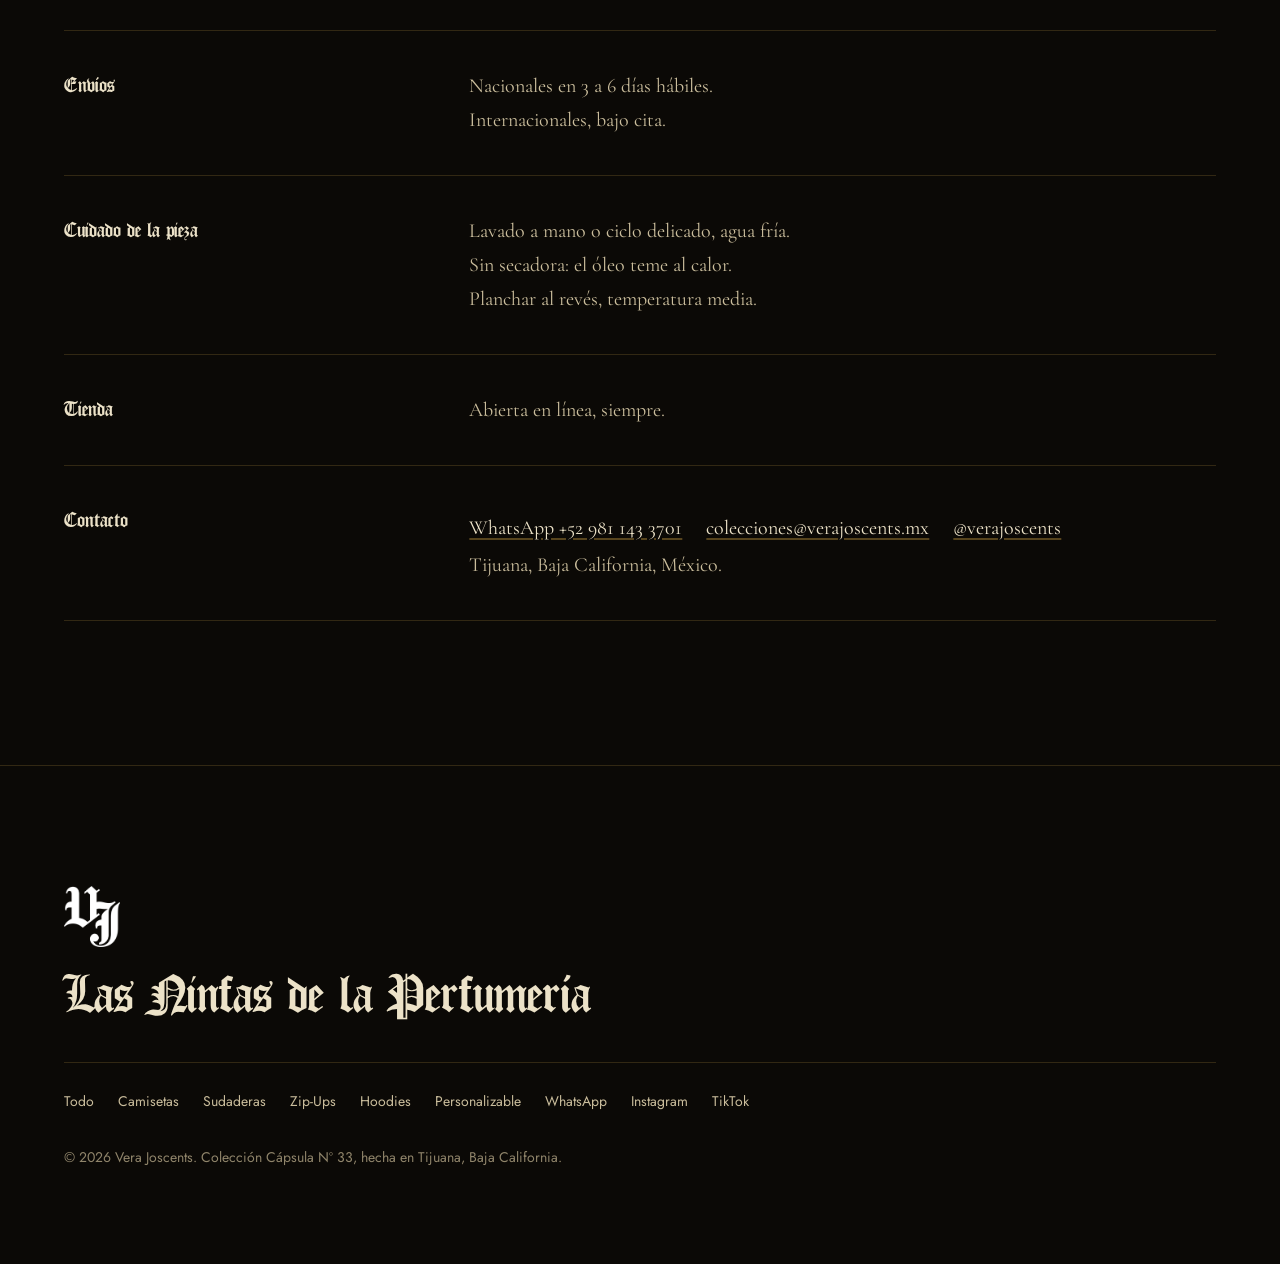
==== commit 79ae63b1: "Hero de la maqueta, sección Todo con filtros y fichas rápidas Hero: la pintura del jinete con el cál" ====
--- a/index.html
+++ b/index.html
@@ -37,7 +37,7 @@
 
 <!-- Tipografía de marca: se precarga para que el título no parpadee -->
 <link rel="preload" href="fonts/cankama.woff" as="font" type="font/woff" crossorigin>
-<link rel="preload" href="images/fondo-movil-poster.webp" as="image" fetchpriority="high">
+<link rel="preload" href="images/cuadro-napoleon.webp" as="image" fetchpriority="high">
 <link rel="preconnect" href="https://fonts.googleapis.com">
 <link rel="preconnect" href="https://fonts.gstatic.com" crossorigin>
 <link href="https://fonts.googleapis.com/css2?family=Cormorant+Garamond:ital,wght@0,400;0,500;1,400&family=Jost:wght@400;500&display=swap" rel="stylesheet">
@@ -54,13 +54,11 @@
     <a href="#" data-tab="inicio" class="nav-mark" aria-label="Vera Joscents, inicio">
       <img src="images/logob.webp" alt="" class="nav-mark-img" width="1103" height="1200" fetchpriority="high" decoding="async">
     </a>
-    <nav class="nav-links">
+    <nav class="nav-links" aria-label="Principal">
       <a href="#" data-tab="inicio" class="is-active">Inicio</a>
-      <a href="#" data-tab="camisetas">Camisetas</a>
-      <a href="#" data-tab="sudaderas">Sudaderas</a>
-      <a href="#" data-tab="zip">Zip-Ups</a>
-      <a href="#" data-tab="hoodies">Hoodies</a>
+      <a href="#" data-tab="todo">Todo</a>
       <a href="#" data-tab="personalizable">Personalizable</a>
+      <a href="#visitas">Contacto</a>
     </nav>
     <div class="nav-right">
       <div class="nav-social">
@@ -93,6 +91,10 @@
       <a href="#" data-tab="inicio">
         <span class="nm-name">Inicio</span>
         <span class="nm-desc">La colección 33</span>
+      </a>
+      <a href="#" data-tab="todo">
+        <span class="nm-name">Todo</span>
+        <span class="nm-desc">Todas las piezas, con filtro</span>
       </a>
       <a href="#" data-tab="camisetas">
         <span class="nm-name">Camisetas</span>
@@ -126,95 +128,27 @@
 <!-- ================= ROTONDA / HERO ================= -->
 <div class="tab-panel is-active" id="tab-inicio" data-tab-panel="inicio">
 <section class="rotonda" id="rotonda" aria-labelledby="rotonda-t">
-  <div class="rotonda-canvas" aria-hidden="true">
-    <video muted loop playsinline preload="none"
-           poster="images/fondo-movil-poster.webp"
-           data-src="images/fondo-movil.mp4"></video>
+  <div class="rotonda-canvas">
+    <img src="images/cuadro-napoleon.webp" alt="Pintura de Vera Joscents: un jinete alza el cáliz VJ entre humo dorado mientras tres ninfas lo miran desde abajo" width="1611" height="2000" fetchpriority="high" decoding="async">
   </div>
   <div class="container rotonda-plate">
-    <div>
-      <h1 class="rotonda-title" id="rotonda-t">Vera Joscents</h1>
-      <p class="rotonda-lead">Las Ninfas de la Perfumería: prendas bordadas y numeradas, hechas en Tijuana.</p>
-      <div class="rotonda-actions">
-        <a href="#oferta" class="btn">Ver la pieza</a>
-      </div>
-    </div>
-    <p class="plate-caption">Colección Cápsula Nº 33<br>Tijuana, desde 2025</p>
-  </div>
-</section>
-
-<section class="section" id="oferta" aria-labelledby="oferta-t">
-  <div class="container offer">
-    <figure class="offer-figure">
-      <div class="frame-ornate frame-toggle">
-        <img src="images/bfronty.webp" alt="Las Ninfas en Disputa, camiseta negra, frente con el sello Ouroboros" class="frame-img is-active" width="1200" height="1049" loading="lazy" decoding="async">
-        <img src="images/bbacky.webp" alt="Las Ninfas en Disputa, camiseta negra, espalda con la pintura de las ninfas" class="frame-img" width="1200" height="1059" loading="lazy" decoding="async">
-        <button class="frame-flip" type="button" aria-label="Ver el reverso de la pieza">
-            <svg viewBox="0 0 24 24" width="14" height="14" fill="none" stroke="currentColor" stroke-width="1.6" stroke-linecap="round" aria-hidden="true"><path d="M3.5 12a8.5 8.5 0 1 1 2.6 6.1"/><path d="M3.2 19.2v-5h5"/></svg>
-            <span>Girar</span>
-          </button>
-      </div>
-      <figcaption>Frente y espalda, Edición 33</figcaption>
+    <h1 class="rotonda-title" id="rotonda-t">Vera Joscents</h1>
+    <div class="rotonda-actions">
+      <a href="#" data-tab="todo" class="btn btn--ghost">Comprar ahora</a>
+    </div>
+  </div>
+</section>
+
+
+<section class="section section--paper2" id="concepto" aria-labelledby="concepto-t">
+  <div class="container statement-wrap">
+    <figure class="statement-figure">
+      <div class="frame-ornate">
+        <img src="images/fondo-poster.webp" alt="Las ninfas junto al estanque con los frascos de perfume, la pintura que da nombre a la colección" class="frame-img" width="1200" height="675" loading="lazy" decoding="async">
+      </div>
     </figure>
     <div>
-      <h2 class="offer-name" id="oferta-t">Las Ninfas en Disputa</h2>
-      <p class="offer-note">Ninfas se disputan el perfume eterno, símbolo del deseo y la fragilidad del tiempo.</p>
-      <dl class="offer-facts">
-        <dt>Pieza</dt><dd>Camiseta</dd>
-        <dt>Tela</dt><dd>Algodón pesado, 240gsm</dd>
-        <dt>Tallas</dt><dd>S, M, L, XL</dd>
-      </dl>
-      <p class="offer-price">$890 MXN</p>
-      <button class="placard-cta" type="button" data-title="Las Ninfas en Disputa" data-meta="Camiseta, algodón pesado 240gsm" data-price="890" data-image="images/bfronty.webp">Comprar</button>
-    </div>
-  </div>
-</section>
-
-<section class="section section--paper2" id="salas" aria-labelledby="salas-t">
-  <div class="container">
-    <div class="head-block">
-      <h2 id="salas-t">Las salas</h2>
-      <p class="lead">Cinco salas, una colección. Cada pieza, numerada.</p>
-    </div>
-    <div class="rail" role="list">
-      <a href="#" data-tab="camisetas" class="rail-item">
-        <span class="rail-shot"><img src="images/ornamentthisrt1.webp" alt="" width="1200" height="1029" loading="lazy" decoding="async"></span>
-        <span class="rail-name">Camisetas</span>
-        <span class="rail-desc">Retratos íntimos sobre algodón peinado.</span>
-        <span class="rail-from">desde $890 MXN</span>
-      </a>
-      <a href="#" data-tab="sudaderas" class="rail-item">
-        <span class="rail-shot"><img src="images/sueterfront.webp" alt="" width="1088" height="1200" loading="lazy" decoding="async"></span>
-        <span class="rail-name">Sudaderas</span>
-        <span class="rail-desc">Frescos murales para la vida diaria.</span>
-        <span class="rail-from">desde $1,450 MXN</span>
-      </a>
-      <a href="#" data-tab="zip" class="rail-item">
-        <span class="rail-shot"><img src="images/ouroboros1.webp" alt="" width="965" height="1200" loading="lazy" decoding="async"></span>
-        <span class="rail-name">Zip-Ups</span>
-        <span class="rail-desc">Retablos que se abren al centro.</span>
-        <span class="rail-from">desde $1,690 MXN</span>
-      </a>
-      <a href="#" data-tab="hoodies" class="rail-item">
-        <span class="rail-shot"><img src="images/hoodienegra.webp" alt="" width="993" height="1200" loading="lazy" decoding="async"></span>
-        <span class="rail-name">Hoodies</span>
-        <span class="rail-desc">Óleo oscuro, capucha como marco.</span>
-        <span class="rail-from">desde $1,590 MXN</span>
-      </a>
-      <a href="#" data-tab="personalizable" class="rail-item">
-        <span class="rail-shot"><img src="images/config-blanco.webp" alt="" width="900" height="1178" loading="lazy" decoding="async"></span>
-        <span class="rail-name">Personalizable</span>
-        <span class="rail-desc">El bordado se hace a su medida.</span>
-        <span class="rail-from">desde $1,450 MXN</span>
-      </a>
-    </div>
-  </div>
-</section>
-
-<section class="section" id="concepto" aria-labelledby="concepto-t">
-  <div class="container statement-wrap">
-    <h2 class="statement" id="concepto-t">Perfume es poder.</h2>
-    <div>
+      <h2 class="statement" id="concepto-t">Perfume es poder.</h2>
       <p class="statement-body">Tomamos a los maestros del claroscuro y los intervenimos con el lenguaje de la perfumería: cristal tallado, sellos de cera, blasones. La ninfa ya no sostiene el agua; sostiene el frasco.</p>
       <p class="statement-sign">Vera Joscents, curador y fundador</p>
     </div>
@@ -251,12 +185,98 @@
   </div>
 </section>
 
-<div class="buy-bar" aria-label="Compra rápida">
-  <div class="container buy-bar-inner">
-    <p class="buy-bar-what"><span class="buy-bar-name">Las Ninfas en Disputa</span><span class="buy-bar-price">$890 MXN</span></p>
-    <button class="placard-cta" type="button" data-title="Las Ninfas en Disputa" data-meta="Camiseta, algodón pesado 240gsm" data-price="890" data-image="images/bfronty.webp">Comprar</button>
-  </div>
 </div>
+
+<div class="tab-panel" id="tab-todo" data-tab-panel="todo">
+<section class="sala" id="sala-todo" aria-labelledby="todo-t">
+  <div class="sala-header">
+    <h2 class="sala-header-title" id="todo-t">Todo</h2>
+  </div>
+  <div class="todo-bar">
+    <div class="filtros" role="toolbar" aria-label="Filtrar por tipo de prenda">
+      <button type="button" class="filtro" data-filtro="todo" aria-pressed="true">Todo</button>
+      <button type="button" class="filtro" data-filtro="camisetas" aria-pressed="false">Camisetas</button>
+      <button type="button" class="filtro" data-filtro="sudaderas" aria-pressed="false">Sudaderas</button>
+      <button type="button" class="filtro" data-filtro="zip" aria-pressed="false">Zip-Ups</button>
+      <button type="button" class="filtro" data-filtro="hoodies" aria-pressed="false">Hoodies</button>
+    </div>
+    <p class="todo-count" aria-live="polite">12 piezas</p>
+  </div>
+  <ul class="todo-grid" role="list">
+      <li class="todo-item" data-cat="camisetas">
+        <button type="button" class="todo-link" data-sala="camisetas" data-quick="pieza-las-ninfas-en-disputa">
+          <span class="todo-shot"><img data-src="images/bfronty.webp" alt="" width="1200" height="1049" loading="lazy" decoding="async"></span>
+          <span class="todo-name">Las Ninfas en Disputa</span>
+        </button>
+      </li>
+      <li class="todo-item" data-cat="camisetas">
+        <button type="button" class="todo-link" data-sala="camisetas" data-quick="pieza-blason-de-tijuana">
+          <span class="todo-shot"><img data-src="images/ornamentthisrt1.webp" alt="" width="1200" height="1029" loading="lazy" decoding="async"></span>
+          <span class="todo-name">Blasón de Tijuana</span>
+        </button>
+      </li>
+      <li class="todo-item" data-cat="camisetas">
+        <button type="button" class="todo-link" data-sala="camisetas" data-quick="pieza-el-sello-intimo">
+          <span class="todo-shot todo-shot--foto"><img data-src="images/crest-clean/sello-rojo-tee.webp" alt="" width="960" height="1200" loading="lazy" decoding="async"></span>
+          <span class="todo-name">El Sello Íntimo</span>
+        </button>
+      </li>
+      <li class="todo-item" data-cat="camisetas">
+        <button type="button" class="todo-link" data-sala="camisetas" data-quick="pieza-escudo-heraldico-de-dragones">
+          <span class="todo-shot todo-shot--foto"><img data-src="images/dragones/negra.webp" alt="" width="960" height="1200" loading="lazy" decoding="async"></span>
+          <span class="todo-name">Escudo Heráldico de Dragones</span>
+        </button>
+      </li>
+      <li class="todo-item" data-cat="camisetas">
+        <button type="button" class="todo-link" data-sala="camisetas" data-quick="pieza-vj-elemental-cromatico">
+          <span class="todo-shot todo-shot--foto"><img data-src="images/elemental-tee/negra-colores.webp" alt="" width="900" height="1200" loading="lazy" decoding="async"></span>
+          <span class="todo-name">VJ Elemental Cromático</span>
+        </button>
+      </li>
+      <li class="todo-item" data-cat="sudaderas">
+        <button type="button" class="todo-link" data-sala="sudaderas" data-quick="pieza-le-parfum-est-le-pouvoir">
+          <span class="todo-shot"><img data-src="images/sueterfront.webp" alt="" width="1088" height="1200" loading="lazy" decoding="async"></span>
+          <span class="todo-name">Le Parfum est le Pouvoir</span>
+        </button>
+      </li>
+      <li class="todo-item" data-cat="zip">
+        <button type="button" class="todo-link" data-sala="zip" data-quick="pieza-el-guardian-del-ciclo">
+          <span class="todo-shot"><img data-src="images/ouroboros1.webp" alt="" width="965" height="1200" loading="lazy" decoding="async"></span>
+          <span class="todo-name">El Guardián del Ciclo</span>
+        </button>
+      </li>
+      <li class="todo-item" data-cat="zip">
+        <button type="button" class="todo-link" data-sala="zip" data-quick="pieza-ofrenda-a-dos-manos">
+          <span class="todo-shot"><img data-src="images/zipupdosninfas.webp" alt="" width="965" height="1200" loading="lazy" decoding="async"></span>
+          <span class="todo-name">Ofrenda a Dos Manos</span>
+        </button>
+      </li>
+      <li class="todo-item" data-cat="zip">
+        <button type="button" class="todo-link" data-sala="zip" data-quick="pieza-astros-y-esencias">
+          <span class="todo-shot"><img data-src="images/zipupninfas.webp" alt="" width="965" height="1200" loading="lazy" decoding="async"></span>
+          <span class="todo-name">Astros y Esencias</span>
+        </button>
+      </li>
+      <li class="todo-item" data-cat="zip">
+        <button type="button" class="todo-link" data-sala="zip" data-quick="pieza-el-concilio-de-las-fragancias">
+          <span class="todo-shot"><img data-src="images/zipupdual.webp" alt="" width="965" height="1200" loading="lazy" decoding="async"></span>
+          <span class="todo-name">El Concilio de las Fragancias</span>
+        </button>
+      </li>
+      <li class="todo-item" data-cat="hoodies">
+        <button type="button" class="todo-link" data-sala="hoodies" data-quick="pieza-la-mira">
+          <span class="todo-shot"><img data-src="images/hoodienegra.webp" alt="" width="993" height="1200" loading="lazy" decoding="async"></span>
+          <span class="todo-name">La Mira</span>
+        </button>
+      </li>
+      <li class="todo-item" data-cat="hoodies">
+        <button type="button" class="todo-link" data-sala="hoodies" data-quick="pieza-el-sello">
+          <span class="todo-shot todo-shot--foto"><img data-src="images/crest-clean/sello-dorado-hoodie.webp" alt="" width="973" height="1200" loading="lazy" decoding="async"></span>
+          <span class="todo-name">El Sello</span>
+        </button>
+      </li>
+  </ul>
+</section>
 </div>
 
 <div class="tab-panel" id="tab-camisetas" data-tab-panel="camisetas">
@@ -269,7 +289,7 @@
   <div class="obras-grid">
 
     <!-- Obra 1: Tee negra front/back -->
-    <article class="obra" data-price="890">
+    <article id="pieza-las-ninfas-en-disputa" class="obra" data-price="890">
       <div class="obra-wall">
         <div class="frame-ornate frame-toggle">
           <img data-src="images/bfronty.webp" alt="Camiseta Vera Joscents, vista frontal, sello ouroboros" class="frame-img is-active" data-view="front" width="1200" height="1049" loading="lazy" decoding="async">
@@ -282,13 +302,7 @@
       </div>
       <div class="placard">
         <p class="placard-title">“Las Ninfas en Disputa”</p>
-        <p class="placard-meta">Camiseta, Algodón pesado 240gsm</p>
-        <p class="placard-desc">
-          Ninfas se disputan el perfume eterno, símbolo del deseo y la fragilidad del tiempo.
-          El aroma se derrama como promesa efímera mientras la belleza se congela en el instante.
-        </p>
-        <div class="placard-row">
-          <span class="placard-ed">Edición 33</span>
+        <div class="placard-row">
           <span class="placard-price">$890 MXN</span>
         </div>
         <button class="placard-cta" data-title="Las Ninfas en Disputa" data-meta="Camiseta &middot; Algod&oacute;n pesado 240gsm" data-price="890" data-image="images/bfronty.webp">Comprar</button>
@@ -296,7 +310,7 @@
     </article>
 
     <!-- Obra 2: Tee blanca -->
-    <article class="obra" data-price="890">
+    <article id="pieza-blason-de-tijuana" class="obra" data-price="890">
       <div class="obra-wall obra-wall--light">
         <div class="frame-ornate">
           <img data-src="images/ornamentthisrt1.webp" alt="Camiseta blanca Vera Joscents, escudo ornamental Tijuana" class="frame-img" width="1200" height="1029" loading="lazy" decoding="async">
@@ -304,30 +318,19 @@
       </div>
       <div class="placard">
         <p class="placard-title">“Blasón de Tijuana”</p>
-        <p class="placard-meta">Camiseta, Algodón peinado, blanco marfil</p>
-        <p class="placard-desc">
-          El escudo de la casa, grabado a la manera de un exlibris del siglo XVII.
-          Declaración de origen: perfume es poder desde 2025.
-        </p>
-        <div class="placard-row">
-          <span class="placard-ed">Edición 33</span>
+        <div class="placard-row">
           <span class="placard-price">$890 MXN</span>
         </div>
         <button class="placard-cta" data-title="Blas&oacute;n de Tijuana" data-meta="Camiseta &middot; Algod&oacute;n peinado, blanco marfil" data-price="890" data-image="images/ornamentthisrt1.webp">Comprar</button>
       </div>
     </article>
 
-    <article class="obra" data-price="1850">
+    <article id="pieza-el-sello-intimo" class="obra" data-price="1850">
       <div class="obra-wall-clean">
         <img id="selloRojoMainImg" data-src="images/crest-clean/sello-rojo-tee.webp" alt="El Sello Íntimo, camiseta negra, bordado al pecho" class="gallery-main-img" width="960" height="1200" loading="lazy" decoding="async">
       </div>
       <div class="placard">
         <p class="placard-title">“El Sello Íntimo”</p>
-        <p class="placard-meta">Camiseta, Algodón pesado 260gsm</p>
-        <p class="placard-desc">
-          El Ouroboros bordado al pecho, la misma guardia, en formato íntimo. El bordado puede
-          colocarse del lado del pecho o centrado en medio, según la variante elegida.
-        </p>
 
         <div class="config-field">
           <span class="config-field-label">Variantes: <em id="selloRojoVariantName">Rojo</em></span>
@@ -359,7 +362,6 @@
         </div>
 
         <div class="placard-row">
-          <span class="placard-ed">Edición 33</span>
           <span class="placard-price">$1,850 MXN</span>
         </div>
         <button class="placard-cta" id="selloRojoAddBtn" data-title="El Sello Íntimo" data-meta="Camiseta · Algodón pesado 260gsm" data-price="1850" data-image="images/crest-clean/sello-rojo-tee.webp">Comprar</button>
@@ -367,17 +369,12 @@
     </article>
 
   
-    <article class="obra" data-price="1850">
+    <article id="pieza-escudo-heraldico-de-dragones" class="obra" data-price="1850">
       <div class="obra-wall-clean">
         <img data-src="images/dragones/negra.webp" alt="Escudo Heráldico de Dragones VJ, camiseta negra" class="gallery-main-img" width="960" height="1200" loading="lazy" decoding="async">
       </div>
       <div class="placard">
         <p class="placard-title">“Escudo Heráldico de Dragones”</p>
-        <p class="placard-meta">Camiseta, Algodón pesado 260gsm</p>
-        <p class="placard-desc">
-          Dos dragones custodian el monograma VJ entre flores de lis y el número 33, una composición
-          inspirada en la heráldica clásica, reinterpretada bajo el lenguaje de Vera Joscents.
-        </p>
 
         <div class="obra-gallery">
           <button class="config-gallery-toggle" type="button" aria-expanded="false">
@@ -417,26 +414,19 @@
         </div>
 
         <div class="placard-row">
-          <span class="placard-ed">Edición 33</span>
           <span class="placard-price">$1,850 MXN</span>
         </div>
         <button class="placard-cta" data-title="Escudo Heráldico de Dragones" data-meta="Camiseta · Algodón pesado 260gsm" data-price="1850" data-image="images/dragones/negra.webp">Comprar</button>
       </div>
     </article>
-    <article class="obra" data-price="890">
+    <article id="pieza-vj-elemental-cromatico" class="obra" data-price="890">
       <div class="obra-wall-clean">
         <img data-src="images/elemental-tee/negra-colores.webp" alt="VJ Elemental, camiseta negra bordado a colores" class="gallery-main-img" width="900" height="1200" loading="lazy" decoding="async">
       </div>
       <div class="placard">
         <p class="placard-title">“VJ Elemental Cromático”</p>
-        <p class="placard-meta">Camiseta, Algodón pesado 260gsm</p>
-        <p class="placard-desc">
-          El monograma VJ en su versión más lúdica, hilos de color sobre algodón negro,
-          acompañado de pequeñas cruces bordadas y el número 33.
-        </p>
-
-        <div class="placard-row">
-          <span class="placard-ed">Edición 33</span>
+
+        <div class="placard-row">
           <span class="placard-price">$890 MXN</span>
         </div>
         <button class="placard-cta" data-title="VJ Elemental Cromático" data-meta="Camiseta · Algodón pesado 260gsm" data-price="890" data-image="images/elemental-tee/negra-colores.webp">Comprar</button>
@@ -455,7 +445,7 @@
   </div>
 
   <div class="obras-grid obras-grid--single">
-    <article class="obra obra--wide" data-price="1450">
+    <article id="pieza-le-parfum-est-le-pouvoir" class="obra obra--wide" data-price="1450">
       <div class="obra-wall">
         <div class="frame-ornate">
           <img data-src="images/sueterfront.webp" alt="Sudadera Vera Joscents, catedral gótica y ninfas entre nubes" class="frame-img" width="1088" height="1200" loading="lazy" decoding="async">
@@ -463,13 +453,7 @@
       </div>
       <div class="placard placard--wide">
         <p class="placard-title">“Le Parfum est le Pouvoir”</p>
-        <p class="placard-meta">Sudadera cuello redondo, Felpa francesa 400gsm</p>
-        <p class="placard-desc">
-          Bajo una catedral en llamas, tres ninfas descienden entre nubes portando el frasco sagrado.
-          Inscripción bilingüe recorriendo las mangas como una letanía: el perfume es el poder.
-        </p>
-        <div class="placard-row">
-          <span class="placard-ed">Edición 33</span>
+        <div class="placard-row">
           <span class="placard-price">$1,450 MXN</span>
         </div>
         <button class="placard-cta" data-title="Le Parfum est le Pouvoir" data-meta="Sudadera cuello redondo" data-price="1450" data-image="images/sueterfront.webp">Comprar</button>
@@ -488,7 +472,7 @@
 
   <div class="obras-grid">
 
-    <article class="obra" data-price="1690">
+    <article id="pieza-el-guardian-del-ciclo" class="obra" data-price="1690">
       <div class="obra-wall">
         <div class="frame-ornate">
           <img data-src="images/ouroboros1.webp" alt="Zip-up negro, guerrero con serpiente ouroboros y lanza" class="frame-img" width="965" height="1200" loading="lazy" decoding="async">
@@ -496,20 +480,14 @@
       </div>
       <div class="placard">
         <p class="placard-title">“El Guardián del Ciclo”</p>
-        <p class="placard-meta">Zip-Up, Felpa pesada, forro cepillado</p>
-        <p class="placard-desc">
-          Un guerrero sostiene la lanza bajo el ouroboros en llamas, el aroma que se consume y renace
-          eternamente sobre sí mismo.
-        </p>
-        <div class="placard-row">
-          <span class="placard-ed">Edición 33</span>
+        <div class="placard-row">
           <span class="placard-price">$1,690 MXN</span>
         </div>
         <button class="placard-cta" data-title="El Guardi&aacute;n del Ciclo" data-meta="Zip-Up &middot; Felpa pesada" data-price="1690" data-image="images/ouroboros1.webp">Comprar</button>
       </div>
     </article>
 
-    <article class="obra" data-price="1690">
+    <article id="pieza-ofrenda-a-dos-manos" class="obra" data-price="1690">
       <div class="obra-wall">
         <div class="frame-ornate">
           <img data-src="images/zipupdosninfas.webp" alt="Zip-up negro, dos ninfas sosteniendo un frasco dorado" class="frame-img" width="965" height="1200" loading="lazy" decoding="async">
@@ -517,20 +495,14 @@
       </div>
       <div class="placard">
         <p class="placard-title">“Ofrenda a Dos Manos”</p>
-        <p class="placard-meta">Zip-Up, Felpa pesada, forro cepillado</p>
-        <p class="placard-desc">
-          Simetría devocional: dos ninfas elevan un mismo frasco tallado como quien sostiene una reliquia.
-          El cierre divide la escena en espejo.
-        </p>
-        <div class="placard-row">
-          <span class="placard-ed">Edición 33</span>
+        <div class="placard-row">
           <span class="placard-price">$1,690 MXN</span>
         </div>
         <button class="placard-cta" data-title="Ofrenda a Dos Manos" data-meta="Zip-Up &middot; Felpa pesada" data-price="1690" data-image="images/zipupdosninfas.webp">Comprar</button>
       </div>
     </article>
 
-    <article class="obra" data-price="1690">
+    <article id="pieza-astros-y-esencias" class="obra" data-price="1690">
       <div class="obra-wall">
         <div class="frame-ornate">
           <img data-src="images/zipupninfas.webp" alt="Zip-up negro, ninfa con sol y luna, dos frascos VJ" class="frame-img" width="965" height="1200" loading="lazy" decoding="async">
@@ -538,20 +510,14 @@
       </div>
       <div class="placard">
         <p class="placard-title">“Astros y Esencias”</p>
-        <p class="placard-meta">Zip-Up, Felpa pesada, forro cepillado</p>
-        <p class="placard-desc">
-          Entre el sol y la luna, la ninfa vela dos frascos gemelos. Día y noche como notas
-          de salida y de fondo.
-        </p>
-        <div class="placard-row">
-          <span class="placard-ed">Edición 33</span>
+        <div class="placard-row">
           <span class="placard-price">$1,690 MXN</span>
         </div>
         <button class="placard-cta" data-title="Astros y Esencias" data-meta="Zip-Up &middot; Felpa pesada" data-price="1690" data-image="images/zipupninfas.webp">Comprar</button>
       </div>
     </article>
 
-    <article class="obra" data-price="1750">
+    <article id="pieza-el-concilio-de-las-fragancias" class="obra" data-price="1750">
       <div class="obra-wall">
         <div class="frame-ornate">
           <img data-src="images/zipupdual.webp" alt="Zip-up negro, cuatro figuras barrocas con incensarios" class="frame-img" width="965" height="1200" loading="lazy" decoding="async">
@@ -559,13 +525,7 @@
       </div>
       <div class="placard">
         <p class="placard-title">“El Concilio de las Fragancias”</p>
-        <p class="placard-meta">Zip-Up, Felpa pesada, forro cepillado</p>
-        <p class="placard-desc">
-          Cuatro figuras oficiando un rito de humo e incienso, restauradas al óleo original con
-          desgaste intencional, una pieza que ya parece de museo.
-        </p>
-        <div class="placard-row">
-          <span class="placard-ed">Edición 33</span>
+        <div class="placard-row">
           <span class="placard-price">$1,750 MXN</span>
         </div>
         <button class="placard-cta" data-title="El Concilio de las Fragancias" data-meta="Zip-Up &middot; Felpa pesada" data-price="1750" data-image="images/zipupdual.webp">Comprar</button>
@@ -584,7 +544,7 @@
   </div>
 
   <div class="obras-grid obras-grid--single">
-    <article class="obra obra--wide" data-price="1590">
+    <article id="pieza-la-mira" class="obra obra--wide" data-price="1590">
       <div class="obra-wall">
         <div class="frame-ornate">
           <img data-src="images/hoodienegra.webp" alt="Hoodie Vera Joscents, joven con mira de precisión, perfume es poder" class="frame-img" width="993" height="1200" loading="lazy" decoding="async">
@@ -592,13 +552,7 @@
       </div>
       <div class="placard placard--wide">
         <p class="placard-title">“La Mira”</p>
-        <p class="placard-meta">Hoodie, Felpa pesada 420gsm, gorro forrado</p>
-        <p class="placard-desc">
-          Un joven observa el frasco a través de una mira de precisión, el perfume ya no se elige,
-          se apunta. Etiqueta interior: “Del frasco a la tela, la fragancia toma forma.”
-        </p>
-        <div class="placard-row">
-          <span class="placard-ed">Edición 33</span>
+        <div class="placard-row">
           <span class="placard-price">$1,590 MXN</span>
         </div>
         <button class="placard-cta" data-title="La Mira" data-meta="Hoodie &middot; Felpa pesada 420gsm" data-price="1590" data-image="images/hoodienegra.webp">Comprar</button>
@@ -608,17 +562,12 @@
 
   <div class="obras-grid obras-grid--single obras-grid--spaced">
 
-    <article class="obra obra--wide" data-price="2700">
+    <article id="pieza-el-sello" class="obra obra--wide" data-price="2700">
       <div class="obra-wall-clean">
         <img id="selloHoodieMainImg" data-src="images/crest-clean/sello-dorado-hoodie.webp" alt="El Sello, hoodie negra, Ouroboros bordado en la espalda" class="gallery-main-img" width="973" height="1200" loading="lazy" decoding="async">
       </div>
       <div class="placard placard--wide">
         <p class="placard-title">“El Sello”</p>
-        <p class="placard-meta">Hoodie, Felpa pesada 450gsm</p>
-        <p class="placard-desc">
-          El Ouroboros bordado en la espalda, en la capucha oscura, el ciclo que se devora y renace,
-          según el color elegido.
-        </p>
 
         <div class="config-field">
           <span class="config-field-label">Variantes: <em id="selloHoodieVariantName">Dorado</em></span>
@@ -650,7 +599,6 @@
         </div>
 
         <div class="placard-row">
-          <span class="placard-ed">Edición 33</span>
           <span class="placard-price" id="selloHoodiePrice">$2,700 MXN</span>
         </div>
         <button class="placard-cta" id="selloHoodieAddBtn" data-title="El Sello (Dorado)" data-meta="Hoodie · Felpa pesada 450gsm" data-price="2700" data-image="images/crest-clean/sello-dorado-hoodie.webp">Comprar</button>
@@ -724,11 +672,6 @@
 
     <div class="config-panel">
       <p class="placard-title">“VJ Elemental”</p>
-      <p class="placard-meta">Camiseta Oversized, Algodón pesado 240gsm</p>
-      <p class="placard-desc">
-        El monograma VJ bordado sobre algodón negro, la pieza fundadora de la colección.
-        Elija el color del hilo y, si lo desea, sume el Uróboros bordado en la espalda.
-      </p>
 
       <div class="config-field">
         <span class="config-field-label">Talla</span>
@@ -788,7 +731,6 @@
 
       <div class="config-buy-bar" id="configBuyBar">
         <div class="placard-row">
-          <span class="placard-ed">Edición 33</span>
           <span class="placard-price" id="configPrice">$1,450 MXN</span>
         </div>
         <button class="placard-cta" id="configAddBtn" disabled>Elige una talla</button>
@@ -845,11 +787,6 @@
 
     <div class="config-panel">
       <p class="placard-title">“VJ Elemental Premium”</p>
-      <p class="placard-meta">Hoodie Heavy Weight, French Terry 450gsm 100% algodón</p>
-      <p class="placard-desc">
-        Monograma “V·J” cursivo bordado al frente, pequeño y tono sobre tono, con etiqueta textil VJ en el bolsillo.
-        Elija la base, el color del hilo y, si lo desea, sume el Ouroboros bordado en la espalda con la misma lógica de color.
-      </p>
 
       <div class="config-field">
         <span class="config-field-label">Talla</span>
@@ -890,7 +827,6 @@
 
       <div class="config-buy-bar" id="premiumBuyBar">
         <div class="placard-row">
-          <span class="placard-ed">Edición 33</span>
           <span class="placard-price" id="premiumPrice">$2,450 MXN</span>
         </div>
         <button class="placard-cta" id="premiumAddBtn" disabled>Elige una talla</button>
@@ -935,7 +871,6 @@
 
     <div class="config-panel">
       <p class="placard-title">“VJ Escudo Heráldico”</p>
-      <p class="placard-meta">Bordado heráldico, confección personalizable</p>
 
       <div class="config-field">
         <span class="config-field-label">Variantes: <em id="escudoVariantName">Negra</em></span>
@@ -990,6 +925,7 @@
       </div>
     </div>
     <nav class="footer-colophon" aria-label="Pie de página">
+      <a href="#" data-tab="todo">Todo</a>
       <a href="#" data-tab="camisetas">Camisetas</a>
       <a href="#" data-tab="sudaderas">Sudaderas</a>
       <a href="#" data-tab="zip">Zip-Ups</a>
@@ -1008,7 +944,11 @@
 
 <div class="size-modal" id="sizeModal" role="dialog" aria-modal="true" aria-labelledby="sizeModalTitle" aria-hidden="true">
   <button class="size-modal-close" id="sizeModalClose" aria-label="Cerrar"><svg viewBox="0 0 24 24" width="15" height="15" fill="none" stroke="currentColor" stroke-width="1.5" stroke-linecap="round" aria-hidden="true"><path d="M6 6l12 12M18 6L6 18"/></svg></button>
+  <figure class="size-modal-figure" id="sizeModalFig" hidden>
+    <img id="sizeModalImg" src="images/bfronty.webp" alt="" width="1200" height="1049" loading="lazy" decoding="async">
+  </figure>
   <h3 class="size-modal-title" id="sizeModalTitle">Pieza</h3>
+  <p class="size-modal-price" id="sizeModalPrice"></p>
   <p class="size-legend">Talla</p>
   <div class="size-options" id="sizeOptions">
     <button class="size-btn" type="button" data-size="S">S</button>
@@ -1021,6 +961,7 @@
     <button class="size-buy" id="sizeBuyNow" type="button" disabled>Comprar por WhatsApp</button>
     <button class="size-confirm" id="sizeConfirm" type="button" disabled>Añadir al pedido</button>
   </div>
+  <a href="#" class="size-modal-more" id="sizeModalMore" data-tab="camisetas" data-pieza="" hidden>Ver la pieza completa</a>
 </div>
 
 <!-- ================= REGISTRO DE ADQUISICIONES (CARRITO) ================= -->
--- a/style.css
+++ b/style.css
@@ -1,10 +1,15 @@
 /* Hallmark · shape: Photographic · genre: editorial · theme: brand · redesign: full · job: buy
- * paper: oklch(14.1% 0.008 82) · accent: oklch(65.2% 0.107 82) · display: Cankama · body: Cormorant Garamond · hero: Poster · nav: masthead · footer: colophon · signature: el marco dorado real sosteniendo la pieza, una sola vez, en la oferta
+ * paper: oklch(14.1% 0.008 82) · accent: oklch(65.2% 0.107 82) · display: Cankama · body: Cormorant Garamond · hero: Poster · nav: edge-aligned · footer: colophon · signature: el marco dorado real sosteniendo la pintura de las ninfas, una sola vez, junto al manifiesto
  * axes: void/Cankama/oro · posture: accent as signal only · draw: e01d10 (Feature Stack y Corridor cambiados: móvil primero) · contrast: pass · fold: pass · v2.0.0 */
 /* Hallmark · pre-emit critique: P4 H5 E4 S5 R4 V4 · weakest: E, el cableado heredado son 89 ids y 80 selectores; se conservaron todos y la composición se rehizo alrededor */
-/* Hallmark · waive 47b · un solo marco, con una fotografía real de prenda dentro · el marco es la foto de un marco barroco real, la firma de Vera Joscents */
+/* Hallmark · waive 6b · el nombre y una sola acción centrados sobre el cuadro · la composición viene de la maqueta del dueño de Vera Joscents, el cuadro es material centrado */
+/* Hallmark · waive 47b · un solo marco, con la pintura real de la colección dentro · el marco es la foto de un marco barroco real, la firma de Vera Joscents */
 /* Hallmark · dropped los rótulos Museo Permanente, Sala I a V, Pieza Ancla, Cédula curatorial, Recorrido sugerido · 54 y 67 los nombran; el museo sale de las etiquetas y se queda en las palabras, el pie de lámina y el marco */
 /* Hallmark · reworded los guiones largos de la copia a comas y dos puntos · 19 los nombra */
+/* Hallmark · dropped #oferta, la barra de compra fija · el dueño pidió un inicio sólo con el propósito de la marca, sin prendas; la compra vive en las salas */
+/* Hallmark · dropped hoodienegra.webp · sale del inicio porque el inicio ya no lleva prendas; la foto sigue en la sala Hoodies */
+/* Hallmark · dropped #salas, salas, Las Salas · el dueño pidió un inicio sólo con el propósito y la calidad de la marca; las salas viven en el menú y en Todo */
+/* Hallmark · dropped fondo-movil.mp4, 2025, la frase del hero y su pie de lámina · el dueño pidió el hero de su maqueta: el cuadro, el nombre y una acción */
 /* Hallmark · dropped #concepto · el hero lleva una sola acción por la puerta 58 y la sección del manifiesto conserva su id */
 /* Hallmark · dropped ninfasmojadas.webp · era un lavado detrás del manifiesto (81) y el manifiesto ahora se sostiene sólo en tipografía */
 /* Hallmark · reworded "Perfume es Poder" to "Perfume es poder." · el manifiesto pasa a statement en el registro de la marca */
@@ -14,8 +19,8 @@
 /* Hallmark · reworded "Registro de Adquisiciones" to "Tu pedido" · el carrito habla el idioma de la compra por WhatsApp */
 /* Hallmark · reworded "Título de la pieza" to "Pieza" · marcador del modal que el script reemplaza con la pieza elegida */
 
-/* Hallmark · dismissed 69 · el precio de la oferta se repite en su barra fija por anatomía de compra, y la pestaña Camisetas es otra pantalla */
 /* Hallmark · dismissed render · el render por file:// no puede cargar cankama.woff; las capturas por HTTP en localhost la muestran, revisadas a ojo */
+/* Hallmark · dismissed 49 · los nombres en Todo son los nombres reales de las piezas; se parten en dos líneas como máximo y no se recortan */
 /* Hallmark · answered F7 · fabric, size, cerrar y pedido son el mismo papel, un control secundario de una sola línea */
 @import url("./tokens.css");
 @import url("./base.css");
@@ -81,64 +86,62 @@
 .btn:disabled,.placard-cta:disabled,.size-confirm:disabled,.size-buy:disabled{ opacity:.4; cursor:not-allowed; }
 
 /* ============================================================
-   NAV · masthead
+   NAV · una línea sobre el cuadro: enlaces, el monograma al centro, la bolsa
    ============================================================ */
 .site-nav{
   position:sticky; top:0; z-index:var(--z-sticky-nav);
   background:var(--color-paper);
   border-bottom:var(--rule-hair) solid var(--color-rule);
   padding-top:env(safe-area-inset-top);
+  transition:background-color var(--dur-long) var(--ease-out), border-color var(--dur-long) var(--ease-out);
 }
 .nav-inner{
   max-width:var(--container); margin-inline:auto;
-  padding:var(--space-sm) var(--gutter) 0;
+  padding:var(--space-md) var(--gutter);
   display:grid; grid-template-columns:minmax(0,1fr) auto minmax(0,1fr);
   align-items:center; column-gap:var(--space-md);
 }
-.nav-mark{ grid-column:2; grid-row:1; display:flex; justify-content:center; }
-.nav-mark-img{ height:40px; width:auto; filter:invert(1) brightness(1.28); }
-
-.nav-links{
-  grid-column:1 / -1; grid-row:2;
-  display:flex; justify-content:center; gap:var(--space-xl);
-  margin-top:var(--space-sm);
-  border-top:var(--rule-hair) solid var(--color-rule);
-}
+.nav-links{ grid-column:1; grid-row:1; display:flex; align-items:center; gap:var(--space-xl); }
 .nav-links a{
   display:inline-flex; align-items:center; min-height:44px;
-  font-family:var(--font-outlier); font-size:var(--text-sm);
-  color:var(--color-ink-2);
-  box-shadow:inset 0 -1px 0 transparent;
-  transition:color var(--dur-short) var(--ease-out), box-shadow var(--dur-short) var(--ease-out);
-}
-.nav-links a:hover{ color:var(--color-ink); }
-.nav-links a.is-active{ color:var(--color-accent-light); box-shadow:inset 0 -1px 0 var(--color-accent); }
-
-.nav-right{ grid-column:3; grid-row:1; justify-self:end; display:flex; align-items:center; gap:var(--space-xs); }
+  font-family:var(--font-display); font-size:var(--text-lg); line-height:1;
+  color:var(--color-ink);
+  transition:color var(--dur-short) var(--ease-out);
+}
+.nav-links a:hover{ color:var(--color-flame); }
+.nav-links a.is-active{ color:var(--color-flame); }
+.nav-mark{ grid-column:2; grid-row:1; display:flex; align-items:center; justify-content:center; min-height:44px; min-width:44px; }
+.nav-mark-img{ height:48px; width:auto; filter:invert(1) brightness(1.28); }
+.nav-right{ grid-column:3; grid-row:1; justify-self:end; display:flex; align-items:center; gap:var(--space-2xs); }
 .nav-social{ display:flex; }
 .nav-social a{
   display:flex; align-items:center; justify-content:center; width:44px; height:44px;
-  color:var(--color-ink-2); transition:color var(--dur-short) var(--ease-out);
-}
-.nav-social a:hover{ color:var(--color-accent-light); }
+  color:var(--color-ink); transition:color var(--dur-short) var(--ease-out);
+}
+.nav-social a:hover{ color:var(--color-flame); }
 .nav-cart{
-  display:inline-flex; align-items:center; gap:var(--space-xs);
-  min-height:44px; padding-inline:var(--space-sm);
-  background:transparent; border:var(--rule-hair) solid var(--color-rule-strong);
-  border-radius:var(--radius-card);
-  color:var(--color-ink-2); font-family:var(--font-outlier); font-size:var(--text-sm);
-  cursor:pointer; transition:border-color var(--dur-short) var(--ease-out), color var(--dur-short) var(--ease-out);
-}
-.nav-cart:hover{ border-color:var(--color-accent); color:var(--color-accent-light); }
-.nav-cart:active{ transform:scale(.98); }
-.cart-icon{ flex:none; }
+  position:relative;
+  display:inline-flex; align-items:center; justify-content:center;
+  width:44px; height:44px; padding:0;
+  background:transparent; border:0;
+  color:var(--color-ink); cursor:pointer;
+  transition:color var(--dur-short) var(--ease-out);
+}
+.nav-cart:hover{ color:var(--color-flame); }
+.nav-cart:active{ transform:scale(.96); }
+.cart-icon{ width:22px; height:22px; }
+.cart-label{ display:none; }
 .cart-count{
+  position:absolute; top:4px; right:2px;
   display:inline-flex; align-items:center; justify-content:center;
-  min-width:20px; height:20px; padding-inline:var(--space-2xs);
+  min-width:18px; height:18px; padding-inline:var(--space-2xs);
   border-radius:var(--radius-pill);
   background:var(--color-oxblood); color:var(--color-ink);
-  font-size:var(--text-xs); font-variant-numeric:tabular-nums;
-}
+  font-family:var(--font-outlier); font-size:var(--text-xs); font-variant-numeric:tabular-nums;
+}
+
+/* en el inicio la barra flota transparente sobre el cuadro hasta que se baja */
+body:has(#tab-inicio.is-active) .site-nav:not(.is-scrolled){ background:transparent; border-bottom-color:transparent; }
 
 .nav-burger{ display:none; position:relative; width:44px; height:44px; padding:0; background:transparent; border:0; cursor:pointer; }
 .burger-bar{
@@ -189,69 +192,54 @@
 .tab-panel.is-active{ display:block; }
 
 /* ============================================================
-   HERO · Poster
+   HERO · el cuadro a sangre, el nombre en dorado de vela, una acción
    ============================================================ */
 .rotonda{
   position:relative; isolation:isolate;
-  min-height:calc(100svh - var(--nav-h, 104px));
-  display:flex; flex-direction:column; justify-content:flex-end;
+  min-height:100svh;
+  margin-top:calc(var(--nav-h, 80px) * -1);
+  display:flex; align-items:center; justify-content:center;
+  text-align:center;
   overflow:hidden;
 }
 .rotonda-canvas{ position:absolute; inset:0; z-index:-1; }
-.rotonda-canvas video{
-  width:100%; height:100%; object-fit:cover; object-position:50% 30%;
-  filter:saturate(.7) contrast(1.06) brightness(.6);
+.rotonda-canvas img{
+  width:100%; height:100%; object-fit:cover; object-position:50% 90%;
+  filter:brightness(.62) contrast(1.05) saturate(.9);
 }
 .rotonda-canvas::after{
   content:""; position:absolute; inset:0;
-  background:linear-gradient(to top,
-    var(--color-paper) 0%,
-    color-mix(in oklab, var(--color-paper) 70%, transparent) 30%,
-    color-mix(in oklab, var(--color-paper) 15%, transparent) 70%);
-}
-.rotonda-plate{
-  display:grid; grid-template-columns:minmax(0,1fr) auto; align-items:end; gap:var(--space-3xl);
-  padding-bottom:var(--space-3xl);
-}
+  background:
+    linear-gradient(to bottom, color-mix(in oklab, var(--color-paper) 55%, transparent) 0%, transparent 26%),
+    radial-gradient(ellipse 70% 60% at 50% 55%, transparent 40%, color-mix(in oklab, var(--color-paper) 55%, transparent) 100%),
+    linear-gradient(to top, var(--color-paper) 0%, transparent 18%);
+}
+.rotonda-plate{ padding-top:var(--nav-h, 80px); display:flex; flex-direction:column; align-items:center; }
 .rotonda-title{
   font-family:var(--font-display);
-  font-size:clamp(3.5rem, 8vw + 1rem, 8.5rem);
+  font-size:clamp(3.5rem, 11.5vw, 11.5rem);
   line-height:.92;
+  color:var(--color-flame);
   max-width:none;
-  margin-bottom:var(--space-lg);
-}
-.rotonda-lead{ font-size:var(--text-lead); color:var(--color-ink-2); max-width:40ch; margin-bottom:var(--space-xl); }
-.rotonda-actions{ display:flex; flex-wrap:wrap; gap:var(--space-sm); }
-.plate-caption{
-  font-family:var(--font-outlier); font-size:var(--text-sm); line-height:1.6;
-  color:var(--color-ink-2); text-align:right;
-}
-
-/* ============================================================
-   OFERTA · la firma: el marco real con la pieza dentro
-   ============================================================ */
-.offer{
-  display:grid; grid-template-columns:minmax(0,6fr) minmax(0,5fr);
-  gap:var(--space-3xl); align-items:center;
-}
-.offer-figure{ margin:0; }
-.offer-figure .frame-ornate{ max-width:560px; aspect-ratio:4/5; margin-inline:auto; }
-.offer-figure figcaption{ margin-top:var(--space-md); text-align:center; font-family:var(--font-outlier); font-size:var(--text-sm); color:var(--color-ink-2); }
-.offer-name{ font-family:var(--font-display); font-size:var(--text-section); line-height:1.02; margin-bottom:var(--space-md); }
-.offer-note{ color:var(--color-ink-2); max-width:44ch; margin-bottom:var(--space-xl); }
-.offer-facts{
-  display:grid; grid-template-columns:auto minmax(0,1fr); gap:var(--space-xs) var(--space-lg);
-  margin:0 0 var(--space-xl); padding-block:var(--space-md);
-  border-block:var(--rule-hair) solid var(--color-rule);
-  font-family:var(--font-outlier); font-size:var(--text-sm);
-}
-.offer-facts dt{ color:var(--color-ink-2); }
-.offer-facts dd{ margin:0; }
-.offer-price{ font-family:var(--font-outlier); font-size:var(--text-xl); color:var(--color-accent-light); font-variant-numeric:tabular-nums; margin-bottom:var(--space-lg); }
-
+  margin-bottom:var(--space-xl);
+  text-shadow:0 2px 24px color-mix(in oklab, var(--color-paper) 70%, transparent);
+}
+.rotonda-actions{ display:flex; justify-content:center; }
+.btn--ghost{
+  background:transparent; color:var(--color-ink);
+  border-color:color-mix(in oklab, var(--color-ink) 70%, transparent);
+  font-family:var(--font-body); font-size:var(--text-lg);
+  min-height:48px; padding-inline:var(--space-lg);
+}
+.btn--ghost:hover{ background:transparent; border-color:var(--color-flame); color:var(--color-flame); }
+
+/* ============================================================
+   EL MARCO · la firma: el marco real, una sola vez, con la pintura dentro
+   ============================================================ */
 .frame-ornate{ position:relative; }
-.offer .frame-ornate{
-  --frame-side:clamp(22px, 4vw, 44px);
+.statement-figure{ margin:0; }
+.statement-figure .frame-ornate{
+  --frame-side:clamp(22px, 3.4vw, 44px);
   border-style:solid;
   border-width:calc(var(--frame-side) * .657) var(--frame-side);
   border-image-source:url("images/marco.webp");
@@ -259,6 +247,7 @@
   border-image-repeat:stretch;
   background:var(--color-paper-3);
 }
+.statement-figure .frame-img{ object-fit:cover; aspect-ratio:16/9; filter:saturate(.85) contrast(1.04); }
 .frame-img{ width:100%; height:100%; object-fit:contain; }
 .corner{ display:none; }
 .frame-toggle .frame-img{ display:none; }
@@ -276,38 +265,10 @@
 .frame-flip:active{ transform:scale(.98); }
 
 /* ============================================================
-   RAIL · las salas, con foto y precio de entrada
-   ============================================================ */
-.rail{
-  display:grid; grid-auto-flow:column;
-  grid-auto-columns:minmax(260px, calc((100% - 3 * var(--gap-columns)) / 3.4));
-  gap:var(--gap-columns);
-  overflow-x:auto; overscroll-behavior-x:contain;
-  scroll-snap-type:x mandatory; scroll-padding-inline:var(--gutter);
-  padding-bottom:var(--space-md);
-  scrollbar-width:thin; scrollbar-color:var(--color-rule-strong) transparent;
-  /* el carril corre hasta el borde de la pantalla, más allá del contenedor */
-  margin-inline:calc(var(--gutter) * -1); padding-inline:var(--gutter);
-}
-.rail-item{ scroll-snap-align:start; display:flex; flex-direction:column; gap:var(--space-sm); }
-.rail-shot{
-  aspect-ratio:4/5; overflow:hidden;
-  background:var(--color-paper-2);
-  border:var(--rule-hair) solid var(--color-rule);
-  transition:border-color var(--dur-short) var(--ease-out);
-}
-.rail-shot img{ width:100%; height:100%; object-fit:cover; }
-.rail-name{ font-family:var(--font-display); font-size:var(--text-title); line-height:1.1; transition:color var(--dur-short) var(--ease-out); }
-.rail-desc{ color:var(--color-ink-2); font-size:var(--text-md); line-height:1.4; }
-.rail-from{ font-family:var(--font-outlier); font-size:var(--text-sm); color:var(--color-ink-2); font-variant-numeric:tabular-nums; }
-.rail-item:hover .rail-shot{ border-color:var(--color-accent); }
-.rail-item:hover .rail-name{ color:var(--color-accent-light); }
-
-/* ============================================================
    STATEMENT
    ============================================================ */
-.statement-wrap{ display:grid; grid-template-columns:minmax(0,7fr) minmax(0,5fr); gap:var(--space-3xl); align-items:end; }
-.statement{ font-family:var(--font-display); font-size:clamp(3rem, 6vw + 1rem, 7.5rem); line-height:.94; max-width:10ch; }
+.statement-wrap{ display:grid; grid-template-columns:minmax(0,7fr) minmax(0,5fr); gap:var(--space-3xl); align-items:center; }
+.statement{ font-family:var(--font-display); font-size:clamp(3rem, 4vw + 1rem, 6rem); line-height:.94; max-width:10ch; margin-bottom:var(--space-xl); }
 .statement-body{ color:var(--color-ink-2); max-width:46ch; }
 .statement-sign{
   margin-top:var(--space-lg); padding-top:var(--space-md);
@@ -360,23 +321,6 @@
 .row-links{ display:flex; flex-wrap:wrap; gap:0 var(--space-lg); }
 
 /* ============================================================
-   BARRA DE COMPRA FIJA
-   ============================================================ */
-.buy-bar{
-  position:sticky; bottom:0; z-index:var(--z-sticky);
-  background:var(--color-paper-2);
-  border-top:var(--rule-hair) solid var(--color-rule-strong);
-  padding-bottom:env(safe-area-inset-bottom);
-}
-.buy-bar-inner{ display:flex; align-items:center; justify-content:space-between; gap:var(--space-md); padding-block:var(--space-sm); }
-.buy-bar-what{ display:flex; align-items:baseline; gap:var(--space-md); min-width:0; }
-.buy-bar-name{ font-family:var(--font-display); font-size:var(--text-lg); white-space:nowrap; overflow:hidden; text-overflow:ellipsis; }
-.buy-bar-price{ font-family:var(--font-outlier); font-size:var(--text-sm); color:var(--color-accent-light); font-variant-numeric:tabular-nums; white-space:nowrap; }
-.buy-bar .placard-cta{ flex:none; }
-.js .buy-bar{ transform:translateY(100%); opacity:0; pointer-events:none; transition:transform var(--dur-long) var(--ease-out), opacity var(--dur-short) var(--ease-out); }
-.js .buy-bar.is-shown{ transform:none; opacity:1; pointer-events:auto; }
-
-/* ============================================================
    SALAS (pestañas de producto)
    ============================================================ */
 /* el marcado de las salas no lleva .container: la sala misma lo hace */
@@ -385,11 +329,11 @@
 .sala-header-title{ font-family:var(--font-display); font-size:var(--text-display-s); margin-bottom:var(--space-md); }
 .sala-header-desc{ color:var(--color-ink-2); }
 
-.obras-grid{ display:grid; grid-template-columns:repeat(2, minmax(0,1fr)); gap:var(--space-3xl) var(--gap-columns); }
-.obras-grid--single{ grid-template-columns:minmax(0,1fr); }
+.obras-grid{ display:grid; grid-template-columns:repeat(3, minmax(0,1fr)); gap:var(--space-3xl) var(--gap-columns); }
+.obras-grid--single{ grid-template-columns:repeat(3, minmax(0,1fr)); }
 .obras-grid--spaced{ margin-top:var(--space-3xl); }
 .obra{ display:flex; flex-direction:column; min-width:0; }
-.obra--wide{ grid-column:1 / -1; }
+.obra--wide{ grid-column:auto; }
 
 .obra-wall,
 .obra-wall-clean{
@@ -399,19 +343,22 @@
   border:var(--rule-hair) solid var(--color-rule);
   display:flex; align-items:center; justify-content:center;
 }
-.obra-wall{ padding:var(--space-xl); }
+.obra-wall{ padding:var(--space-lg); }
 .obra-wall .frame-ornate{ width:100%; height:100%; }
 .obra-wall-clean img{ width:100%; height:100%; object-fit:cover; }
 .obra-nymph{ display:none; }
 
 .placard{ padding-top:var(--space-lg); display:flex; flex-direction:column; }
+.placard > *{ order:3; }
+.placard > .placard-title{ order:1; }
+.placard > .placard-row{ order:2; }
+.placard > .placard-cta{ order:4; margin-top:var(--space-xs); }
 .placard-title{ font-family:var(--font-display); font-size:var(--text-title); line-height:1.15; margin-bottom:var(--space-2xs); }
 .placard-meta{ font-family:var(--font-outlier); font-size:var(--text-sm); color:var(--color-ink-2); margin-bottom:var(--space-md); }
 .placard-desc{ color:var(--color-ink-2); margin-bottom:var(--space-lg); max-width:52ch; }
 .placard-row{
-  display:flex; align-items:baseline; justify-content:space-between; gap:var(--space-sm);
-  padding-top:var(--space-sm); margin-bottom:var(--space-md);
-  border-top:var(--rule-hair) solid var(--color-rule);
+  display:flex; align-items:baseline; gap:var(--space-sm);
+  margin-bottom:var(--space-md);
   font-family:var(--font-outlier); font-size:var(--text-sm);
 }
 .placard-ed{ color:var(--color-ink-2); }
@@ -446,6 +393,54 @@
 .config-gallery-row img:hover{ border-color:var(--color-accent); }
 .config-gallery-row img.is-hidden{ display:none; }
 .config-note{ padding-top:var(--space-sm); font-family:var(--font-outlier); font-size:var(--text-sm); color:var(--color-ink-2); }
+
+/* ============================================================
+   TODO · todas las piezas, con filtro por tipo
+   Rejilla densa, la prenda flota sobre el papel; nada compite con ella.
+   ============================================================ */
+.todo-bar{
+  display:flex; align-items:center; justify-content:space-between; flex-wrap:wrap;
+  gap:var(--space-sm) var(--space-lg);
+  margin-bottom:var(--space-2xl);
+  border-bottom:var(--rule-hair) solid var(--color-rule);
+}
+.filtros{ display:flex; flex-wrap:wrap; gap:0 var(--space-xs); }
+.filtro{
+  min-height:44px; padding-inline:var(--space-sm);
+  background:transparent; border:0; border-radius:0;
+  box-shadow:inset 0 -1px 0 transparent;
+  color:var(--color-ink-2);
+  font-family:var(--font-outlier); font-size:var(--text-sm);
+  cursor:pointer;
+  transition:color var(--dur-short) var(--ease-out), box-shadow var(--dur-short) var(--ease-out);
+}
+.filtro:hover{ color:var(--color-ink); }
+.filtro[aria-pressed="true"]{ color:var(--color-accent-light); box-shadow:inset 0 -1px 0 var(--color-accent); }
+.filtro:active{ transform:scale(.98); }
+.todo-count{ font-family:var(--font-outlier); font-size:var(--text-sm); color:var(--color-ink-2); font-variant-numeric:tabular-nums; }
+
+.todo-grid{
+  list-style:none; margin:0; padding:0;
+  display:grid; grid-template-columns:repeat(6, minmax(0,1fr));
+  gap:var(--space-2xl) var(--gap-columns);
+}
+.todo-link{
+  width:100%; padding:0; background:transparent; border:0; color:inherit; font:inherit; cursor:pointer;
+  display:flex; flex-direction:column; align-items:center; gap:var(--space-2xs); text-align:center;
+}
+.todo-link:active .todo-shot{ transform:scale(.99); }
+.todo-shot{
+  width:100%; aspect-ratio:4/5; overflow:hidden;
+  display:flex; align-items:center; justify-content:center;
+  margin-bottom:var(--space-sm);
+  transition:transform var(--dur-long) var(--ease-out);
+}
+.todo-shot img{ width:100%; height:100%; object-fit:contain; }
+/* las fotos montadas en marco: el encuadre se acerca a la prenda y deja fuera el marco */
+.todo-shot--foto img{ object-fit:cover; object-position:50% 46%; transform:scale(1.46); }
+.todo-name{ font-family:var(--font-outlier); font-size:var(--text-sm); color:var(--color-ink); line-height:1.3; transition:color var(--dur-short) var(--ease-out); }
+.todo-link:hover .todo-name{ color:var(--color-accent-light); }
+.todo-link:hover .todo-shot{ transform:translateY(-4px); }
 
 /* ============================================================
    CONFIGURADOR
@@ -585,7 +580,18 @@
 }
 .size-modal.is-open{ opacity:1; pointer-events:auto; transform:translate(-50%, -50%); }
 .size-modal-close{ position:absolute; top:var(--space-sm); right:var(--space-sm); }
-.size-modal-title{ font-family:var(--font-display); font-size:var(--text-xl); line-height:1.15; padding-right:var(--space-2xl); margin-bottom:var(--space-lg); }
+.size-modal{ max-height:calc(100svh - var(--space-xl)); overflow-y:auto; overscroll-behavior:contain; }
+.size-modal-figure{ margin:0 0 var(--space-md); display:flex; justify-content:center; }
+.size-modal-figure img{ width:auto; max-width:100%; height:clamp(180px, 32svh, 300px); object-fit:contain; }
+.size-modal-title{ font-family:var(--font-display); font-size:var(--text-xl); line-height:1.15; padding-right:var(--space-2xl); margin-bottom:var(--space-2xs); }
+.size-modal-price{ font-family:var(--font-outlier); font-size:var(--text-lg); color:var(--color-accent-light); font-variant-numeric:tabular-nums; margin-bottom:var(--space-lg); }
+.size-modal-more{
+  display:flex; align-items:center; justify-content:center; min-height:44px; margin-top:var(--space-xs);
+  font-family:var(--font-outlier); font-size:var(--text-sm); color:var(--color-ink-2);
+  text-decoration:underline; text-decoration-color:var(--color-rule-strong); text-underline-offset:.22em;
+  transition:color var(--dur-short) var(--ease-out);
+}
+.size-modal-more:hover{ color:var(--color-accent-light); }
 .size-legend{ font-family:var(--font-outlier); font-size:var(--text-sm); color:var(--color-ink-2); margin-bottom:var(--space-sm); }
 .size-options{ display:flex; flex-wrap:wrap; gap:var(--space-xs); margin-bottom:var(--space-sm); }
 .size-btn{ min-width:56px; min-height:52px; }
@@ -616,32 +622,28 @@
 .footer-colophon a:hover,.footer-colophon a.is-active{ color:var(--color-accent-light); }
 .footer-fine{ margin-top:var(--space-lg); font-family:var(--font-outlier); font-size:var(--text-sm); color:var(--color-muted); }
 
-@media (min-width:64rem){
-  .rail{ grid-auto-flow:row; grid-template-columns:repeat(5, minmax(0,1fr)); overflow:visible; margin-inline:0; padding-inline:0; padding-bottom:0; }
-}
-
 /* ============================================================
    ≤ 60rem
    ============================================================ */
 @media (max-width:60rem){
-  .nav-inner{ grid-template-columns:auto minmax(0,1fr) auto; padding-bottom:var(--space-sm); }
+  .nav-inner{ grid-template-columns:auto minmax(0,1fr) auto; padding-block:var(--space-sm); }
   .nav-mark{ grid-column:1; justify-content:flex-start; }
-  .nav-mark-img{ height:32px; }
+  .nav-mark-img{ height:36px; }
   .nav-links{ display:none; }
   .nav-burger{ display:block; }
   .nav-social{ display:none; }
   .cart-label{ display:none; }
 
-  .rotonda-plate{ grid-template-columns:minmax(0,1fr); gap:var(--space-lg); padding-bottom:var(--space-2xl); }
-  .plate-caption{ text-align:left; }
-
-  .offer,.statement-wrap,.pinned{ grid-template-columns:minmax(0,1fr); gap:var(--space-2xl); }
+  /* en vertical el cuadro enseña al jinete con el cáliz y a las ninfas */
+  .rotonda-canvas img{ object-position:50% 58%; }
+
+  .statement-wrap,.pinned{ grid-template-columns:minmax(0,1fr); gap:var(--space-2xl); }
   .pinned-visual{ display:none; }
   .pinned-panel{ min-height:0; padding-block:var(--space-xl); }
   .pinned-panel img{ display:block; width:100%; aspect-ratio:4/3; object-fit:cover; margin-bottom:var(--space-lg); border:var(--rule-hair) solid var(--color-rule); }
-  .rail{ grid-auto-columns:minmax(220px, 70%); }
   .row{ grid-template-columns:minmax(0,1fr); gap:var(--space-sm); }
-  .obras-grid{ grid-template-columns:minmax(0,1fr); }
+  .obras-grid,.obras-grid--single{ grid-template-columns:repeat(2, minmax(0,1fr)); gap:var(--space-2xl) var(--gap-columns); }
+  .todo-grid{ grid-template-columns:repeat(3, minmax(0,1fr)); }
 
   /* configurador: la prenda queda anclada bajo la barra mientras se eligen las opciones */
   .config-layout{ display:flex; flex-direction:column; align-items:stretch; gap:0; }
@@ -668,15 +670,11 @@
    ============================================================ */
 @media (max-width:40rem){
   body{ font-size:var(--text-md); }
-  .rotonda{ min-height:calc(100svh - var(--nav-h, 64px)); }
-  .rotonda-title{ font-size:clamp(3.25rem, 17vw, 5rem); }
-  /* sin script la barra fija ocupa el pie de la primera pantalla */
-  html:not(.js) .rotonda-plate{ padding-bottom:calc(var(--space-xl) + var(--space-3xl)); }
-  .rotonda-actions .btn{ width:100%; }
-  .offer-figure .frame-ornate{ max-width:340px; }
-  .buy-bar-what{ flex-direction:column; gap:0; }
-  .buy-bar-name{ font-size:var(--text-md); }
-  .buy-bar .placard-cta{ padding-inline:var(--space-lg); }
+  .rotonda-title{ font-size:clamp(3.5rem, 19vw, 5.5rem); }
+  .obras-grid,.obras-grid--single{ grid-template-columns:minmax(0,1fr); }
+  .todo-grid{ grid-template-columns:repeat(2, minmax(0,1fr)); gap:var(--space-xl) var(--space-md); }
+  .todo-bar{ margin-bottom:var(--space-xl); }
+  .filtro{ padding-inline:var(--space-xs); }
   .obra-wall{ padding:var(--space-md); }
   .config-gallery-row{ grid-template-columns:repeat(3, minmax(0,1fr)); }
   .footer-motto{ font-size:var(--text-2xl); }
@@ -688,6 +686,5 @@
 }
 
 @media (hover:none){
-  .rail-item:hover .rail-shot{ border-color:var(--color-rule); }
-  .rail-item:hover .rail-name{ color:inherit; }
-}
+  .todo-link:hover .todo-shot{ transform:none; }
+}
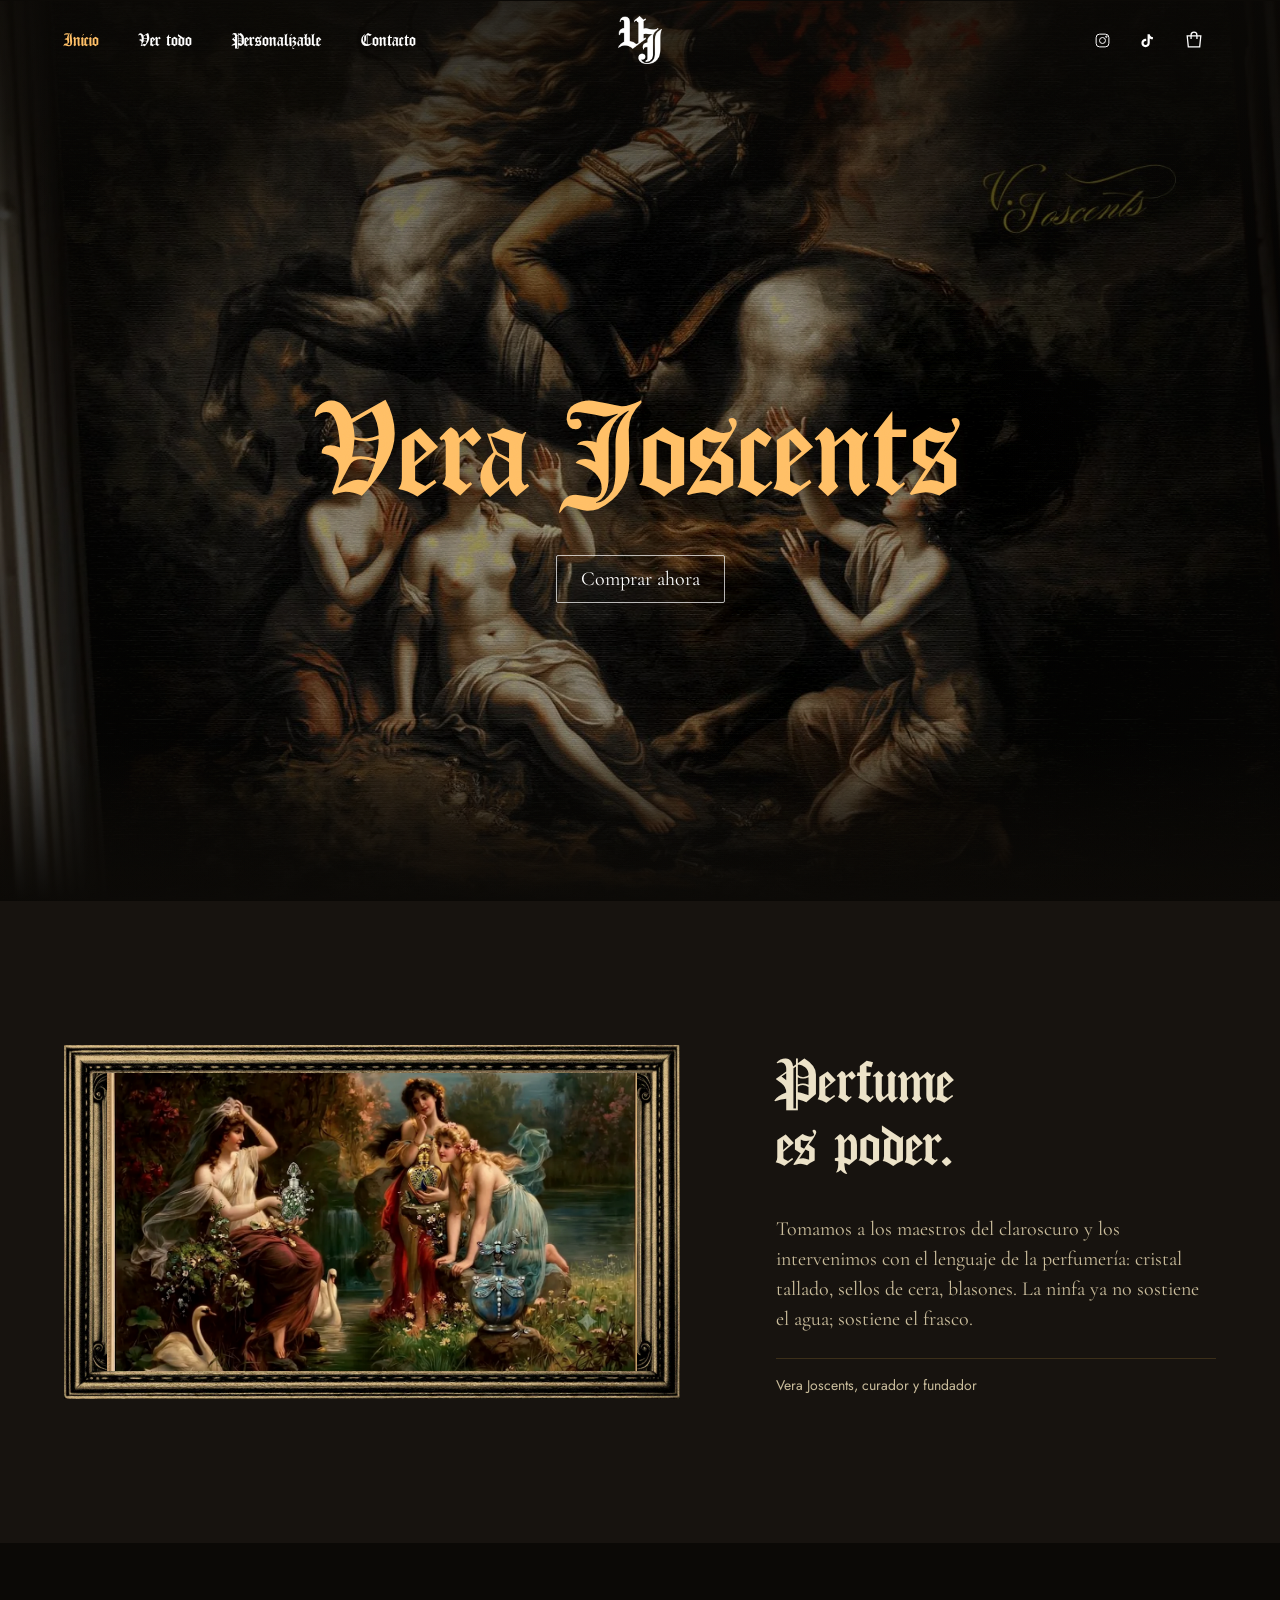
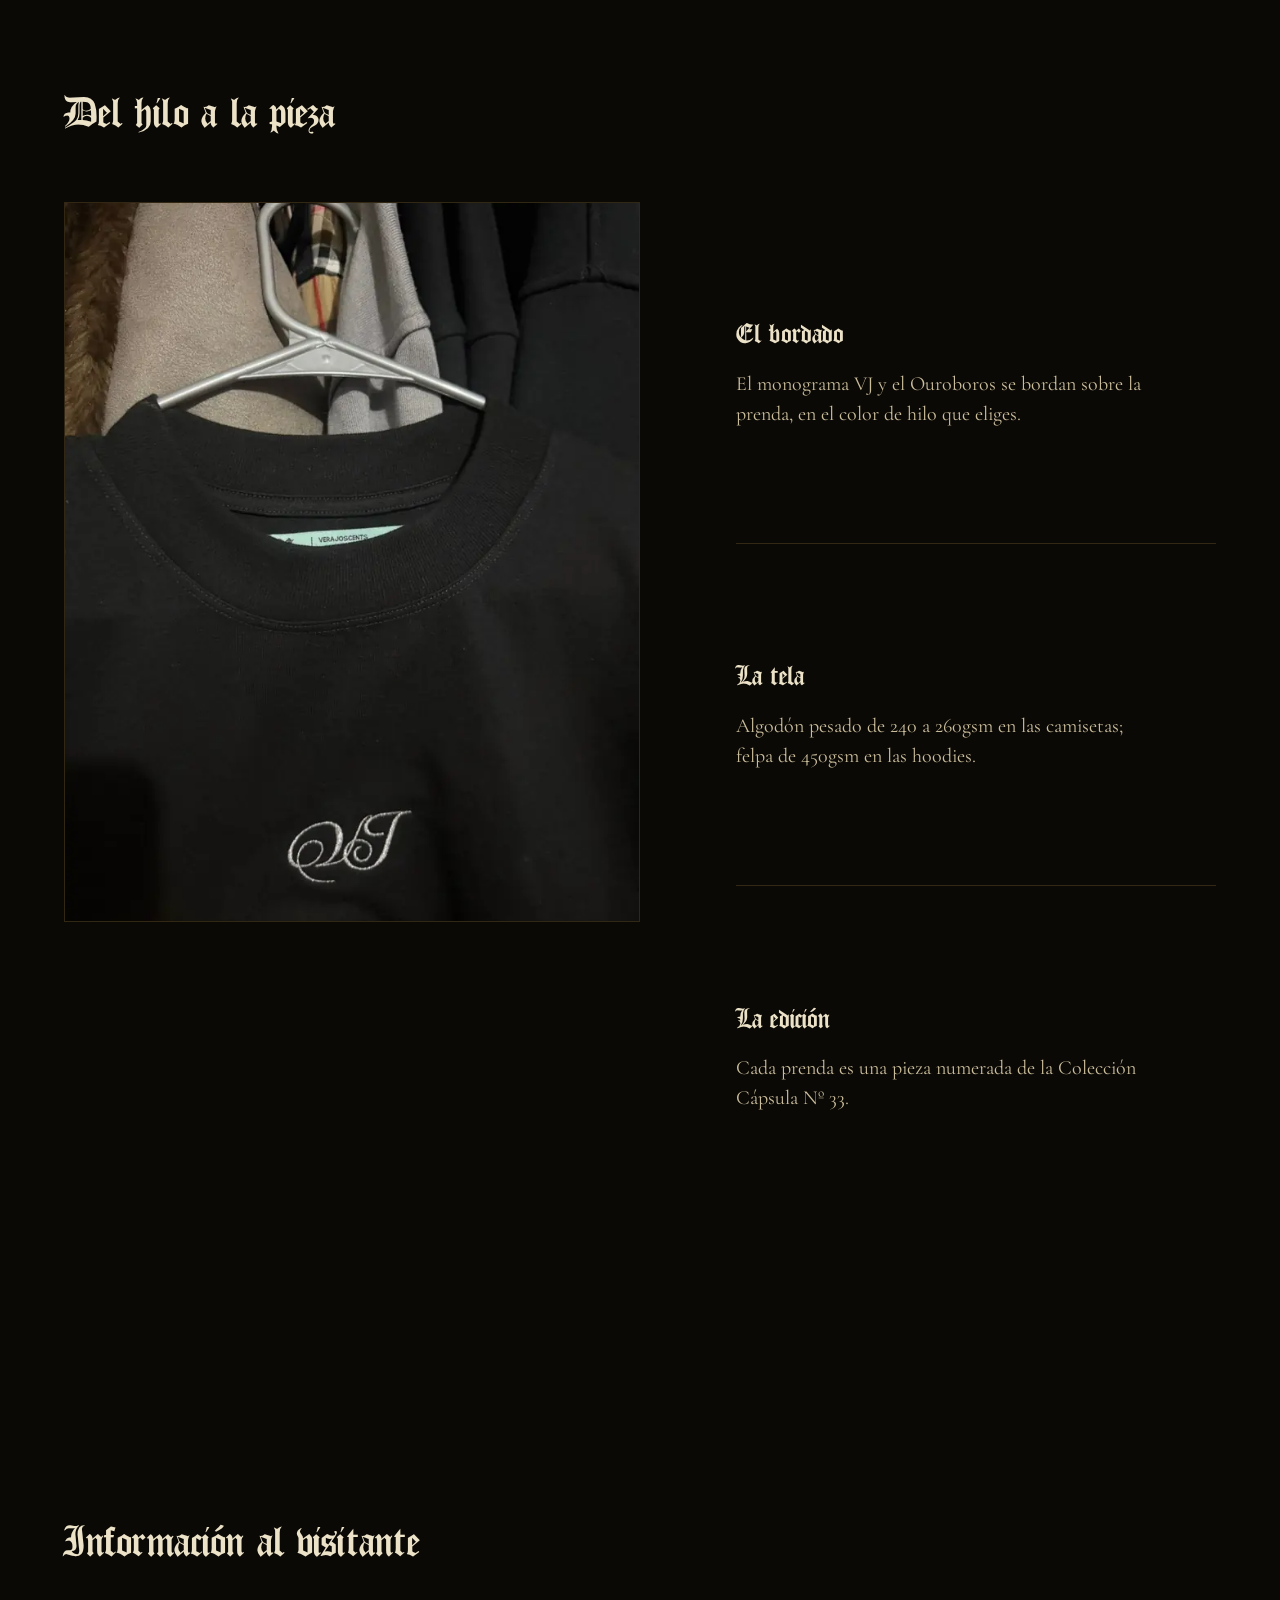
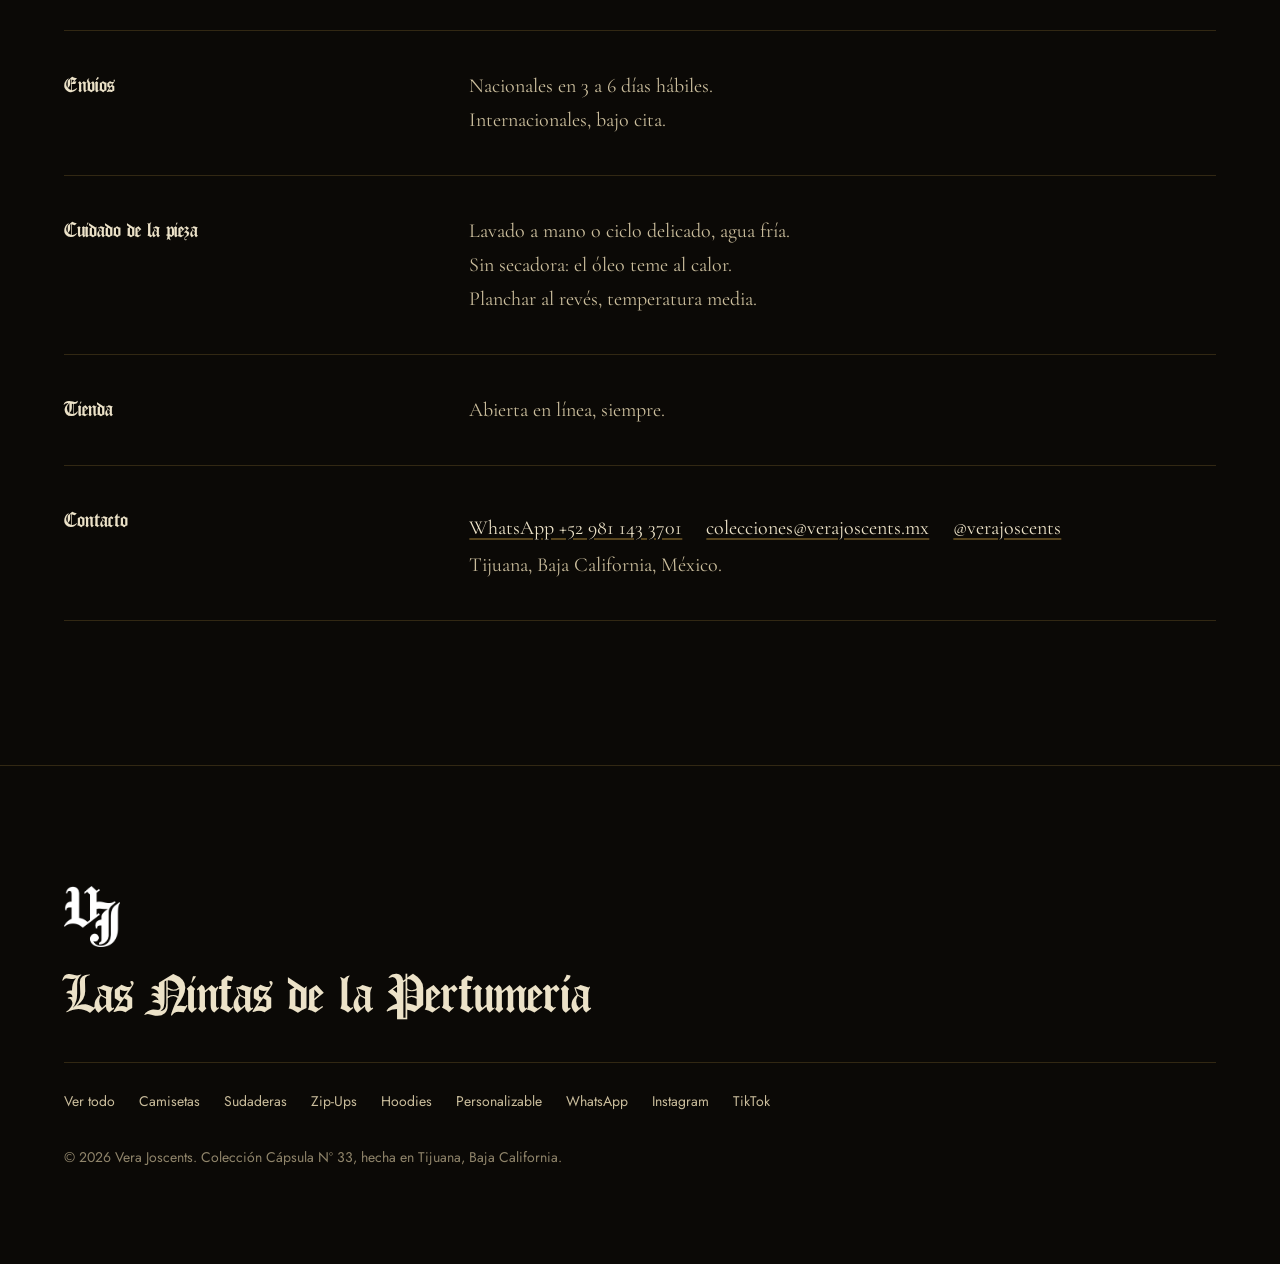
==== commit ca00221e: "Ver todo, títulos por filtro, colores del dueño y carrito sin rojo El filtro de la colección cambia " ====
--- a/index.html
+++ b/index.html
@@ -56,7 +56,7 @@
     </a>
     <nav class="nav-links" aria-label="Principal">
       <a href="#" data-tab="inicio" class="is-active">Inicio</a>
-      <a href="#" data-tab="todo">Todo</a>
+      <a href="#" data-tab="todo">Ver todo</a>
       <a href="#" data-tab="personalizable">Personalizable</a>
       <a href="#visitas">Contacto</a>
     </nav>
@@ -93,7 +93,7 @@
         <span class="nm-desc">La colección 33</span>
       </a>
       <a href="#" data-tab="todo">
-        <span class="nm-name">Todo</span>
+        <span class="nm-name">Ver todo</span>
         <span class="nm-desc">Todas las piezas, con filtro</span>
       </a>
       <a href="#" data-tab="camisetas">
@@ -190,11 +190,11 @@
 <div class="tab-panel" id="tab-todo" data-tab-panel="todo">
 <section class="sala" id="sala-todo" aria-labelledby="todo-t">
   <div class="sala-header">
-    <h2 class="sala-header-title" id="todo-t">Todo</h2>
+    <h2 class="sala-header-title" id="todo-t">Ver todo</h2>
   </div>
   <div class="todo-bar">
     <div class="filtros" role="toolbar" aria-label="Filtrar por tipo de prenda">
-      <button type="button" class="filtro" data-filtro="todo" aria-pressed="true">Todo</button>
+      <button type="button" class="filtro" data-filtro="todo" aria-pressed="true">Ver todo</button>
       <button type="button" class="filtro" data-filtro="camisetas" aria-pressed="false">Camisetas</button>
       <button type="button" class="filtro" data-filtro="sudaderas" aria-pressed="false">Sudaderas</button>
       <button type="button" class="filtro" data-filtro="zip" aria-pressed="false">Zip-Ups</button>
@@ -925,7 +925,7 @@
       </div>
     </div>
     <nav class="footer-colophon" aria-label="Pie de página">
-      <a href="#" data-tab="todo">Todo</a>
+      <a href="#" data-tab="todo">Ver todo</a>
       <a href="#" data-tab="camisetas">Camisetas</a>
       <a href="#" data-tab="sudaderas">Sudaderas</a>
       <a href="#" data-tab="zip">Zip-Ups</a>
--- a/style.css
+++ b/style.css
@@ -1,8 +1,9 @@
 /* Hallmark · shape: Photographic · genre: editorial · theme: brand · redesign: full · job: buy
  * paper: oklch(14.1% 0.008 82) · accent: oklch(65.2% 0.107 82) · display: Cankama · body: Cormorant Garamond · hero: Poster · nav: edge-aligned · footer: colophon · signature: el marco dorado real sosteniendo la pintura de las ninfas, una sola vez, junto al manifiesto
- * axes: void/Cankama/oro · posture: accent as signal only · draw: e01d10 (Feature Stack y Corridor cambiados: móvil primero) · contrast: pass · fold: pass · v2.0.0 */
+ * axes: void/Cankama/oro · posture: accent as signal only · surface: absolute · draw: e01d10 (Feature Stack y Corridor cambiados: móvil primero) · contrast: pass · fold: pass · v2.0.0 */
 /* Hallmark · pre-emit critique: P4 H5 E4 S5 R4 V4 · weakest: E, el cableado heredado son 89 ids y 80 selectores; se conservaron todos y la composición se rehizo alrededor */
 /* Hallmark · waive 6b · el nombre y una sola acción centrados sobre el cuadro · la composición viene de la maqueta del dueño de Vera Joscents, el cuadro es material centrado */
+/* Hallmark · waive 7b · blanco puro #ffffff sólo en la barra, sus íconos y el botón del hero, con contraste aprobado · el dueño de Vera Joscents fijó ese blanco y el amarillo #ffbf66 para su marca */
 /* Hallmark · waive 47b · un solo marco, con la pintura real de la colección dentro · el marco es la foto de un marco barroco real, la firma de Vera Joscents */
 /* Hallmark · dropped los rótulos Museo Permanente, Sala I a V, Pieza Ancla, Cédula curatorial, Recorrido sugerido · 54 y 67 los nombran; el museo sale de las etiquetas y se queda en las palabras, el pie de lámina y el marco */
 /* Hallmark · reworded los guiones largos de la copia a comas y dos puntos · 19 los nombra */
@@ -103,9 +104,9 @@
 }
 .nav-links{ grid-column:1; grid-row:1; display:flex; align-items:center; gap:var(--space-xl); }
 .nav-links a{
-  display:inline-flex; align-items:center; min-height:44px;
+  display:inline-flex; align-items:center; min-height:44px; white-space:nowrap;
   font-family:var(--font-display); font-size:var(--text-lg); line-height:1;
-  color:var(--color-ink);
+  color:var(--color-white);
   transition:color var(--dur-short) var(--ease-out);
 }
 .nav-links a:hover{ color:var(--color-flame); }
@@ -116,7 +117,7 @@
 .nav-social{ display:flex; }
 .nav-social a{
   display:flex; align-items:center; justify-content:center; width:44px; height:44px;
-  color:var(--color-ink); transition:color var(--dur-short) var(--ease-out);
+  color:var(--color-white); transition:color var(--dur-short) var(--ease-out);
 }
 .nav-social a:hover{ color:var(--color-flame); }
 .nav-cart{
@@ -124,7 +125,7 @@
   display:inline-flex; align-items:center; justify-content:center;
   width:44px; height:44px; padding:0;
   background:transparent; border:0;
-  color:var(--color-ink); cursor:pointer;
+  color:var(--color-white); cursor:pointer;
   transition:color var(--dur-short) var(--ease-out);
 }
 .nav-cart:hover{ color:var(--color-flame); }
@@ -135,9 +136,8 @@
   position:absolute; top:4px; right:2px;
   display:inline-flex; align-items:center; justify-content:center;
   min-width:18px; height:18px; padding-inline:var(--space-2xs);
-  border-radius:var(--radius-pill);
-  background:var(--color-oxblood); color:var(--color-ink);
-  font-family:var(--font-outlier); font-size:var(--text-xs); font-variant-numeric:tabular-nums;
+  background:transparent; color:var(--color-flame);
+  font-family:var(--font-outlier); font-size:var(--text-xs); font-weight:500; font-variant-numeric:tabular-nums;
 }
 
 /* en el inicio la barra flota transparente sobre el cuadro hasta que se baja */
@@ -145,7 +145,7 @@
 
 .nav-burger{ display:none; position:relative; width:44px; height:44px; padding:0; background:transparent; border:0; cursor:pointer; }
 .burger-bar{
-  position:absolute; left:11px; width:22px; height:1px; background:var(--color-ink);
+  position:absolute; left:11px; width:22px; height:1px; background:var(--color-white);
   transition:transform var(--dur-long) var(--ease-out), opacity var(--dur-short) var(--ease-out);
 }
 .burger-bar:nth-child(1){ top:16px; }
@@ -226,8 +226,8 @@
 }
 .rotonda-actions{ display:flex; justify-content:center; }
 .btn--ghost{
-  background:transparent; color:var(--color-ink);
-  border-color:color-mix(in oklab, var(--color-ink) 70%, transparent);
+  background:transparent; color:var(--color-white);
+  border-color:color-mix(in oklab, var(--color-white) 70%, transparent);
   font-family:var(--font-body); font-size:var(--text-lg);
   min-height:48px; padding-inline:var(--space-lg);
 }
